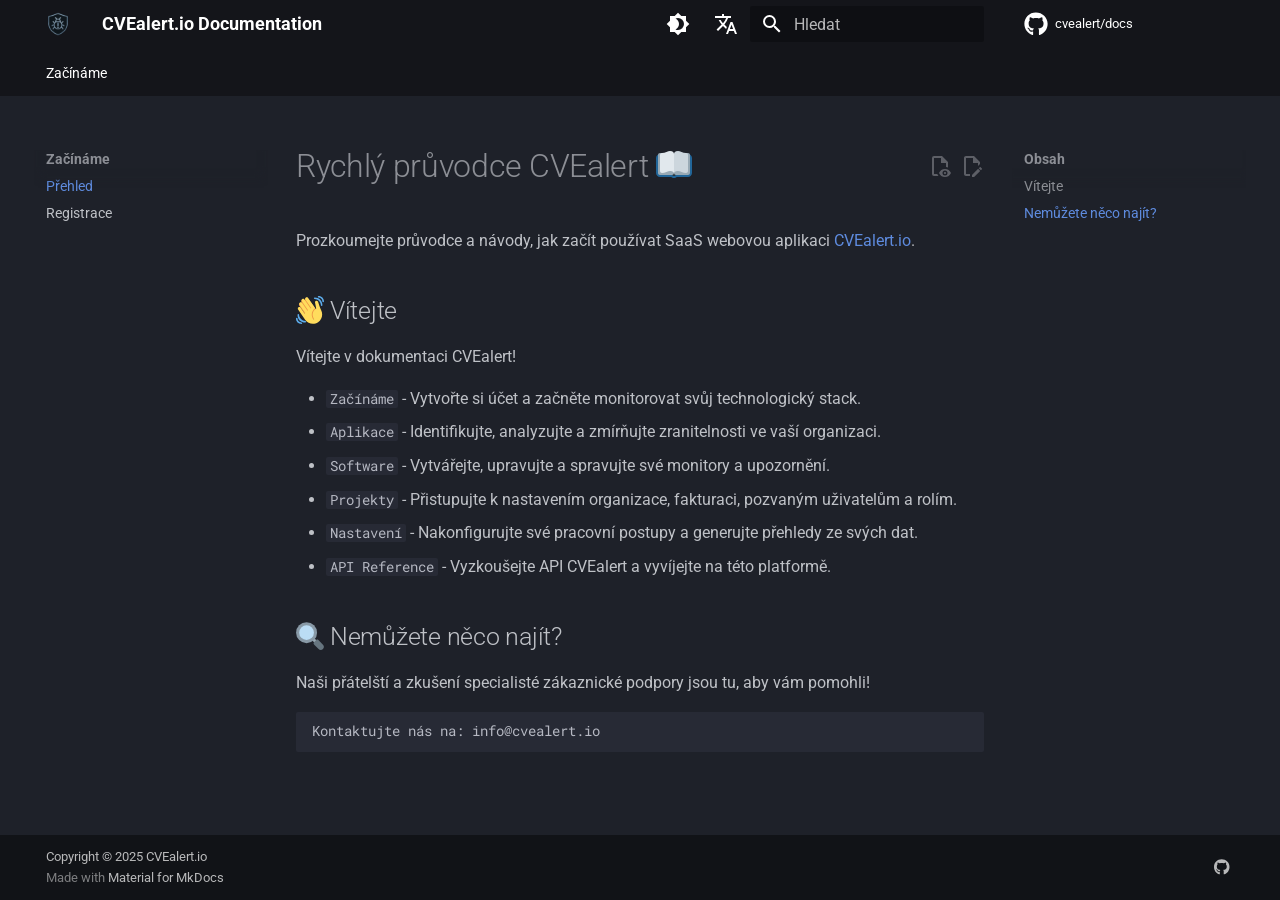
==== cs/index.html @ f5843381 "Deployed 10d1a73 with MkDocs version: 1.6.1" ====
<!doctype html>
<html lang="cs" class="no-js">
  <head>
    
      <meta charset="utf-8">
      <meta name="viewport" content="width=device-width,initial-scale=1">
      
        <meta name="description" content="CVEalert.io helps you stay ahead of security vulnerabilities by monitoring, alerting, and managing CVEs in real time. Built for developers, teams, and security professionals.">
      
      
        <meta name="author" content="Kamil Vavra">
      
      
        <link rel="canonical" href="https://docs.cvealert.io/cs/">
      
      
      
        <link rel="next" href="registration/">
      
      
      <link rel="icon" href="../assets/logo.webp">
      <meta name="generator" content="mkdocs-1.6.1, mkdocs-material-9.6.14">
    
    
      
        <title>Přehled - CVEalert.io Documentation</title>
      
    
    
      <link rel="stylesheet" href="../assets/stylesheets/main.342714a4.min.css">
      
        
        <link rel="stylesheet" href="../assets/stylesheets/palette.06af60db.min.css">
      
      


    
    
      
    
    
      
        
        
        
        <link rel="stylesheet" href="../assets/external/fonts.googleapis.com/css.49ea35f2.css">
        <style>:root{--md-text-font:"Roboto";--md-code-font:"Roboto Mono"}</style>
      
    
    
    <script>__md_scope=new URL("..",location),__md_hash=e=>[...e].reduce(((e,_)=>(e<<5)-e+_.charCodeAt(0)),0),__md_get=(e,_=localStorage,t=__md_scope)=>JSON.parse(_.getItem(t.pathname+"."+e)),__md_set=(e,_,t=localStorage,a=__md_scope)=>{try{t.setItem(a.pathname+"."+e,JSON.stringify(_))}catch(e){}}</script>
    
      

    
    
    
  </head>
  
  
    
    
      
    
    
    
    
    <body dir="ltr" data-md-color-scheme="slate" data-md-color-primary="black" data-md-color-accent="indigo">
  
    
    <input class="md-toggle" data-md-toggle="drawer" type="checkbox" id="__drawer" autocomplete="off">
    <input class="md-toggle" data-md-toggle="search" type="checkbox" id="__search" autocomplete="off">
    <label class="md-overlay" for="__drawer"></label>
    <div data-md-component="skip">
      
        
        <a href="#rychly-pruvodce-cvealert" class="md-skip">
          Přeskočit obsah
        </a>
      
    </div>
    <div data-md-component="announce">
      
    </div>
    
    
      

<header class="md-header" data-md-component="header">
  <nav class="md-header__inner md-grid" aria-label="Záhlaví">
    <a href="./" title="CVEalert.io Documentation" class="md-header__button md-logo" aria-label="CVEalert.io Documentation" data-md-component="logo">
      
  <img src="../assets/logo.webp" alt="logo">

    </a>
    <label class="md-header__button md-icon" for="__drawer">
      
      <svg xmlns="http://www.w3.org/2000/svg" viewBox="0 0 24 24"><path d="M3 6h18v2H3zm0 5h18v2H3zm0 5h18v2H3z"/></svg>
    </label>
    <div class="md-header__title" data-md-component="header-title">
      <div class="md-header__ellipsis">
        <div class="md-header__topic">
          <span class="md-ellipsis">
            CVEalert.io Documentation
          </span>
        </div>
        <div class="md-header__topic" data-md-component="header-topic">
          <span class="md-ellipsis">
            
              Přehled
            
          </span>
        </div>
      </div>
    </div>
    
      
        <form class="md-header__option" data-md-component="palette">
  
    
    
    
    <input class="md-option" data-md-color-media="" data-md-color-scheme="slate" data-md-color-primary="black" data-md-color-accent="indigo"  aria-label="Switch to light mode"  type="radio" name="__palette" id="__palette_0">
    
      <label class="md-header__button md-icon" title="Switch to light mode" for="__palette_1" hidden>
        <svg xmlns="http://www.w3.org/2000/svg" viewBox="0 0 24 24"><path d="M12 18c-.89 0-1.74-.2-2.5-.55C11.56 16.5 13 14.42 13 12s-1.44-4.5-3.5-5.45C10.26 6.2 11.11 6 12 6a6 6 0 0 1 6 6 6 6 0 0 1-6 6m8-9.31V4h-4.69L12 .69 8.69 4H4v4.69L.69 12 4 15.31V20h4.69L12 23.31 15.31 20H20v-4.69L23.31 12z"/></svg>
      </label>
    
  
    
    
    
    <input class="md-option" data-md-color-media="" data-md-color-scheme="default" data-md-color-primary="black" data-md-color-accent="indigo"  aria-label="Switch to dark mode"  type="radio" name="__palette" id="__palette_1">
    
      <label class="md-header__button md-icon" title="Switch to dark mode" for="__palette_0" hidden>
        <svg xmlns="http://www.w3.org/2000/svg" viewBox="0 0 24 24"><path d="M12 8a4 4 0 0 0-4 4 4 4 0 0 0 4 4 4 4 0 0 0 4-4 4 4 0 0 0-4-4m0 10a6 6 0 0 1-6-6 6 6 0 0 1 6-6 6 6 0 0 1 6 6 6 6 0 0 1-6 6m8-9.31V4h-4.69L12 .69 8.69 4H4v4.69L.69 12 4 15.31V20h4.69L12 23.31 15.31 20H20v-4.69L23.31 12z"/></svg>
      </label>
    
  
</form>
      
    
    
      <script>var palette=__md_get("__palette");if(palette&&palette.color){if("(prefers-color-scheme)"===palette.color.media){var media=matchMedia("(prefers-color-scheme: light)"),input=document.querySelector(media.matches?"[data-md-color-media='(prefers-color-scheme: light)']":"[data-md-color-media='(prefers-color-scheme: dark)']");palette.color.media=input.getAttribute("data-md-color-media"),palette.color.scheme=input.getAttribute("data-md-color-scheme"),palette.color.primary=input.getAttribute("data-md-color-primary"),palette.color.accent=input.getAttribute("data-md-color-accent")}for(var[key,value]of Object.entries(palette.color))document.body.setAttribute("data-md-color-"+key,value)}</script>
    
    
      <div class="md-header__option">
  <div class="md-select">
    
    <button class="md-header__button md-icon" aria-label="Zvolte jazyk">
      <svg xmlns="http://www.w3.org/2000/svg" viewBox="0 0 24 24"><path d="m12.87 15.07-2.54-2.51.03-.03A17.5 17.5 0 0 0 14.07 6H17V4h-7V2H8v2H1v2h11.17C11.5 7.92 10.44 9.75 9 11.35 8.07 10.32 7.3 9.19 6.69 8h-2c.73 1.63 1.73 3.17 2.98 4.56l-5.09 5.02L4 19l5-5 3.11 3.11zM18.5 10h-2L12 22h2l1.12-3h4.75L21 22h2zm-2.62 7 1.62-4.33L19.12 17z"/></svg>
    </button>
    <div class="md-select__inner">
      <ul class="md-select__list">
        
          <li class="md-select__item">
            <a href="/" hreflang="en" class="md-select__link">
              English
            </a>
          </li>
        
          <li class="md-select__item">
            <a href="/cs/" hreflang="cs" class="md-select__link">
              Čeština
            </a>
          </li>
        
      </ul>
    </div>
  </div>
</div>
    
    
      
      
        <label class="md-header__button md-icon" for="__search">
          
          <svg xmlns="http://www.w3.org/2000/svg" viewBox="0 0 24 24"><path d="M9.5 3A6.5 6.5 0 0 1 16 9.5c0 1.61-.59 3.09-1.56 4.23l.27.27h.79l5 5-1.5 1.5-5-5v-.79l-.27-.27A6.52 6.52 0 0 1 9.5 16 6.5 6.5 0 0 1 3 9.5 6.5 6.5 0 0 1 9.5 3m0 2C7 5 5 7 5 9.5S7 14 9.5 14 14 12 14 9.5 12 5 9.5 5"/></svg>
        </label>
        <div class="md-search" data-md-component="search" role="dialog">
  <label class="md-search__overlay" for="__search"></label>
  <div class="md-search__inner" role="search">
    <form class="md-search__form" name="search">
      <input type="text" class="md-search__input" name="query" aria-label="Hledat" placeholder="Hledat" autocapitalize="off" autocorrect="off" autocomplete="off" spellcheck="false" data-md-component="search-query" required>
      <label class="md-search__icon md-icon" for="__search">
        
        <svg xmlns="http://www.w3.org/2000/svg" viewBox="0 0 24 24"><path d="M9.5 3A6.5 6.5 0 0 1 16 9.5c0 1.61-.59 3.09-1.56 4.23l.27.27h.79l5 5-1.5 1.5-5-5v-.79l-.27-.27A6.52 6.52 0 0 1 9.5 16 6.5 6.5 0 0 1 3 9.5 6.5 6.5 0 0 1 9.5 3m0 2C7 5 5 7 5 9.5S7 14 9.5 14 14 12 14 9.5 12 5 9.5 5"/></svg>
        
        <svg xmlns="http://www.w3.org/2000/svg" viewBox="0 0 24 24"><path d="M20 11v2H8l5.5 5.5-1.42 1.42L4.16 12l7.92-7.92L13.5 5.5 8 11z"/></svg>
      </label>
      <nav class="md-search__options" aria-label="Vyhledávání">
        
        <button type="reset" class="md-search__icon md-icon" title="Vyčistit" aria-label="Vyčistit" tabindex="-1">
          
          <svg xmlns="http://www.w3.org/2000/svg" viewBox="0 0 24 24"><path d="M19 6.41 17.59 5 12 10.59 6.41 5 5 6.41 10.59 12 5 17.59 6.41 19 12 13.41 17.59 19 19 17.59 13.41 12z"/></svg>
        </button>
      </nav>
      
    </form>
    <div class="md-search__output">
      <div class="md-search__scrollwrap" tabindex="0" data-md-scrollfix>
        <div class="md-search-result" data-md-component="search-result">
          <div class="md-search-result__meta">
            Inicializace vyhledávání
          </div>
          <ol class="md-search-result__list" role="presentation"></ol>
        </div>
      </div>
    </div>
  </div>
</div>
      
    
    
      <div class="md-header__source">
        <a href="https://github.com/cvealert/docs" title="Přejít do repozitáře" class="md-source" data-md-component="source">
  <div class="md-source__icon md-icon">
    
    <svg xmlns="http://www.w3.org/2000/svg" viewBox="0 0 496 512"><!--! Font Awesome Free 6.7.2 by @fontawesome - https://fontawesome.com License - https://fontawesome.com/license/free (Icons: CC BY 4.0, Fonts: SIL OFL 1.1, Code: MIT License) Copyright 2024 Fonticons, Inc.--><path d="M165.9 397.4c0 2-2.3 3.6-5.2 3.6-3.3.3-5.6-1.3-5.6-3.6 0-2 2.3-3.6 5.2-3.6 3-.3 5.6 1.3 5.6 3.6m-31.1-4.5c-.7 2 1.3 4.3 4.3 4.9 2.6 1 5.6 0 6.2-2s-1.3-4.3-4.3-5.2c-2.6-.7-5.5.3-6.2 2.3m44.2-1.7c-2.9.7-4.9 2.6-4.6 4.9.3 2 2.9 3.3 5.9 2.6 2.9-.7 4.9-2.6 4.6-4.6-.3-1.9-3-3.2-5.9-2.9M244.8 8C106.1 8 0 113.3 0 252c0 110.9 69.8 205.8 169.5 239.2 12.8 2.3 17.3-5.6 17.3-12.1 0-6.2-.3-40.4-.3-61.4 0 0-70 15-84.7-29.8 0 0-11.4-29.1-27.8-36.6 0 0-22.9-15.7 1.6-15.4 0 0 24.9 2 38.6 25.8 21.9 38.6 58.6 27.5 72.9 20.9 2.3-16 8.8-27.1 16-33.7-55.9-6.2-112.3-14.3-112.3-110.5 0-27.5 7.6-41.3 23.6-58.9-2.6-6.5-11.1-33.3 2.6-67.9 20.9-6.5 69 27 69 27 20-5.6 41.5-8.5 62.8-8.5s42.8 2.9 62.8 8.5c0 0 48.1-33.6 69-27 13.7 34.7 5.2 61.4 2.6 67.9 16 17.7 25.8 31.5 25.8 58.9 0 96.5-58.9 104.2-114.8 110.5 9.2 7.9 17 22.9 17 46.4 0 33.7-.3 75.4-.3 83.6 0 6.5 4.6 14.4 17.3 12.1C428.2 457.8 496 362.9 496 252 496 113.3 383.5 8 244.8 8M97.2 352.9c-1.3 1-1 3.3.7 5.2 1.6 1.6 3.9 2.3 5.2 1 1.3-1 1-3.3-.7-5.2-1.6-1.6-3.9-2.3-5.2-1m-10.8-8.1c-.7 1.3.3 2.9 2.3 3.9 1.6 1 3.6.7 4.3-.7.7-1.3-.3-2.9-2.3-3.9-2-.6-3.6-.3-4.3.7m32.4 35.6c-1.6 1.3-1 4.3 1.3 6.2 2.3 2.3 5.2 2.6 6.5 1 1.3-1.3.7-4.3-1.3-6.2-2.2-2.3-5.2-2.6-6.5-1m-11.4-14.7c-1.6 1-1.6 3.6 0 5.9s4.3 3.3 5.6 2.3c1.6-1.3 1.6-3.9 0-6.2-1.4-2.3-4-3.3-5.6-2"/></svg>
  </div>
  <div class="md-source__repository">
    cvealert/docs
  </div>
</a>
      </div>
    
  </nav>
  
</header>
    
    <div class="md-container" data-md-component="container">
      
      
        
          
            
<nav class="md-tabs" aria-label="Karty" data-md-component="tabs">
  <div class="md-grid">
    <ul class="md-tabs__list">
      
        
  
  
  
    
  
  
    
    
      <li class="md-tabs__item md-tabs__item--active">
        <a href="./" class="md-tabs__link">
          
  
  
  Začínáme

        </a>
      </li>
    
  

      
    </ul>
  </div>
</nav>
          
        
      
      <main class="md-main" data-md-component="main">
        <div class="md-main__inner md-grid">
          
            
              
              <div class="md-sidebar md-sidebar--primary" data-md-component="sidebar" data-md-type="navigation" >
                <div class="md-sidebar__scrollwrap">
                  <div class="md-sidebar__inner">
                    


  


<nav class="md-nav md-nav--primary md-nav--lifted" aria-label="Navigace" data-md-level="0">
  <label class="md-nav__title" for="__drawer">
    <a href="./" title="CVEalert.io Documentation" class="md-nav__button md-logo" aria-label="CVEalert.io Documentation" data-md-component="logo">
      
  <img src="../assets/logo.webp" alt="logo">

    </a>
    CVEalert.io Documentation
  </label>
  
    <div class="md-nav__source">
      <a href="https://github.com/cvealert/docs" title="Přejít do repozitáře" class="md-source" data-md-component="source">
  <div class="md-source__icon md-icon">
    
    <svg xmlns="http://www.w3.org/2000/svg" viewBox="0 0 496 512"><!--! Font Awesome Free 6.7.2 by @fontawesome - https://fontawesome.com License - https://fontawesome.com/license/free (Icons: CC BY 4.0, Fonts: SIL OFL 1.1, Code: MIT License) Copyright 2024 Fonticons, Inc.--><path d="M165.9 397.4c0 2-2.3 3.6-5.2 3.6-3.3.3-5.6-1.3-5.6-3.6 0-2 2.3-3.6 5.2-3.6 3-.3 5.6 1.3 5.6 3.6m-31.1-4.5c-.7 2 1.3 4.3 4.3 4.9 2.6 1 5.6 0 6.2-2s-1.3-4.3-4.3-5.2c-2.6-.7-5.5.3-6.2 2.3m44.2-1.7c-2.9.7-4.9 2.6-4.6 4.9.3 2 2.9 3.3 5.9 2.6 2.9-.7 4.9-2.6 4.6-4.6-.3-1.9-3-3.2-5.9-2.9M244.8 8C106.1 8 0 113.3 0 252c0 110.9 69.8 205.8 169.5 239.2 12.8 2.3 17.3-5.6 17.3-12.1 0-6.2-.3-40.4-.3-61.4 0 0-70 15-84.7-29.8 0 0-11.4-29.1-27.8-36.6 0 0-22.9-15.7 1.6-15.4 0 0 24.9 2 38.6 25.8 21.9 38.6 58.6 27.5 72.9 20.9 2.3-16 8.8-27.1 16-33.7-55.9-6.2-112.3-14.3-112.3-110.5 0-27.5 7.6-41.3 23.6-58.9-2.6-6.5-11.1-33.3 2.6-67.9 20.9-6.5 69 27 69 27 20-5.6 41.5-8.5 62.8-8.5s42.8 2.9 62.8 8.5c0 0 48.1-33.6 69-27 13.7 34.7 5.2 61.4 2.6 67.9 16 17.7 25.8 31.5 25.8 58.9 0 96.5-58.9 104.2-114.8 110.5 9.2 7.9 17 22.9 17 46.4 0 33.7-.3 75.4-.3 83.6 0 6.5 4.6 14.4 17.3 12.1C428.2 457.8 496 362.9 496 252 496 113.3 383.5 8 244.8 8M97.2 352.9c-1.3 1-1 3.3.7 5.2 1.6 1.6 3.9 2.3 5.2 1 1.3-1 1-3.3-.7-5.2-1.6-1.6-3.9-2.3-5.2-1m-10.8-8.1c-.7 1.3.3 2.9 2.3 3.9 1.6 1 3.6.7 4.3-.7.7-1.3-.3-2.9-2.3-3.9-2-.6-3.6-.3-4.3.7m32.4 35.6c-1.6 1.3-1 4.3 1.3 6.2 2.3 2.3 5.2 2.6 6.5 1 1.3-1.3.7-4.3-1.3-6.2-2.2-2.3-5.2-2.6-6.5-1m-11.4-14.7c-1.6 1-1.6 3.6 0 5.9s4.3 3.3 5.6 2.3c1.6-1.3 1.6-3.9 0-6.2-1.4-2.3-4-3.3-5.6-2"/></svg>
  </div>
  <div class="md-source__repository">
    cvealert/docs
  </div>
</a>
    </div>
  
  <ul class="md-nav__list" data-md-scrollfix>
    
      
      
  
  
    
  
  
  
    
    
    
    
      
        
        
      
      
    
    
    <li class="md-nav__item md-nav__item--active md-nav__item--section md-nav__item--nested">
      
        
        
        <input class="md-nav__toggle md-toggle " type="checkbox" id="__nav_1" checked>
        
          
          <label class="md-nav__link" for="__nav_1" id="__nav_1_label" tabindex="">
            
  
  
  <span class="md-ellipsis">
    Začínáme
    
  </span>
  

            <span class="md-nav__icon md-icon"></span>
          </label>
        
        <nav class="md-nav" data-md-level="1" aria-labelledby="__nav_1_label" aria-expanded="true">
          <label class="md-nav__title" for="__nav_1">
            <span class="md-nav__icon md-icon"></span>
            Začínáme
          </label>
          <ul class="md-nav__list" data-md-scrollfix>
            
              
                
  
  
    
  
  
  
    <li class="md-nav__item md-nav__item--active">
      
      <input class="md-nav__toggle md-toggle" type="checkbox" id="__toc">
      
      
        
      
      
        <label class="md-nav__link md-nav__link--active" for="__toc">
          
  
  
  <span class="md-ellipsis">
    Přehled
    
  </span>
  

          <span class="md-nav__icon md-icon"></span>
        </label>
      
      <a href="./" class="md-nav__link md-nav__link--active">
        
  
  
  <span class="md-ellipsis">
    Přehled
    
  </span>
  

      </a>
      
        

<nav class="md-nav md-nav--secondary" aria-label="Obsah">
  
  
  
    
  
  
    <label class="md-nav__title" for="__toc">
      <span class="md-nav__icon md-icon"></span>
      Obsah
    </label>
    <ul class="md-nav__list" data-md-component="toc" data-md-scrollfix>
      
        <li class="md-nav__item">
  <a href="#vitejte" class="md-nav__link">
    <span class="md-ellipsis">
      Vítejte
    </span>
  </a>
  
</li>
      
        <li class="md-nav__item">
  <a href="#nemuzete-neco-najit" class="md-nav__link">
    <span class="md-ellipsis">
      Nemůžete něco najít?
    </span>
  </a>
  
</li>
      
    </ul>
  
</nav>
      
    </li>
  

              
            
              
                
  
  
  
  
    <li class="md-nav__item">
      <a href="registration/" class="md-nav__link">
        
  
  
  <span class="md-ellipsis">
    Registrace
    
  </span>
  

      </a>
    </li>
  

              
            
          </ul>
        </nav>
      
    </li>
  

    
  </ul>
</nav>
                  </div>
                </div>
              </div>
            
            
              
              <div class="md-sidebar md-sidebar--secondary" data-md-component="sidebar" data-md-type="toc" >
                <div class="md-sidebar__scrollwrap">
                  <div class="md-sidebar__inner">
                    

<nav class="md-nav md-nav--secondary" aria-label="Obsah">
  
  
  
    
  
  
    <label class="md-nav__title" for="__toc">
      <span class="md-nav__icon md-icon"></span>
      Obsah
    </label>
    <ul class="md-nav__list" data-md-component="toc" data-md-scrollfix>
      
        <li class="md-nav__item">
  <a href="#vitejte" class="md-nav__link">
    <span class="md-ellipsis">
      Vítejte
    </span>
  </a>
  
</li>
      
        <li class="md-nav__item">
  <a href="#nemuzete-neco-najit" class="md-nav__link">
    <span class="md-ellipsis">
      Nemůžete něco najít?
    </span>
  </a>
  
</li>
      
    </ul>
  
</nav>
                  </div>
                </div>
              </div>
            
          
          
            <div class="md-content" data-md-component="content">
              <article class="md-content__inner md-typeset">
                
                  


  
    <a href="https://github.com/cvealert/docs/blob/main/docs/cs/index.md" title="Upravit tuto stránku" class="md-content__button md-icon">
      
      <svg xmlns="http://www.w3.org/2000/svg" viewBox="0 0 24 24"><path d="M10 20H6V4h7v5h5v3.1l2-2V8l-6-6H6c-1.1 0-2 .9-2 2v16c0 1.1.9 2 2 2h4zm10.2-7c.1 0 .3.1.4.2l1.3 1.3c.2.2.2.6 0 .8l-1 1-2.1-2.1 1-1c.1-.1.2-.2.4-.2m0 3.9L14.1 23H12v-2.1l6.1-6.1z"/></svg>
    </a>
  
  
    
      
    
    <a href="https://github.com/cvealert/docs/raw/main/docs/cs/index.md" title="Zobrazit zdroj této stránky" class="md-content__button md-icon">
      
      <svg xmlns="http://www.w3.org/2000/svg" viewBox="0 0 24 24"><path d="M17 18c.56 0 1 .44 1 1s-.44 1-1 1-1-.44-1-1 .44-1 1-1m0-3c-2.73 0-5.06 1.66-6 4 .94 2.34 3.27 4 6 4s5.06-1.66 6-4c-.94-2.34-3.27-4-6-4m0 6.5a2.5 2.5 0 0 1-2.5-2.5 2.5 2.5 0 0 1 2.5-2.5 2.5 2.5 0 0 1 2.5 2.5 2.5 2.5 0 0 1-2.5 2.5M9.27 20H6V4h7v5h5v4.07c.7.08 1.36.25 2 .49V8l-6-6H6a2 2 0 0 0-2 2v16a2 2 0 0 0 2 2h4.5a8.2 8.2 0 0 1-1.23-2"/></svg>
    </a>
  


<h1 id="rychly-pruvodce-cvealert">Rychlý průvodce CVEalert <img alt="📖" class="twemoji" src="../assets/external/cdn.jsdelivr.net/gh/jdecked/twemoji@15.1.0/assets/svg/1f4d6.svg" title=":book:"></h1>
<p>Prozkoumejte průvodce a návody, jak začít používat SaaS webovou aplikaci <a href="https://cvealert.io">CVEalert.io</a>.</p>
<h2 id="vitejte"><img alt="👋" class="twemoji" src="../assets/external/cdn.jsdelivr.net/gh/jdecked/twemoji@15.1.0/assets/svg/1f44b.svg" title=":wave:"> Vítejte</h2>
<p>Vítejte v dokumentaci CVEalert!</p>
<ul>
<li><code>Začínáme</code> - Vytvořte si účet a začněte monitorovat svůj technologický stack.</li>
<li><code>Aplikace</code> - Identifikujte, analyzujte a zmírňujte zranitelnosti ve vaší organizaci.</li>
<li><code>Software</code> - Vytvářejte, upravujte a spravujte své monitory a upozornění.</li>
<li><code>Projekty</code> - Přistupujte k nastavením organizace, fakturaci, pozvaným uživatelům a rolím.</li>
<li><code>Nastavení</code> - Nakonfigurujte své pracovní postupy a generujte přehledy ze svých dat.</li>
<li><code>API Reference</code> - Vyzkoušejte API CVEalert a vyvíjejte na této platformě.</li>
</ul>
<h2 id="nemuzete-neco-najit"><img alt="🔍" class="twemoji" src="../assets/external/cdn.jsdelivr.net/gh/jdecked/twemoji@15.1.0/assets/svg/1f50d.svg" title=":mag:"> Nemůžete něco najít?</h2>
<p>Naši přátelští a zkušení specialisté zákaznické podpory jsou tu, aby vám pomohli!</p>
<pre><code>Kontaktujte nás na: info@cvealert.io
</code></pre>












                
              </article>
            </div>
          
          
<script>var target=document.getElementById(location.hash.slice(1));target&&target.name&&(target.checked=target.name.startsWith("__tabbed_"))</script>
        </div>
        
      </main>
      
        <footer class="md-footer">
  
  <div class="md-footer-meta md-typeset">
    <div class="md-footer-meta__inner md-grid">
      <div class="md-copyright">
  
    <div class="md-copyright__highlight">
      Copyright &copy; 2025 CVEalert.io
    </div>
  
  
    Made with
    <a href="https://squidfunk.github.io/mkdocs-material/" target="_blank" rel="noopener">
      Material for MkDocs
    </a>
  
</div>
      
        <div class="md-social">
  
    
    
    
    
      
      
    
    <a href="https://github.com/cvealert" target="_blank" rel="noopener" title="github.com" class="md-social__link">
      <svg xmlns="http://www.w3.org/2000/svg" viewBox="0 0 496 512"><!--! Font Awesome Free 6.7.2 by @fontawesome - https://fontawesome.com License - https://fontawesome.com/license/free (Icons: CC BY 4.0, Fonts: SIL OFL 1.1, Code: MIT License) Copyright 2024 Fonticons, Inc.--><path d="M165.9 397.4c0 2-2.3 3.6-5.2 3.6-3.3.3-5.6-1.3-5.6-3.6 0-2 2.3-3.6 5.2-3.6 3-.3 5.6 1.3 5.6 3.6m-31.1-4.5c-.7 2 1.3 4.3 4.3 4.9 2.6 1 5.6 0 6.2-2s-1.3-4.3-4.3-5.2c-2.6-.7-5.5.3-6.2 2.3m44.2-1.7c-2.9.7-4.9 2.6-4.6 4.9.3 2 2.9 3.3 5.9 2.6 2.9-.7 4.9-2.6 4.6-4.6-.3-1.9-3-3.2-5.9-2.9M244.8 8C106.1 8 0 113.3 0 252c0 110.9 69.8 205.8 169.5 239.2 12.8 2.3 17.3-5.6 17.3-12.1 0-6.2-.3-40.4-.3-61.4 0 0-70 15-84.7-29.8 0 0-11.4-29.1-27.8-36.6 0 0-22.9-15.7 1.6-15.4 0 0 24.9 2 38.6 25.8 21.9 38.6 58.6 27.5 72.9 20.9 2.3-16 8.8-27.1 16-33.7-55.9-6.2-112.3-14.3-112.3-110.5 0-27.5 7.6-41.3 23.6-58.9-2.6-6.5-11.1-33.3 2.6-67.9 20.9-6.5 69 27 69 27 20-5.6 41.5-8.5 62.8-8.5s42.8 2.9 62.8 8.5c0 0 48.1-33.6 69-27 13.7 34.7 5.2 61.4 2.6 67.9 16 17.7 25.8 31.5 25.8 58.9 0 96.5-58.9 104.2-114.8 110.5 9.2 7.9 17 22.9 17 46.4 0 33.7-.3 75.4-.3 83.6 0 6.5 4.6 14.4 17.3 12.1C428.2 457.8 496 362.9 496 252 496 113.3 383.5 8 244.8 8M97.2 352.9c-1.3 1-1 3.3.7 5.2 1.6 1.6 3.9 2.3 5.2 1 1.3-1 1-3.3-.7-5.2-1.6-1.6-3.9-2.3-5.2-1m-10.8-8.1c-.7 1.3.3 2.9 2.3 3.9 1.6 1 3.6.7 4.3-.7.7-1.3-.3-2.9-2.3-3.9-2-.6-3.6-.3-4.3.7m32.4 35.6c-1.6 1.3-1 4.3 1.3 6.2 2.3 2.3 5.2 2.6 6.5 1 1.3-1.3.7-4.3-1.3-6.2-2.2-2.3-5.2-2.6-6.5-1m-11.4-14.7c-1.6 1-1.6 3.6 0 5.9s4.3 3.3 5.6 2.3c1.6-1.3 1.6-3.9 0-6.2-1.4-2.3-4-3.3-5.6-2"/></svg>
    </a>
  
</div>
      
    </div>
  </div>
</footer>
      
    </div>
    <div class="md-dialog" data-md-component="dialog">
      <div class="md-dialog__inner md-typeset"></div>
    </div>
    
    
    
      
      <script id="__config" type="application/json">{"base": "..", "features": ["content.action.edit", "content.action.view", "navigation.tabs"], "search": "../assets/javascripts/workers/search.d50fe291.min.js", "tags": null, "translations": {"clipboard.copied": "Zkop\u00edrov\u00e1no do schr\u00e1nky", "clipboard.copy": "Kop\u00edrovat do schr\u00e1nky", "search.result.more.one": "1 dal\u0161\u00ed na t\u00e9to str\u00e1nce", "search.result.more.other": "# v\u00edce na t\u00e9to str\u00e1nce", "search.result.none": "Nenalezeny \u017e\u00e1dn\u00e9 dokumenty", "search.result.one": "Nalezen\u00fd dokument: 1", "search.result.other": "Nalezen\u00e9 dokumenty: #", "search.result.placeholder": "Pi\u0161te co se m\u00e1 vyhledat", "search.result.term.missing": "Chyb\u011bj\u00edc\u00ed", "select.version": "Vyberte verzi"}, "version": null}</script>
    
    
      <script src="../assets/javascripts/bundle.13a4f30d.min.js"></script>
      
    
  </body>
</html>
---- assets/stylesheets/main.342714a4.min.css ----
@charset "UTF-8";html{-webkit-text-size-adjust:none;-moz-text-size-adjust:none;text-size-adjust:none;box-sizing:border-box}*,:after,:before{box-sizing:inherit}@media (prefers-reduced-motion){*,:after,:before{transition:none!important}}body{margin:0}a,button,input,label{-webkit-tap-highlight-color:transparent}a{color:inherit;text-decoration:none}hr{border:0;box-sizing:initial;display:block;height:.05rem;overflow:visible;padding:0}small{font-size:80%}sub,sup{line-height:1em}img{border-style:none}table{border-collapse:initial;border-spacing:0}td,th{font-weight:400;vertical-align:top}button{background:#0000;border:0;font-family:inherit;font-size:inherit;margin:0;padding:0}input{border:0;outline:none}:root{--md-primary-fg-color:#4051b5;--md-primary-fg-color--light:#5d6cc0;--md-primary-fg-color--dark:#303fa1;--md-primary-bg-color:#fff;--md-primary-bg-color--light:#ffffffb3;--md-accent-fg-color:#526cfe;--md-accent-fg-color--transparent:#526cfe1a;--md-accent-bg-color:#fff;--md-accent-bg-color--light:#ffffffb3}[data-md-color-scheme=default]{color-scheme:light}[data-md-color-scheme=default] img[src$="#gh-dark-mode-only"],[data-md-color-scheme=default] img[src$="#only-dark"]{display:none}:root,[data-md-color-scheme=default]{--md-hue:225deg;--md-default-fg-color:#000000de;--md-default-fg-color--light:#0000008a;--md-default-fg-color--lighter:#00000052;--md-default-fg-color--lightest:#00000012;--md-default-bg-color:#fff;--md-default-bg-color--light:#ffffffb3;--md-default-bg-color--lighter:#ffffff4d;--md-default-bg-color--lightest:#ffffff1f;--md-code-fg-color:#36464e;--md-code-bg-color:#f5f5f5;--md-code-hl-color:#4287ff;--md-code-hl-color--light:#4287ff1a;--md-code-hl-number-color:#d52a2a;--md-code-hl-special-color:#db1457;--md-code-hl-function-color:#a846b9;--md-code-hl-constant-color:#6e59d9;--md-code-hl-keyword-color:#3f6ec6;--md-code-hl-string-color:#1c7d4d;--md-code-hl-name-color:var(--md-code-fg-color);--md-code-hl-operator-color:var(--md-default-fg-color--light);--md-code-hl-punctuation-color:var(--md-default-fg-color--light);--md-code-hl-comment-color:var(--md-default-fg-color--light);--md-code-hl-generic-color:var(--md-default-fg-color--light);--md-code-hl-variable-color:var(--md-default-fg-color--light);--md-typeset-color:var(--md-default-fg-color);--md-typeset-a-color:var(--md-primary-fg-color);--md-typeset-del-color:#f5503d26;--md-typeset-ins-color:#0bd57026;--md-typeset-kbd-color:#fafafa;--md-typeset-kbd-accent-color:#fff;--md-typeset-kbd-border-color:#b8b8b8;--md-typeset-mark-color:#ffff0080;--md-typeset-table-color:#0000001f;--md-typeset-table-color--light:rgba(0,0,0,.035);--md-admonition-fg-color:var(--md-default-fg-color);--md-admonition-bg-color:var(--md-default-bg-color);--md-warning-fg-color:#000000de;--md-warning-bg-color:#ff9;--md-footer-fg-color:#fff;--md-footer-fg-color--light:#ffffffb3;--md-footer-fg-color--lighter:#ffffff73;--md-footer-bg-color:#000000de;--md-footer-bg-color--dark:#00000052;--md-shadow-z1:0 0.2rem 0.5rem #0000000d,0 0 0.05rem #0000001a;--md-shadow-z2:0 0.2rem 0.5rem #0000001a,0 0 0.05rem #00000040;--md-shadow-z3:0 0.2rem 0.5rem #0003,0 0 0.05rem #00000059}.md-icon svg{fill:currentcolor;display:block;height:1.2rem;width:1.2rem}body{-webkit-font-smoothing:antialiased;-moz-osx-font-smoothing:grayscale;--md-text-font-family:var(--md-text-font,_),-apple-system,BlinkMacSystemFont,Helvetica,Arial,sans-serif;--md-code-font-family:var(--md-code-font,_),SFMono-Regular,Consolas,Menlo,monospace}aside,body,input{font-feature-settings:"kern","liga";color:var(--md-typeset-color);font-family:var(--md-text-font-family)}code,kbd,pre{font-feature-settings:"kern";font-family:var(--md-code-font-family)}:root{--md-typeset-table-sort-icon:url('data:image/svg+xml;charset=utf-8,<svg xmlns="http://www.w3.org/2000/svg" viewBox="0 0 24 24"><path d="m18 21-4-4h3V7h-3l4-4 4 4h-3v10h3M2 19v-2h10v2M2 13v-2h7v2M2 7V5h4v2z"/></svg>');--md-typeset-table-sort-icon--asc:url('data:image/svg+xml;charset=utf-8,<svg xmlns="http://www.w3.org/2000/svg" viewBox="0 0 24 24"><path d="M19 17h3l-4 4-4-4h3V3h2M2 17h10v2H2M6 5v2H2V5m0 6h7v2H2z"/></svg>');--md-typeset-table-sort-icon--desc:url('data:image/svg+xml;charset=utf-8,<svg xmlns="http://www.w3.org/2000/svg" viewBox="0 0 24 24"><path d="M19 7h3l-4-4-4 4h3v14h2M2 17h10v2H2M6 5v2H2V5m0 6h7v2H2z"/></svg>')}.md-typeset{-webkit-print-color-adjust:exact;color-adjust:exact;font-size:.8rem;line-height:1.6;overflow-wrap:break-word}@media print{.md-typeset{font-size:.68rem}}.md-typeset blockquote,.md-typeset dl,.md-typeset figure,.md-typeset ol,.md-typeset pre,.md-typeset ul{margin-bottom:1em;margin-top:1em}.md-typeset h1{color:var(--md-default-fg-color--light);font-size:2em;line-height:1.3;margin:0 0 1.25em}.md-typeset h1,.md-typeset h2{font-weight:300;letter-spacing:-.01em}.md-typeset h2{font-size:1.5625em;line-height:1.4;margin:1.6em 0 .64em}.md-typeset h3{font-size:1.25em;font-weight:400;letter-spacing:-.01em;line-height:1.5;margin:1.6em 0 .8em}.md-typeset h2+h3{margin-top:.8em}.md-typeset h4{font-weight:700;letter-spacing:-.01em;margin:1em 0}.md-typeset h5,.md-typeset h6{color:var(--md-default-fg-color--light);font-size:.8em;font-weight:700;letter-spacing:-.01em;margin:1.25em 0}.md-typeset h5{text-transform:uppercase}.md-typeset h5 code{text-transform:none}.md-typeset hr{border-bottom:.05rem solid var(--md-default-fg-color--lightest);display:flow-root;margin:1.5em 0}.md-typeset a{color:var(--md-typeset-a-color);word-break:break-word}.md-typeset a,.md-typeset a:before{transition:color 125ms}.md-typeset a:focus,.md-typeset a:hover{color:var(--md-accent-fg-color)}.md-typeset a:focus code,.md-typeset a:hover code{background-color:var(--md-accent-fg-color--transparent)}.md-typeset a code{color:currentcolor;transition:background-color 125ms}.md-typeset a.focus-visible{outline-color:var(--md-accent-fg-color);outline-offset:.2rem}.md-typeset code,.md-typeset kbd,.md-typeset pre{color:var(--md-code-fg-color);direction:ltr;font-variant-ligatures:none}@media print{.md-typeset code,.md-typeset kbd,.md-typeset pre{white-space:pre-wrap}}.md-typeset code{background-color:var(--md-code-bg-color);border-radius:.1rem;-webkit-box-decoration-break:clone;box-decoration-break:clone;font-size:.85em;padding:0 .2941176471em;word-break:break-word}.md-typeset code:not(.focus-visible){-webkit-tap-highlight-color:transparent;outline:none}.md-typeset pre{display:flow-root;line-height:1.4;position:relative}.md-typeset pre>code{-webkit-box-decoration-break:slice;box-decoration-break:slice;box-shadow:none;display:block;margin:0;outline-color:var(--md-accent-fg-color);overflow:auto;padding:.7720588235em 1.1764705882em;scrollbar-color:var(--md-default-fg-color--lighter) #0000;scrollbar-width:thin;touch-action:auto;word-break:normal}.md-typeset pre>code:hover{scrollbar-color:var(--md-accent-fg-color) #0000}.md-typeset pre>code::-webkit-scrollbar{height:.2rem;width:.2rem}.md-typeset pre>code::-webkit-scrollbar-thumb{background-color:var(--md-default-fg-color--lighter)}.md-typeset pre>code::-webkit-scrollbar-thumb:hover{background-color:var(--md-accent-fg-color)}.md-typeset kbd{background-color:var(--md-typeset-kbd-color);border-radius:.1rem;box-shadow:0 .1rem 0 .05rem var(--md-typeset-kbd-border-color),0 .1rem 0 var(--md-typeset-kbd-border-color),0 -.1rem .2rem var(--md-typeset-kbd-accent-color) inset;color:var(--md-default-fg-color);display:inline-block;font-size:.75em;padding:0 .6666666667em;vertical-align:text-top;word-break:break-word}.md-typeset mark{background-color:var(--md-typeset-mark-color);-webkit-box-decoration-break:clone;box-decoration-break:clone;color:inherit;word-break:break-word}.md-typeset abbr{border-bottom:.05rem dotted var(--md-default-fg-color--light);cursor:help;text-decoration:none}.md-typeset small{opacity:.75}[dir=ltr] .md-typeset sub,[dir=ltr] .md-typeset sup{margin-left:.078125em}[dir=rtl] .md-typeset sub,[dir=rtl] .md-typeset sup{margin-right:.078125em}[dir=ltr] .md-typeset blockquote{padding-left:.6rem}[dir=rtl] .md-typeset blockquote{padding-right:.6rem}[dir=ltr] .md-typeset blockquote{border-left:.2rem solid var(--md-default-fg-color--lighter)}[dir=rtl] .md-typeset blockquote{border-right:.2rem solid var(--md-default-fg-color--lighter)}.md-typeset blockquote{color:var(--md-default-fg-color--light);margin-left:0;margin-right:0}.md-typeset ul{list-style-type:disc}.md-typeset ul[type]{list-style-type:revert-layer}[dir=ltr] .md-typeset ol,[dir=ltr] .md-typeset ul{margin-left:.625em}[dir=rtl] .md-typeset ol,[dir=rtl] .md-typeset ul{margin-right:.625em}.md-typeset ol,.md-typeset ul{padding:0}.md-typeset ol:not([hidden]),.md-typeset ul:not([hidden]){display:flow-root}.md-typeset ol ol,.md-typeset ul ol{list-style-type:lower-alpha}.md-typeset ol ol ol,.md-typeset ul ol ol{list-style-type:lower-roman}.md-typeset ol ol ol ol,.md-typeset ul ol ol ol{list-style-type:upper-alpha}.md-typeset ol ol ol ol ol,.md-typeset ul ol ol ol ol{list-style-type:upper-roman}.md-typeset ol[type],.md-typeset ul[type]{list-style-type:revert-layer}[dir=ltr] .md-typeset ol li,[dir=ltr] .md-typeset ul li{margin-left:1.25em}[dir=rtl] .md-typeset ol li,[dir=rtl] .md-typeset ul li{margin-right:1.25em}.md-typeset ol li,.md-typeset ul li{margin-bottom:.5em}.md-typeset ol li blockquote,.md-typeset ol li p,.md-typeset ul li blockquote,.md-typeset ul li p{margin:.5em 0}.md-typeset ol li:last-child,.md-typeset ul li:last-child{margin-bottom:0}[dir=ltr] .md-typeset ol li ol,[dir=ltr] .md-typeset ol li ul,[dir=ltr] .md-typeset ul li ol,[dir=ltr] .md-typeset ul li ul{margin-left:.625em}[dir=rtl] .md-typeset ol li ol,[dir=rtl] .md-typeset ol li ul,[dir=rtl] .md-typeset ul li ol,[dir=rtl] .md-typeset ul li ul{margin-right:.625em}.md-typeset ol li ol,.md-typeset ol li ul,.md-typeset ul li ol,.md-typeset ul li ul{margin-bottom:.5em;margin-top:.5em}[dir=ltr] .md-typeset dd{margin-left:1.875em}[dir=rtl] .md-typeset dd{margin-right:1.875em}.md-typeset dd{margin-bottom:1.5em;margin-top:1em}.md-typeset img,.md-typeset svg,.md-typeset video{height:auto;max-width:100%}.md-typeset img[align=left]{margin:1em 1em 1em 0}.md-typeset img[align=right]{margin:1em 0 1em 1em}.md-typeset img[align]:only-child{margin-top:0}.md-typeset figure{display:flow-root;margin:1em auto;max-width:100%;text-align:center;width:-moz-fit-content;width:fit-content}.md-typeset figure img{display:block;margin:0 auto}.md-typeset figcaption{font-style:italic;margin:1em auto;max-width:24rem}.md-typeset iframe{max-width:100%}.md-typeset table:not([class]){background-color:var(--md-default-bg-color);border:.05rem solid var(--md-typeset-table-color);border-radius:.1rem;display:inline-block;font-size:.64rem;max-width:100%;overflow:auto;touch-action:auto}@media print{.md-typeset table:not([class]){display:table}}.md-typeset table:not([class])+*{margin-top:1.5em}.md-typeset table:not([class]) td>:first-child,.md-typeset table:not([class]) th>:first-child{margin-top:0}.md-typeset table:not([class]) td>:last-child,.md-typeset table:not([class]) th>:last-child{margin-bottom:0}.md-typeset table:not([class]) td:not([align]),.md-typeset table:not([class]) th:not([align]){text-align:left}[dir=rtl] .md-typeset table:not([class]) td:not([align]),[dir=rtl] .md-typeset table:not([class]) th:not([align]){text-align:right}.md-typeset table:not([class]) th{font-weight:700;min-width:5rem;padding:.9375em 1.25em;vertical-align:top}.md-typeset table:not([class]) td{border-top:.05rem solid var(--md-typeset-table-color);padding:.9375em 1.25em;vertical-align:top}.md-typeset table:not([class]) tbody tr{transition:background-color 125ms}.md-typeset table:not([class]) tbody tr:hover{background-color:var(--md-typeset-table-color--light);box-shadow:0 .05rem 0 var(--md-default-bg-color) inset}.md-typeset table:not([class]) a{word-break:normal}.md-typeset table th[role=columnheader]{cursor:pointer}[dir=ltr] .md-typeset table th[role=columnheader]:after{margin-left:.5em}[dir=rtl] .md-typeset table th[role=columnheader]:after{margin-right:.5em}.md-typeset table th[role=columnheader]:after{content:"";display:inline-block;height:1.2em;-webkit-mask-image:var(--md-typeset-table-sort-icon);mask-image:var(--md-typeset-table-sort-icon);-webkit-mask-repeat:no-repeat;mask-repeat:no-repeat;-webkit-mask-size:contain;mask-size:contain;transition:background-color 125ms;vertical-align:text-bottom;width:1.2em}.md-typeset table th[role=columnheader]:hover:after{background-color:var(--md-default-fg-color--lighter)}.md-typeset table th[role=columnheader][aria-sort=ascending]:after{background-color:var(--md-default-fg-color--light);-webkit-mask-image:var(--md-typeset-table-sort-icon--asc);mask-image:var(--md-typeset-table-sort-icon--asc)}.md-typeset table th[role=columnheader][aria-sort=descending]:after{background-color:var(--md-default-fg-color--light);-webkit-mask-image:var(--md-typeset-table-sort-icon--desc);mask-image:var(--md-typeset-table-sort-icon--desc)}.md-typeset__scrollwrap{margin:1em -.8rem;overflow-x:auto;touch-action:auto}.md-typeset__table{display:inline-block;margin-bottom:.5em;padding:0 .8rem}@media print{.md-typeset__table{display:block}}html .md-typeset__table table{display:table;margin:0;overflow:hidden;width:100%}@media screen and (max-width:44.984375em){.md-content__inner>pre{margin:1em -.8rem}.md-content__inner>pre code{border-radius:0}}.md-typeset .md-author{border-radius:100%;display:block;flex-shrink:0;height:1.6rem;overflow:hidden;position:relative;transition:color 125ms,transform 125ms;width:1.6rem}.md-typeset .md-author img{display:block}.md-typeset .md-author--more{background:var(--md-default-fg-color--lightest);color:var(--md-default-fg-color--lighter);font-size:.6rem;font-weight:700;line-height:1.6rem;text-align:center}.md-typeset .md-author--long{height:2.4rem;width:2.4rem}.md-typeset a.md-author{transform:scale(1)}.md-typeset a.md-author img{border-radius:100%;filter:grayscale(100%) opacity(75%);transition:filter 125ms}.md-typeset a.md-author:focus,.md-typeset a.md-author:hover{transform:scale(1.1);z-index:1}.md-typeset a.md-author:focus img,.md-typeset a.md-author:hover img{filter:grayscale(0)}.md-banner{background-color:var(--md-footer-bg-color);color:var(--md-footer-fg-color);overflow:auto}@media print{.md-banner{display:none}}.md-banner--warning{background-color:var(--md-warning-bg-color);color:var(--md-warning-fg-color)}.md-banner__inner{font-size:.7rem;margin:.6rem auto;padding:0 .8rem}[dir=ltr] .md-banner__button{float:right}[dir=rtl] .md-banner__button{float:left}.md-banner__button{color:inherit;cursor:pointer;transition:opacity .25s}.no-js .md-banner__button{display:none}.md-banner__button:hover{opacity:.7}html{font-size:125%;height:100%;overflow-x:hidden}@media screen and (min-width:100em){html{font-size:137.5%}}@media screen and (min-width:125em){html{font-size:150%}}body{background-color:var(--md-default-bg-color);display:flex;flex-direction:column;font-size:.5rem;min-height:100%;position:relative;width:100%}@media print{body{display:block}}@media screen and (max-width:59.984375em){body[data-md-scrolllock]{position:fixed}}.md-grid{margin-left:auto;margin-right:auto;max-width:61rem}.md-container{display:flex;flex-direction:column;flex-grow:1}@media print{.md-container{display:block}}.md-main{flex-grow:1}.md-main__inner{display:flex;height:100%;margin-top:1.5rem}.md-ellipsis{overflow:hidden;text-overflow:ellipsis}.md-toggle{display:none}.md-option{height:0;opacity:0;position:absolute;width:0}.md-option:checked+label:not([hidden]){display:block}.md-option.focus-visible+label{outline-color:var(--md-accent-fg-color);outline-style:auto}.md-skip{background-color:var(--md-default-fg-color);border-radius:.1rem;color:var(--md-default-bg-color);font-size:.64rem;margin:.5rem;opacity:0;outline-color:var(--md-accent-fg-color);padding:.3rem .5rem;position:fixed;transform:translateY(.4rem);z-index:-1}.md-skip:focus{opacity:1;transform:translateY(0);transition:transform .25s cubic-bezier(.4,0,.2,1),opacity 175ms 75ms;z-index:10}@page{margin:25mm}:root{--md-clipboard-icon:url('data:image/svg+xml;charset=utf-8,<svg xmlns="http://www.w3.org/2000/svg" viewBox="0 0 24 24"><path d="M19 21H8V7h11m0-2H8a2 2 0 0 0-2 2v14a2 2 0 0 0 2 2h11a2 2 0 0 0 2-2V7a2 2 0 0 0-2-2m-3-4H4a2 2 0 0 0-2 2v14h2V3h12z"/></svg>')}.md-clipboard{border-radius:.1rem;color:var(--md-default-fg-color--lightest);cursor:pointer;height:1.5em;outline-color:var(--md-accent-fg-color);outline-offset:.1rem;position:absolute;right:.5em;top:.5em;transition:color .25s;width:1.5em;z-index:1}@media print{.md-clipboard{display:none}}.md-clipboard:not(.focus-visible){-webkit-tap-highlight-color:transparent;outline:none}:hover>.md-clipboard{color:var(--md-default-fg-color--light)}.md-clipboard:focus,.md-clipboard:hover{color:var(--md-accent-fg-color)}.md-clipboard:after{background-color:currentcolor;content:"";display:block;height:1.125em;margin:0 auto;-webkit-mask-image:var(--md-clipboard-icon);mask-image:var(--md-clipboard-icon);-webkit-mask-position:center;mask-position:center;-webkit-mask-repeat:no-repeat;mask-repeat:no-repeat;-webkit-mask-size:contain;mask-size:contain;width:1.125em}.md-clipboard--inline{cursor:pointer}.md-clipboard--inline code{transition:color .25s,background-color .25s}.md-clipboard--inline:focus code,.md-clipboard--inline:hover code{background-color:var(--md-accent-fg-color--transparent);color:var(--md-accent-fg-color)}.md-typeset .md-code__content{display:grid}@keyframes consent{0%{opacity:0;transform:translateY(100%)}to{opacity:1;transform:translateY(0)}}@keyframes overlay{0%{opacity:0}to{opacity:1}}.md-consent__overlay{animation:overlay .25s both;-webkit-backdrop-filter:blur(.1rem);backdrop-filter:blur(.1rem);background-color:#0000008a;height:100%;opacity:1;position:fixed;top:0;width:100%;z-index:5}.md-consent__inner{animation:consent .5s cubic-bezier(.1,.7,.1,1) both;background-color:var(--md-default-bg-color);border:0;border-radius:.1rem;bottom:0;box-shadow:0 0 .2rem #0000001a,0 .2rem .4rem #0003;max-height:100%;overflow:auto;padding:0;position:fixed;width:100%;z-index:5}.md-consent__form{padding:.8rem}.md-consent__settings{display:none;margin:1em 0}input:checked+.md-consent__settings{display:block}.md-consent__controls{margin-bottom:.8rem}.md-typeset .md-consent__controls .md-button{display:inline}@media screen and (max-width:44.984375em){.md-typeset .md-consent__controls .md-button{display:block;margin-top:.4rem;text-align:center;width:100%}}.md-consent label{cursor:pointer}.md-content{flex-grow:1;min-width:0}.md-content__inner{margin:0 .8rem 1.2rem;padding-top:.6rem}@media screen and (min-width:76.25em){[dir=ltr] .md-sidebar--primary:not([hidden])~.md-content>.md-content__inner{margin-left:1.2rem}[dir=ltr] .md-sidebar--secondary:not([hidden])~.md-content>.md-content__inner,[dir=rtl] .md-sidebar--primary:not([hidden])~.md-content>.md-content__inner{margin-right:1.2rem}[dir=rtl] .md-sidebar--secondary:not([hidden])~.md-content>.md-content__inner{margin-left:1.2rem}}.md-content__inner:before{content:"";display:block;height:.4rem}.md-content__inner>:last-child{margin-bottom:0}[dir=ltr] .md-content__button{float:right}[dir=rtl] .md-content__button{float:left}[dir=ltr] .md-content__button{margin-left:.4rem}[dir=rtl] .md-content__button{margin-right:.4rem}.md-content__button{margin:.4rem 0;padding:0}@media print{.md-content__button{display:none}}.md-typeset .md-content__button{color:var(--md-default-fg-color--lighter)}.md-content__button svg{display:inline;vertical-align:top}[dir=rtl] .md-content__button svg{transform:scaleX(-1)}[dir=ltr] .md-dialog{right:.8rem}[dir=rtl] .md-dialog{left:.8rem}.md-dialog{background-color:var(--md-default-fg-color);border-radius:.1rem;bottom:.8rem;box-shadow:var(--md-shadow-z3);min-width:11.1rem;opacity:0;padding:.4rem .6rem;pointer-events:none;position:fixed;transform:translateY(100%);transition:transform 0ms .4s,opacity .4s;z-index:4}@media print{.md-dialog{display:none}}.md-dialog--active{opacity:1;pointer-events:auto;transform:translateY(0);transition:transform .4s cubic-bezier(.075,.85,.175,1),opacity .4s}.md-dialog__inner{color:var(--md-default-bg-color);font-size:.7rem}.md-feedback{margin:2em 0 1em;text-align:center}.md-feedback fieldset{border:none;margin:0;padding:0}.md-feedback__title{font-weight:700;margin:1em auto}.md-feedback__inner{position:relative}.md-feedback__list{display:flex;flex-wrap:wrap;place-content:baseline center;position:relative}.md-feedback__list:hover .md-icon:not(:disabled){color:var(--md-default-fg-color--lighter)}:disabled .md-feedback__list{min-height:1.8rem}.md-feedback__icon{color:var(--md-default-fg-color--light);cursor:pointer;flex-shrink:0;margin:0 .1rem;transition:color 125ms}.md-feedback__icon:not(:disabled).md-icon:hover{color:var(--md-accent-fg-color)}.md-feedback__icon:disabled{color:var(--md-default-fg-color--lightest);pointer-events:none}.md-feedback__note{opacity:0;position:relative;transform:translateY(.4rem);transition:transform .4s cubic-bezier(.1,.7,.1,1),opacity .15s}.md-feedback__note>*{margin:0 auto;max-width:16rem}:disabled .md-feedback__note{opacity:1;transform:translateY(0)}@media print{.md-feedback{display:none}}.md-footer{background-color:var(--md-footer-bg-color);color:var(--md-footer-fg-color)}@media print{.md-footer{display:none}}.md-footer__inner{justify-content:space-between;overflow:auto;padding:.2rem}.md-footer__inner:not([hidden]){display:flex}.md-footer__link{align-items:end;display:flex;flex-grow:0.01;margin-bottom:.4rem;margin-top:1rem;max-width:100%;outline-color:var(--md-accent-fg-color);overflow:hidden;transition:opacity .25s}.md-footer__link:focus,.md-footer__link:hover{opacity:.7}[dir=rtl] .md-footer__link svg{transform:scaleX(-1)}@media screen and (max-width:44.984375em){.md-footer__link--prev{flex-shrink:0}.md-footer__link--prev .md-footer__title{display:none}}[dir=ltr] .md-footer__link--next{margin-left:auto}[dir=rtl] .md-footer__link--next{margin-right:auto}.md-footer__link--next{text-align:right}[dir=rtl] .md-footer__link--next{text-align:left}.md-footer__title{flex-grow:1;font-size:.9rem;margin-bottom:.7rem;max-width:calc(100% - 2.4rem);padding:0 1rem;white-space:nowrap}.md-footer__button{margin:.2rem;padding:.4rem}.md-footer__direction{font-size:.64rem;opacity:.7}.md-footer-meta{background-color:var(--md-footer-bg-color--dark)}.md-footer-meta__inner{display:flex;flex-wrap:wrap;justify-content:space-between;padding:.2rem}html .md-footer-meta.md-typeset a{color:var(--md-footer-fg-color--light)}html .md-footer-meta.md-typeset a:focus,html .md-footer-meta.md-typeset a:hover{color:var(--md-footer-fg-color)}.md-copyright{color:var(--md-footer-fg-color--lighter);font-size:.64rem;margin:auto .6rem;padding:.4rem 0;width:100%}@media screen and (min-width:45em){.md-copyright{width:auto}}.md-copyright__highlight{color:var(--md-footer-fg-color--light)}.md-social{display:inline-flex;gap:.2rem;margin:0 .4rem;padding:.2rem 0 .6rem}@media screen and (min-width:45em){.md-social{padding:.6rem 0}}.md-social__link{display:inline-block;height:1.6rem;text-align:center;width:1.6rem}.md-social__link:before{line-height:1.9}.md-social__link svg{fill:currentcolor;max-height:.8rem;vertical-align:-25%}.md-typeset .md-button{border:.1rem solid;border-radius:.1rem;color:var(--md-primary-fg-color);cursor:pointer;display:inline-block;font-weight:700;padding:.625em 2em;transition:color 125ms,background-color 125ms,border-color 125ms}.md-typeset .md-button--primary{background-color:var(--md-primary-fg-color);border-color:var(--md-primary-fg-color);color:var(--md-primary-bg-color)}.md-typeset .md-button:focus,.md-typeset .md-button:hover{background-color:var(--md-accent-fg-color);border-color:var(--md-accent-fg-color);color:var(--md-accent-bg-color)}[dir=ltr] .md-typeset .md-input{border-top-left-radius:.1rem}[dir=ltr] .md-typeset .md-input,[dir=rtl] .md-typeset .md-input{border-top-right-radius:.1rem}[dir=rtl] .md-typeset .md-input{border-top-left-radius:.1rem}.md-typeset .md-input{border-bottom:.1rem solid var(--md-default-fg-color--lighter);box-shadow:var(--md-shadow-z1);font-size:.8rem;height:1.8rem;padding:0 .6rem;transition:border .25s,box-shadow .25s}.md-typeset .md-input:focus,.md-typeset .md-input:hover{border-bottom-color:var(--md-accent-fg-color);box-shadow:var(--md-shadow-z2)}.md-typeset .md-input--stretch{width:100%}.md-header{background-color:var(--md-primary-fg-color);box-shadow:0 0 .2rem #0000,0 .2rem .4rem #0000;color:var(--md-primary-bg-color);display:block;left:0;position:sticky;right:0;top:0;z-index:4}@media print{.md-header{display:none}}.md-header[hidden]{transform:translateY(-100%);transition:transform .25s cubic-bezier(.8,0,.6,1),box-shadow .25s}.md-header--shadow{box-shadow:0 0 .2rem #0000001a,0 .2rem .4rem #0003;transition:transform .25s cubic-bezier(.1,.7,.1,1),box-shadow .25s}.md-header__inner{align-items:center;display:flex;padding:0 .2rem}.md-header__button{color:currentcolor;cursor:pointer;margin:.2rem;outline-color:var(--md-accent-fg-color);padding:.4rem;position:relative;transition:opacity .25s;vertical-align:middle;z-index:1}.md-header__button:hover{opacity:.7}.md-header__button:not([hidden]){display:inline-block}.md-header__button:not(.focus-visible){-webkit-tap-highlight-color:transparent;outline:none}.md-header__button.md-logo{margin:.2rem;padding:.4rem}@media screen and (max-width:76.234375em){.md-header__button.md-logo{display:none}}.md-header__button.md-logo img,.md-header__button.md-logo svg{fill:currentcolor;display:block;height:1.2rem;width:auto}@media screen and (min-width:60em){.md-header__button[for=__search]{display:none}}.no-js .md-header__button[for=__search]{display:none}[dir=rtl] .md-header__button[for=__search] svg{transform:scaleX(-1)}@media screen and (min-width:76.25em){.md-header__button[for=__drawer]{display:none}}.md-header__topic{display:flex;max-width:100%;position:absolute;transition:transform .4s cubic-bezier(.1,.7,.1,1),opacity .15s;white-space:nowrap}.md-header__topic+.md-header__topic{opacity:0;pointer-events:none;transform:translateX(1.25rem);transition:transform .4s cubic-bezier(1,.7,.1,.1),opacity .15s;z-index:-1}[dir=rtl] .md-header__topic+.md-header__topic{transform:translateX(-1.25rem)}.md-header__topic:first-child{font-weight:700}[dir=ltr] .md-header__title{margin-left:1rem;margin-right:.4rem}[dir=rtl] .md-header__title{margin-left:.4rem;margin-right:1rem}.md-header__title{flex-grow:1;font-size:.9rem;height:2.4rem;line-height:2.4rem}.md-header__title--active .md-header__topic{opacity:0;pointer-events:none;transform:translateX(-1.25rem);transition:transform .4s cubic-bezier(1,.7,.1,.1),opacity .15s;z-index:-1}[dir=rtl] .md-header__title--active .md-header__topic{transform:translateX(1.25rem)}.md-header__title--active .md-header__topic+.md-header__topic{opacity:1;pointer-events:auto;transform:translateX(0);transition:transform .4s cubic-bezier(.1,.7,.1,1),opacity .15s;z-index:0}.md-header__title>.md-header__ellipsis{height:100%;position:relative;width:100%}.md-header__option{display:flex;flex-shrink:0;max-width:100%;transition:max-width 0ms .25s,opacity .25s .25s;white-space:nowrap}[data-md-toggle=search]:checked~.md-header .md-header__option{max-width:0;opacity:0;transition:max-width 0ms,opacity 0ms}.md-header__option>input{bottom:0}.md-header__source{display:none}@media screen and (min-width:60em){[dir=ltr] .md-header__source{margin-left:1rem}[dir=rtl] .md-header__source{margin-right:1rem}.md-header__source{display:block;max-width:11.7rem;width:11.7rem}}@media screen and (min-width:76.25em){[dir=ltr] .md-header__source{margin-left:1.4rem}[dir=rtl] .md-header__source{margin-right:1.4rem}}.md-meta{color:var(--md-default-fg-color--light);font-size:.7rem;line-height:1.3}.md-meta__list{display:inline-flex;flex-wrap:wrap;list-style:none;margin:0;padding:0}.md-meta__item:not(:last-child):after{content:"·";margin-left:.2rem;margin-right:.2rem}.md-meta__link{color:var(--md-typeset-a-color)}.md-meta__link:focus,.md-meta__link:hover{color:var(--md-accent-fg-color)}.md-draft{background-color:#ff1744;border-radius:.125em;color:#fff;display:inline-block;font-weight:700;padding-left:.5714285714em;padding-right:.5714285714em}:root{--md-nav-icon--prev:url('data:image/svg+xml;charset=utf-8,<svg xmlns="http://www.w3.org/2000/svg" viewBox="0 0 24 24"><path d="M20 11v2H8l5.5 5.5-1.42 1.42L4.16 12l7.92-7.92L13.5 5.5 8 11z"/></svg>');--md-nav-icon--next:url('data:image/svg+xml;charset=utf-8,<svg xmlns="http://www.w3.org/2000/svg" viewBox="0 0 24 24"><path d="M8.59 16.58 13.17 12 8.59 7.41 10 6l6 6-6 6z"/></svg>');--md-toc-icon:url('data:image/svg+xml;charset=utf-8,<svg xmlns="http://www.w3.org/2000/svg" viewBox="0 0 24 24"><path d="M3 9h14V7H3zm0 4h14v-2H3zm0 4h14v-2H3zm16 0h2v-2h-2zm0-10v2h2V7zm0 6h2v-2h-2z"/></svg>')}.md-nav{font-size:.7rem;line-height:1.3}.md-nav__title{color:var(--md-default-fg-color--light);display:block;font-weight:700;overflow:hidden;padding:0 .6rem;text-overflow:ellipsis}.md-nav__title .md-nav__button{display:none}.md-nav__title .md-nav__button img{height:100%;width:auto}.md-nav__title .md-nav__button.md-logo img,.md-nav__title .md-nav__button.md-logo svg{fill:currentcolor;display:block;height:2.4rem;max-width:100%;object-fit:contain;width:auto}.md-nav__list{list-style:none;margin:0;padding:0}.md-nav__link{align-items:flex-start;display:flex;gap:.4rem;margin-top:.625em;scroll-snap-align:start;transition:color 125ms}.md-nav__link--passed{color:var(--md-default-fg-color--light)}.md-nav__item .md-nav__link--active,.md-nav__item .md-nav__link--active code{color:var(--md-typeset-a-color)}.md-nav__link .md-ellipsis{position:relative}[dir=ltr] .md-nav__link .md-icon:last-child{margin-left:auto}[dir=rtl] .md-nav__link .md-icon:last-child{margin-right:auto}.md-nav__link svg{fill:currentcolor;flex-shrink:0;height:1.3em;position:relative}.md-nav__link[for]:focus,.md-nav__link[for]:hover,.md-nav__link[href]:focus,.md-nav__link[href]:hover{color:var(--md-accent-fg-color);cursor:pointer}.md-nav__link.focus-visible{outline-color:var(--md-accent-fg-color);outline-offset:.2rem}.md-nav--primary .md-nav__link[for=__toc]{display:none}.md-nav--primary .md-nav__link[for=__toc] .md-icon:after{background-color:currentcolor;display:block;height:100%;-webkit-mask-image:var(--md-toc-icon);mask-image:var(--md-toc-icon);width:100%}.md-nav--primary .md-nav__link[for=__toc]~.md-nav{display:none}.md-nav__container>.md-nav__link{margin-top:0}.md-nav__container>.md-nav__link:first-child{flex-grow:1;min-width:0}.md-nav__icon{flex-shrink:0}.md-nav__source{display:none}@media screen and (max-width:76.234375em){.md-nav--primary,.md-nav--primary .md-nav{background-color:var(--md-default-bg-color);display:flex;flex-direction:column;height:100%;left:0;position:absolute;right:0;top:0;z-index:1}.md-nav--primary .md-nav__item,.md-nav--primary .md-nav__title{font-size:.8rem;line-height:1.5}.md-nav--primary .md-nav__title{background-color:var(--md-default-fg-color--lightest);color:var(--md-default-fg-color--light);cursor:pointer;height:5.6rem;line-height:2.4rem;padding:3rem .8rem .2rem;position:relative;white-space:nowrap}[dir=ltr] .md-nav--primary .md-nav__title .md-nav__icon{left:.4rem}[dir=rtl] .md-nav--primary .md-nav__title .md-nav__icon{right:.4rem}.md-nav--primary .md-nav__title .md-nav__icon{display:block;height:1.2rem;margin:.2rem;position:absolute;top:.4rem;width:1.2rem}.md-nav--primary .md-nav__title .md-nav__icon:after{background-color:currentcolor;content:"";display:block;height:100%;-webkit-mask-image:var(--md-nav-icon--prev);mask-image:var(--md-nav-icon--prev);-webkit-mask-position:center;mask-position:center;-webkit-mask-repeat:no-repeat;mask-repeat:no-repeat;-webkit-mask-size:contain;mask-size:contain;width:100%}.md-nav--primary .md-nav__title~.md-nav__list{background-color:var(--md-default-bg-color);box-shadow:0 .05rem 0 var(--md-default-fg-color--lightest) inset;overflow-y:auto;scroll-snap-type:y mandatory;touch-action:pan-y}.md-nav--primary .md-nav__title~.md-nav__list>:first-child{border-top:0}.md-nav--primary .md-nav__title[for=__drawer]{background-color:var(--md-primary-fg-color);color:var(--md-primary-bg-color);font-weight:700}.md-nav--primary .md-nav__title .md-logo{display:block;left:.2rem;margin:.2rem;padding:.4rem;position:absolute;right:.2rem;top:.2rem}.md-nav--primary .md-nav__list{flex:1}.md-nav--primary .md-nav__item{border-top:.05rem solid var(--md-default-fg-color--lightest)}.md-nav--primary .md-nav__item--active>.md-nav__link{color:var(--md-typeset-a-color)}.md-nav--primary .md-nav__item--active>.md-nav__link:focus,.md-nav--primary .md-nav__item--active>.md-nav__link:hover{color:var(--md-accent-fg-color)}.md-nav--primary .md-nav__link{margin-top:0;padding:.6rem .8rem}.md-nav--primary .md-nav__link svg{margin-top:.1em}.md-nav--primary .md-nav__link>.md-nav__link{padding:0}[dir=ltr] .md-nav--primary .md-nav__link .md-nav__icon{margin-right:-.2rem}[dir=rtl] .md-nav--primary .md-nav__link .md-nav__icon{margin-left:-.2rem}.md-nav--primary .md-nav__link .md-nav__icon{font-size:1.2rem;height:1.2rem;width:1.2rem}.md-nav--primary .md-nav__link .md-nav__icon:after{background-color:currentcolor;content:"";display:block;height:100%;-webkit-mask-image:var(--md-nav-icon--next);mask-image:var(--md-nav-icon--next);-webkit-mask-position:center;mask-position:center;-webkit-mask-repeat:no-repeat;mask-repeat:no-repeat;-webkit-mask-size:contain;mask-size:contain;width:100%}[dir=rtl] .md-nav--primary .md-nav__icon:after{transform:scale(-1)}.md-nav--primary .md-nav--secondary .md-nav{background-color:initial;position:static}[dir=ltr] .md-nav--primary .md-nav--secondary .md-nav .md-nav__link{padding-left:1.4rem}[dir=rtl] .md-nav--primary .md-nav--secondary .md-nav .md-nav__link{padding-right:1.4rem}[dir=ltr] .md-nav--primary .md-nav--secondary .md-nav .md-nav .md-nav__link{padding-left:2rem}[dir=rtl] .md-nav--primary .md-nav--secondary .md-nav .md-nav .md-nav__link{padding-right:2rem}[dir=ltr] .md-nav--primary .md-nav--secondary .md-nav .md-nav .md-nav .md-nav__link{padding-left:2.6rem}[dir=rtl] .md-nav--primary .md-nav--secondary .md-nav .md-nav .md-nav .md-nav__link{padding-right:2.6rem}[dir=ltr] .md-nav--primary .md-nav--secondary .md-nav .md-nav .md-nav .md-nav .md-nav__link{padding-left:3.2rem}[dir=rtl] .md-nav--primary .md-nav--secondary .md-nav .md-nav .md-nav .md-nav .md-nav__link{padding-right:3.2rem}.md-nav--secondary{background-color:initial}.md-nav__toggle~.md-nav{display:flex;opacity:0;transform:translateX(100%);transition:transform .25s cubic-bezier(.8,0,.6,1),opacity 125ms 50ms}[dir=rtl] .md-nav__toggle~.md-nav{transform:translateX(-100%)}.md-nav__toggle:checked~.md-nav{opacity:1;transform:translateX(0);transition:transform .25s cubic-bezier(.4,0,.2,1),opacity 125ms 125ms}.md-nav__toggle:checked~.md-nav>.md-nav__list{-webkit-backface-visibility:hidden;backface-visibility:hidden}}@media screen and (max-width:59.984375em){.md-nav--primary .md-nav__link[for=__toc]{display:flex}.md-nav--primary .md-nav__link[for=__toc] .md-icon:after{content:""}.md-nav--primary .md-nav__link[for=__toc]+.md-nav__link{display:none}.md-nav--primary .md-nav__link[for=__toc]~.md-nav{display:flex}.md-nav__source{background-color:var(--md-primary-fg-color--dark);color:var(--md-primary-bg-color);display:block;padding:0 .2rem}}@media screen and (min-width:60em) and (max-width:76.234375em){.md-nav--integrated .md-nav__link[for=__toc]{display:flex}.md-nav--integrated .md-nav__link[for=__toc] .md-icon:after{content:""}.md-nav--integrated .md-nav__link[for=__toc]+.md-nav__link{display:none}.md-nav--integrated .md-nav__link[for=__toc]~.md-nav{display:flex}}@media screen and (min-width:60em){.md-nav{margin-bottom:-.4rem}.md-nav--secondary .md-nav__title{background:var(--md-default-bg-color);box-shadow:0 0 .4rem .4rem var(--md-default-bg-color);position:sticky;top:0;z-index:1}.md-nav--secondary .md-nav__title[for=__toc]{scroll-snap-align:start}.md-nav--secondary .md-nav__title .md-nav__icon{display:none}[dir=ltr] .md-nav--secondary .md-nav__list{padding-left:.6rem}[dir=rtl] .md-nav--secondary .md-nav__list{padding-right:.6rem}.md-nav--secondary .md-nav__list{padding-bottom:.4rem}[dir=ltr] .md-nav--secondary .md-nav__item>.md-nav__link{margin-right:.4rem}[dir=rtl] .md-nav--secondary .md-nav__item>.md-nav__link{margin-left:.4rem}}@media screen and (min-width:76.25em){.md-nav{margin-bottom:-.4rem;transition:max-height .25s cubic-bezier(.86,0,.07,1)}.md-nav--primary .md-nav__title{background:var(--md-default-bg-color);box-shadow:0 0 .4rem .4rem var(--md-default-bg-color);position:sticky;top:0;z-index:1}.md-nav--primary .md-nav__title[for=__drawer]{scroll-snap-align:start}.md-nav--primary .md-nav__title .md-nav__icon{display:none}[dir=ltr] .md-nav--primary .md-nav__list{padding-left:.6rem}[dir=rtl] .md-nav--primary .md-nav__list{padding-right:.6rem}.md-nav--primary .md-nav__list{padding-bottom:.4rem}[dir=ltr] .md-nav--primary .md-nav__item>.md-nav__link{margin-right:.4rem}[dir=rtl] .md-nav--primary .md-nav__item>.md-nav__link{margin-left:.4rem}.md-nav__toggle~.md-nav{display:grid;grid-template-rows:minmax(.4rem,0fr);opacity:0;transition:grid-template-rows .25s cubic-bezier(.86,0,.07,1),opacity .25s,visibility 0ms .25s;visibility:collapse}.md-nav__toggle~.md-nav>.md-nav__list{overflow:hidden}.md-nav__toggle.md-toggle--indeterminate~.md-nav,.md-nav__toggle:checked~.md-nav{grid-template-rows:minmax(.4rem,1fr);opacity:1;transition:grid-template-rows .25s cubic-bezier(.86,0,.07,1),opacity .15s .1s,visibility 0ms;visibility:visible}.md-nav__toggle.md-toggle--indeterminate~.md-nav{transition:none}.md-nav__item--nested>.md-nav>.md-nav__title{display:none}.md-nav__item--section{display:block;margin:1.25em 0}.md-nav__item--section:last-child{margin-bottom:0}.md-nav__item--section>.md-nav__link{font-weight:700}.md-nav__item--section>.md-nav__link[for]{color:var(--md-default-fg-color--light)}.md-nav__item--section>.md-nav__link:not(.md-nav__container){pointer-events:none}.md-nav__item--section>.md-nav__link .md-icon,.md-nav__item--section>.md-nav__link>[for]{display:none}[dir=ltr] .md-nav__item--section>.md-nav{margin-left:-.6rem}[dir=rtl] .md-nav__item--section>.md-nav{margin-right:-.6rem}.md-nav__item--section>.md-nav{display:block;opacity:1;visibility:visible}.md-nav__item--section>.md-nav>.md-nav__list>.md-nav__item{padding:0}.md-nav__icon{border-radius:100%;height:.9rem;transition:background-color .25s;width:.9rem}.md-nav__icon:hover{background-color:var(--md-accent-fg-color--transparent)}.md-nav__icon:after{background-color:currentcolor;border-radius:100%;content:"";display:inline-block;height:100%;-webkit-mask-image:var(--md-nav-icon--next);mask-image:var(--md-nav-icon--next);-webkit-mask-position:center;mask-position:center;-webkit-mask-repeat:no-repeat;mask-repeat:no-repeat;-webkit-mask-size:contain;mask-size:contain;transition:transform .25s;vertical-align:-.1rem;width:100%}[dir=rtl] .md-nav__icon:after{transform:rotate(180deg)}.md-nav__item--nested .md-nav__toggle:checked~.md-nav__link .md-nav__icon:after,.md-nav__item--nested .md-toggle--indeterminate~.md-nav__link .md-nav__icon:after{transform:rotate(90deg)}.md-nav--lifted>.md-nav__list>.md-nav__item,.md-nav--lifted>.md-nav__title{display:none}.md-nav--lifted>.md-nav__list>.md-nav__item--active{display:block}.md-nav--lifted>.md-nav__list>.md-nav__item--active>.md-nav__link{background:var(--md-default-bg-color);box-shadow:0 0 .4rem .4rem var(--md-default-bg-color);margin-top:0;position:sticky;top:0;z-index:1}.md-nav--lifted>.md-nav__list>.md-nav__item--active>.md-nav__link:not(.md-nav__container){pointer-events:none}.md-nav--lifted>.md-nav__list>.md-nav__item--active.md-nav__item--section{margin:0}[dir=ltr] .md-nav--lifted>.md-nav__list>.md-nav__item>.md-nav:not(.md-nav--secondary){margin-left:-.6rem}[dir=rtl] .md-nav--lifted>.md-nav__list>.md-nav__item>.md-nav:not(.md-nav--secondary){margin-right:-.6rem}.md-nav--lifted>.md-nav__list>.md-nav__item>[for]{color:var(--md-default-fg-color--light)}.md-nav--lifted .md-nav[data-md-level="1"]{grid-template-rows:minmax(.4rem,1fr);opacity:1;visibility:visible}[dir=ltr] .md-nav--integrated>.md-nav__list>.md-nav__item--active .md-nav--secondary{border-left:.05rem solid var(--md-primary-fg-color)}[dir=rtl] .md-nav--integrated>.md-nav__list>.md-nav__item--active .md-nav--secondary{border-right:.05rem solid var(--md-primary-fg-color)}.md-nav--integrated>.md-nav__list>.md-nav__item--active .md-nav--secondary{display:block;margin-bottom:1.25em;opacity:1;visibility:visible}.md-nav--integrated>.md-nav__list>.md-nav__item--active .md-nav--secondary>.md-nav__list{overflow:visible;padding-bottom:0}.md-nav--integrated>.md-nav__list>.md-nav__item--active .md-nav--secondary>.md-nav__title{display:none}}.md-pagination{font-size:.8rem;font-weight:700;gap:.4rem}.md-pagination,.md-pagination>*{align-items:center;display:flex;justify-content:center}.md-pagination>*{border-radius:.2rem;height:1.8rem;min-width:1.8rem;text-align:center}.md-pagination__current{background-color:var(--md-default-fg-color--lightest);color:var(--md-default-fg-color--light)}.md-pagination__link{transition:color 125ms,background-color 125ms}.md-pagination__link:focus,.md-pagination__link:hover{background-color:var(--md-accent-fg-color--transparent);color:var(--md-accent-fg-color)}.md-pagination__link:focus svg,.md-pagination__link:hover svg{color:var(--md-accent-fg-color)}.md-pagination__link.focus-visible{outline-color:var(--md-accent-fg-color);outline-offset:.2rem}.md-pagination__link svg{fill:currentcolor;color:var(--md-default-fg-color--lighter);display:block;max-height:100%;width:1.2rem}.md-post__back{border-bottom:.05rem solid var(--md-default-fg-color--lightest);margin-bottom:1.2rem;padding-bottom:1.2rem}@media screen and (max-width:76.234375em){.md-post__back{display:none}}[dir=rtl] .md-post__back svg{transform:scaleX(-1)}.md-post__authors{display:flex;flex-direction:column;gap:.6rem;margin:0 .6rem 1.2rem}.md-post .md-post__meta a{transition:color 125ms}.md-post .md-post__meta a:focus,.md-post .md-post__meta a:hover{color:var(--md-accent-fg-color)}.md-post__title{color:var(--md-default-fg-color--light);font-weight:700}.md-post--excerpt{margin-bottom:3.2rem}.md-post--excerpt .md-post__header{align-items:center;display:flex;gap:.6rem;min-height:1.6rem}.md-post--excerpt .md-post__authors{align-items:center;display:inline-flex;flex-direction:row;gap:.2rem;margin:0;min-height:2.4rem}[dir=ltr] .md-post--excerpt .md-post__meta .md-meta__list{margin-right:.4rem}[dir=rtl] .md-post--excerpt .md-post__meta .md-meta__list{margin-left:.4rem}.md-post--excerpt .md-post__content>:first-child{--md-scroll-margin:6rem;margin-top:0}.md-post>.md-nav--secondary{margin:1em 0}.md-profile{align-items:center;display:flex;font-size:.7rem;gap:.6rem;line-height:1.4;width:100%}.md-profile__description{flex-grow:1}.md-content--post{display:flex}@media screen and (max-width:76.234375em){.md-content--post{flex-flow:column-reverse}}.md-content--post>.md-content__inner{flex-grow:1;min-width:0}@media screen and (min-width:76.25em){[dir=ltr] .md-content--post>.md-content__inner{margin-left:1.2rem}[dir=rtl] .md-content--post>.md-content__inner{margin-right:1.2rem}}@media screen and (max-width:76.234375em){.md-sidebar.md-sidebar--post{padding:0;position:static;width:100%}.md-sidebar.md-sidebar--post .md-sidebar__scrollwrap{overflow:visible}.md-sidebar.md-sidebar--post .md-sidebar__inner{padding:0}.md-sidebar.md-sidebar--post .md-post__meta{margin-left:.6rem;margin-right:.6rem}.md-sidebar.md-sidebar--post .md-nav__item{border:none;display:inline}.md-sidebar.md-sidebar--post .md-nav__list{display:inline-flex;flex-wrap:wrap;gap:.6rem;padding-bottom:.6rem;padding-top:.6rem}.md-sidebar.md-sidebar--post .md-nav__link{padding:0}.md-sidebar.md-sidebar--post .md-nav{height:auto;margin-bottom:0;position:static}}:root{--md-progress-value:0;--md-progress-delay:400ms}.md-progress{background:var(--md-primary-bg-color);height:.075rem;opacity:min(clamp(0,var(--md-progress-value),1),clamp(0,100 - var(--md-progress-value),1));position:fixed;top:0;transform:scaleX(calc(var(--md-progress-value)*1%));transform-origin:left;transition:transform .5s cubic-bezier(.19,1,.22,1),opacity .25s var(--md-progress-delay);width:100%;z-index:4}:root{--md-search-result-icon:url('data:image/svg+xml;charset=utf-8,<svg xmlns="http://www.w3.org/2000/svg" viewBox="0 0 24 24"><path d="M14 2H6a2 2 0 0 0-2 2v16a2 2 0 0 0 2 2h7c-.41-.25-.8-.56-1.14-.9-.33-.33-.61-.7-.86-1.1H6V4h7v5h5v1.18c.71.16 1.39.43 2 .82V8zm6.31 16.9c1.33-2.11.69-4.9-1.4-6.22-2.11-1.33-4.91-.68-6.22 1.4-1.34 2.11-.69 4.89 1.4 6.22 1.46.93 3.32.93 4.79.02L22 23.39 23.39 22zm-3.81.1a2.5 2.5 0 0 1-2.5-2.5 2.5 2.5 0 0 1 2.5-2.5 2.5 2.5 0 0 1 2.5 2.5 2.5 2.5 0 0 1-2.5 2.5"/></svg>')}.md-search{position:relative}@media screen and (min-width:60em){.md-search{padding:.2rem 0}}.no-js .md-search{display:none}.md-search__overlay{opacity:0;z-index:1}@media screen and (max-width:59.984375em){[dir=ltr] .md-search__overlay{left:-2.2rem}[dir=rtl] .md-search__overlay{right:-2.2rem}.md-search__overlay{background-color:var(--md-default-bg-color);border-radius:1rem;height:2rem;overflow:hidden;pointer-events:none;position:absolute;top:-1rem;transform-origin:center;transition:transform .3s .1s,opacity .2s .2s;width:2rem}[data-md-toggle=search]:checked~.md-header .md-search__overlay{opacity:1;transition:transform .4s,opacity .1s}}@media screen and (min-width:60em){[dir=ltr] .md-search__overlay{left:0}[dir=rtl] .md-search__overlay{right:0}.md-search__overlay{background-color:#0000008a;cursor:pointer;height:0;position:fixed;top:0;transition:width 0ms .25s,height 0ms .25s,opacity .25s;width:0}[data-md-toggle=search]:checked~.md-header .md-search__overlay{height:200vh;opacity:1;transition:width 0ms,height 0ms,opacity .25s;width:100%}}@media screen and (max-width:29.984375em){[data-md-toggle=search]:checked~.md-header .md-search__overlay{transform:scale(45)}}@media screen and (min-width:30em) and (max-width:44.984375em){[data-md-toggle=search]:checked~.md-header .md-search__overlay{transform:scale(60)}}@media screen and (min-width:45em) and (max-width:59.984375em){[data-md-toggle=search]:checked~.md-header .md-search__overlay{transform:scale(75)}}.md-search__inner{-webkit-backface-visibility:hidden;backface-visibility:hidden}@media screen and (max-width:59.984375em){[dir=ltr] .md-search__inner{left:0}[dir=rtl] .md-search__inner{right:0}.md-search__inner{height:0;opacity:0;overflow:hidden;position:fixed;top:0;transform:translateX(5%);transition:width 0ms .3s,height 0ms .3s,transform .15s cubic-bezier(.4,0,.2,1) .15s,opacity .15s .15s;width:0;z-index:2}[dir=rtl] .md-search__inner{transform:translateX(-5%)}[data-md-toggle=search]:checked~.md-header .md-search__inner{height:100%;opacity:1;transform:translateX(0);transition:width 0ms 0ms,height 0ms 0ms,transform .15s cubic-bezier(.1,.7,.1,1) .15s,opacity .15s .15s;width:100%}}@media screen and (min-width:60em){[dir=ltr] .md-search__inner{float:right}[dir=rtl] .md-search__inner{float:left}.md-search__inner{padding:.1rem 0;position:relative;transition:width .25s cubic-bezier(.1,.7,.1,1);width:11.7rem}}@media screen and (min-width:60em) and (max-width:76.234375em){[data-md-toggle=search]:checked~.md-header .md-search__inner{width:23.4rem}}@media screen and (min-width:76.25em){[data-md-toggle=search]:checked~.md-header .md-search__inner{width:34.4rem}}.md-search__form{background-color:var(--md-default-bg-color);box-shadow:0 0 .6rem #0000;height:2.4rem;position:relative;transition:color .25s,background-color .25s;z-index:2}@media screen and (min-width:60em){.md-search__form{background-color:#00000042;border-radius:.1rem;height:1.8rem}.md-search__form:hover{background-color:#ffffff1f}}[data-md-toggle=search]:checked~.md-header .md-search__form{background-color:var(--md-default-bg-color);border-radius:.1rem .1rem 0 0;box-shadow:0 0 .6rem #00000012;color:var(--md-default-fg-color)}[dir=ltr] .md-search__input{padding-left:3.6rem;padding-right:2.2rem}[dir=rtl] .md-search__input{padding-left:2.2rem;padding-right:3.6rem}.md-search__input{background:#0000;font-size:.9rem;height:100%;position:relative;text-overflow:ellipsis;width:100%;z-index:2}.md-search__input::placeholder{transition:color .25s}.md-search__input::placeholder,.md-search__input~.md-search__icon{color:var(--md-default-fg-color--light)}.md-search__input::-ms-clear{display:none}@media screen and (max-width:59.984375em){.md-search__input{font-size:.9rem;height:2.4rem;width:100%}}@media screen and (min-width:60em){[dir=ltr] .md-search__input{padding-left:2.2rem}[dir=rtl] .md-search__input{padding-right:2.2rem}.md-search__input{color:inherit;font-size:.8rem}.md-search__input::placeholder{color:var(--md-primary-bg-color--light)}.md-search__input+.md-search__icon{color:var(--md-primary-bg-color)}[data-md-toggle=search]:checked~.md-header .md-search__input{text-overflow:clip}[data-md-toggle=search]:checked~.md-header .md-search__input+.md-search__icon{color:var(--md-default-fg-color--light)}[data-md-toggle=search]:checked~.md-header .md-search__input::placeholder{color:#0000}}.md-search__icon{cursor:pointer;display:inline-block;height:1.2rem;transition:color .25s,opacity .25s;width:1.2rem}.md-search__icon:hover{opacity:.7}[dir=ltr] .md-search__icon[for=__search]{left:.5rem}[dir=rtl] .md-search__icon[for=__search]{right:.5rem}.md-search__icon[for=__search]{position:absolute;top:.3rem;z-index:2}[dir=rtl] .md-search__icon[for=__search] svg{transform:scaleX(-1)}@media screen and (max-width:59.984375em){[dir=ltr] .md-search__icon[for=__search]{left:.8rem}[dir=rtl] .md-search__icon[for=__search]{right:.8rem}.md-search__icon[for=__search]{top:.6rem}.md-search__icon[for=__search] svg:first-child{display:none}}@media screen and (min-width:60em){.md-search__icon[for=__search]{pointer-events:none}.md-search__icon[for=__search] svg:last-child{display:none}}[dir=ltr] .md-search__options{right:.5rem}[dir=rtl] .md-search__options{left:.5rem}.md-search__options{pointer-events:none;position:absolute;top:.3rem;z-index:2}@media screen and (max-width:59.984375em){[dir=ltr] .md-search__options{right:.8rem}[dir=rtl] .md-search__options{left:.8rem}.md-search__options{top:.6rem}}[dir=ltr] .md-search__options>.md-icon{margin-left:.2rem}[dir=rtl] .md-search__options>.md-icon{margin-right:.2rem}.md-search__options>.md-icon{color:var(--md-default-fg-color--light);opacity:0;transform:scale(.75);transition:transform .15s cubic-bezier(.1,.7,.1,1),opacity .15s}.md-search__options>.md-icon:not(.focus-visible){-webkit-tap-highlight-color:transparent;outline:none}[data-md-toggle=search]:checked~.md-header .md-search__input:valid~.md-search__options>.md-icon{opacity:1;pointer-events:auto;transform:scale(1)}[data-md-toggle=search]:checked~.md-header .md-search__input:valid~.md-search__options>.md-icon:hover{opacity:.7}[dir=ltr] .md-search__suggest{padding-left:3.6rem;padding-right:2.2rem}[dir=rtl] .md-search__suggest{padding-left:2.2rem;padding-right:3.6rem}.md-search__suggest{align-items:center;color:var(--md-default-fg-color--lighter);display:flex;font-size:.9rem;height:100%;opacity:0;position:absolute;top:0;transition:opacity 50ms;white-space:nowrap;width:100%}@media screen and (min-width:60em){[dir=ltr] .md-search__suggest{padding-left:2.2rem}[dir=rtl] .md-search__suggest{padding-right:2.2rem}.md-search__suggest{font-size:.8rem}}[data-md-toggle=search]:checked~.md-header .md-search__suggest{opacity:1;transition:opacity .3s .1s}[dir=ltr] .md-search__output{border-bottom-left-radius:.1rem}[dir=ltr] .md-search__output,[dir=rtl] .md-search__output{border-bottom-right-radius:.1rem}[dir=rtl] .md-search__output{border-bottom-left-radius:.1rem}.md-search__output{overflow:hidden;position:absolute;width:100%;z-index:1}@media screen and (max-width:59.984375em){.md-search__output{bottom:0;top:2.4rem}}@media screen and (min-width:60em){.md-search__output{opacity:0;top:1.9rem;transition:opacity .4s}[data-md-toggle=search]:checked~.md-header .md-search__output{box-shadow:var(--md-shadow-z3);opacity:1}}.md-search__scrollwrap{-webkit-backface-visibility:hidden;backface-visibility:hidden;background-color:var(--md-default-bg-color);height:100%;overflow-y:auto;touch-action:pan-y}@media (-webkit-max-device-pixel-ratio:1),(max-resolution:1dppx){.md-search__scrollwrap{transform:translateZ(0)}}@media screen and (min-width:60em) and (max-width:76.234375em){.md-search__scrollwrap{width:23.4rem}}@media screen and (min-width:76.25em){.md-search__scrollwrap{width:34.4rem}}@media screen and (min-width:60em){.md-search__scrollwrap{max-height:0;scrollbar-color:var(--md-default-fg-color--lighter) #0000;scrollbar-width:thin}[data-md-toggle=search]:checked~.md-header .md-search__scrollwrap{max-height:75vh}.md-search__scrollwrap:hover{scrollbar-color:var(--md-accent-fg-color) #0000}.md-search__scrollwrap::-webkit-scrollbar{height:.2rem;width:.2rem}.md-search__scrollwrap::-webkit-scrollbar-thumb{background-color:var(--md-default-fg-color--lighter)}.md-search__scrollwrap::-webkit-scrollbar-thumb:hover{background-color:var(--md-accent-fg-color)}}.md-search-result{color:var(--md-default-fg-color);word-break:break-word}.md-search-result__meta{background-color:var(--md-default-fg-color--lightest);color:var(--md-default-fg-color--light);font-size:.64rem;line-height:1.8rem;padding:0 .8rem;scroll-snap-align:start}@media screen and (min-width:60em){[dir=ltr] .md-search-result__meta{padding-left:2.2rem}[dir=rtl] .md-search-result__meta{padding-right:2.2rem}}.md-search-result__list{list-style:none;margin:0;padding:0;-webkit-user-select:none;user-select:none}.md-search-result__item{box-shadow:0 -.05rem var(--md-default-fg-color--lightest)}.md-search-result__item:first-child{box-shadow:none}.md-search-result__link{display:block;outline:none;scroll-snap-align:start;transition:background-color .25s}.md-search-result__link:focus,.md-search-result__link:hover{background-color:var(--md-accent-fg-color--transparent)}.md-search-result__link:last-child p:last-child{margin-bottom:.6rem}.md-search-result__more>summary{cursor:pointer;display:block;outline:none;position:sticky;scroll-snap-align:start;top:0;z-index:1}.md-search-result__more>summary::marker{display:none}.md-search-result__more>summary::-webkit-details-marker{display:none}.md-search-result__more>summary>div{color:var(--md-typeset-a-color);font-size:.64rem;padding:.75em .8rem;transition:color .25s,background-color .25s}@media screen and (min-width:60em){[dir=ltr] .md-search-result__more>summary>div{padding-left:2.2rem}[dir=rtl] .md-search-result__more>summary>div{padding-right:2.2rem}}.md-search-result__more>summary:focus>div,.md-search-result__more>summary:hover>div{background-color:var(--md-accent-fg-color--transparent);color:var(--md-accent-fg-color)}.md-search-result__more[open]>summary{background-color:var(--md-default-bg-color)}.md-search-result__article{overflow:hidden;padding:0 .8rem;position:relative}@media screen and (min-width:60em){[dir=ltr] .md-search-result__article{padding-left:2.2rem}[dir=rtl] .md-search-result__article{padding-right:2.2rem}}[dir=ltr] .md-search-result__icon{left:0}[dir=rtl] .md-search-result__icon{right:0}.md-search-result__icon{color:var(--md-default-fg-color--light);height:1.2rem;margin:.5rem;position:absolute;width:1.2rem}@media screen and (max-width:59.984375em){.md-search-result__icon{display:none}}.md-search-result__icon:after{background-color:currentcolor;content:"";display:inline-block;height:100%;-webkit-mask-image:var(--md-search-result-icon);mask-image:var(--md-search-result-icon);-webkit-mask-position:center;mask-position:center;-webkit-mask-repeat:no-repeat;mask-repeat:no-repeat;-webkit-mask-size:contain;mask-size:contain;width:100%}[dir=rtl] .md-search-result__icon:after{transform:scaleX(-1)}.md-search-result .md-typeset{color:var(--md-default-fg-color--light);font-size:.64rem;line-height:1.6}.md-search-result .md-typeset h1{color:var(--md-default-fg-color);font-size:.8rem;font-weight:400;line-height:1.4;margin:.55rem 0}.md-search-result .md-typeset h1 mark{text-decoration:none}.md-search-result .md-typeset h2{color:var(--md-default-fg-color);font-size:.64rem;font-weight:700;line-height:1.6;margin:.5em 0}.md-search-result .md-typeset h2 mark{text-decoration:none}.md-search-result__terms{color:var(--md-default-fg-color);display:block;font-size:.64rem;font-style:italic;margin:.5em 0}.md-search-result mark{background-color:initial;color:var(--md-accent-fg-color);text-decoration:underline}.md-select{position:relative;z-index:1}.md-select__inner{background-color:var(--md-default-bg-color);border-radius:.1rem;box-shadow:var(--md-shadow-z2);color:var(--md-default-fg-color);left:50%;margin-top:.2rem;max-height:0;opacity:0;position:absolute;top:calc(100% - .2rem);transform:translate3d(-50%,.3rem,0);transition:transform .25s 375ms,opacity .25s .25s,max-height 0ms .5s}.md-select:focus-within .md-select__inner,.md-select:hover .md-select__inner{max-height:10rem;opacity:1;transform:translate3d(-50%,0,0);transition:transform .25s cubic-bezier(.1,.7,.1,1),opacity .25s,max-height 0ms}.md-select__inner:after{border-bottom:.2rem solid #0000;border-bottom-color:var(--md-default-bg-color);border-left:.2rem solid #0000;border-right:.2rem solid #0000;border-top:0;content:"";height:0;left:50%;margin-left:-.2rem;margin-top:-.2rem;position:absolute;top:0;width:0}.md-select__list{border-radius:.1rem;font-size:.8rem;list-style-type:none;margin:0;max-height:inherit;overflow:auto;padding:0}.md-select__item{line-height:1.8rem}[dir=ltr] .md-select__link{padding-left:.6rem;padding-right:1.2rem}[dir=rtl] .md-select__link{padding-left:1.2rem;padding-right:.6rem}.md-select__link{cursor:pointer;display:block;outline:none;scroll-snap-align:start;transition:background-color .25s,color .25s;width:100%}.md-select__link:focus,.md-select__link:hover{color:var(--md-accent-fg-color)}.md-select__link:focus{background-color:var(--md-default-fg-color--lightest)}.md-sidebar{align-self:flex-start;flex-shrink:0;padding:1.2rem 0;position:sticky;top:2.4rem;width:12.1rem}@media print{.md-sidebar{display:none}}@media screen and (max-width:76.234375em){[dir=ltr] .md-sidebar--primary{left:-12.1rem}[dir=rtl] .md-sidebar--primary{right:-12.1rem}.md-sidebar--primary{background-color:var(--md-default-bg-color);display:block;height:100%;position:fixed;top:0;transform:translateX(0);transition:transform .25s cubic-bezier(.4,0,.2,1),box-shadow .25s;width:12.1rem;z-index:5}[data-md-toggle=drawer]:checked~.md-container .md-sidebar--primary{box-shadow:var(--md-shadow-z3);transform:translateX(12.1rem)}[dir=rtl] [data-md-toggle=drawer]:checked~.md-container .md-sidebar--primary{transform:translateX(-12.1rem)}.md-sidebar--primary .md-sidebar__scrollwrap{bottom:0;left:0;margin:0;overflow:hidden;position:absolute;right:0;scroll-snap-type:none;top:0}}@media screen and (min-width:76.25em){.md-sidebar{height:0}.no-js .md-sidebar{height:auto}.md-header--lifted~.md-container .md-sidebar{top:4.8rem}}.md-sidebar--secondary{display:none;order:2}@media screen and (min-width:60em){.md-sidebar--secondary{height:0}.no-js .md-sidebar--secondary{height:auto}.md-sidebar--secondary:not([hidden]){display:block}.md-sidebar--secondary .md-sidebar__scrollwrap{touch-action:pan-y}}.md-sidebar__scrollwrap{-webkit-backface-visibility:hidden;backface-visibility:hidden;margin:0 .2rem;overflow-y:auto;scrollbar-color:var(--md-default-fg-color--lighter) #0000}@media screen and (min-width:60em){.md-sidebar__scrollwrap{scrollbar-gutter:stable;scrollbar-width:thin}}.md-sidebar__scrollwrap::-webkit-scrollbar{height:.2rem;width:.2rem}.md-sidebar__scrollwrap:focus-within,.md-sidebar__scrollwrap:hover{scrollbar-color:var(--md-accent-fg-color) #0000}.md-sidebar__scrollwrap:focus-within::-webkit-scrollbar-thumb,.md-sidebar__scrollwrap:hover::-webkit-scrollbar-thumb{background-color:var(--md-default-fg-color--lighter)}.md-sidebar__scrollwrap:focus-within::-webkit-scrollbar-thumb:hover,.md-sidebar__scrollwrap:hover::-webkit-scrollbar-thumb:hover{background-color:var(--md-accent-fg-color)}@supports selector(::-webkit-scrollbar){.md-sidebar__scrollwrap{scrollbar-gutter:auto}[dir=ltr] .md-sidebar__inner{padding-right:calc(100% - 11.5rem)}[dir=rtl] .md-sidebar__inner{padding-left:calc(100% - 11.5rem)}}@media screen and (max-width:76.234375em){.md-overlay{background-color:#0000008a;height:0;opacity:0;position:fixed;top:0;transition:width 0ms .25s,height 0ms .25s,opacity .25s;width:0;z-index:5}[data-md-toggle=drawer]:checked~.md-overlay{height:100%;opacity:1;transition:width 0ms,height 0ms,opacity .25s;width:100%}}@keyframes facts{0%{height:0}to{height:.65rem}}@keyframes fact{0%{opacity:0;transform:translateY(100%)}50%{opacity:0}to{opacity:1;transform:translateY(0)}}:root{--md-source-forks-icon:url('data:image/svg+xml;charset=utf-8,<svg xmlns="http://www.w3.org/2000/svg" viewBox="0 0 16 16"><path d="M5 5.372v.878c0 .414.336.75.75.75h4.5a.75.75 0 0 0 .75-.75v-.878a2.25 2.25 0 1 1 1.5 0v.878a2.25 2.25 0 0 1-2.25 2.25h-1.5v2.128a2.251 2.251 0 1 1-1.5 0V8.5h-1.5A2.25 2.25 0 0 1 3.5 6.25v-.878a2.25 2.25 0 1 1 1.5 0M5 3.25a.75.75 0 1 0-1.5 0 .75.75 0 0 0 1.5 0m6.75.75a.75.75 0 1 0 0-1.5.75.75 0 0 0 0 1.5m-3 8.75a.75.75 0 1 0-1.5 0 .75.75 0 0 0 1.5 0"/></svg>');--md-source-repositories-icon:url('data:image/svg+xml;charset=utf-8,<svg xmlns="http://www.w3.org/2000/svg" viewBox="0 0 16 16"><path d="M2 2.5A2.5 2.5 0 0 1 4.5 0h8.75a.75.75 0 0 1 .75.75v12.5a.75.75 0 0 1-.75.75h-2.5a.75.75 0 0 1 0-1.5h1.75v-2h-8a1 1 0 0 0-.714 1.7.75.75 0 1 1-1.072 1.05A2.5 2.5 0 0 1 2 11.5Zm10.5-1h-8a1 1 0 0 0-1 1v6.708A2.5 2.5 0 0 1 4.5 9h8ZM5 12.25a.25.25 0 0 1 .25-.25h3.5a.25.25 0 0 1 .25.25v3.25a.25.25 0 0 1-.4.2l-1.45-1.087a.25.25 0 0 0-.3 0L5.4 15.7a.25.25 0 0 1-.4-.2Z"/></svg>');--md-source-stars-icon:url('data:image/svg+xml;charset=utf-8,<svg xmlns="http://www.w3.org/2000/svg" viewBox="0 0 16 16"><path d="M8 .25a.75.75 0 0 1 .673.418l1.882 3.815 4.21.612a.75.75 0 0 1 .416 1.279l-3.046 2.97.719 4.192a.751.751 0 0 1-1.088.791L8 12.347l-3.766 1.98a.75.75 0 0 1-1.088-.79l.72-4.194L.818 6.374a.75.75 0 0 1 .416-1.28l4.21-.611L7.327.668A.75.75 0 0 1 8 .25m0 2.445L6.615 5.5a.75.75 0 0 1-.564.41l-3.097.45 2.24 2.184a.75.75 0 0 1 .216.664l-.528 3.084 2.769-1.456a.75.75 0 0 1 .698 0l2.77 1.456-.53-3.084a.75.75 0 0 1 .216-.664l2.24-2.183-3.096-.45a.75.75 0 0 1-.564-.41z"/></svg>');--md-source-version-icon:url('data:image/svg+xml;charset=utf-8,<svg xmlns="http://www.w3.org/2000/svg" viewBox="0 0 16 16"><path d="M1 7.775V2.75C1 1.784 1.784 1 2.75 1h5.025c.464 0 .91.184 1.238.513l6.25 6.25a1.75 1.75 0 0 1 0 2.474l-5.026 5.026a1.75 1.75 0 0 1-2.474 0l-6.25-6.25A1.75 1.75 0 0 1 1 7.775m1.5 0c0 .066.026.13.073.177l6.25 6.25a.25.25 0 0 0 .354 0l5.025-5.025a.25.25 0 0 0 0-.354l-6.25-6.25a.25.25 0 0 0-.177-.073H2.75a.25.25 0 0 0-.25.25ZM6 5a1 1 0 1 1 0 2 1 1 0 0 1 0-2"/></svg>')}.md-source{-webkit-backface-visibility:hidden;backface-visibility:hidden;display:block;font-size:.65rem;line-height:1.2;outline-color:var(--md-accent-fg-color);transition:opacity .25s;white-space:nowrap}.md-source:hover{opacity:.7}.md-source__icon{display:inline-block;height:2.4rem;vertical-align:middle;width:2rem}[dir=ltr] .md-source__icon svg{margin-left:.6rem}[dir=rtl] .md-source__icon svg{margin-right:.6rem}.md-source__icon svg{margin-top:.6rem}[dir=ltr] .md-source__icon+.md-source__repository{padding-left:2rem}[dir=rtl] .md-source__icon+.md-source__repository{padding-right:2rem}[dir=ltr] .md-source__icon+.md-source__repository{margin-left:-2rem}[dir=rtl] .md-source__icon+.md-source__repository{margin-right:-2rem}[dir=ltr] .md-source__repository{margin-left:.6rem}[dir=rtl] .md-source__repository{margin-right:.6rem}.md-source__repository{display:inline-block;max-width:calc(100% - 1.2rem);overflow:hidden;text-overflow:ellipsis;vertical-align:middle}.md-source__facts{display:flex;font-size:.55rem;gap:.4rem;list-style-type:none;margin:.1rem 0 0;opacity:.75;overflow:hidden;padding:0;width:100%}.md-source__repository--active .md-source__facts{animation:facts .25s ease-in}.md-source__fact{overflow:hidden;text-overflow:ellipsis}.md-source__repository--active .md-source__fact{animation:fact .4s ease-out}[dir=ltr] .md-source__fact:before{margin-right:.1rem}[dir=rtl] .md-source__fact:before{margin-left:.1rem}.md-source__fact:before{background-color:currentcolor;content:"";display:inline-block;height:.6rem;-webkit-mask-position:center;mask-position:center;-webkit-mask-repeat:no-repeat;mask-repeat:no-repeat;-webkit-mask-size:contain;mask-size:contain;vertical-align:text-top;width:.6rem}.md-source__fact:nth-child(1n+2){flex-shrink:0}.md-source__fact--version:before{-webkit-mask-image:var(--md-source-version-icon);mask-image:var(--md-source-version-icon)}.md-source__fact--stars:before{-webkit-mask-image:var(--md-source-stars-icon);mask-image:var(--md-source-stars-icon)}.md-source__fact--forks:before{-webkit-mask-image:var(--md-source-forks-icon);mask-image:var(--md-source-forks-icon)}.md-source__fact--repositories:before{-webkit-mask-image:var(--md-source-repositories-icon);mask-image:var(--md-source-repositories-icon)}.md-source-file{margin:1em 0}[dir=ltr] .md-source-file__fact{margin-right:.6rem}[dir=rtl] .md-source-file__fact{margin-left:.6rem}.md-source-file__fact{align-items:center;color:var(--md-default-fg-color--light);display:inline-flex;font-size:.68rem;gap:.3rem}.md-source-file__fact .md-icon{flex-shrink:0;margin-bottom:.05rem}[dir=ltr] .md-source-file__fact .md-author{float:left}[dir=rtl] .md-source-file__fact .md-author{float:right}.md-source-file__fact .md-author{margin-right:.2rem}.md-source-file__fact svg{width:.9rem}:root{--md-status:url('data:image/svg+xml;charset=utf-8,<svg xmlns="http://www.w3.org/2000/svg" viewBox="0 0 24 24"><path d="M11 9h2V7h-2m1 13c-4.41 0-8-3.59-8-8s3.59-8 8-8 8 3.59 8 8-3.59 8-8 8m0-18A10 10 0 0 0 2 12a10 10 0 0 0 10 10 10 10 0 0 0 10-10A10 10 0 0 0 12 2m-1 15h2v-6h-2z"/></svg>');--md-status--new:url('data:image/svg+xml;charset=utf-8,<svg xmlns="http://www.w3.org/2000/svg" viewBox="0 0 24 24"><path d="m23 12-2.44-2.78.34-3.68-3.61-.82-1.89-3.18L12 3 8.6 1.54 6.71 4.72l-3.61.81.34 3.68L1 12l2.44 2.78-.34 3.69 3.61.82 1.89 3.18L12 21l3.4 1.46 1.89-3.18 3.61-.82-.34-3.68zm-10 5h-2v-2h2zm0-4h-2V7h2z"/></svg>');--md-status--deprecated:url('data:image/svg+xml;charset=utf-8,<svg xmlns="http://www.w3.org/2000/svg" viewBox="0 0 24 24"><path d="M9 3v1H4v2h1v13a2 2 0 0 0 2 2h10a2 2 0 0 0 2-2V6h1V4h-5V3zm0 5h2v9H9zm4 0h2v9h-2z"/></svg>');--md-status--encrypted:url('data:image/svg+xml;charset=utf-8,<svg xmlns="http://www.w3.org/2000/svg" viewBox="0 0 24 24"><path d="M12 1 3 5v6c0 5.55 3.84 10.74 9 12 5.16-1.26 9-6.45 9-12V5zm0 6c1.4 0 2.8 1.1 2.8 2.5V11c.6 0 1.2.6 1.2 1.3v3.5c0 .6-.6 1.2-1.3 1.2H9.2c-.6 0-1.2-.6-1.2-1.3v-3.5c0-.6.6-1.2 1.2-1.2V9.5C9.2 8.1 10.6 7 12 7m0 1.2c-.8 0-1.5.5-1.5 1.3V11h3V9.5c0-.8-.7-1.3-1.5-1.3"/></svg>')}.md-status:after{background-color:var(--md-default-fg-color--light);content:"";display:inline-block;height:1.125em;-webkit-mask-image:var(--md-status);mask-image:var(--md-status);-webkit-mask-position:center;mask-position:center;-webkit-mask-repeat:no-repeat;mask-repeat:no-repeat;-webkit-mask-size:contain;mask-size:contain;vertical-align:text-bottom;width:1.125em}.md-status:hover:after{background-color:currentcolor}.md-status--new:after{-webkit-mask-image:var(--md-status--new);mask-image:var(--md-status--new)}.md-status--deprecated:after{-webkit-mask-image:var(--md-status--deprecated);mask-image:var(--md-status--deprecated)}.md-status--encrypted:after{-webkit-mask-image:var(--md-status--encrypted);mask-image:var(--md-status--encrypted)}.md-tabs{background-color:var(--md-primary-fg-color);color:var(--md-primary-bg-color);display:block;line-height:1.3;overflow:auto;width:100%;z-index:3}@media print{.md-tabs{display:none}}@media screen and (max-width:76.234375em){.md-tabs{display:none}}.md-tabs[hidden]{pointer-events:none}[dir=ltr] .md-tabs__list{margin-left:.2rem}[dir=rtl] .md-tabs__list{margin-right:.2rem}.md-tabs__list{contain:content;display:flex;list-style:none;margin:0;overflow:auto;padding:0;scrollbar-width:none;white-space:nowrap}.md-tabs__list::-webkit-scrollbar{display:none}.md-tabs__item{height:2.4rem;padding-left:.6rem;padding-right:.6rem}.md-tabs__item--active .md-tabs__link{color:inherit;opacity:1}.md-tabs__link{-webkit-backface-visibility:hidden;backface-visibility:hidden;display:flex;font-size:.7rem;margin-top:.8rem;opacity:.7;outline-color:var(--md-accent-fg-color);outline-offset:.2rem;transition:transform .4s cubic-bezier(.1,.7,.1,1),opacity .25s}.md-tabs__link:focus,.md-tabs__link:hover{color:inherit;opacity:1}[dir=ltr] .md-tabs__link svg{margin-right:.4rem}[dir=rtl] .md-tabs__link svg{margin-left:.4rem}.md-tabs__link svg{fill:currentcolor;height:1.3em}.md-tabs__item:nth-child(2) .md-tabs__link{transition-delay:20ms}.md-tabs__item:nth-child(3) .md-tabs__link{transition-delay:40ms}.md-tabs__item:nth-child(4) .md-tabs__link{transition-delay:60ms}.md-tabs__item:nth-child(5) .md-tabs__link{transition-delay:80ms}.md-tabs__item:nth-child(6) .md-tabs__link{transition-delay:.1s}.md-tabs__item:nth-child(7) .md-tabs__link{transition-delay:.12s}.md-tabs__item:nth-child(8) .md-tabs__link{transition-delay:.14s}.md-tabs__item:nth-child(9) .md-tabs__link{transition-delay:.16s}.md-tabs__item:nth-child(10) .md-tabs__link{transition-delay:.18s}.md-tabs__item:nth-child(11) .md-tabs__link{transition-delay:.2s}.md-tabs__item:nth-child(12) .md-tabs__link{transition-delay:.22s}.md-tabs__item:nth-child(13) .md-tabs__link{transition-delay:.24s}.md-tabs__item:nth-child(14) .md-tabs__link{transition-delay:.26s}.md-tabs__item:nth-child(15) .md-tabs__link{transition-delay:.28s}.md-tabs__item:nth-child(16) .md-tabs__link{transition-delay:.3s}.md-tabs[hidden] .md-tabs__link{opacity:0;transform:translateY(50%);transition:transform 0ms .1s,opacity .1s}:root{--md-tag-icon:url('data:image/svg+xml;charset=utf-8,<svg xmlns="http://www.w3.org/2000/svg" viewBox="0 0 24 24"><path d="m5.41 21 .71-4h-4l.35-2h4l1.06-6h-4l.35-2h4l.71-4h2l-.71 4h6l.71-4h2l-.71 4h4l-.35 2h-4l-1.06 6h4l-.35 2h-4l-.71 4h-2l.71-4h-6l-.71 4zM9.53 9l-1.06 6h6l1.06-6z"/></svg>')}.md-typeset .md-tags:not([hidden]){display:inline-flex;flex-wrap:wrap;gap:.5em;margin-bottom:.75em;margin-top:-.125em}.md-typeset .md-tag{align-items:center;background:var(--md-default-fg-color--lightest);border-radius:2.4rem;display:inline-flex;font-size:.64rem;font-size:min(.8em,.64rem);font-weight:700;gap:.5em;letter-spacing:normal;line-height:1.6;padding:.3125em .78125em}.md-typeset .md-tag[href]{-webkit-tap-highlight-color:transparent;color:inherit;outline:none;transition:color 125ms,background-color 125ms}.md-typeset .md-tag[href]:focus,.md-typeset .md-tag[href]:hover{background-color:var(--md-accent-fg-color);color:var(--md-accent-bg-color)}[id]>.md-typeset .md-tag{vertical-align:text-top}.md-typeset .md-tag-icon:before{background-color:var(--md-default-fg-color--lighter);content:"";display:inline-block;height:1.2em;-webkit-mask-image:var(--md-tag-icon);mask-image:var(--md-tag-icon);-webkit-mask-position:center;mask-position:center;-webkit-mask-repeat:no-repeat;mask-repeat:no-repeat;-webkit-mask-size:contain;mask-size:contain;transition:background-color 125ms;vertical-align:text-bottom;width:1.2em}.md-typeset .md-tag-icon[href]:focus:before,.md-typeset .md-tag-icon[href]:hover:before{background-color:var(--md-accent-bg-color)}@keyframes pulse{0%{transform:scale(.95)}75%{transform:scale(1)}to{transform:scale(.95)}}:root{--md-annotation-bg-icon:url('data:image/svg+xml;charset=utf-8,<svg xmlns="http://www.w3.org/2000/svg" viewBox="0 0 24 24"><path d="M12 2A10 10 0 0 0 2 12a10 10 0 0 0 10 10 10 10 0 0 0 10-10A10 10 0 0 0 12 2"/></svg>');--md-annotation-icon:url('data:image/svg+xml;charset=utf-8,<svg xmlns="http://www.w3.org/2000/svg" viewBox="0 0 24 24"><path d="M17 13h-4v4h-2v-4H7v-2h4V7h2v4h4m-5-9A10 10 0 0 0 2 12a10 10 0 0 0 10 10 10 10 0 0 0 10-10A10 10 0 0 0 12 2"/></svg>')}.md-tooltip{-webkit-backface-visibility:hidden;backface-visibility:hidden;background-color:var(--md-default-bg-color);border-radius:.1rem;box-shadow:var(--md-shadow-z2);color:var(--md-default-fg-color);font-family:var(--md-text-font-family);left:clamp(var(--md-tooltip-0,0rem) + .8rem,var(--md-tooltip-x),100vw + var(--md-tooltip-0,0rem) + .8rem - var(--md-tooltip-width) - 2 * .8rem);max-width:calc(100vw - 1.6rem);opacity:0;position:absolute;top:var(--md-tooltip-y);transform:translateY(-.4rem);transition:transform 0ms .25s,opacity .25s,z-index .25s;width:var(--md-tooltip-width);z-index:0}.md-tooltip--active{opacity:1;transform:translateY(0);transition:transform .25s cubic-bezier(.1,.7,.1,1),opacity .25s,z-index 0ms;z-index:2}.md-tooltip--inline{font-weight:700;-webkit-user-select:none;user-select:none;width:auto}.md-tooltip--inline:not(.md-tooltip--active){transform:translateY(.2rem) scale(.9)}.md-tooltip--inline .md-tooltip__inner{font-size:.5rem;padding:.2rem .4rem}[hidden]+.md-tooltip--inline{display:none}.focus-visible>.md-tooltip,.md-tooltip:target{outline:var(--md-accent-fg-color) auto}.md-tooltip__inner{font-size:.64rem;padding:.8rem}.md-tooltip__inner.md-typeset>:first-child{margin-top:0}.md-tooltip__inner.md-typeset>:last-child{margin-bottom:0}.md-annotation{font-style:normal;font-weight:400;outline:none;text-align:initial;vertical-align:text-bottom;white-space:normal}[dir=rtl] .md-annotation{direction:rtl}code .md-annotation{font-family:var(--md-code-font-family);font-size:inherit}.md-annotation:not([hidden]){display:inline-block;line-height:1.25}.md-annotation__index{border-radius:.01px;cursor:pointer;display:inline-block;margin-left:.4ch;margin-right:.4ch;outline:none;overflow:hidden;position:relative;-webkit-user-select:none;user-select:none;vertical-align:text-top;z-index:0}.md-annotation .md-annotation__index{transition:z-index .25s}@media screen{.md-annotation__index{width:2.2ch}[data-md-visible]>.md-annotation__index{animation:pulse 2s infinite}.md-annotation__index:before{background:var(--md-default-bg-color);-webkit-mask-image:var(--md-annotation-bg-icon);mask-image:var(--md-annotation-bg-icon)}.md-annotation__index:after,.md-annotation__index:before{content:"";height:2.2ch;-webkit-mask-position:center;mask-position:center;-webkit-mask-repeat:no-repeat;mask-repeat:no-repeat;-webkit-mask-size:contain;mask-size:contain;position:absolute;top:-.1ch;width:2.2ch;z-index:-1}.md-annotation__index:after{background-color:var(--md-default-fg-color--lighter);-webkit-mask-image:var(--md-annotation-icon);mask-image:var(--md-annotation-icon);transform:scale(1.0001);transition:background-color .25s,transform .25s}.md-tooltip--active+.md-annotation__index:after{transform:rotate(45deg)}.md-tooltip--active+.md-annotation__index:after,:hover>.md-annotation__index:after{background-color:var(--md-accent-fg-color)}}.md-tooltip--active+.md-annotation__index{animation-play-state:paused;transition-duration:0ms;z-index:2}.md-annotation__index [data-md-annotation-id]{display:inline-block}@media print{.md-annotation__index [data-md-annotation-id]{background:var(--md-default-fg-color--lighter);border-radius:2ch;color:var(--md-default-bg-color);font-weight:700;padding:0 .6ch;white-space:nowrap}.md-annotation__index [data-md-annotation-id]:after{content:attr(data-md-annotation-id)}}.md-typeset .md-annotation-list{counter-reset:annotation;list-style:none!important}.md-typeset .md-annotation-list li{position:relative}[dir=ltr] .md-typeset .md-annotation-list li:before{left:-2.125em}[dir=rtl] .md-typeset .md-annotation-list li:before{right:-2.125em}.md-typeset .md-annotation-list li:before{background:var(--md-default-fg-color--lighter);border-radius:2ch;color:var(--md-default-bg-color);content:counter(annotation);counter-increment:annotation;font-size:.8875em;font-weight:700;height:2ch;line-height:1.25;min-width:2ch;padding:0 .6ch;position:absolute;text-align:center;top:.25em}:root{--md-tooltip-width:20rem;--md-tooltip-tail:0.3rem}.md-tooltip2{-webkit-backface-visibility:hidden;backface-visibility:hidden;color:var(--md-default-fg-color);font-family:var(--md-text-font-family);opacity:0;pointer-events:none;position:absolute;top:calc(var(--md-tooltip-host-y) + var(--md-tooltip-y));transform:translateY(-.4rem);transform-origin:calc(var(--md-tooltip-host-x) + var(--md-tooltip-x)) 0;transition:transform 0ms .25s,opacity .25s,z-index .25s;width:100%;z-index:0}.md-tooltip2:before{border-left:var(--md-tooltip-tail) solid #0000;border-right:var(--md-tooltip-tail) solid #0000;content:"";display:block;left:clamp(1.5 * .8rem,var(--md-tooltip-host-x) + var(--md-tooltip-x) - var(--md-tooltip-tail),100vw - 2 * var(--md-tooltip-tail) - 1.5 * .8rem);position:absolute;z-index:1}.md-tooltip2--top:before{border-top:var(--md-tooltip-tail) solid var(--md-default-bg-color);bottom:calc(var(--md-tooltip-tail)*-1 + .025rem);filter:drop-shadow(0 1px 0 hsla(0,0%,0%,.05))}.md-tooltip2--bottom:before{border-bottom:var(--md-tooltip-tail) solid var(--md-default-bg-color);filter:drop-shadow(0 -1px 0 hsla(0,0%,0%,.05));top:calc(var(--md-tooltip-tail)*-1 + .025rem)}.md-tooltip2--active{opacity:1;transform:translateY(0);transition:transform .4s cubic-bezier(0,1,.5,1),opacity .25s,z-index 0ms;z-index:2}.md-tooltip2__inner{scrollbar-gutter:stable;background-color:var(--md-default-bg-color);border-radius:.1rem;box-shadow:var(--md-shadow-z2);left:clamp(.8rem,var(--md-tooltip-host-x) - .8rem,100vw - var(--md-tooltip-width) - .8rem);max-height:40vh;max-width:calc(100vw - 1.6rem);position:relative;scrollbar-width:thin}.md-tooltip2__inner::-webkit-scrollbar{height:.2rem;width:.2rem}.md-tooltip2__inner::-webkit-scrollbar-thumb{background-color:var(--md-default-fg-color--lighter)}.md-tooltip2__inner::-webkit-scrollbar-thumb:hover{background-color:var(--md-accent-fg-color)}[role=tooltip]>.md-tooltip2__inner{font-size:.5rem;font-weight:700;left:clamp(.8rem,var(--md-tooltip-host-x) + var(--md-tooltip-x) - var(--md-tooltip-width)/2,100vw - var(--md-tooltip-width) - .8rem);max-width:min(100vw - 2 * .8rem,400px);padding:.2rem .4rem;-webkit-user-select:none;user-select:none;width:-moz-fit-content;width:fit-content}.md-tooltip2__inner.md-typeset>:first-child{margin-top:0}.md-tooltip2__inner.md-typeset>:last-child{margin-bottom:0}[dir=ltr] .md-top{margin-left:50%}[dir=rtl] .md-top{margin-right:50%}.md-top{background-color:var(--md-default-bg-color);border-radius:1.6rem;box-shadow:var(--md-shadow-z2);color:var(--md-default-fg-color--light);cursor:pointer;display:block;font-size:.7rem;outline:none;padding:.4rem .8rem;position:fixed;top:3.2rem;transform:translate(-50%);transition:color 125ms,background-color 125ms,transform 125ms cubic-bezier(.4,0,.2,1),opacity 125ms;z-index:2}@media print{.md-top{display:none}}[dir=rtl] .md-top{transform:translate(50%)}.md-top[hidden]{opacity:0;pointer-events:none;transform:translate(-50%,.2rem);transition-duration:0ms}[dir=rtl] .md-top[hidden]{transform:translate(50%,.2rem)}.md-top:focus,.md-top:hover{background-color:var(--md-accent-fg-color);color:var(--md-accent-bg-color)}.md-top svg{display:inline-block;vertical-align:-.5em}@keyframes hoverfix{0%{pointer-events:none}}:root{--md-version-icon:url('data:image/svg+xml;charset=utf-8,<svg xmlns="http://www.w3.org/2000/svg" viewBox="0 0 320 512"><!--! Font Awesome Free 6.7.2 by @fontawesome - https://fontawesome.com License - https://fontawesome.com/license/free (Icons: CC BY 4.0, Fonts: SIL OFL 1.1, Code: MIT License) Copyright 2024 Fonticons, Inc.--><path d="M137.4 374.6c12.5 12.5 32.8 12.5 45.3 0l128-128c9.2-9.2 11.9-22.9 6.9-34.9S301 191.9 288 191.9L32 192c-12.9 0-24.6 7.8-29.6 19.8s-2.2 25.7 6.9 34.9l128 128z"/></svg>')}.md-version{flex-shrink:0;font-size:.8rem;height:2.4rem}[dir=ltr] .md-version__current{margin-left:1.4rem;margin-right:.4rem}[dir=rtl] .md-version__current{margin-left:.4rem;margin-right:1.4rem}.md-version__current{color:inherit;cursor:pointer;outline:none;position:relative;top:.05rem}[dir=ltr] .md-version__current:after{margin-left:.4rem}[dir=rtl] .md-version__current:after{margin-right:.4rem}.md-version__current:after{background-color:currentcolor;content:"";display:inline-block;height:.6rem;-webkit-mask-image:var(--md-version-icon);mask-image:var(--md-version-icon);-webkit-mask-position:center;mask-position:center;-webkit-mask-repeat:no-repeat;mask-repeat:no-repeat;-webkit-mask-size:contain;mask-size:contain;width:.4rem}.md-version__alias{margin-left:.3rem;opacity:.7}.md-version__list{background-color:var(--md-default-bg-color);border-radius:.1rem;box-shadow:var(--md-shadow-z2);color:var(--md-default-fg-color);list-style-type:none;margin:.2rem .8rem;max-height:0;opacity:0;overflow:auto;padding:0;position:absolute;scroll-snap-type:y mandatory;top:.15rem;transition:max-height 0ms .5s,opacity .25s .25s;z-index:3}.md-version:focus-within .md-version__list,.md-version:hover .md-version__list{max-height:10rem;opacity:1;transition:max-height 0ms,opacity .25s}@media (hover:none),(pointer:coarse){.md-version:hover .md-version__list{animation:hoverfix .25s forwards}.md-version:focus-within .md-version__list{animation:none}}.md-version__item{line-height:1.8rem}[dir=ltr] .md-version__link{padding-left:.6rem;padding-right:1.2rem}[dir=rtl] .md-version__link{padding-left:1.2rem;padding-right:.6rem}.md-version__link{cursor:pointer;display:block;outline:none;scroll-snap-align:start;transition:color .25s,background-color .25s;white-space:nowrap;width:100%}.md-version__link:focus,.md-version__link:hover{color:var(--md-accent-fg-color)}.md-version__link:focus{background-color:var(--md-default-fg-color--lightest)}:root{--md-admonition-icon--note:url('data:image/svg+xml;charset=utf-8,<svg xmlns="http://www.w3.org/2000/svg" viewBox="0 0 24 24"><path d="M12 2C6.47 2 2 6.47 2 12s4.47 10 10 10 10-4.47 10-10S17.53 2 12 2m3.1 5.07c.14 0 .28.05.4.16l1.27 1.27c.23.22.23.57 0 .78l-1 1-2.05-2.05 1-1c.1-.11.24-.16.38-.16m-1.97 1.74 2.06 2.06-6.06 6.06H7.07v-2.06z"/></svg>');--md-admonition-icon--abstract:url('data:image/svg+xml;charset=utf-8,<svg xmlns="http://www.w3.org/2000/svg" viewBox="0 0 24 24"><path d="M17 9H7V7h10m0 6H7v-2h10m-3 6H7v-2h7M12 3a1 1 0 0 1 1 1 1 1 0 0 1-1 1 1 1 0 0 1-1-1 1 1 0 0 1 1-1m7 0h-4.18C14.4 1.84 13.3 1 12 1s-2.4.84-2.82 2H5a2 2 0 0 0-2 2v14a2 2 0 0 0 2 2h14a2 2 0 0 0 2-2V5a2 2 0 0 0-2-2"/></svg>');--md-admonition-icon--info:url('data:image/svg+xml;charset=utf-8,<svg xmlns="http://www.w3.org/2000/svg" viewBox="0 0 24 24"><path d="M13 9h-2V7h2m0 10h-2v-6h2m-1-9A10 10 0 0 0 2 12a10 10 0 0 0 10 10 10 10 0 0 0 10-10A10 10 0 0 0 12 2"/></svg>');--md-admonition-icon--tip:url('data:image/svg+xml;charset=utf-8,<svg xmlns="http://www.w3.org/2000/svg" viewBox="0 0 24 24"><path d="M17.66 11.2c-.23-.3-.51-.56-.77-.82-.67-.6-1.43-1.03-2.07-1.66C13.33 7.26 13 4.85 13.95 3c-.95.23-1.78.75-2.49 1.32-2.59 2.08-3.61 5.75-2.39 8.9.04.1.08.2.08.33 0 .22-.15.42-.35.5-.23.1-.47.04-.66-.12a.6.6 0 0 1-.14-.17c-1.13-1.43-1.31-3.48-.55-5.12C5.78 10 4.87 12.3 5 14.47c.06.5.12 1 .29 1.5.14.6.41 1.2.71 1.73 1.08 1.73 2.95 2.97 4.96 3.22 2.14.27 4.43-.12 6.07-1.6 1.83-1.66 2.47-4.32 1.53-6.6l-.13-.26c-.21-.46-.77-1.26-.77-1.26m-3.16 6.3c-.28.24-.74.5-1.1.6-1.12.4-2.24-.16-2.9-.82 1.19-.28 1.9-1.16 2.11-2.05.17-.8-.15-1.46-.28-2.23-.12-.74-.1-1.37.17-2.06.19.38.39.76.63 1.06.77 1 1.98 1.44 2.24 2.8.04.14.06.28.06.43.03.82-.33 1.72-.93 2.27"/></svg>');--md-admonition-icon--success:url('data:image/svg+xml;charset=utf-8,<svg xmlns="http://www.w3.org/2000/svg" viewBox="0 0 24 24"><path d="M21 7 9 19l-5.5-5.5 1.41-1.41L9 16.17 19.59 5.59z"/></svg>');--md-admonition-icon--question:url('data:image/svg+xml;charset=utf-8,<svg xmlns="http://www.w3.org/2000/svg" viewBox="0 0 24 24"><path d="m15.07 11.25-.9.92C13.45 12.89 13 13.5 13 15h-2v-.5c0-1.11.45-2.11 1.17-2.83l1.24-1.26c.37-.36.59-.86.59-1.41a2 2 0 0 0-2-2 2 2 0 0 0-2 2H8a4 4 0 0 1 4-4 4 4 0 0 1 4 4 3.2 3.2 0 0 1-.93 2.25M13 19h-2v-2h2M12 2A10 10 0 0 0 2 12a10 10 0 0 0 10 10 10 10 0 0 0 10-10c0-5.53-4.5-10-10-10"/></svg>');--md-admonition-icon--warning:url('data:image/svg+xml;charset=utf-8,<svg xmlns="http://www.w3.org/2000/svg" viewBox="0 0 24 24"><path d="M13 14h-2V9h2m0 9h-2v-2h2M1 21h22L12 2z"/></svg>');--md-admonition-icon--failure:url('data:image/svg+xml;charset=utf-8,<svg xmlns="http://www.w3.org/2000/svg" viewBox="0 0 24 24"><path d="M19 6.41 17.59 5 12 10.59 6.41 5 5 6.41 10.59 12 5 17.59 6.41 19 12 13.41 17.59 19 19 17.59 13.41 12z"/></svg>');--md-admonition-icon--danger:url('data:image/svg+xml;charset=utf-8,<svg xmlns="http://www.w3.org/2000/svg" viewBox="0 0 24 24"><path d="m11.5 20 4.86-9.73H13V4l-5 9.73h3.5zM12 2c2.75 0 5.1 1 7.05 2.95S22 9.25 22 12s-1 5.1-2.95 7.05S14.75 22 12 22s-5.1-1-7.05-2.95S2 14.75 2 12s1-5.1 2.95-7.05S9.25 2 12 2"/></svg>');--md-admonition-icon--bug:url('data:image/svg+xml;charset=utf-8,<svg xmlns="http://www.w3.org/2000/svg" viewBox="0 0 24 24"><path d="M11 13h2v1h-2zm10-8v6c0 5.5-3.8 10.7-9 12-5.2-1.3-9-6.5-9-12V5l9-4zm-4 5h-2.2c-.2-.6-.6-1.1-1.1-1.5l1.2-1.2-.7-.7L12.8 8H12c-.2 0-.5 0-.7.1L9.9 6.6l-.8.8 1.2 1.2c-.5.3-.9.8-1.1 1.4H7v1h2v1H7v1h2v1H7v1h2.2c.4 1.2 1.5 2 2.8 2s2.4-.8 2.8-2H17v-1h-2v-1h2v-1h-2v-1h2zm-6 2h2v-1h-2z"/></svg>');--md-admonition-icon--example:url('data:image/svg+xml;charset=utf-8,<svg xmlns="http://www.w3.org/2000/svg" viewBox="0 0 24 24"><path d="M7 2v2h1v14a4 4 0 0 0 4 4 4 4 0 0 0 4-4V4h1V2zm4 14c-.6 0-1-.4-1-1s.4-1 1-1 1 .4 1 1-.4 1-1 1m2-4c-.6 0-1-.4-1-1s.4-1 1-1 1 .4 1 1-.4 1-1 1m1-5h-4V4h4z"/></svg>');--md-admonition-icon--quote:url('data:image/svg+xml;charset=utf-8,<svg xmlns="http://www.w3.org/2000/svg" viewBox="0 0 24 24"><path d="M14 17h3l2-4V7h-6v6h3M6 17h3l2-4V7H5v6h3z"/></svg>')}.md-typeset .admonition,.md-typeset details{background-color:var(--md-admonition-bg-color);border:.075rem solid #448aff;border-radius:.2rem;box-shadow:var(--md-shadow-z1);color:var(--md-admonition-fg-color);display:flow-root;font-size:.64rem;margin:1.5625em 0;padding:0 .6rem;page-break-inside:avoid;transition:box-shadow 125ms}@media print{.md-typeset .admonition,.md-typeset details{box-shadow:none}}.md-typeset .admonition:focus-within,.md-typeset details:focus-within{box-shadow:0 0 0 .2rem #448aff1a}.md-typeset .admonition>*,.md-typeset details>*{box-sizing:border-box}.md-typeset .admonition .admonition,.md-typeset .admonition details,.md-typeset details .admonition,.md-typeset details details{margin-bottom:1em;margin-top:1em}.md-typeset .admonition .md-typeset__scrollwrap,.md-typeset details .md-typeset__scrollwrap{margin:1em -.6rem}.md-typeset .admonition .md-typeset__table,.md-typeset details .md-typeset__table{padding:0 .6rem}.md-typeset .admonition>.tabbed-set:only-child,.md-typeset details>.tabbed-set:only-child{margin-top:0}html .md-typeset .admonition>:last-child,html .md-typeset details>:last-child{margin-bottom:.6rem}[dir=ltr] .md-typeset .admonition-title,[dir=ltr] .md-typeset summary{padding-left:2rem;padding-right:.6rem}[dir=rtl] .md-typeset .admonition-title,[dir=rtl] .md-typeset summary{padding-left:.6rem;padding-right:2rem}[dir=ltr] .md-typeset .admonition-title,[dir=ltr] .md-typeset summary{border-left-width:.2rem}[dir=rtl] .md-typeset .admonition-title,[dir=rtl] .md-typeset summary{border-right-width:.2rem}[dir=ltr] .md-typeset .admonition-title,[dir=ltr] .md-typeset summary{border-top-left-radius:.1rem}[dir=ltr] .md-typeset .admonition-title,[dir=ltr] .md-typeset summary,[dir=rtl] .md-typeset .admonition-title,[dir=rtl] .md-typeset summary{border-top-right-radius:.1rem}[dir=rtl] .md-typeset .admonition-title,[dir=rtl] .md-typeset summary{border-top-left-radius:.1rem}.md-typeset .admonition-title,.md-typeset summary{background-color:#448aff1a;border:none;font-weight:700;margin:0 -.6rem;padding-bottom:.4rem;padding-top:.4rem;position:relative}html .md-typeset .admonition-title:last-child,html .md-typeset summary:last-child{margin-bottom:0}[dir=ltr] .md-typeset .admonition-title:before,[dir=ltr] .md-typeset summary:before{left:.6rem}[dir=rtl] .md-typeset .admonition-title:before,[dir=rtl] .md-typeset summary:before{right:.6rem}.md-typeset .admonition-title:before,.md-typeset summary:before{background-color:#448aff;content:"";height:1rem;-webkit-mask-image:var(--md-admonition-icon--note);mask-image:var(--md-admonition-icon--note);-webkit-mask-position:center;mask-position:center;-webkit-mask-repeat:no-repeat;mask-repeat:no-repeat;-webkit-mask-size:contain;mask-size:contain;position:absolute;top:.625em;width:1rem}.md-typeset .admonition-title code,.md-typeset summary code{box-shadow:0 0 0 .05rem var(--md-default-fg-color--lightest)}.md-typeset .admonition.note,.md-typeset details.note{border-color:#448aff}.md-typeset .admonition.note:focus-within,.md-typeset details.note:focus-within{box-shadow:0 0 0 .2rem #448aff1a}.md-typeset .note>.admonition-title,.md-typeset .note>summary{background-color:#448aff1a}.md-typeset .note>.admonition-title:before,.md-typeset .note>summary:before{background-color:#448aff;-webkit-mask-image:var(--md-admonition-icon--note);mask-image:var(--md-admonition-icon--note)}.md-typeset .note>.admonition-title:after,.md-typeset .note>summary:after{color:#448aff}.md-typeset .admonition.abstract,.md-typeset details.abstract{border-color:#00b0ff}.md-typeset .admonition.abstract:focus-within,.md-typeset details.abstract:focus-within{box-shadow:0 0 0 .2rem #00b0ff1a}.md-typeset .abstract>.admonition-title,.md-typeset .abstract>summary{background-color:#00b0ff1a}.md-typeset .abstract>.admonition-title:before,.md-typeset .abstract>summary:before{background-color:#00b0ff;-webkit-mask-image:var(--md-admonition-icon--abstract);mask-image:var(--md-admonition-icon--abstract)}.md-typeset .abstract>.admonition-title:after,.md-typeset .abstract>summary:after{color:#00b0ff}.md-typeset .admonition.info,.md-typeset details.info{border-color:#00b8d4}.md-typeset .admonition.info:focus-within,.md-typeset details.info:focus-within{box-shadow:0 0 0 .2rem #00b8d41a}.md-typeset .info>.admonition-title,.md-typeset .info>summary{background-color:#00b8d41a}.md-typeset .info>.admonition-title:before,.md-typeset .info>summary:before{background-color:#00b8d4;-webkit-mask-image:var(--md-admonition-icon--info);mask-image:var(--md-admonition-icon--info)}.md-typeset .info>.admonition-title:after,.md-typeset .info>summary:after{color:#00b8d4}.md-typeset .admonition.tip,.md-typeset details.tip{border-color:#00bfa5}.md-typeset .admonition.tip:focus-within,.md-typeset details.tip:focus-within{box-shadow:0 0 0 .2rem #00bfa51a}.md-typeset .tip>.admonition-title,.md-typeset .tip>summary{background-color:#00bfa51a}.md-typeset .tip>.admonition-title:before,.md-typeset .tip>summary:before{background-color:#00bfa5;-webkit-mask-image:var(--md-admonition-icon--tip);mask-image:var(--md-admonition-icon--tip)}.md-typeset .tip>.admonition-title:after,.md-typeset .tip>summary:after{color:#00bfa5}.md-typeset .admonition.success,.md-typeset details.success{border-color:#00c853}.md-typeset .admonition.success:focus-within,.md-typeset details.success:focus-within{box-shadow:0 0 0 .2rem #00c8531a}.md-typeset .success>.admonition-title,.md-typeset .success>summary{background-color:#00c8531a}.md-typeset .success>.admonition-title:before,.md-typeset .success>summary:before{background-color:#00c853;-webkit-mask-image:var(--md-admonition-icon--success);mask-image:var(--md-admonition-icon--success)}.md-typeset .success>.admonition-title:after,.md-typeset .success>summary:after{color:#00c853}.md-typeset .admonition.question,.md-typeset details.question{border-color:#64dd17}.md-typeset .admonition.question:focus-within,.md-typeset details.question:focus-within{box-shadow:0 0 0 .2rem #64dd171a}.md-typeset .question>.admonition-title,.md-typeset .question>summary{background-color:#64dd171a}.md-typeset .question>.admonition-title:before,.md-typeset .question>summary:before{background-color:#64dd17;-webkit-mask-image:var(--md-admonition-icon--question);mask-image:var(--md-admonition-icon--question)}.md-typeset .question>.admonition-title:after,.md-typeset .question>summary:after{color:#64dd17}.md-typeset .admonition.warning,.md-typeset details.warning{border-color:#ff9100}.md-typeset .admonition.warning:focus-within,.md-typeset details.warning:focus-within{box-shadow:0 0 0 .2rem #ff91001a}.md-typeset .warning>.admonition-title,.md-typeset .warning>summary{background-color:#ff91001a}.md-typeset .warning>.admonition-title:before,.md-typeset .warning>summary:before{background-color:#ff9100;-webkit-mask-image:var(--md-admonition-icon--warning);mask-image:var(--md-admonition-icon--warning)}.md-typeset .warning>.admonition-title:after,.md-typeset .warning>summary:after{color:#ff9100}.md-typeset .admonition.failure,.md-typeset details.failure{border-color:#ff5252}.md-typeset .admonition.failure:focus-within,.md-typeset details.failure:focus-within{box-shadow:0 0 0 .2rem #ff52521a}.md-typeset .failure>.admonition-title,.md-typeset .failure>summary{background-color:#ff52521a}.md-typeset .failure>.admonition-title:before,.md-typeset .failure>summary:before{background-color:#ff5252;-webkit-mask-image:var(--md-admonition-icon--failure);mask-image:var(--md-admonition-icon--failure)}.md-typeset .failure>.admonition-title:after,.md-typeset .failure>summary:after{color:#ff5252}.md-typeset .admonition.danger,.md-typeset details.danger{border-color:#ff1744}.md-typeset .admonition.danger:focus-within,.md-typeset details.danger:focus-within{box-shadow:0 0 0 .2rem #ff17441a}.md-typeset .danger>.admonition-title,.md-typeset .danger>summary{background-color:#ff17441a}.md-typeset .danger>.admonition-title:before,.md-typeset .danger>summary:before{background-color:#ff1744;-webkit-mask-image:var(--md-admonition-icon--danger);mask-image:var(--md-admonition-icon--danger)}.md-typeset .danger>.admonition-title:after,.md-typeset .danger>summary:after{color:#ff1744}.md-typeset .admonition.bug,.md-typeset details.bug{border-color:#f50057}.md-typeset .admonition.bug:focus-within,.md-typeset details.bug:focus-within{box-shadow:0 0 0 .2rem #f500571a}.md-typeset .bug>.admonition-title,.md-typeset .bug>summary{background-color:#f500571a}.md-typeset .bug>.admonition-title:before,.md-typeset .bug>summary:before{background-color:#f50057;-webkit-mask-image:var(--md-admonition-icon--bug);mask-image:var(--md-admonition-icon--bug)}.md-typeset .bug>.admonition-title:after,.md-typeset .bug>summary:after{color:#f50057}.md-typeset .admonition.example,.md-typeset details.example{border-color:#7c4dff}.md-typeset .admonition.example:focus-within,.md-typeset details.example:focus-within{box-shadow:0 0 0 .2rem #7c4dff1a}.md-typeset .example>.admonition-title,.md-typeset .example>summary{background-color:#7c4dff1a}.md-typeset .example>.admonition-title:before,.md-typeset .example>summary:before{background-color:#7c4dff;-webkit-mask-image:var(--md-admonition-icon--example);mask-image:var(--md-admonition-icon--example)}.md-typeset .example>.admonition-title:after,.md-typeset .example>summary:after{color:#7c4dff}.md-typeset .admonition.quote,.md-typeset details.quote{border-color:#9e9e9e}.md-typeset .admonition.quote:focus-within,.md-typeset details.quote:focus-within{box-shadow:0 0 0 .2rem #9e9e9e1a}.md-typeset .quote>.admonition-title,.md-typeset .quote>summary{background-color:#9e9e9e1a}.md-typeset .quote>.admonition-title:before,.md-typeset .quote>summary:before{background-color:#9e9e9e;-webkit-mask-image:var(--md-admonition-icon--quote);mask-image:var(--md-admonition-icon--quote)}.md-typeset .quote>.admonition-title:after,.md-typeset .quote>summary:after{color:#9e9e9e}:root{--md-footnotes-icon:url('data:image/svg+xml;charset=utf-8,<svg xmlns="http://www.w3.org/2000/svg" viewBox="0 0 24 24"><path d="M19 7v4H5.83l3.58-3.59L8 6l-6 6 6 6 1.41-1.42L5.83 13H21V7z"/></svg>')}.md-typeset .footnote{color:var(--md-default-fg-color--light);font-size:.64rem}[dir=ltr] .md-typeset .footnote>ol{margin-left:0}[dir=rtl] .md-typeset .footnote>ol{margin-right:0}.md-typeset .footnote>ol>li{transition:color 125ms}.md-typeset .footnote>ol>li:target{color:var(--md-default-fg-color)}.md-typeset .footnote>ol>li:focus-within .footnote-backref{opacity:1;transform:translateX(0);transition:none}.md-typeset .footnote>ol>li:hover .footnote-backref,.md-typeset .footnote>ol>li:target .footnote-backref{opacity:1;transform:translateX(0)}.md-typeset .footnote>ol>li>:first-child{margin-top:0}.md-typeset .footnote-ref{font-size:.75em;font-weight:700}html .md-typeset .footnote-ref{outline-offset:.1rem}.md-typeset [id^="fnref:"]:target>.footnote-ref{outline:auto}.md-typeset .footnote-backref{color:var(--md-typeset-a-color);display:inline-block;font-size:0;opacity:0;transform:translateX(.25rem);transition:color .25s,transform .25s .25s,opacity 125ms .25s;vertical-align:text-bottom}@media print{.md-typeset .footnote-backref{color:var(--md-typeset-a-color);opacity:1;transform:translateX(0)}}[dir=rtl] .md-typeset .footnote-backref{transform:translateX(-.25rem)}.md-typeset .footnote-backref:hover{color:var(--md-accent-fg-color)}.md-typeset .footnote-backref:before{background-color:currentcolor;content:"";display:inline-block;height:.8rem;-webkit-mask-image:var(--md-footnotes-icon);mask-image:var(--md-footnotes-icon);-webkit-mask-position:center;mask-position:center;-webkit-mask-repeat:no-repeat;mask-repeat:no-repeat;-webkit-mask-size:contain;mask-size:contain;width:.8rem}[dir=rtl] .md-typeset .footnote-backref:before{transform:scaleX(-1)}[dir=ltr] .md-typeset .headerlink{margin-left:.5rem}[dir=rtl] .md-typeset .headerlink{margin-right:.5rem}.md-typeset .headerlink{color:var(--md-default-fg-color--lighter);display:inline-block;opacity:0;transition:color .25s,opacity 125ms}@media print{.md-typeset .headerlink{display:none}}.md-typeset .headerlink:focus,.md-typeset :hover>.headerlink,.md-typeset :target>.headerlink{opacity:1;transition:color .25s,opacity 125ms}.md-typeset .headerlink:focus,.md-typeset .headerlink:hover,.md-typeset :target>.headerlink{color:var(--md-accent-fg-color)}.md-typeset :target{--md-scroll-margin:3.6rem;--md-scroll-offset:0rem;scroll-margin-top:calc(var(--md-scroll-margin) - var(--md-scroll-offset))}@media screen and (min-width:76.25em){.md-header--lifted~.md-container .md-typeset :target{--md-scroll-margin:6rem}}.md-typeset h1:target,.md-typeset h2:target,.md-typeset h3:target{--md-scroll-offset:0.2rem}.md-typeset h4:target{--md-scroll-offset:0.15rem}.md-typeset div.arithmatex{overflow:auto}@media screen and (max-width:44.984375em){.md-typeset div.arithmatex{margin:0 -.8rem}.md-typeset div.arithmatex>*{width:min-content}}.md-typeset div.arithmatex>*{margin-left:auto!important;margin-right:auto!important;padding:0 .8rem;touch-action:auto}.md-typeset div.arithmatex>* mjx-container{margin:0!important}.md-typeset div.arithmatex mjx-assistive-mml{height:0}.md-typeset del.critic{background-color:var(--md-typeset-del-color)}.md-typeset del.critic,.md-typeset ins.critic{-webkit-box-decoration-break:clone;box-decoration-break:clone}.md-typeset ins.critic{background-color:var(--md-typeset-ins-color)}.md-typeset .critic.comment{-webkit-box-decoration-break:clone;box-decoration-break:clone;color:var(--md-code-hl-comment-color)}.md-typeset .critic.comment:before{content:"/* "}.md-typeset .critic.comment:after{content:" */"}.md-typeset .critic.block{box-shadow:none;display:block;margin:1em 0;overflow:auto;padding-left:.8rem;padding-right:.8rem}.md-typeset .critic.block>:first-child{margin-top:.5em}.md-typeset .critic.block>:last-child{margin-bottom:.5em}:root{--md-details-icon:url('data:image/svg+xml;charset=utf-8,<svg xmlns="http://www.w3.org/2000/svg" viewBox="0 0 24 24"><path d="M8.59 16.58 13.17 12 8.59 7.41 10 6l6 6-6 6z"/></svg>')}.md-typeset details{display:flow-root;overflow:visible;padding-top:0}.md-typeset details[open]>summary:after{transform:rotate(90deg)}.md-typeset details:not([open]){box-shadow:none;padding-bottom:0}.md-typeset details:not([open])>summary{border-radius:.1rem}[dir=ltr] .md-typeset summary{padding-right:1.8rem}[dir=rtl] .md-typeset summary{padding-left:1.8rem}[dir=ltr] .md-typeset summary{border-top-left-radius:.1rem}[dir=ltr] .md-typeset summary,[dir=rtl] .md-typeset summary{border-top-right-radius:.1rem}[dir=rtl] .md-typeset summary{border-top-left-radius:.1rem}.md-typeset summary{cursor:pointer;display:block;min-height:1rem;overflow:hidden}.md-typeset summary.focus-visible{outline-color:var(--md-accent-fg-color);outline-offset:.2rem}.md-typeset summary:not(.focus-visible){-webkit-tap-highlight-color:transparent;outline:none}[dir=ltr] .md-typeset summary:after{right:.4rem}[dir=rtl] .md-typeset summary:after{left:.4rem}.md-typeset summary:after{background-color:currentcolor;content:"";height:1rem;-webkit-mask-image:var(--md-details-icon);mask-image:var(--md-details-icon);-webkit-mask-position:center;mask-position:center;-webkit-mask-repeat:no-repeat;mask-repeat:no-repeat;-webkit-mask-size:contain;mask-size:contain;position:absolute;top:.625em;transform:rotate(0deg);transition:transform .25s;width:1rem}[dir=rtl] .md-typeset summary:after{transform:rotate(180deg)}.md-typeset summary::marker{display:none}.md-typeset summary::-webkit-details-marker{display:none}.md-typeset .emojione,.md-typeset .gemoji,.md-typeset .twemoji{--md-icon-size:1.125em;display:inline-flex;height:var(--md-icon-size);vertical-align:text-top}.md-typeset .emojione svg,.md-typeset .gemoji svg,.md-typeset .twemoji svg{fill:currentcolor;max-height:100%;width:var(--md-icon-size)}.md-typeset .lg,.md-typeset .xl,.md-typeset .xxl,.md-typeset .xxxl{vertical-align:text-bottom}.md-typeset .middle{vertical-align:middle}.md-typeset .lg{--md-icon-size:1.5em}.md-typeset .xl{--md-icon-size:2.25em}.md-typeset .xxl{--md-icon-size:3em}.md-typeset .xxxl{--md-icon-size:4em}.highlight .o,.highlight .ow{color:var(--md-code-hl-operator-color)}.highlight .p{color:var(--md-code-hl-punctuation-color)}.highlight .cpf,.highlight .l,.highlight .s,.highlight .s1,.highlight .s2,.highlight .sb,.highlight .sc,.highlight .si,.highlight .ss{color:var(--md-code-hl-string-color)}.highlight .cp,.highlight .se,.highlight .sh,.highlight .sr,.highlight .sx{color:var(--md-code-hl-special-color)}.highlight .il,.highlight .m,.highlight .mb,.highlight .mf,.highlight .mh,.highlight .mi,.highlight .mo{color:var(--md-code-hl-number-color)}.highlight .k,.highlight .kd,.highlight .kn,.highlight .kp,.highlight .kr,.highlight .kt{color:var(--md-code-hl-keyword-color)}.highlight .kc,.highlight .n{color:var(--md-code-hl-name-color)}.highlight .bp,.highlight .nb,.highlight .no{color:var(--md-code-hl-constant-color)}.highlight .nc,.highlight .ne,.highlight .nf,.highlight .nn{color:var(--md-code-hl-function-color)}.highlight .nd,.highlight .ni,.highlight .nl,.highlight .nt{color:var(--md-code-hl-keyword-color)}.highlight .c,.highlight .c1,.highlight .ch,.highlight .cm,.highlight .cs,.highlight .sd{color:var(--md-code-hl-comment-color)}.highlight .na,.highlight .nv,.highlight .vc,.highlight .vg,.highlight .vi{color:var(--md-code-hl-variable-color)}.highlight .ge,.highlight .gh,.highlight .go,.highlight .gp,.highlight .gr,.highlight .gs,.highlight .gt,.highlight .gu{color:var(--md-code-hl-generic-color)}.highlight .gd,.highlight .gi{border-radius:.1rem;margin:0 -.125em;padding:0 .125em}.highlight .gd{background-color:var(--md-typeset-del-color)}.highlight .gi{background-color:var(--md-typeset-ins-color)}.highlight .hll{background-color:var(--md-code-hl-color--light);box-shadow:2px 0 0 0 var(--md-code-hl-color) inset;display:block;margin:0 -1.1764705882em;padding:0 1.1764705882em}.highlight span.filename{background-color:var(--md-code-bg-color);border-bottom:.05rem solid var(--md-default-fg-color--lightest);border-top-left-radius:.1rem;border-top-right-radius:.1rem;display:flow-root;font-size:.85em;font-weight:700;margin-top:1em;padding:.6617647059em 1.1764705882em;position:relative}.highlight span.filename+pre{margin-top:0}.highlight span.filename+pre>code{border-top-left-radius:0;border-top-right-radius:0}.highlight [data-linenos]:before{background-color:var(--md-code-bg-color);box-shadow:-.05rem 0 var(--md-default-fg-color--lightest) inset;color:var(--md-default-fg-color--light);content:attr(data-linenos);float:left;left:-1.1764705882em;margin-left:-1.1764705882em;margin-right:1.1764705882em;padding-left:1.1764705882em;position:sticky;-webkit-user-select:none;user-select:none;z-index:3}.highlight code a[id]{position:absolute;visibility:hidden}.highlight code[data-md-copying]{display:initial}.highlight code[data-md-copying] .hll{display:contents}.highlight code[data-md-copying] .md-annotation{display:none}.highlighttable{display:flow-root}.highlighttable tbody,.highlighttable td{display:block;padding:0}.highlighttable tr{display:flex}.highlighttable pre{margin:0}.highlighttable th.filename{flex-grow:1;padding:0;text-align:left}.highlighttable th.filename span.filename{margin-top:0}.highlighttable .linenos{background-color:var(--md-code-bg-color);border-bottom-left-radius:.1rem;border-top-left-radius:.1rem;font-size:.85em;padding:.7720588235em 0 .7720588235em 1.1764705882em;-webkit-user-select:none;user-select:none}.highlighttable .linenodiv{box-shadow:-.05rem 0 var(--md-default-fg-color--lightest) inset;padding-right:.5882352941em}.highlighttable .linenodiv pre{color:var(--md-default-fg-color--light);text-align:right}.highlighttable .code{flex:1;min-width:0}.linenodiv a{color:inherit}.md-typeset .highlighttable{direction:ltr;margin:1em 0}.md-typeset .highlighttable>tbody>tr>.code>div>pre>code{border-bottom-left-radius:0;border-top-left-radius:0}.md-typeset .highlight+.result{border:.05rem solid var(--md-code-bg-color);border-bottom-left-radius:.1rem;border-bottom-right-radius:.1rem;border-top-width:.1rem;margin-top:-1.125em;overflow:visible;padding:0 1em}.md-typeset .highlight+.result:after{clear:both;content:"";display:block}@media screen and (max-width:44.984375em){.md-content__inner>.highlight{margin:1em -.8rem}.md-content__inner>.highlight>.filename,.md-content__inner>.highlight>.highlighttable>tbody>tr>.code>div>pre>code,.md-content__inner>.highlight>.highlighttable>tbody>tr>.filename span.filename,.md-content__inner>.highlight>.highlighttable>tbody>tr>.linenos,.md-content__inner>.highlight>pre>code{border-radius:0}.md-content__inner>.highlight+.result{border-left-width:0;border-radius:0;border-right-width:0;margin-left:-.8rem;margin-right:-.8rem}}.md-typeset .keys kbd:after,.md-typeset .keys kbd:before{-moz-osx-font-smoothing:initial;-webkit-font-smoothing:initial;color:inherit;margin:0;position:relative}.md-typeset .keys span{color:var(--md-default-fg-color--light);padding:0 .2em}.md-typeset .keys .key-alt:before,.md-typeset .keys .key-left-alt:before,.md-typeset .keys .key-right-alt:before{content:"⎇";padding-right:.4em}.md-typeset .keys .key-command:before,.md-typeset .keys .key-left-command:before,.md-typeset .keys .key-right-command:before{content:"⌘";padding-right:.4em}.md-typeset .keys .key-control:before,.md-typeset .keys .key-left-control:before,.md-typeset .keys .key-right-control:before{content:"⌃";padding-right:.4em}.md-typeset .keys .key-left-meta:before,.md-typeset .keys .key-meta:before,.md-typeset .keys .key-right-meta:before{content:"◆";padding-right:.4em}.md-typeset .keys .key-left-option:before,.md-typeset .keys .key-option:before,.md-typeset .keys .key-right-option:before{content:"⌥";padding-right:.4em}.md-typeset .keys .key-left-shift:before,.md-typeset .keys .key-right-shift:before,.md-typeset .keys .key-shift:before{content:"⇧";padding-right:.4em}.md-typeset .keys .key-left-super:before,.md-typeset .keys .key-right-super:before,.md-typeset .keys .key-super:before{content:"❖";padding-right:.4em}.md-typeset .keys .key-left-windows:before,.md-typeset .keys .key-right-windows:before,.md-typeset .keys .key-windows:before{content:"⊞";padding-right:.4em}.md-typeset .keys .key-arrow-down:before{content:"↓";padding-right:.4em}.md-typeset .keys .key-arrow-left:before{content:"←";padding-right:.4em}.md-typeset .keys .key-arrow-right:before{content:"→";padding-right:.4em}.md-typeset .keys .key-arrow-up:before{content:"↑";padding-right:.4em}.md-typeset .keys .key-backspace:before{content:"⌫";padding-right:.4em}.md-typeset .keys .key-backtab:before{content:"⇤";padding-right:.4em}.md-typeset .keys .key-caps-lock:before{content:"⇪";padding-right:.4em}.md-typeset .keys .key-clear:before{content:"⌧";padding-right:.4em}.md-typeset .keys .key-context-menu:before{content:"☰";padding-right:.4em}.md-typeset .keys .key-delete:before{content:"⌦";padding-right:.4em}.md-typeset .keys .key-eject:before{content:"⏏";padding-right:.4em}.md-typeset .keys .key-end:before{content:"⤓";padding-right:.4em}.md-typeset .keys .key-escape:before{content:"⎋";padding-right:.4em}.md-typeset .keys .key-home:before{content:"⤒";padding-right:.4em}.md-typeset .keys .key-insert:before{content:"⎀";padding-right:.4em}.md-typeset .keys .key-page-down:before{content:"⇟";padding-right:.4em}.md-typeset .keys .key-page-up:before{content:"⇞";padding-right:.4em}.md-typeset .keys .key-print-screen:before{content:"⎙";padding-right:.4em}.md-typeset .keys .key-tab:after{content:"⇥";padding-left:.4em}.md-typeset .keys .key-num-enter:after{content:"⌤";padding-left:.4em}.md-typeset .keys .key-enter:after{content:"⏎";padding-left:.4em}:root{--md-tabbed-icon--prev:url('data:image/svg+xml;charset=utf-8,<svg xmlns="http://www.w3.org/2000/svg" viewBox="0 0 24 24"><path d="M15.41 16.58 10.83 12l4.58-4.59L14 6l-6 6 6 6z"/></svg>');--md-tabbed-icon--next:url('data:image/svg+xml;charset=utf-8,<svg xmlns="http://www.w3.org/2000/svg" viewBox="0 0 24 24"><path d="M8.59 16.58 13.17 12 8.59 7.41 10 6l6 6-6 6z"/></svg>')}.md-typeset .tabbed-set{border-radius:.1rem;display:flex;flex-flow:column wrap;margin:1em 0;position:relative}.md-typeset .tabbed-set>input{height:0;opacity:0;position:absolute;width:0}.md-typeset .tabbed-set>input:target{--md-scroll-offset:0.625em}.md-typeset .tabbed-set>input.focus-visible~.tabbed-labels:before{background-color:var(--md-accent-fg-color)}.md-typeset .tabbed-labels{-ms-overflow-style:none;box-shadow:0 -.05rem var(--md-default-fg-color--lightest) inset;display:flex;max-width:100%;overflow:auto;scrollbar-width:none}@media print{.md-typeset .tabbed-labels{display:contents}}@media screen{.js .md-typeset .tabbed-labels{position:relative}.js .md-typeset .tabbed-labels:before{background:var(--md-default-fg-color);bottom:0;content:"";display:block;height:2px;left:0;position:absolute;transform:translateX(var(--md-indicator-x));transition:width 225ms,background-color .25s,transform .25s;transition-timing-function:cubic-bezier(.4,0,.2,1);width:var(--md-indicator-width)}}.md-typeset .tabbed-labels::-webkit-scrollbar{display:none}.md-typeset .tabbed-labels>label{border-bottom:.1rem solid #0000;border-radius:.1rem .1rem 0 0;color:var(--md-default-fg-color--light);cursor:pointer;flex-shrink:0;font-size:.64rem;font-weight:700;padding:.78125em 1.25em .625em;scroll-margin-inline-start:1rem;transition:background-color .25s,color .25s;white-space:nowrap;width:auto}@media print{.md-typeset .tabbed-labels>label:first-child{order:1}.md-typeset .tabbed-labels>label:nth-child(2){order:2}.md-typeset .tabbed-labels>label:nth-child(3){order:3}.md-typeset .tabbed-labels>label:nth-child(4){order:4}.md-typeset .tabbed-labels>label:nth-child(5){order:5}.md-typeset .tabbed-labels>label:nth-child(6){order:6}.md-typeset .tabbed-labels>label:nth-child(7){order:7}.md-typeset .tabbed-labels>label:nth-child(8){order:8}.md-typeset .tabbed-labels>label:nth-child(9){order:9}.md-typeset .tabbed-labels>label:nth-child(10){order:10}.md-typeset .tabbed-labels>label:nth-child(11){order:11}.md-typeset .tabbed-labels>label:nth-child(12){order:12}.md-typeset .tabbed-labels>label:nth-child(13){order:13}.md-typeset .tabbed-labels>label:nth-child(14){order:14}.md-typeset .tabbed-labels>label:nth-child(15){order:15}.md-typeset .tabbed-labels>label:nth-child(16){order:16}.md-typeset .tabbed-labels>label:nth-child(17){order:17}.md-typeset .tabbed-labels>label:nth-child(18){order:18}.md-typeset .tabbed-labels>label:nth-child(19){order:19}.md-typeset .tabbed-labels>label:nth-child(20){order:20}}.md-typeset .tabbed-labels>label:hover{color:var(--md-default-fg-color)}.md-typeset .tabbed-labels>label>[href]:first-child{color:inherit}.md-typeset .tabbed-labels--linked>label{padding:0}.md-typeset .tabbed-labels--linked>label>a{display:block;padding:.78125em 1.25em .625em}.md-typeset .tabbed-content{width:100%}@media print{.md-typeset .tabbed-content{display:contents}}.md-typeset .tabbed-block{display:none}@media print{.md-typeset .tabbed-block{display:block}.md-typeset .tabbed-block:first-child{order:1}.md-typeset .tabbed-block:nth-child(2){order:2}.md-typeset .tabbed-block:nth-child(3){order:3}.md-typeset .tabbed-block:nth-child(4){order:4}.md-typeset .tabbed-block:nth-child(5){order:5}.md-typeset .tabbed-block:nth-child(6){order:6}.md-typeset .tabbed-block:nth-child(7){order:7}.md-typeset .tabbed-block:nth-child(8){order:8}.md-typeset .tabbed-block:nth-child(9){order:9}.md-typeset .tabbed-block:nth-child(10){order:10}.md-typeset .tabbed-block:nth-child(11){order:11}.md-typeset .tabbed-block:nth-child(12){order:12}.md-typeset .tabbed-block:nth-child(13){order:13}.md-typeset .tabbed-block:nth-child(14){order:14}.md-typeset .tabbed-block:nth-child(15){order:15}.md-typeset .tabbed-block:nth-child(16){order:16}.md-typeset .tabbed-block:nth-child(17){order:17}.md-typeset .tabbed-block:nth-child(18){order:18}.md-typeset .tabbed-block:nth-child(19){order:19}.md-typeset .tabbed-block:nth-child(20){order:20}}.md-typeset .tabbed-block>.highlight:first-child>pre,.md-typeset .tabbed-block>pre:first-child{margin:0}.md-typeset .tabbed-block>.highlight:first-child>pre>code,.md-typeset .tabbed-block>pre:first-child>code{border-top-left-radius:0;border-top-right-radius:0}.md-typeset .tabbed-block>.highlight:first-child>.filename{border-top-left-radius:0;border-top-right-radius:0;margin:0}.md-typeset .tabbed-block>.highlight:first-child>.highlighttable{margin:0}.md-typeset .tabbed-block>.highlight:first-child>.highlighttable>tbody>tr>.filename span.filename,.md-typeset .tabbed-block>.highlight:first-child>.highlighttable>tbody>tr>.linenos{border-top-left-radius:0;border-top-right-radius:0;margin:0}.md-typeset .tabbed-block>.highlight:first-child>.highlighttable>tbody>tr>.code>div>pre>code{border-top-left-radius:0;border-top-right-radius:0}.md-typeset .tabbed-block>.highlight:first-child+.result{margin-top:-.125em}.md-typeset .tabbed-block>.tabbed-set{margin:0}.md-typeset .tabbed-button{align-self:center;border-radius:100%;color:var(--md-default-fg-color--light);cursor:pointer;display:block;height:.9rem;margin-top:.1rem;pointer-events:auto;transition:background-color .25s;width:.9rem}.md-typeset .tabbed-button:hover{background-color:var(--md-accent-fg-color--transparent);color:var(--md-accent-fg-color)}.md-typeset .tabbed-button:after{background-color:currentcolor;content:"";display:block;height:100%;-webkit-mask-image:var(--md-tabbed-icon--prev);mask-image:var(--md-tabbed-icon--prev);-webkit-mask-position:center;mask-position:center;-webkit-mask-repeat:no-repeat;mask-repeat:no-repeat;-webkit-mask-size:contain;mask-size:contain;transition:background-color .25s,transform .25s;width:100%}.md-typeset .tabbed-control{background:linear-gradient(to right,var(--md-default-bg-color) 60%,#0000);display:flex;height:1.9rem;justify-content:start;pointer-events:none;position:absolute;transition:opacity 125ms;width:1.2rem}[dir=rtl] .md-typeset .tabbed-control{transform:rotate(180deg)}.md-typeset .tabbed-control[hidden]{opacity:0}.md-typeset .tabbed-control--next{background:linear-gradient(to left,var(--md-default-bg-color) 60%,#0000);justify-content:end;right:0}.md-typeset .tabbed-control--next .tabbed-button:after{-webkit-mask-image:var(--md-tabbed-icon--next);mask-image:var(--md-tabbed-icon--next)}@media screen and (max-width:44.984375em){[dir=ltr] .md-content__inner>.tabbed-set .tabbed-labels{padding-left:.8rem}[dir=rtl] .md-content__inner>.tabbed-set .tabbed-labels{padding-right:.8rem}.md-content__inner>.tabbed-set .tabbed-labels{margin:0 -.8rem;max-width:100vw;scroll-padding-inline-start:.8rem}[dir=ltr] .md-content__inner>.tabbed-set .tabbed-labels:after{padding-right:.8rem}[dir=rtl] .md-content__inner>.tabbed-set .tabbed-labels:after{padding-left:.8rem}.md-content__inner>.tabbed-set .tabbed-labels:after{content:""}[dir=ltr] .md-content__inner>.tabbed-set .tabbed-labels~.tabbed-control--prev{padding-left:.8rem}[dir=rtl] .md-content__inner>.tabbed-set .tabbed-labels~.tabbed-control--prev{padding-right:.8rem}[dir=ltr] .md-content__inner>.tabbed-set .tabbed-labels~.tabbed-control--prev{margin-left:-.8rem}[dir=rtl] .md-content__inner>.tabbed-set .tabbed-labels~.tabbed-control--prev{margin-right:-.8rem}.md-content__inner>.tabbed-set .tabbed-labels~.tabbed-control--prev{width:2rem}[dir=ltr] .md-content__inner>.tabbed-set .tabbed-labels~.tabbed-control--next{padding-right:.8rem}[dir=rtl] .md-content__inner>.tabbed-set .tabbed-labels~.tabbed-control--next{padding-left:.8rem}[dir=ltr] .md-content__inner>.tabbed-set .tabbed-labels~.tabbed-control--next{margin-right:-.8rem}[dir=rtl] .md-content__inner>.tabbed-set .tabbed-labels~.tabbed-control--next{margin-left:-.8rem}.md-content__inner>.tabbed-set .tabbed-labels~.tabbed-control--next{width:2rem}}@media screen{.md-typeset .tabbed-set>input:first-child:checked~.tabbed-labels>:first-child,.md-typeset .tabbed-set>input:nth-child(10):checked~.tabbed-labels>:nth-child(10),.md-typeset .tabbed-set>input:nth-child(11):checked~.tabbed-labels>:nth-child(11),.md-typeset .tabbed-set>input:nth-child(12):checked~.tabbed-labels>:nth-child(12),.md-typeset .tabbed-set>input:nth-child(13):checked~.tabbed-labels>:nth-child(13),.md-typeset .tabbed-set>input:nth-child(14):checked~.tabbed-labels>:nth-child(14),.md-typeset .tabbed-set>input:nth-child(15):checked~.tabbed-labels>:nth-child(15),.md-typeset .tabbed-set>input:nth-child(16):checked~.tabbed-labels>:nth-child(16),.md-typeset .tabbed-set>input:nth-child(17):checked~.tabbed-labels>:nth-child(17),.md-typeset .tabbed-set>input:nth-child(18):checked~.tabbed-labels>:nth-child(18),.md-typeset .tabbed-set>input:nth-child(19):checked~.tabbed-labels>:nth-child(19),.md-typeset .tabbed-set>input:nth-child(2):checked~.tabbed-labels>:nth-child(2),.md-typeset .tabbed-set>input:nth-child(20):checked~.tabbed-labels>:nth-child(20),.md-typeset .tabbed-set>input:nth-child(3):checked~.tabbed-labels>:nth-child(3),.md-typeset .tabbed-set>input:nth-child(4):checked~.tabbed-labels>:nth-child(4),.md-typeset .tabbed-set>input:nth-child(5):checked~.tabbed-labels>:nth-child(5),.md-typeset .tabbed-set>input:nth-child(6):checked~.tabbed-labels>:nth-child(6),.md-typeset .tabbed-set>input:nth-child(7):checked~.tabbed-labels>:nth-child(7),.md-typeset .tabbed-set>input:nth-child(8):checked~.tabbed-labels>:nth-child(8),.md-typeset .tabbed-set>input:nth-child(9):checked~.tabbed-labels>:nth-child(9){color:var(--md-default-fg-color)}.md-typeset .no-js .tabbed-set>input:first-child:checked~.tabbed-labels>:first-child,.md-typeset .no-js .tabbed-set>input:nth-child(10):checked~.tabbed-labels>:nth-child(10),.md-typeset .no-js .tabbed-set>input:nth-child(11):checked~.tabbed-labels>:nth-child(11),.md-typeset .no-js .tabbed-set>input:nth-child(12):checked~.tabbed-labels>:nth-child(12),.md-typeset .no-js .tabbed-set>input:nth-child(13):checked~.tabbed-labels>:nth-child(13),.md-typeset .no-js .tabbed-set>input:nth-child(14):checked~.tabbed-labels>:nth-child(14),.md-typeset .no-js .tabbed-set>input:nth-child(15):checked~.tabbed-labels>:nth-child(15),.md-typeset .no-js .tabbed-set>input:nth-child(16):checked~.tabbed-labels>:nth-child(16),.md-typeset .no-js .tabbed-set>input:nth-child(17):checked~.tabbed-labels>:nth-child(17),.md-typeset .no-js .tabbed-set>input:nth-child(18):checked~.tabbed-labels>:nth-child(18),.md-typeset .no-js .tabbed-set>input:nth-child(19):checked~.tabbed-labels>:nth-child(19),.md-typeset .no-js .tabbed-set>input:nth-child(2):checked~.tabbed-labels>:nth-child(2),.md-typeset .no-js .tabbed-set>input:nth-child(20):checked~.tabbed-labels>:nth-child(20),.md-typeset .no-js .tabbed-set>input:nth-child(3):checked~.tabbed-labels>:nth-child(3),.md-typeset .no-js .tabbed-set>input:nth-child(4):checked~.tabbed-labels>:nth-child(4),.md-typeset .no-js .tabbed-set>input:nth-child(5):checked~.tabbed-labels>:nth-child(5),.md-typeset .no-js .tabbed-set>input:nth-child(6):checked~.tabbed-labels>:nth-child(6),.md-typeset .no-js .tabbed-set>input:nth-child(7):checked~.tabbed-labels>:nth-child(7),.md-typeset .no-js .tabbed-set>input:nth-child(8):checked~.tabbed-labels>:nth-child(8),.md-typeset .no-js .tabbed-set>input:nth-child(9):checked~.tabbed-labels>:nth-child(9),.no-js .md-typeset .tabbed-set>input:first-child:checked~.tabbed-labels>:first-child,.no-js .md-typeset .tabbed-set>input:nth-child(10):checked~.tabbed-labels>:nth-child(10),.no-js .md-typeset .tabbed-set>input:nth-child(11):checked~.tabbed-labels>:nth-child(11),.no-js .md-typeset .tabbed-set>input:nth-child(12):checked~.tabbed-labels>:nth-child(12),.no-js .md-typeset .tabbed-set>input:nth-child(13):checked~.tabbed-labels>:nth-child(13),.no-js .md-typeset .tabbed-set>input:nth-child(14):checked~.tabbed-labels>:nth-child(14),.no-js .md-typeset .tabbed-set>input:nth-child(15):checked~.tabbed-labels>:nth-child(15),.no-js .md-typeset .tabbed-set>input:nth-child(16):checked~.tabbed-labels>:nth-child(16),.no-js .md-typeset .tabbed-set>input:nth-child(17):checked~.tabbed-labels>:nth-child(17),.no-js .md-typeset .tabbed-set>input:nth-child(18):checked~.tabbed-labels>:nth-child(18),.no-js .md-typeset .tabbed-set>input:nth-child(19):checked~.tabbed-labels>:nth-child(19),.no-js .md-typeset .tabbed-set>input:nth-child(2):checked~.tabbed-labels>:nth-child(2),.no-js .md-typeset .tabbed-set>input:nth-child(20):checked~.tabbed-labels>:nth-child(20),.no-js .md-typeset .tabbed-set>input:nth-child(3):checked~.tabbed-labels>:nth-child(3),.no-js .md-typeset .tabbed-set>input:nth-child(4):checked~.tabbed-labels>:nth-child(4),.no-js .md-typeset .tabbed-set>input:nth-child(5):checked~.tabbed-labels>:nth-child(5),.no-js .md-typeset .tabbed-set>input:nth-child(6):checked~.tabbed-labels>:nth-child(6),.no-js .md-typeset .tabbed-set>input:nth-child(7):checked~.tabbed-labels>:nth-child(7),.no-js .md-typeset .tabbed-set>input:nth-child(8):checked~.tabbed-labels>:nth-child(8),.no-js .md-typeset .tabbed-set>input:nth-child(9):checked~.tabbed-labels>:nth-child(9){border-color:var(--md-default-fg-color)}}.md-typeset .tabbed-set>input:first-child.focus-visible~.tabbed-labels>:first-child,.md-typeset .tabbed-set>input:nth-child(10).focus-visible~.tabbed-labels>:nth-child(10),.md-typeset .tabbed-set>input:nth-child(11).focus-visible~.tabbed-labels>:nth-child(11),.md-typeset .tabbed-set>input:nth-child(12).focus-visible~.tabbed-labels>:nth-child(12),.md-typeset .tabbed-set>input:nth-child(13).focus-visible~.tabbed-labels>:nth-child(13),.md-typeset .tabbed-set>input:nth-child(14).focus-visible~.tabbed-labels>:nth-child(14),.md-typeset .tabbed-set>input:nth-child(15).focus-visible~.tabbed-labels>:nth-child(15),.md-typeset .tabbed-set>input:nth-child(16).focus-visible~.tabbed-labels>:nth-child(16),.md-typeset .tabbed-set>input:nth-child(17).focus-visible~.tabbed-labels>:nth-child(17),.md-typeset .tabbed-set>input:nth-child(18).focus-visible~.tabbed-labels>:nth-child(18),.md-typeset .tabbed-set>input:nth-child(19).focus-visible~.tabbed-labels>:nth-child(19),.md-typeset .tabbed-set>input:nth-child(2).focus-visible~.tabbed-labels>:nth-child(2),.md-typeset .tabbed-set>input:nth-child(20).focus-visible~.tabbed-labels>:nth-child(20),.md-typeset .tabbed-set>input:nth-child(3).focus-visible~.tabbed-labels>:nth-child(3),.md-typeset .tabbed-set>input:nth-child(4).focus-visible~.tabbed-labels>:nth-child(4),.md-typeset .tabbed-set>input:nth-child(5).focus-visible~.tabbed-labels>:nth-child(5),.md-typeset .tabbed-set>input:nth-child(6).focus-visible~.tabbed-labels>:nth-child(6),.md-typeset .tabbed-set>input:nth-child(7).focus-visible~.tabbed-labels>:nth-child(7),.md-typeset .tabbed-set>input:nth-child(8).focus-visible~.tabbed-labels>:nth-child(8),.md-typeset .tabbed-set>input:nth-child(9).focus-visible~.tabbed-labels>:nth-child(9){color:var(--md-accent-fg-color)}.md-typeset .tabbed-set>input:first-child:checked~.tabbed-content>:first-child,.md-typeset .tabbed-set>input:nth-child(10):checked~.tabbed-content>:nth-child(10),.md-typeset .tabbed-set>input:nth-child(11):checked~.tabbed-content>:nth-child(11),.md-typeset .tabbed-set>input:nth-child(12):checked~.tabbed-content>:nth-child(12),.md-typeset .tabbed-set>input:nth-child(13):checked~.tabbed-content>:nth-child(13),.md-typeset .tabbed-set>input:nth-child(14):checked~.tabbed-content>:nth-child(14),.md-typeset .tabbed-set>input:nth-child(15):checked~.tabbed-content>:nth-child(15),.md-typeset .tabbed-set>input:nth-child(16):checked~.tabbed-content>:nth-child(16),.md-typeset .tabbed-set>input:nth-child(17):checked~.tabbed-content>:nth-child(17),.md-typeset .tabbed-set>input:nth-child(18):checked~.tabbed-content>:nth-child(18),.md-typeset .tabbed-set>input:nth-child(19):checked~.tabbed-content>:nth-child(19),.md-typeset .tabbed-set>input:nth-child(2):checked~.tabbed-content>:nth-child(2),.md-typeset .tabbed-set>input:nth-child(20):checked~.tabbed-content>:nth-child(20),.md-typeset .tabbed-set>input:nth-child(3):checked~.tabbed-content>:nth-child(3),.md-typeset .tabbed-set>input:nth-child(4):checked~.tabbed-content>:nth-child(4),.md-typeset .tabbed-set>input:nth-child(5):checked~.tabbed-content>:nth-child(5),.md-typeset .tabbed-set>input:nth-child(6):checked~.tabbed-content>:nth-child(6),.md-typeset .tabbed-set>input:nth-child(7):checked~.tabbed-content>:nth-child(7),.md-typeset .tabbed-set>input:nth-child(8):checked~.tabbed-content>:nth-child(8),.md-typeset .tabbed-set>input:nth-child(9):checked~.tabbed-content>:nth-child(9){display:block}:root{--md-tasklist-icon:url('data:image/svg+xml;charset=utf-8,<svg xmlns="http://www.w3.org/2000/svg" viewBox="0 0 24 24"><path d="M1 12C1 5.925 5.925 1 12 1s11 4.925 11 11-4.925 11-11 11S1 18.075 1 12m16.28-2.72a.75.75 0 0 0-.018-1.042.75.75 0 0 0-1.042-.018l-5.97 5.97-2.47-2.47a.75.75 0 0 0-1.042.018.75.75 0 0 0-.018 1.042l3 3a.75.75 0 0 0 1.06 0Z"/></svg>');--md-tasklist-icon--checked:url('data:image/svg+xml;charset=utf-8,<svg xmlns="http://www.w3.org/2000/svg" viewBox="0 0 24 24"><path d="M1 12C1 5.925 5.925 1 12 1s11 4.925 11 11-4.925 11-11 11S1 18.075 1 12m16.28-2.72a.75.75 0 0 0-.018-1.042.75.75 0 0 0-1.042-.018l-5.97 5.97-2.47-2.47a.75.75 0 0 0-1.042.018.75.75 0 0 0-.018 1.042l3 3a.75.75 0 0 0 1.06 0Z"/></svg>')}.md-typeset .task-list-item{list-style-type:none;position:relative}[dir=ltr] .md-typeset .task-list-item [type=checkbox]{left:-2em}[dir=rtl] .md-typeset .task-list-item [type=checkbox]{right:-2em}.md-typeset .task-list-item [type=checkbox]{position:absolute;top:.45em}.md-typeset .task-list-control [type=checkbox]{opacity:0;z-index:-1}[dir=ltr] .md-typeset .task-list-indicator:before{left:-1.5em}[dir=rtl] .md-typeset .task-list-indicator:before{right:-1.5em}.md-typeset .task-list-indicator:before{background-color:var(--md-default-fg-color--lightest);content:"";height:1.25em;-webkit-mask-image:var(--md-tasklist-icon);mask-image:var(--md-tasklist-icon);-webkit-mask-position:center;mask-position:center;-webkit-mask-repeat:no-repeat;mask-repeat:no-repeat;-webkit-mask-size:contain;mask-size:contain;position:absolute;top:.15em;width:1.25em}.md-typeset [type=checkbox]:checked+.task-list-indicator:before{background-color:#00e676;-webkit-mask-image:var(--md-tasklist-icon--checked);mask-image:var(--md-tasklist-icon--checked)}@media print{.giscus,[id=__comments]{display:none}}:root>*{--md-mermaid-font-family:var(--md-text-font-family),sans-serif;--md-mermaid-edge-color:var(--md-code-fg-color);--md-mermaid-node-bg-color:var(--md-accent-fg-color--transparent);--md-mermaid-node-fg-color:var(--md-accent-fg-color);--md-mermaid-label-bg-color:var(--md-default-bg-color);--md-mermaid-label-fg-color:var(--md-code-fg-color);--md-mermaid-sequence-actor-bg-color:var(--md-mermaid-label-bg-color);--md-mermaid-sequence-actor-fg-color:var(--md-mermaid-label-fg-color);--md-mermaid-sequence-actor-border-color:var(--md-mermaid-node-fg-color);--md-mermaid-sequence-actor-line-color:var(--md-default-fg-color--lighter);--md-mermaid-sequence-actorman-bg-color:var(--md-mermaid-label-bg-color);--md-mermaid-sequence-actorman-line-color:var(--md-mermaid-node-fg-color);--md-mermaid-sequence-box-bg-color:var(--md-mermaid-node-bg-color);--md-mermaid-sequence-box-fg-color:var(--md-mermaid-edge-color);--md-mermaid-sequence-label-bg-color:var(--md-mermaid-node-bg-color);--md-mermaid-sequence-label-fg-color:var(--md-mermaid-node-fg-color);--md-mermaid-sequence-loop-bg-color:var(--md-mermaid-node-bg-color);--md-mermaid-sequence-loop-fg-color:var(--md-mermaid-edge-color);--md-mermaid-sequence-loop-border-color:var(--md-mermaid-node-fg-color);--md-mermaid-sequence-message-fg-color:var(--md-mermaid-edge-color);--md-mermaid-sequence-message-line-color:var(--md-mermaid-edge-color);--md-mermaid-sequence-note-bg-color:var(--md-mermaid-label-bg-color);--md-mermaid-sequence-note-fg-color:var(--md-mermaid-edge-color);--md-mermaid-sequence-note-border-color:var(--md-mermaid-label-fg-color);--md-mermaid-sequence-number-bg-color:var(--md-mermaid-node-fg-color);--md-mermaid-sequence-number-fg-color:var(--md-accent-bg-color)}.mermaid{line-height:normal;margin:1em 0}.md-typeset .grid{grid-gap:.4rem;display:grid;grid-template-columns:repeat(auto-fit,minmax(min(100%,16rem),1fr));margin:1em 0}.md-typeset .grid.cards>ol,.md-typeset .grid.cards>ul{display:contents}.md-typeset .grid.cards>ol>li,.md-typeset .grid.cards>ul>li,.md-typeset .grid>.card{border:.05rem solid var(--md-default-fg-color--lightest);border-radius:.1rem;display:block;margin:0;padding:.8rem;transition:border .25s,box-shadow .25s}.md-typeset .grid.cards>ol>li:focus-within,.md-typeset .grid.cards>ol>li:hover,.md-typeset .grid.cards>ul>li:focus-within,.md-typeset .grid.cards>ul>li:hover,.md-typeset .grid>.card:focus-within,.md-typeset .grid>.card:hover{border-color:#0000;box-shadow:var(--md-shadow-z2)}.md-typeset .grid.cards>ol>li>hr,.md-typeset .grid.cards>ul>li>hr,.md-typeset .grid>.card>hr{margin-bottom:1em;margin-top:1em}.md-typeset .grid.cards>ol>li>:first-child,.md-typeset .grid.cards>ul>li>:first-child,.md-typeset .grid>.card>:first-child{margin-top:0}.md-typeset .grid.cards>ol>li>:last-child,.md-typeset .grid.cards>ul>li>:last-child,.md-typeset .grid>.card>:last-child{margin-bottom:0}.md-typeset .grid>*,.md-typeset .grid>.admonition,.md-typeset .grid>.highlight>*,.md-typeset .grid>.highlighttable,.md-typeset .grid>.md-typeset details,.md-typeset .grid>details,.md-typeset .grid>pre{margin-bottom:0;margin-top:0}.md-typeset .grid>.highlight>pre:only-child,.md-typeset .grid>.highlight>pre>code,.md-typeset .grid>.highlighttable,.md-typeset .grid>.highlighttable>tbody,.md-typeset .grid>.highlighttable>tbody>tr,.md-typeset .grid>.highlighttable>tbody>tr>.code,.md-typeset .grid>.highlighttable>tbody>tr>.code>.highlight,.md-typeset .grid>.highlighttable>tbody>tr>.code>.highlight>pre,.md-typeset .grid>.highlighttable>tbody>tr>.code>.highlight>pre>code{height:100%}.md-typeset .grid>.tabbed-set{margin-bottom:0;margin-top:0}@media screen and (min-width:45em){[dir=ltr] .md-typeset .inline{float:left}[dir=rtl] .md-typeset .inline{float:right}[dir=ltr] .md-typeset .inline{margin-right:.8rem}[dir=rtl] .md-typeset .inline{margin-left:.8rem}.md-typeset .inline{margin-bottom:.8rem;margin-top:0;width:11.7rem}[dir=ltr] .md-typeset .inline.end{float:right}[dir=rtl] .md-typeset .inline.end{float:left}[dir=ltr] .md-typeset .inline.end{margin-left:.8rem;margin-right:0}[dir=rtl] .md-typeset .inline.end{margin-left:0;margin-right:.8rem}}
---- assets/stylesheets/palette.06af60db.min.css ----
@media screen{[data-md-color-scheme=slate]{--md-default-fg-color:hsla(var(--md-hue),15%,90%,0.82);--md-default-fg-color--light:hsla(var(--md-hue),15%,90%,0.56);--md-default-fg-color--lighter:hsla(var(--md-hue),15%,90%,0.32);--md-default-fg-color--lightest:hsla(var(--md-hue),15%,90%,0.12);--md-default-bg-color:hsla(var(--md-hue),15%,14%,1);--md-default-bg-color--light:hsla(var(--md-hue),15%,14%,0.54);--md-default-bg-color--lighter:hsla(var(--md-hue),15%,14%,0.26);--md-default-bg-color--lightest:hsla(var(--md-hue),15%,14%,0.07);--md-code-fg-color:hsla(var(--md-hue),18%,86%,0.82);--md-code-bg-color:hsla(var(--md-hue),15%,18%,1);--md-code-hl-color:#2977ff;--md-code-hl-color--light:#2977ff1a;--md-code-hl-number-color:#e6695b;--md-code-hl-special-color:#f06090;--md-code-hl-function-color:#c973d9;--md-code-hl-constant-color:#9383e2;--md-code-hl-keyword-color:#6791e0;--md-code-hl-string-color:#2fb170;--md-code-hl-name-color:var(--md-code-fg-color);--md-code-hl-operator-color:var(--md-default-fg-color--light);--md-code-hl-punctuation-color:var(--md-default-fg-color--light);--md-code-hl-comment-color:var(--md-default-fg-color--light);--md-code-hl-generic-color:var(--md-default-fg-color--light);--md-code-hl-variable-color:var(--md-default-fg-color--light);--md-typeset-color:var(--md-default-fg-color);--md-typeset-a-color:var(--md-primary-fg-color);--md-typeset-kbd-color:hsla(var(--md-hue),15%,90%,0.12);--md-typeset-kbd-accent-color:hsla(var(--md-hue),15%,90%,0.2);--md-typeset-kbd-border-color:hsla(var(--md-hue),15%,14%,1);--md-typeset-mark-color:#4287ff4d;--md-typeset-table-color:hsla(var(--md-hue),15%,95%,0.12);--md-typeset-table-color--light:hsla(var(--md-hue),15%,95%,0.035);--md-admonition-fg-color:var(--md-default-fg-color);--md-admonition-bg-color:var(--md-default-bg-color);--md-footer-bg-color:hsla(var(--md-hue),15%,10%,0.87);--md-footer-bg-color--dark:hsla(var(--md-hue),15%,8%,1);--md-shadow-z1:0 0.2rem 0.5rem #0000000d,0 0 0.05rem #0000001a;--md-shadow-z2:0 0.2rem 0.5rem #00000040,0 0 0.05rem #00000040;--md-shadow-z3:0 0.2rem 0.5rem #0006,0 0 0.05rem #00000059;color-scheme:dark}[data-md-color-scheme=slate] img[src$="#gh-light-mode-only"],[data-md-color-scheme=slate] img[src$="#only-light"]{display:none}[data-md-color-scheme=slate][data-md-color-primary=pink]{--md-typeset-a-color:#ed5487}[data-md-color-scheme=slate][data-md-color-primary=purple]{--md-typeset-a-color:#c46fd3}[data-md-color-scheme=slate][data-md-color-primary=deep-purple]{--md-typeset-a-color:#a47bea}[data-md-color-scheme=slate][data-md-color-primary=indigo]{--md-typeset-a-color:#5488e8}[data-md-color-scheme=slate][data-md-color-primary=teal]{--md-typeset-a-color:#00ccb8}[data-md-color-scheme=slate][data-md-color-primary=green]{--md-typeset-a-color:#71c174}[data-md-color-scheme=slate][data-md-color-primary=deep-orange]{--md-typeset-a-color:#ff764d}[data-md-color-scheme=slate][data-md-color-primary=brown]{--md-typeset-a-color:#c1775c}[data-md-color-scheme=slate][data-md-color-primary=black],[data-md-color-scheme=slate][data-md-color-primary=blue-grey],[data-md-color-scheme=slate][data-md-color-primary=grey],[data-md-color-scheme=slate][data-md-color-primary=white]{--md-typeset-a-color:#5e8bde}[data-md-color-switching] *,[data-md-color-switching] :after,[data-md-color-switching] :before{transition-duration:0ms!important}}[data-md-color-accent=red]{--md-accent-fg-color:#ff1947;--md-accent-fg-color--transparent:#ff19471a;--md-accent-bg-color:#fff;--md-accent-bg-color--light:#ffffffb3}[data-md-color-accent=pink]{--md-accent-fg-color:#f50056;--md-accent-fg-color--transparent:#f500561a;--md-accent-bg-color:#fff;--md-accent-bg-color--light:#ffffffb3}[data-md-color-accent=purple]{--md-accent-fg-color:#df41fb;--md-accent-fg-color--transparent:#df41fb1a;--md-accent-bg-color:#fff;--md-accent-bg-color--light:#ffffffb3}[data-md-color-accent=deep-purple]{--md-accent-fg-color:#7c4dff;--md-accent-fg-color--transparent:#7c4dff1a;--md-accent-bg-color:#fff;--md-accent-bg-color--light:#ffffffb3}[data-md-color-accent=indigo]{--md-accent-fg-color:#526cfe;--md-accent-fg-color--transparent:#526cfe1a;--md-accent-bg-color:#fff;--md-accent-bg-color--light:#ffffffb3}[data-md-color-accent=blue]{--md-accent-fg-color:#4287ff;--md-accent-fg-color--transparent:#4287ff1a;--md-accent-bg-color:#fff;--md-accent-bg-color--light:#ffffffb3}[data-md-color-accent=light-blue]{--md-accent-fg-color:#0091eb;--md-accent-fg-color--transparent:#0091eb1a;--md-accent-bg-color:#fff;--md-accent-bg-color--light:#ffffffb3}[data-md-color-accent=cyan]{--md-accent-fg-color:#00bad6;--md-accent-fg-color--transparent:#00bad61a;--md-accent-bg-color:#fff;--md-accent-bg-color--light:#ffffffb3}[data-md-color-accent=teal]{--md-accent-fg-color:#00bda4;--md-accent-fg-color--transparent:#00bda41a;--md-accent-bg-color:#fff;--md-accent-bg-color--light:#ffffffb3}[data-md-color-accent=green]{--md-accent-fg-color:#00c753;--md-accent-fg-color--transparent:#00c7531a;--md-accent-bg-color:#fff;--md-accent-bg-color--light:#ffffffb3}[data-md-color-accent=light-green]{--md-accent-fg-color:#63de17;--md-accent-fg-color--transparent:#63de171a;--md-accent-bg-color:#fff;--md-accent-bg-color--light:#ffffffb3}[data-md-color-accent=lime]{--md-accent-fg-color:#b0eb00;--md-accent-fg-color--transparent:#b0eb001a;--md-accent-bg-color:#000000de;--md-accent-bg-color--light:#0000008a}[data-md-color-accent=yellow]{--md-accent-fg-color:#ffd500;--md-accent-fg-color--transparent:#ffd5001a;--md-accent-bg-color:#000000de;--md-accent-bg-color--light:#0000008a}[data-md-color-accent=amber]{--md-accent-fg-color:#fa0;--md-accent-fg-color--transparent:#ffaa001a;--md-accent-bg-color:#000000de;--md-accent-bg-color--light:#0000008a}[data-md-color-accent=orange]{--md-accent-fg-color:#ff9100;--md-accent-fg-color--transparent:#ff91001a;--md-accent-bg-color:#000000de;--md-accent-bg-color--light:#0000008a}[data-md-color-accent=deep-orange]{--md-accent-fg-color:#ff6e42;--md-accent-fg-color--transparent:#ff6e421a;--md-accent-bg-color:#fff;--md-accent-bg-color--light:#ffffffb3}[data-md-color-primary=red]{--md-primary-fg-color:#ef5552;--md-primary-fg-color--light:#e57171;--md-primary-fg-color--dark:#e53734;--md-primary-bg-color:#fff;--md-primary-bg-color--light:#ffffffb3}[data-md-color-primary=pink]{--md-primary-fg-color:#e92063;--md-primary-fg-color--light:#ec417a;--md-primary-fg-color--dark:#c3185d;--md-primary-bg-color:#fff;--md-primary-bg-color--light:#ffffffb3}[data-md-color-primary=purple]{--md-primary-fg-color:#ab47bd;--md-primary-fg-color--light:#bb69c9;--md-primary-fg-color--dark:#8c24a8;--md-primary-bg-color:#fff;--md-primary-bg-color--light:#ffffffb3}[data-md-color-primary=deep-purple]{--md-primary-fg-color:#7e56c2;--md-primary-fg-color--light:#9574cd;--md-primary-fg-color--dark:#673ab6;--md-primary-bg-color:#fff;--md-primary-bg-color--light:#ffffffb3}[data-md-color-primary=indigo]{--md-primary-fg-color:#4051b5;--md-primary-fg-color--light:#5d6cc0;--md-primary-fg-color--dark:#303fa1;--md-primary-bg-color:#fff;--md-primary-bg-color--light:#ffffffb3}[data-md-color-primary=blue]{--md-primary-fg-color:#2094f3;--md-primary-fg-color--light:#42a5f5;--md-primary-fg-color--dark:#1975d2;--md-primary-bg-color:#fff;--md-primary-bg-color--light:#ffffffb3}[data-md-color-primary=light-blue]{--md-primary-fg-color:#02a6f2;--md-primary-fg-color--light:#28b5f6;--md-primary-fg-color--dark:#0287cf;--md-primary-bg-color:#fff;--md-primary-bg-color--light:#ffffffb3}[data-md-color-primary=cyan]{--md-primary-fg-color:#00bdd6;--md-primary-fg-color--light:#25c5da;--md-primary-fg-color--dark:#0097a8;--md-primary-bg-color:#fff;--md-primary-bg-color--light:#ffffffb3}[data-md-color-primary=teal]{--md-primary-fg-color:#009485;--md-primary-fg-color--light:#26a699;--md-primary-fg-color--dark:#007a6c;--md-primary-bg-color:#fff;--md-primary-bg-color--light:#ffffffb3}[data-md-color-primary=green]{--md-primary-fg-color:#4cae4f;--md-primary-fg-color--light:#68bb6c;--md-primary-fg-color--dark:#398e3d;--md-primary-bg-color:#fff;--md-primary-bg-color--light:#ffffffb3}[data-md-color-primary=light-green]{--md-primary-fg-color:#8bc34b;--md-primary-fg-color--light:#9ccc66;--md-primary-fg-color--dark:#689f38;--md-primary-bg-color:#fff;--md-primary-bg-color--light:#ffffffb3}[data-md-color-primary=lime]{--md-primary-fg-color:#cbdc38;--md-primary-fg-color--light:#d3e156;--md-primary-fg-color--dark:#b0b52c;--md-primary-bg-color:#000000de;--md-primary-bg-color--light:#0000008a}[data-md-color-primary=yellow]{--md-primary-fg-color:#ffec3d;--md-primary-fg-color--light:#ffee57;--md-primary-fg-color--dark:#fbc02d;--md-primary-bg-color:#000000de;--md-primary-bg-color--light:#0000008a}[data-md-color-primary=amber]{--md-primary-fg-color:#ffc105;--md-primary-fg-color--light:#ffc929;--md-primary-fg-color--dark:#ffa200;--md-primary-bg-color:#000000de;--md-primary-bg-color--light:#0000008a}[data-md-color-primary=orange]{--md-primary-fg-color:#ffa724;--md-primary-fg-color--light:#ffa724;--md-primary-fg-color--dark:#fa8900;--md-primary-bg-color:#000000de;--md-primary-bg-color--light:#0000008a}[data-md-color-primary=deep-orange]{--md-primary-fg-color:#ff6e42;--md-primary-fg-color--light:#ff8a66;--md-primary-fg-color--dark:#f4511f;--md-primary-bg-color:#fff;--md-primary-bg-color--light:#ffffffb3}[data-md-color-primary=brown]{--md-primary-fg-color:#795649;--md-primary-fg-color--light:#8d6e62;--md-primary-fg-color--dark:#5d4037;--md-primary-bg-color:#fff;--md-primary-bg-color--light:#ffffffb3}[data-md-color-primary=grey]{--md-primary-fg-color:#757575;--md-primary-fg-color--light:#9e9e9e;--md-primary-fg-color--dark:#616161;--md-primary-bg-color:#fff;--md-primary-bg-color--light:#ffffffb3;--md-typeset-a-color:#4051b5}[data-md-color-primary=blue-grey]{--md-primary-fg-color:#546d78;--md-primary-fg-color--light:#607c8a;--md-primary-fg-color--dark:#455a63;--md-primary-bg-color:#fff;--md-primary-bg-color--light:#ffffffb3;--md-typeset-a-color:#4051b5}[data-md-color-primary=light-green]:not([data-md-color-scheme=slate]){--md-typeset-a-color:#72ad2e}[data-md-color-primary=lime]:not([data-md-color-scheme=slate]){--md-typeset-a-color:#8b990a}[data-md-color-primary=yellow]:not([data-md-color-scheme=slate]){--md-typeset-a-color:#b8a500}[data-md-color-primary=amber]:not([data-md-color-scheme=slate]){--md-typeset-a-color:#d19d00}[data-md-color-primary=orange]:not([data-md-color-scheme=slate]){--md-typeset-a-color:#e68a00}[data-md-color-primary=white]{--md-primary-fg-color:hsla(var(--md-hue),0%,100%,1);--md-primary-fg-color--light:hsla(var(--md-hue),0%,100%,0.7);--md-primary-fg-color--dark:hsla(var(--md-hue),0%,0%,0.07);--md-primary-bg-color:hsla(var(--md-hue),0%,0%,0.87);--md-primary-bg-color--light:hsla(var(--md-hue),0%,0%,0.54);--md-typeset-a-color:#4051b5}[data-md-color-primary=white] .md-button{color:var(--md-typeset-a-color)}[data-md-color-primary=white] .md-button--primary{background-color:var(--md-typeset-a-color);border-color:var(--md-typeset-a-color);color:hsla(var(--md-hue),0%,100%,1)}@media screen and (min-width:60em){[data-md-color-primary=white] .md-search__form{background-color:hsla(var(--md-hue),0%,0%,.07)}[data-md-color-primary=white] .md-search__form:hover{background-color:hsla(var(--md-hue),0%,0%,.32)}[data-md-color-primary=white] .md-search__input+.md-search__icon{color:hsla(var(--md-hue),0%,0%,.87)}}@media screen and (min-width:76.25em){[data-md-color-primary=white] .md-tabs{border-bottom:.05rem solid #00000012}}[data-md-color-primary=black]{--md-primary-fg-color:hsla(var(--md-hue),15%,9%,1);--md-primary-fg-color--light:hsla(var(--md-hue),15%,9%,0.54);--md-primary-fg-color--dark:hsla(var(--md-hue),15%,9%,1);--md-primary-bg-color:hsla(var(--md-hue),15%,100%,1);--md-primary-bg-color--light:hsla(var(--md-hue),15%,100%,0.7);--md-typeset-a-color:#4051b5}[data-md-color-primary=black] .md-button{color:var(--md-typeset-a-color)}[data-md-color-primary=black] .md-button--primary{background-color:var(--md-typeset-a-color);border-color:var(--md-typeset-a-color);color:hsla(var(--md-hue),0%,100%,1)}[data-md-color-primary=black] .md-header{background-color:hsla(var(--md-hue),15%,9%,1)}@media screen and (max-width:59.984375em){[data-md-color-primary=black] .md-nav__source{background-color:hsla(var(--md-hue),15%,11%,.87)}}@media screen and (max-width:76.234375em){html [data-md-color-primary=black] .md-nav--primary .md-nav__title[for=__drawer]{background-color:hsla(var(--md-hue),15%,9%,1)}}@media screen and (min-width:76.25em){[data-md-color-primary=black] .md-tabs{background-color:hsla(var(--md-hue),15%,9%,1)}}
---- assets/external/fonts.googleapis.com/css.49ea35f2.css ----
/* cyrillic-ext */
@font-face {
  font-family: 'Roboto';
  font-style: italic;
  font-weight: 300;
  font-stretch: 100%;
  font-display: fallback;
  src: url(../fonts.gstatic.com/s/roboto/v48/KFO5CnqEu92Fr1Mu53ZEC9_Vu3r1gIhOszmkC3kaWzU.woff2) format('woff2');
  unicode-range: U+0460-052F, U+1C80-1C8A, U+20B4, U+2DE0-2DFF, U+A640-A69F, U+FE2E-FE2F;
}
/* cyrillic */
@font-face {
  font-family: 'Roboto';
  font-style: italic;
  font-weight: 300;
  font-stretch: 100%;
  font-display: fallback;
  src: url(../fonts.gstatic.com/s/roboto/v48/KFO5CnqEu92Fr1Mu53ZEC9_Vu3r1gIhOszmkAnkaWzU.woff2) format('woff2');
  unicode-range: U+0301, U+0400-045F, U+0490-0491, U+04B0-04B1, U+2116;
}
/* greek-ext */
@font-face {
  font-family: 'Roboto';
  font-style: italic;
  font-weight: 300;
  font-stretch: 100%;
  font-display: fallback;
  src: url(../fonts.gstatic.com/s/roboto/v48/KFO5CnqEu92Fr1Mu53ZEC9_Vu3r1gIhOszmkCnkaWzU.woff2) format('woff2');
  unicode-range: U+1F00-1FFF;
}
/* greek */
@font-face {
  font-family: 'Roboto';
  font-style: italic;
  font-weight: 300;
  font-stretch: 100%;
  font-display: fallback;
  src: url(../fonts.gstatic.com/s/roboto/v48/KFO5CnqEu92Fr1Mu53ZEC9_Vu3r1gIhOszmkBXkaWzU.woff2) format('woff2');
  unicode-range: U+0370-0377, U+037A-037F, U+0384-038A, U+038C, U+038E-03A1, U+03A3-03FF;
}
/* math */
@font-face {
  font-family: 'Roboto';
  font-style: italic;
  font-weight: 300;
  font-stretch: 100%;
  font-display: fallback;
  src: url(../fonts.gstatic.com/s/roboto/v48/KFO5CnqEu92Fr1Mu53ZEC9_Vu3r1gIhOszmkenkaWzU.woff2) format('woff2');
  unicode-range: U+0302-0303, U+0305, U+0307-0308, U+0310, U+0312, U+0315, U+031A, U+0326-0327, U+032C, U+032F-0330, U+0332-0333, U+0338, U+033A, U+0346, U+034D, U+0391-03A1, U+03A3-03A9, U+03B1-03C9, U+03D1, U+03D5-03D6, U+03F0-03F1, U+03F4-03F5, U+2016-2017, U+2034-2038, U+203C, U+2040, U+2043, U+2047, U+2050, U+2057, U+205F, U+2070-2071, U+2074-208E, U+2090-209C, U+20D0-20DC, U+20E1, U+20E5-20EF, U+2100-2112, U+2114-2115, U+2117-2121, U+2123-214F, U+2190, U+2192, U+2194-21AE, U+21B0-21E5, U+21F1-21F2, U+21F4-2211, U+2213-2214, U+2216-22FF, U+2308-230B, U+2310, U+2319, U+231C-2321, U+2336-237A, U+237C, U+2395, U+239B-23B7, U+23D0, U+23DC-23E1, U+2474-2475, U+25AF, U+25B3, U+25B7, U+25BD, U+25C1, U+25CA, U+25CC, U+25FB, U+266D-266F, U+27C0-27FF, U+2900-2AFF, U+2B0E-2B11, U+2B30-2B4C, U+2BFE, U+3030, U+FF5B, U+FF5D, U+1D400-1D7FF, U+1EE00-1EEFF;
}
/* symbols */
@font-face {
  font-family: 'Roboto';
  font-style: italic;
  font-weight: 300;
  font-stretch: 100%;
  font-display: fallback;
  src: url(../fonts.gstatic.com/s/roboto/v48/KFO5CnqEu92Fr1Mu53ZEC9_Vu3r1gIhOszmkaHkaWzU.woff2) format('woff2');
  unicode-range: U+0001-000C, U+000E-001F, U+007F-009F, U+20DD-20E0, U+20E2-20E4, U+2150-218F, U+2190, U+2192, U+2194-2199, U+21AF, U+21E6-21F0, U+21F3, U+2218-2219, U+2299, U+22C4-22C6, U+2300-243F, U+2440-244A, U+2460-24FF, U+25A0-27BF, U+2800-28FF, U+2921-2922, U+2981, U+29BF, U+29EB, U+2B00-2BFF, U+4DC0-4DFF, U+FFF9-FFFB, U+10140-1018E, U+10190-1019C, U+101A0, U+101D0-101FD, U+102E0-102FB, U+10E60-10E7E, U+1D2C0-1D2D3, U+1D2E0-1D37F, U+1F000-1F0FF, U+1F100-1F1AD, U+1F1E6-1F1FF, U+1F30D-1F30F, U+1F315, U+1F31C, U+1F31E, U+1F320-1F32C, U+1F336, U+1F378, U+1F37D, U+1F382, U+1F393-1F39F, U+1F3A7-1F3A8, U+1F3AC-1F3AF, U+1F3C2, U+1F3C4-1F3C6, U+1F3CA-1F3CE, U+1F3D4-1F3E0, U+1F3ED, U+1F3F1-1F3F3, U+1F3F5-1F3F7, U+1F408, U+1F415, U+1F41F, U+1F426, U+1F43F, U+1F441-1F442, U+1F444, U+1F446-1F449, U+1F44C-1F44E, U+1F453, U+1F46A, U+1F47D, U+1F4A3, U+1F4B0, U+1F4B3, U+1F4B9, U+1F4BB, U+1F4BF, U+1F4C8-1F4CB, U+1F4D6, U+1F4DA, U+1F4DF, U+1F4E3-1F4E6, U+1F4EA-1F4ED, U+1F4F7, U+1F4F9-1F4FB, U+1F4FD-1F4FE, U+1F503, U+1F507-1F50B, U+1F50D, U+1F512-1F513, U+1F53E-1F54A, U+1F54F-1F5FA, U+1F610, U+1F650-1F67F, U+1F687, U+1F68D, U+1F691, U+1F694, U+1F698, U+1F6AD, U+1F6B2, U+1F6B9-1F6BA, U+1F6BC, U+1F6C6-1F6CF, U+1F6D3-1F6D7, U+1F6E0-1F6EA, U+1F6F0-1F6F3, U+1F6F7-1F6FC, U+1F700-1F7FF, U+1F800-1F80B, U+1F810-1F847, U+1F850-1F859, U+1F860-1F887, U+1F890-1F8AD, U+1F8B0-1F8BB, U+1F8C0-1F8C1, U+1F900-1F90B, U+1F93B, U+1F946, U+1F984, U+1F996, U+1F9E9, U+1FA00-1FA6F, U+1FA70-1FA7C, U+1FA80-1FA89, U+1FA8F-1FAC6, U+1FACE-1FADC, U+1FADF-1FAE9, U+1FAF0-1FAF8, U+1FB00-1FBFF;
}
/* vietnamese */
@font-face {
  font-family: 'Roboto';
  font-style: italic;
  font-weight: 300;
  font-stretch: 100%;
  font-display: fallback;
  src: url(../fonts.gstatic.com/s/roboto/v48/KFO5CnqEu92Fr1Mu53ZEC9_Vu3r1gIhOszmkCXkaWzU.woff2) format('woff2');
  unicode-range: U+0102-0103, U+0110-0111, U+0128-0129, U+0168-0169, U+01A0-01A1, U+01AF-01B0, U+0300-0301, U+0303-0304, U+0308-0309, U+0323, U+0329, U+1EA0-1EF9, U+20AB;
}
/* latin-ext */
@font-face {
  font-family: 'Roboto';
  font-style: italic;
  font-weight: 300;
  font-stretch: 100%;
  font-display: fallback;
  src: url(../fonts.gstatic.com/s/roboto/v48/KFO5CnqEu92Fr1Mu53ZEC9_Vu3r1gIhOszmkCHkaWzU.woff2) format('woff2');
  unicode-range: U+0100-02BA, U+02BD-02C5, U+02C7-02CC, U+02CE-02D7, U+02DD-02FF, U+0304, U+0308, U+0329, U+1D00-1DBF, U+1E00-1E9F, U+1EF2-1EFF, U+2020, U+20A0-20AB, U+20AD-20C0, U+2113, U+2C60-2C7F, U+A720-A7FF;
}
/* latin */
@font-face {
  font-family: 'Roboto';
  font-style: italic;
  font-weight: 300;
  font-stretch: 100%;
  font-display: fallback;
  src: url(../fonts.gstatic.com/s/roboto/v48/KFO5CnqEu92Fr1Mu53ZEC9_Vu3r1gIhOszmkBnka.woff2) format('woff2');
  unicode-range: U+0000-00FF, U+0131, U+0152-0153, U+02BB-02BC, U+02C6, U+02DA, U+02DC, U+0304, U+0308, U+0329, U+2000-206F, U+20AC, U+2122, U+2191, U+2193, U+2212, U+2215, U+FEFF, U+FFFD;
}
/* cyrillic-ext */
@font-face {
  font-family: 'Roboto';
  font-style: italic;
  font-weight: 400;
  font-stretch: 100%;
  font-display: fallback;
  src: url(../fonts.gstatic.com/s/roboto/v48/KFO5CnqEu92Fr1Mu53ZEC9_Vu3r1gIhOszmkC3kaWzU.woff2) format('woff2');
  unicode-range: U+0460-052F, U+1C80-1C8A, U+20B4, U+2DE0-2DFF, U+A640-A69F, U+FE2E-FE2F;
}
/* cyrillic */
@font-face {
  font-family: 'Roboto';
  font-style: italic;
  font-weight: 400;
  font-stretch: 100%;
  font-display: fallback;
  src: url(../fonts.gstatic.com/s/roboto/v48/KFO5CnqEu92Fr1Mu53ZEC9_Vu3r1gIhOszmkAnkaWzU.woff2) format('woff2');
  unicode-range: U+0301, U+0400-045F, U+0490-0491, U+04B0-04B1, U+2116;
}
/* greek-ext */
@font-face {
  font-family: 'Roboto';
  font-style: italic;
  font-weight: 400;
  font-stretch: 100%;
  font-display: fallback;
  src: url(../fonts.gstatic.com/s/roboto/v48/KFO5CnqEu92Fr1Mu53ZEC9_Vu3r1gIhOszmkCnkaWzU.woff2) format('woff2');
  unicode-range: U+1F00-1FFF;
}
/* greek */
@font-face {
  font-family: 'Roboto';
  font-style: italic;
  font-weight: 400;
  font-stretch: 100%;
  font-display: fallback;
  src: url(../fonts.gstatic.com/s/roboto/v48/KFO5CnqEu92Fr1Mu53ZEC9_Vu3r1gIhOszmkBXkaWzU.woff2) format('woff2');
  unicode-range: U+0370-0377, U+037A-037F, U+0384-038A, U+038C, U+038E-03A1, U+03A3-03FF;
}
/* math */
@font-face {
  font-family: 'Roboto';
  font-style: italic;
  font-weight: 400;
  font-stretch: 100%;
  font-display: fallback;
  src: url(../fonts.gstatic.com/s/roboto/v48/KFO5CnqEu92Fr1Mu53ZEC9_Vu3r1gIhOszmkenkaWzU.woff2) format('woff2');
  unicode-range: U+0302-0303, U+0305, U+0307-0308, U+0310, U+0312, U+0315, U+031A, U+0326-0327, U+032C, U+032F-0330, U+0332-0333, U+0338, U+033A, U+0346, U+034D, U+0391-03A1, U+03A3-03A9, U+03B1-03C9, U+03D1, U+03D5-03D6, U+03F0-03F1, U+03F4-03F5, U+2016-2017, U+2034-2038, U+203C, U+2040, U+2043, U+2047, U+2050, U+2057, U+205F, U+2070-2071, U+2074-208E, U+2090-209C, U+20D0-20DC, U+20E1, U+20E5-20EF, U+2100-2112, U+2114-2115, U+2117-2121, U+2123-214F, U+2190, U+2192, U+2194-21AE, U+21B0-21E5, U+21F1-21F2, U+21F4-2211, U+2213-2214, U+2216-22FF, U+2308-230B, U+2310, U+2319, U+231C-2321, U+2336-237A, U+237C, U+2395, U+239B-23B7, U+23D0, U+23DC-23E1, U+2474-2475, U+25AF, U+25B3, U+25B7, U+25BD, U+25C1, U+25CA, U+25CC, U+25FB, U+266D-266F, U+27C0-27FF, U+2900-2AFF, U+2B0E-2B11, U+2B30-2B4C, U+2BFE, U+3030, U+FF5B, U+FF5D, U+1D400-1D7FF, U+1EE00-1EEFF;
}
/* symbols */
@font-face {
  font-family: 'Roboto';
  font-style: italic;
  font-weight: 400;
  font-stretch: 100%;
  font-display: fallback;
  src: url(../fonts.gstatic.com/s/roboto/v48/KFO5CnqEu92Fr1Mu53ZEC9_Vu3r1gIhOszmkaHkaWzU.woff2) format('woff2');
  unicode-range: U+0001-000C, U+000E-001F, U+007F-009F, U+20DD-20E0, U+20E2-20E4, U+2150-218F, U+2190, U+2192, U+2194-2199, U+21AF, U+21E6-21F0, U+21F3, U+2218-2219, U+2299, U+22C4-22C6, U+2300-243F, U+2440-244A, U+2460-24FF, U+25A0-27BF, U+2800-28FF, U+2921-2922, U+2981, U+29BF, U+29EB, U+2B00-2BFF, U+4DC0-4DFF, U+FFF9-FFFB, U+10140-1018E, U+10190-1019C, U+101A0, U+101D0-101FD, U+102E0-102FB, U+10E60-10E7E, U+1D2C0-1D2D3, U+1D2E0-1D37F, U+1F000-1F0FF, U+1F100-1F1AD, U+1F1E6-1F1FF, U+1F30D-1F30F, U+1F315, U+1F31C, U+1F31E, U+1F320-1F32C, U+1F336, U+1F378, U+1F37D, U+1F382, U+1F393-1F39F, U+1F3A7-1F3A8, U+1F3AC-1F3AF, U+1F3C2, U+1F3C4-1F3C6, U+1F3CA-1F3CE, U+1F3D4-1F3E0, U+1F3ED, U+1F3F1-1F3F3, U+1F3F5-1F3F7, U+1F408, U+1F415, U+1F41F, U+1F426, U+1F43F, U+1F441-1F442, U+1F444, U+1F446-1F449, U+1F44C-1F44E, U+1F453, U+1F46A, U+1F47D, U+1F4A3, U+1F4B0, U+1F4B3, U+1F4B9, U+1F4BB, U+1F4BF, U+1F4C8-1F4CB, U+1F4D6, U+1F4DA, U+1F4DF, U+1F4E3-1F4E6, U+1F4EA-1F4ED, U+1F4F7, U+1F4F9-1F4FB, U+1F4FD-1F4FE, U+1F503, U+1F507-1F50B, U+1F50D, U+1F512-1F513, U+1F53E-1F54A, U+1F54F-1F5FA, U+1F610, U+1F650-1F67F, U+1F687, U+1F68D, U+1F691, U+1F694, U+1F698, U+1F6AD, U+1F6B2, U+1F6B9-1F6BA, U+1F6BC, U+1F6C6-1F6CF, U+1F6D3-1F6D7, U+1F6E0-1F6EA, U+1F6F0-1F6F3, U+1F6F7-1F6FC, U+1F700-1F7FF, U+1F800-1F80B, U+1F810-1F847, U+1F850-1F859, U+1F860-1F887, U+1F890-1F8AD, U+1F8B0-1F8BB, U+1F8C0-1F8C1, U+1F900-1F90B, U+1F93B, U+1F946, U+1F984, U+1F996, U+1F9E9, U+1FA00-1FA6F, U+1FA70-1FA7C, U+1FA80-1FA89, U+1FA8F-1FAC6, U+1FACE-1FADC, U+1FADF-1FAE9, U+1FAF0-1FAF8, U+1FB00-1FBFF;
}
/* vietnamese */
@font-face {
  font-family: 'Roboto';
  font-style: italic;
  font-weight: 400;
  font-stretch: 100%;
  font-display: fallback;
  src: url(../fonts.gstatic.com/s/roboto/v48/KFO5CnqEu92Fr1Mu53ZEC9_Vu3r1gIhOszmkCXkaWzU.woff2) format('woff2');
  unicode-range: U+0102-0103, U+0110-0111, U+0128-0129, U+0168-0169, U+01A0-01A1, U+01AF-01B0, U+0300-0301, U+0303-0304, U+0308-0309, U+0323, U+0329, U+1EA0-1EF9, U+20AB;
}
/* latin-ext */
@font-face {
  font-family: 'Roboto';
  font-style: italic;
  font-weight: 400;
  font-stretch: 100%;
  font-display: fallback;
  src: url(../fonts.gstatic.com/s/roboto/v48/KFO5CnqEu92Fr1Mu53ZEC9_Vu3r1gIhOszmkCHkaWzU.woff2) format('woff2');
  unicode-range: U+0100-02BA, U+02BD-02C5, U+02C7-02CC, U+02CE-02D7, U+02DD-02FF, U+0304, U+0308, U+0329, U+1D00-1DBF, U+1E00-1E9F, U+1EF2-1EFF, U+2020, U+20A0-20AB, U+20AD-20C0, U+2113, U+2C60-2C7F, U+A720-A7FF;
}
/* latin */
@font-face {
  font-family: 'Roboto';
  font-style: italic;
  font-weight: 400;
  font-stretch: 100%;
  font-display: fallback;
  src: url(../fonts.gstatic.com/s/roboto/v48/KFO5CnqEu92Fr1Mu53ZEC9_Vu3r1gIhOszmkBnka.woff2) format('woff2');
  unicode-range: U+0000-00FF, U+0131, U+0152-0153, U+02BB-02BC, U+02C6, U+02DA, U+02DC, U+0304, U+0308, U+0329, U+2000-206F, U+20AC, U+2122, U+2191, U+2193, U+2212, U+2215, U+FEFF, U+FFFD;
}
/* cyrillic-ext */
@font-face {
  font-family: 'Roboto';
  font-style: italic;
  font-weight: 700;
  font-stretch: 100%;
  font-display: fallback;
  src: url(../fonts.gstatic.com/s/roboto/v48/KFO5CnqEu92Fr1Mu53ZEC9_Vu3r1gIhOszmkC3kaWzU.woff2) format('woff2');
  unicode-range: U+0460-052F, U+1C80-1C8A, U+20B4, U+2DE0-2DFF, U+A640-A69F, U+FE2E-FE2F;
}
/* cyrillic */
@font-face {
  font-family: 'Roboto';
  font-style: italic;
  font-weight: 700;
  font-stretch: 100%;
  font-display: fallback;
  src: url(../fonts.gstatic.com/s/roboto/v48/KFO5CnqEu92Fr1Mu53ZEC9_Vu3r1gIhOszmkAnkaWzU.woff2) format('woff2');
  unicode-range: U+0301, U+0400-045F, U+0490-0491, U+04B0-04B1, U+2116;
}
/* greek-ext */
@font-face {
  font-family: 'Roboto';
  font-style: italic;
  font-weight: 700;
  font-stretch: 100%;
  font-display: fallback;
  src: url(../fonts.gstatic.com/s/roboto/v48/KFO5CnqEu92Fr1Mu53ZEC9_Vu3r1gIhOszmkCnkaWzU.woff2) format('woff2');
  unicode-range: U+1F00-1FFF;
}
/* greek */
@font-face {
  font-family: 'Roboto';
  font-style: italic;
  font-weight: 700;
  font-stretch: 100%;
  font-display: fallback;
  src: url(../fonts.gstatic.com/s/roboto/v48/KFO5CnqEu92Fr1Mu53ZEC9_Vu3r1gIhOszmkBXkaWzU.woff2) format('woff2');
  unicode-range: U+0370-0377, U+037A-037F, U+0384-038A, U+038C, U+038E-03A1, U+03A3-03FF;
}
/* math */
@font-face {
  font-family: 'Roboto';
  font-style: italic;
  font-weight: 700;
  font-stretch: 100%;
  font-display: fallback;
  src: url(../fonts.gstatic.com/s/roboto/v48/KFO5CnqEu92Fr1Mu53ZEC9_Vu3r1gIhOszmkenkaWzU.woff2) format('woff2');
  unicode-range: U+0302-0303, U+0305, U+0307-0308, U+0310, U+0312, U+0315, U+031A, U+0326-0327, U+032C, U+032F-0330, U+0332-0333, U+0338, U+033A, U+0346, U+034D, U+0391-03A1, U+03A3-03A9, U+03B1-03C9, U+03D1, U+03D5-03D6, U+03F0-03F1, U+03F4-03F5, U+2016-2017, U+2034-2038, U+203C, U+2040, U+2043, U+2047, U+2050, U+2057, U+205F, U+2070-2071, U+2074-208E, U+2090-209C, U+20D0-20DC, U+20E1, U+20E5-20EF, U+2100-2112, U+2114-2115, U+2117-2121, U+2123-214F, U+2190, U+2192, U+2194-21AE, U+21B0-21E5, U+21F1-21F2, U+21F4-2211, U+2213-2214, U+2216-22FF, U+2308-230B, U+2310, U+2319, U+231C-2321, U+2336-237A, U+237C, U+2395, U+239B-23B7, U+23D0, U+23DC-23E1, U+2474-2475, U+25AF, U+25B3, U+25B7, U+25BD, U+25C1, U+25CA, U+25CC, U+25FB, U+266D-266F, U+27C0-27FF, U+2900-2AFF, U+2B0E-2B11, U+2B30-2B4C, U+2BFE, U+3030, U+FF5B, U+FF5D, U+1D400-1D7FF, U+1EE00-1EEFF;
}
/* symbols */
@font-face {
  font-family: 'Roboto';
  font-style: italic;
  font-weight: 700;
  font-stretch: 100%;
  font-display: fallback;
  src: url(../fonts.gstatic.com/s/roboto/v48/KFO5CnqEu92Fr1Mu53ZEC9_Vu3r1gIhOszmkaHkaWzU.woff2) format('woff2');
  unicode-range: U+0001-000C, U+000E-001F, U+007F-009F, U+20DD-20E0, U+20E2-20E4, U+2150-218F, U+2190, U+2192, U+2194-2199, U+21AF, U+21E6-21F0, U+21F3, U+2218-2219, U+2299, U+22C4-22C6, U+2300-243F, U+2440-244A, U+2460-24FF, U+25A0-27BF, U+2800-28FF, U+2921-2922, U+2981, U+29BF, U+29EB, U+2B00-2BFF, U+4DC0-4DFF, U+FFF9-FFFB, U+10140-1018E, U+10190-1019C, U+101A0, U+101D0-101FD, U+102E0-102FB, U+10E60-10E7E, U+1D2C0-1D2D3, U+1D2E0-1D37F, U+1F000-1F0FF, U+1F100-1F1AD, U+1F1E6-1F1FF, U+1F30D-1F30F, U+1F315, U+1F31C, U+1F31E, U+1F320-1F32C, U+1F336, U+1F378, U+1F37D, U+1F382, U+1F393-1F39F, U+1F3A7-1F3A8, U+1F3AC-1F3AF, U+1F3C2, U+1F3C4-1F3C6, U+1F3CA-1F3CE, U+1F3D4-1F3E0, U+1F3ED, U+1F3F1-1F3F3, U+1F3F5-1F3F7, U+1F408, U+1F415, U+1F41F, U+1F426, U+1F43F, U+1F441-1F442, U+1F444, U+1F446-1F449, U+1F44C-1F44E, U+1F453, U+1F46A, U+1F47D, U+1F4A3, U+1F4B0, U+1F4B3, U+1F4B9, U+1F4BB, U+1F4BF, U+1F4C8-1F4CB, U+1F4D6, U+1F4DA, U+1F4DF, U+1F4E3-1F4E6, U+1F4EA-1F4ED, U+1F4F7, U+1F4F9-1F4FB, U+1F4FD-1F4FE, U+1F503, U+1F507-1F50B, U+1F50D, U+1F512-1F513, U+1F53E-1F54A, U+1F54F-1F5FA, U+1F610, U+1F650-1F67F, U+1F687, U+1F68D, U+1F691, U+1F694, U+1F698, U+1F6AD, U+1F6B2, U+1F6B9-1F6BA, U+1F6BC, U+1F6C6-1F6CF, U+1F6D3-1F6D7, U+1F6E0-1F6EA, U+1F6F0-1F6F3, U+1F6F7-1F6FC, U+1F700-1F7FF, U+1F800-1F80B, U+1F810-1F847, U+1F850-1F859, U+1F860-1F887, U+1F890-1F8AD, U+1F8B0-1F8BB, U+1F8C0-1F8C1, U+1F900-1F90B, U+1F93B, U+1F946, U+1F984, U+1F996, U+1F9E9, U+1FA00-1FA6F, U+1FA70-1FA7C, U+1FA80-1FA89, U+1FA8F-1FAC6, U+1FACE-1FADC, U+1FADF-1FAE9, U+1FAF0-1FAF8, U+1FB00-1FBFF;
}
/* vietnamese */
@font-face {
  font-family: 'Roboto';
  font-style: italic;
  font-weight: 700;
  font-stretch: 100%;
  font-display: fallback;
  src: url(../fonts.gstatic.com/s/roboto/v48/KFO5CnqEu92Fr1Mu53ZEC9_Vu3r1gIhOszmkCXkaWzU.woff2) format('woff2');
  unicode-range: U+0102-0103, U+0110-0111, U+0128-0129, U+0168-0169, U+01A0-01A1, U+01AF-01B0, U+0300-0301, U+0303-0304, U+0308-0309, U+0323, U+0329, U+1EA0-1EF9, U+20AB;
}
/* latin-ext */
@font-face {
  font-family: 'Roboto';
  font-style: italic;
  font-weight: 700;
  font-stretch: 100%;
  font-display: fallback;
  src: url(../fonts.gstatic.com/s/roboto/v48/KFO5CnqEu92Fr1Mu53ZEC9_Vu3r1gIhOszmkCHkaWzU.woff2) format('woff2');
  unicode-range: U+0100-02BA, U+02BD-02C5, U+02C7-02CC, U+02CE-02D7, U+02DD-02FF, U+0304, U+0308, U+0329, U+1D00-1DBF, U+1E00-1E9F, U+1EF2-1EFF, U+2020, U+20A0-20AB, U+20AD-20C0, U+2113, U+2C60-2C7F, U+A720-A7FF;
}
/* latin */
@font-face {
  font-family: 'Roboto';
  font-style: italic;
  font-weight: 700;
  font-stretch: 100%;
  font-display: fallback;
  src: url(../fonts.gstatic.com/s/roboto/v48/KFO5CnqEu92Fr1Mu53ZEC9_Vu3r1gIhOszmkBnka.woff2) format('woff2');
  unicode-range: U+0000-00FF, U+0131, U+0152-0153, U+02BB-02BC, U+02C6, U+02DA, U+02DC, U+0304, U+0308, U+0329, U+2000-206F, U+20AC, U+2122, U+2191, U+2193, U+2212, U+2215, U+FEFF, U+FFFD;
}
/* cyrillic-ext */
@font-face {
  font-family: 'Roboto';
  font-style: normal;
  font-weight: 300;
  font-stretch: 100%;
  font-display: fallback;
  src: url(../fonts.gstatic.com/s/roboto/v48/KFO7CnqEu92Fr1ME7kSn66aGLdTylUAMa3GUBGEe.woff2) format('woff2');
  unicode-range: U+0460-052F, U+1C80-1C8A, U+20B4, U+2DE0-2DFF, U+A640-A69F, U+FE2E-FE2F;
}
/* cyrillic */
@font-face {
  font-family: 'Roboto';
  font-style: normal;
  font-weight: 300;
  font-stretch: 100%;
  font-display: fallback;
  src: url(../fonts.gstatic.com/s/roboto/v48/KFO7CnqEu92Fr1ME7kSn66aGLdTylUAMa3iUBGEe.woff2) format('woff2');
  unicode-range: U+0301, U+0400-045F, U+0490-0491, U+04B0-04B1, U+2116;
}
/* greek-ext */
@font-face {
  font-family: 'Roboto';
  font-style: normal;
  font-weight: 300;
  font-stretch: 100%;
  font-display: fallback;
  src: url(../fonts.gstatic.com/s/roboto/v48/KFO7CnqEu92Fr1ME7kSn66aGLdTylUAMa3CUBGEe.woff2) format('woff2');
  unicode-range: U+1F00-1FFF;
}
/* greek */
@font-face {
  font-family: 'Roboto';
  font-style: normal;
  font-weight: 300;
  font-stretch: 100%;
  font-display: fallback;
  src: url(../fonts.gstatic.com/s/roboto/v48/KFO7CnqEu92Fr1ME7kSn66aGLdTylUAMa3-UBGEe.woff2) format('woff2');
  unicode-range: U+0370-0377, U+037A-037F, U+0384-038A, U+038C, U+038E-03A1, U+03A3-03FF;
}
/* math */
@font-face {
  font-family: 'Roboto';
  font-style: normal;
  font-weight: 300;
  font-stretch: 100%;
  font-display: fallback;
  src: url(../fonts.gstatic.com/s/roboto/v48/KFO7CnqEu92Fr1ME7kSn66aGLdTylUAMawCUBGEe.woff2) format('woff2');
  unicode-range: U+0302-0303, U+0305, U+0307-0308, U+0310, U+0312, U+0315, U+031A, U+0326-0327, U+032C, U+032F-0330, U+0332-0333, U+0338, U+033A, U+0346, U+034D, U+0391-03A1, U+03A3-03A9, U+03B1-03C9, U+03D1, U+03D5-03D6, U+03F0-03F1, U+03F4-03F5, U+2016-2017, U+2034-2038, U+203C, U+2040, U+2043, U+2047, U+2050, U+2057, U+205F, U+2070-2071, U+2074-208E, U+2090-209C, U+20D0-20DC, U+20E1, U+20E5-20EF, U+2100-2112, U+2114-2115, U+2117-2121, U+2123-214F, U+2190, U+2192, U+2194-21AE, U+21B0-21E5, U+21F1-21F2, U+21F4-2211, U+2213-2214, U+2216-22FF, U+2308-230B, U+2310, U+2319, U+231C-2321, U+2336-237A, U+237C, U+2395, U+239B-23B7, U+23D0, U+23DC-23E1, U+2474-2475, U+25AF, U+25B3, U+25B7, U+25BD, U+25C1, U+25CA, U+25CC, U+25FB, U+266D-266F, U+27C0-27FF, U+2900-2AFF, U+2B0E-2B11, U+2B30-2B4C, U+2BFE, U+3030, U+FF5B, U+FF5D, U+1D400-1D7FF, U+1EE00-1EEFF;
}
/* symbols */
@font-face {
  font-family: 'Roboto';
  font-style: normal;
  font-weight: 300;
  font-stretch: 100%;
  font-display: fallback;
  src: url(../fonts.gstatic.com/s/roboto/v48/KFO7CnqEu92Fr1ME7kSn66aGLdTylUAMaxKUBGEe.woff2) format('woff2');
  unicode-range: U+0001-000C, U+000E-001F, U+007F-009F, U+20DD-20E0, U+20E2-20E4, U+2150-218F, U+2190, U+2192, U+2194-2199, U+21AF, U+21E6-21F0, U+21F3, U+2218-2219, U+2299, U+22C4-22C6, U+2300-243F, U+2440-244A, U+2460-24FF, U+25A0-27BF, U+2800-28FF, U+2921-2922, U+2981, U+29BF, U+29EB, U+2B00-2BFF, U+4DC0-4DFF, U+FFF9-FFFB, U+10140-1018E, U+10190-1019C, U+101A0, U+101D0-101FD, U+102E0-102FB, U+10E60-10E7E, U+1D2C0-1D2D3, U+1D2E0-1D37F, U+1F000-1F0FF, U+1F100-1F1AD, U+1F1E6-1F1FF, U+1F30D-1F30F, U+1F315, U+1F31C, U+1F31E, U+1F320-1F32C, U+1F336, U+1F378, U+1F37D, U+1F382, U+1F393-1F39F, U+1F3A7-1F3A8, U+1F3AC-1F3AF, U+1F3C2, U+1F3C4-1F3C6, U+1F3CA-1F3CE, U+1F3D4-1F3E0, U+1F3ED, U+1F3F1-1F3F3, U+1F3F5-1F3F7, U+1F408, U+1F415, U+1F41F, U+1F426, U+1F43F, U+1F441-1F442, U+1F444, U+1F446-1F449, U+1F44C-1F44E, U+1F453, U+1F46A, U+1F47D, U+1F4A3, U+1F4B0, U+1F4B3, U+1F4B9, U+1F4BB, U+1F4BF, U+1F4C8-1F4CB, U+1F4D6, U+1F4DA, U+1F4DF, U+1F4E3-1F4E6, U+1F4EA-1F4ED, U+1F4F7, U+1F4F9-1F4FB, U+1F4FD-1F4FE, U+1F503, U+1F507-1F50B, U+1F50D, U+1F512-1F513, U+1F53E-1F54A, U+1F54F-1F5FA, U+1F610, U+1F650-1F67F, U+1F687, U+1F68D, U+1F691, U+1F694, U+1F698, U+1F6AD, U+1F6B2, U+1F6B9-1F6BA, U+1F6BC, U+1F6C6-1F6CF, U+1F6D3-1F6D7, U+1F6E0-1F6EA, U+1F6F0-1F6F3, U+1F6F7-1F6FC, U+1F700-1F7FF, U+1F800-1F80B, U+1F810-1F847, U+1F850-1F859, U+1F860-1F887, U+1F890-1F8AD, U+1F8B0-1F8BB, U+1F8C0-1F8C1, U+1F900-1F90B, U+1F93B, U+1F946, U+1F984, U+1F996, U+1F9E9, U+1FA00-1FA6F, U+1FA70-1FA7C, U+1FA80-1FA89, U+1FA8F-1FAC6, U+1FACE-1FADC, U+1FADF-1FAE9, U+1FAF0-1FAF8, U+1FB00-1FBFF;
}
/* vietnamese */
@font-face {
  font-family: 'Roboto';
  font-style: normal;
  font-weight: 300;
  font-stretch: 100%;
  font-display: fallback;
  src: url(../fonts.gstatic.com/s/roboto/v48/KFO7CnqEu92Fr1ME7kSn66aGLdTylUAMa3OUBGEe.woff2) format('woff2');
  unicode-range: U+0102-0103, U+0110-0111, U+0128-0129, U+0168-0169, U+01A0-01A1, U+01AF-01B0, U+0300-0301, U+0303-0304, U+0308-0309, U+0323, U+0329, U+1EA0-1EF9, U+20AB;
}
/* latin-ext */
@font-face {
  font-family: 'Roboto';
  font-style: normal;
  font-weight: 300;
  font-stretch: 100%;
  font-display: fallback;
  src: url(../fonts.gstatic.com/s/roboto/v48/KFO7CnqEu92Fr1ME7kSn66aGLdTylUAMa3KUBGEe.woff2) format('woff2');
  unicode-range: U+0100-02BA, U+02BD-02C5, U+02C7-02CC, U+02CE-02D7, U+02DD-02FF, U+0304, U+0308, U+0329, U+1D00-1DBF, U+1E00-1E9F, U+1EF2-1EFF, U+2020, U+20A0-20AB, U+20AD-20C0, U+2113, U+2C60-2C7F, U+A720-A7FF;
}
/* latin */
@font-face {
  font-family: 'Roboto';
  font-style: normal;
  font-weight: 300;
  font-stretch: 100%;
  font-display: fallback;
  src: url(../fonts.gstatic.com/s/roboto/v48/KFO7CnqEu92Fr1ME7kSn66aGLdTylUAMa3yUBA.woff2) format('woff2');
  unicode-range: U+0000-00FF, U+0131, U+0152-0153, U+02BB-02BC, U+02C6, U+02DA, U+02DC, U+0304, U+0308, U+0329, U+2000-206F, U+20AC, U+2122, U+2191, U+2193, U+2212, U+2215, U+FEFF, U+FFFD;
}
/* cyrillic-ext */
@font-face {
  font-family: 'Roboto';
  font-style: normal;
  font-weight: 400;
  font-stretch: 100%;
  font-display: fallback;
  src: url(../fonts.gstatic.com/s/roboto/v48/KFO7CnqEu92Fr1ME7kSn66aGLdTylUAMa3GUBGEe.woff2) format('woff2');
  unicode-range: U+0460-052F, U+1C80-1C8A, U+20B4, U+2DE0-2DFF, U+A640-A69F, U+FE2E-FE2F;
}
/* cyrillic */
@font-face {
  font-family: 'Roboto';
  font-style: normal;
  font-weight: 400;
  font-stretch: 100%;
  font-display: fallback;
  src: url(../fonts.gstatic.com/s/roboto/v48/KFO7CnqEu92Fr1ME7kSn66aGLdTylUAMa3iUBGEe.woff2) format('woff2');
  unicode-range: U+0301, U+0400-045F, U+0490-0491, U+04B0-04B1, U+2116;
}
/* greek-ext */
@font-face {
  font-family: 'Roboto';
  font-style: normal;
  font-weight: 400;
  font-stretch: 100%;
  font-display: fallback;
  src: url(../fonts.gstatic.com/s/roboto/v48/KFO7CnqEu92Fr1ME7kSn66aGLdTylUAMa3CUBGEe.woff2) format('woff2');
  unicode-range: U+1F00-1FFF;
}
/* greek */
@font-face {
  font-family: 'Roboto';
  font-style: normal;
  font-weight: 400;
  font-stretch: 100%;
  font-display: fallback;
  src: url(../fonts.gstatic.com/s/roboto/v48/KFO7CnqEu92Fr1ME7kSn66aGLdTylUAMa3-UBGEe.woff2) format('woff2');
  unicode-range: U+0370-0377, U+037A-037F, U+0384-038A, U+038C, U+038E-03A1, U+03A3-03FF;
}
/* math */
@font-face {
  font-family: 'Roboto';
  font-style: normal;
  font-weight: 400;
  font-stretch: 100%;
  font-display: fallback;
  src: url(../fonts.gstatic.com/s/roboto/v48/KFO7CnqEu92Fr1ME7kSn66aGLdTylUAMawCUBGEe.woff2) format('woff2');
  unicode-range: U+0302-0303, U+0305, U+0307-0308, U+0310, U+0312, U+0315, U+031A, U+0326-0327, U+032C, U+032F-0330, U+0332-0333, U+0338, U+033A, U+0346, U+034D, U+0391-03A1, U+03A3-03A9, U+03B1-03C9, U+03D1, U+03D5-03D6, U+03F0-03F1, U+03F4-03F5, U+2016-2017, U+2034-2038, U+203C, U+2040, U+2043, U+2047, U+2050, U+2057, U+205F, U+2070-2071, U+2074-208E, U+2090-209C, U+20D0-20DC, U+20E1, U+20E5-20EF, U+2100-2112, U+2114-2115, U+2117-2121, U+2123-214F, U+2190, U+2192, U+2194-21AE, U+21B0-21E5, U+21F1-21F2, U+21F4-2211, U+2213-2214, U+2216-22FF, U+2308-230B, U+2310, U+2319, U+231C-2321, U+2336-237A, U+237C, U+2395, U+239B-23B7, U+23D0, U+23DC-23E1, U+2474-2475, U+25AF, U+25B3, U+25B7, U+25BD, U+25C1, U+25CA, U+25CC, U+25FB, U+266D-266F, U+27C0-27FF, U+2900-2AFF, U+2B0E-2B11, U+2B30-2B4C, U+2BFE, U+3030, U+FF5B, U+FF5D, U+1D400-1D7FF, U+1EE00-1EEFF;
}
/* symbols */
@font-face {
  font-family: 'Roboto';
  font-style: normal;
  font-weight: 400;
  font-stretch: 100%;
  font-display: fallback;
  src: url(../fonts.gstatic.com/s/roboto/v48/KFO7CnqEu92Fr1ME7kSn66aGLdTylUAMaxKUBGEe.woff2) format('woff2');
  unicode-range: U+0001-000C, U+000E-001F, U+007F-009F, U+20DD-20E0, U+20E2-20E4, U+2150-218F, U+2190, U+2192, U+2194-2199, U+21AF, U+21E6-21F0, U+21F3, U+2218-2219, U+2299, U+22C4-22C6, U+2300-243F, U+2440-244A, U+2460-24FF, U+25A0-27BF, U+2800-28FF, U+2921-2922, U+2981, U+29BF, U+29EB, U+2B00-2BFF, U+4DC0-4DFF, U+FFF9-FFFB, U+10140-1018E, U+10190-1019C, U+101A0, U+101D0-101FD, U+102E0-102FB, U+10E60-10E7E, U+1D2C0-1D2D3, U+1D2E0-1D37F, U+1F000-1F0FF, U+1F100-1F1AD, U+1F1E6-1F1FF, U+1F30D-1F30F, U+1F315, U+1F31C, U+1F31E, U+1F320-1F32C, U+1F336, U+1F378, U+1F37D, U+1F382, U+1F393-1F39F, U+1F3A7-1F3A8, U+1F3AC-1F3AF, U+1F3C2, U+1F3C4-1F3C6, U+1F3CA-1F3CE, U+1F3D4-1F3E0, U+1F3ED, U+1F3F1-1F3F3, U+1F3F5-1F3F7, U+1F408, U+1F415, U+1F41F, U+1F426, U+1F43F, U+1F441-1F442, U+1F444, U+1F446-1F449, U+1F44C-1F44E, U+1F453, U+1F46A, U+1F47D, U+1F4A3, U+1F4B0, U+1F4B3, U+1F4B9, U+1F4BB, U+1F4BF, U+1F4C8-1F4CB, U+1F4D6, U+1F4DA, U+1F4DF, U+1F4E3-1F4E6, U+1F4EA-1F4ED, U+1F4F7, U+1F4F9-1F4FB, U+1F4FD-1F4FE, U+1F503, U+1F507-1F50B, U+1F50D, U+1F512-1F513, U+1F53E-1F54A, U+1F54F-1F5FA, U+1F610, U+1F650-1F67F, U+1F687, U+1F68D, U+1F691, U+1F694, U+1F698, U+1F6AD, U+1F6B2, U+1F6B9-1F6BA, U+1F6BC, U+1F6C6-1F6CF, U+1F6D3-1F6D7, U+1F6E0-1F6EA, U+1F6F0-1F6F3, U+1F6F7-1F6FC, U+1F700-1F7FF, U+1F800-1F80B, U+1F810-1F847, U+1F850-1F859, U+1F860-1F887, U+1F890-1F8AD, U+1F8B0-1F8BB, U+1F8C0-1F8C1, U+1F900-1F90B, U+1F93B, U+1F946, U+1F984, U+1F996, U+1F9E9, U+1FA00-1FA6F, U+1FA70-1FA7C, U+1FA80-1FA89, U+1FA8F-1FAC6, U+1FACE-1FADC, U+1FADF-1FAE9, U+1FAF0-1FAF8, U+1FB00-1FBFF;
}
/* vietnamese */
@font-face {
  font-family: 'Roboto';
  font-style: normal;
  font-weight: 400;
  font-stretch: 100%;
  font-display: fallback;
  src: url(../fonts.gstatic.com/s/roboto/v48/KFO7CnqEu92Fr1ME7kSn66aGLdTylUAMa3OUBGEe.woff2) format('woff2');
  unicode-range: U+0102-0103, U+0110-0111, U+0128-0129, U+0168-0169, U+01A0-01A1, U+01AF-01B0, U+0300-0301, U+0303-0304, U+0308-0309, U+0323, U+0329, U+1EA0-1EF9, U+20AB;
}
/* latin-ext */
@font-face {
  font-family: 'Roboto';
  font-style: normal;
  font-weight: 400;
  font-stretch: 100%;
  font-display: fallback;
  src: url(../fonts.gstatic.com/s/roboto/v48/KFO7CnqEu92Fr1ME7kSn66aGLdTylUAMa3KUBGEe.woff2) format('woff2');
  unicode-range: U+0100-02BA, U+02BD-02C5, U+02C7-02CC, U+02CE-02D7, U+02DD-02FF, U+0304, U+0308, U+0329, U+1D00-1DBF, U+1E00-1E9F, U+1EF2-1EFF, U+2020, U+20A0-20AB, U+20AD-20C0, U+2113, U+2C60-2C7F, U+A720-A7FF;
}
/* latin */
@font-face {
  font-family: 'Roboto';
  font-style: normal;
  font-weight: 400;
  font-stretch: 100%;
  font-display: fallback;
  src: url(../fonts.gstatic.com/s/roboto/v48/KFO7CnqEu92Fr1ME7kSn66aGLdTylUAMa3yUBA.woff2) format('woff2');
  unicode-range: U+0000-00FF, U+0131, U+0152-0153, U+02BB-02BC, U+02C6, U+02DA, U+02DC, U+0304, U+0308, U+0329, U+2000-206F, U+20AC, U+2122, U+2191, U+2193, U+2212, U+2215, U+FEFF, U+FFFD;
}
/* cyrillic-ext */
@font-face {
  font-family: 'Roboto';
  font-style: normal;
  font-weight: 700;
  font-stretch: 100%;
  font-display: fallback;
  src: url(../fonts.gstatic.com/s/roboto/v48/KFO7CnqEu92Fr1ME7kSn66aGLdTylUAMa3GUBGEe.woff2) format('woff2');
  unicode-range: U+0460-052F, U+1C80-1C8A, U+20B4, U+2DE0-2DFF, U+A640-A69F, U+FE2E-FE2F;
}
/* cyrillic */
@font-face {
  font-family: 'Roboto';
  font-style: normal;
  font-weight: 700;
  font-stretch: 100%;
  font-display: fallback;
  src: url(../fonts.gstatic.com/s/roboto/v48/KFO7CnqEu92Fr1ME7kSn66aGLdTylUAMa3iUBGEe.woff2) format('woff2');
  unicode-range: U+0301, U+0400-045F, U+0490-0491, U+04B0-04B1, U+2116;
}
/* greek-ext */
@font-face {
  font-family: 'Roboto';
  font-style: normal;
  font-weight: 700;
  font-stretch: 100%;
  font-display: fallback;
  src: url(../fonts.gstatic.com/s/roboto/v48/KFO7CnqEu92Fr1ME7kSn66aGLdTylUAMa3CUBGEe.woff2) format('woff2');
  unicode-range: U+1F00-1FFF;
}
/* greek */
@font-face {
  font-family: 'Roboto';
  font-style: normal;
  font-weight: 700;
  font-stretch: 100%;
  font-display: fallback;
  src: url(../fonts.gstatic.com/s/roboto/v48/KFO7CnqEu92Fr1ME7kSn66aGLdTylUAMa3-UBGEe.woff2) format('woff2');
  unicode-range: U+0370-0377, U+037A-037F, U+0384-038A, U+038C, U+038E-03A1, U+03A3-03FF;
}
/* math */
@font-face {
  font-family: 'Roboto';
  font-style: normal;
  font-weight: 700;
  font-stretch: 100%;
  font-display: fallback;
  src: url(../fonts.gstatic.com/s/roboto/v48/KFO7CnqEu92Fr1ME7kSn66aGLdTylUAMawCUBGEe.woff2) format('woff2');
  unicode-range: U+0302-0303, U+0305, U+0307-0308, U+0310, U+0312, U+0315, U+031A, U+0326-0327, U+032C, U+032F-0330, U+0332-0333, U+0338, U+033A, U+0346, U+034D, U+0391-03A1, U+03A3-03A9, U+03B1-03C9, U+03D1, U+03D5-03D6, U+03F0-03F1, U+03F4-03F5, U+2016-2017, U+2034-2038, U+203C, U+2040, U+2043, U+2047, U+2050, U+2057, U+205F, U+2070-2071, U+2074-208E, U+2090-209C, U+20D0-20DC, U+20E1, U+20E5-20EF, U+2100-2112, U+2114-2115, U+2117-2121, U+2123-214F, U+2190, U+2192, U+2194-21AE, U+21B0-21E5, U+21F1-21F2, U+21F4-2211, U+2213-2214, U+2216-22FF, U+2308-230B, U+2310, U+2319, U+231C-2321, U+2336-237A, U+237C, U+2395, U+239B-23B7, U+23D0, U+23DC-23E1, U+2474-2475, U+25AF, U+25B3, U+25B7, U+25BD, U+25C1, U+25CA, U+25CC, U+25FB, U+266D-266F, U+27C0-27FF, U+2900-2AFF, U+2B0E-2B11, U+2B30-2B4C, U+2BFE, U+3030, U+FF5B, U+FF5D, U+1D400-1D7FF, U+1EE00-1EEFF;
}
/* symbols */
@font-face {
  font-family: 'Roboto';
  font-style: normal;
  font-weight: 700;
  font-stretch: 100%;
  font-display: fallback;
  src: url(../fonts.gstatic.com/s/roboto/v48/KFO7CnqEu92Fr1ME7kSn66aGLdTylUAMaxKUBGEe.woff2) format('woff2');
  unicode-range: U+0001-000C, U+000E-001F, U+007F-009F, U+20DD-20E0, U+20E2-20E4, U+2150-218F, U+2190, U+2192, U+2194-2199, U+21AF, U+21E6-21F0, U+21F3, U+2218-2219, U+2299, U+22C4-22C6, U+2300-243F, U+2440-244A, U+2460-24FF, U+25A0-27BF, U+2800-28FF, U+2921-2922, U+2981, U+29BF, U+29EB, U+2B00-2BFF, U+4DC0-4DFF, U+FFF9-FFFB, U+10140-1018E, U+10190-1019C, U+101A0, U+101D0-101FD, U+102E0-102FB, U+10E60-10E7E, U+1D2C0-1D2D3, U+1D2E0-1D37F, U+1F000-1F0FF, U+1F100-1F1AD, U+1F1E6-1F1FF, U+1F30D-1F30F, U+1F315, U+1F31C, U+1F31E, U+1F320-1F32C, U+1F336, U+1F378, U+1F37D, U+1F382, U+1F393-1F39F, U+1F3A7-1F3A8, U+1F3AC-1F3AF, U+1F3C2, U+1F3C4-1F3C6, U+1F3CA-1F3CE, U+1F3D4-1F3E0, U+1F3ED, U+1F3F1-1F3F3, U+1F3F5-1F3F7, U+1F408, U+1F415, U+1F41F, U+1F426, U+1F43F, U+1F441-1F442, U+1F444, U+1F446-1F449, U+1F44C-1F44E, U+1F453, U+1F46A, U+1F47D, U+1F4A3, U+1F4B0, U+1F4B3, U+1F4B9, U+1F4BB, U+1F4BF, U+1F4C8-1F4CB, U+1F4D6, U+1F4DA, U+1F4DF, U+1F4E3-1F4E6, U+1F4EA-1F4ED, U+1F4F7, U+1F4F9-1F4FB, U+1F4FD-1F4FE, U+1F503, U+1F507-1F50B, U+1F50D, U+1F512-1F513, U+1F53E-1F54A, U+1F54F-1F5FA, U+1F610, U+1F650-1F67F, U+1F687, U+1F68D, U+1F691, U+1F694, U+1F698, U+1F6AD, U+1F6B2, U+1F6B9-1F6BA, U+1F6BC, U+1F6C6-1F6CF, U+1F6D3-1F6D7, U+1F6E0-1F6EA, U+1F6F0-1F6F3, U+1F6F7-1F6FC, U+1F700-1F7FF, U+1F800-1F80B, U+1F810-1F847, U+1F850-1F859, U+1F860-1F887, U+1F890-1F8AD, U+1F8B0-1F8BB, U+1F8C0-1F8C1, U+1F900-1F90B, U+1F93B, U+1F946, U+1F984, U+1F996, U+1F9E9, U+1FA00-1FA6F, U+1FA70-1FA7C, U+1FA80-1FA89, U+1FA8F-1FAC6, U+1FACE-1FADC, U+1FADF-1FAE9, U+1FAF0-1FAF8, U+1FB00-1FBFF;
}
/* vietnamese */
@font-face {
  font-family: 'Roboto';
  font-style: normal;
  font-weight: 700;
  font-stretch: 100%;
  font-display: fallback;
  src: url(../fonts.gstatic.com/s/roboto/v48/KFO7CnqEu92Fr1ME7kSn66aGLdTylUAMa3OUBGEe.woff2) format('woff2');
  unicode-range: U+0102-0103, U+0110-0111, U+0128-0129, U+0168-0169, U+01A0-01A1, U+01AF-01B0, U+0300-0301, U+0303-0304, U+0308-0309, U+0323, U+0329, U+1EA0-1EF9, U+20AB;
}
/* latin-ext */
@font-face {
  font-family: 'Roboto';
  font-style: normal;
  font-weight: 700;
  font-stretch: 100%;
  font-display: fallback;
  src: url(../fonts.gstatic.com/s/roboto/v48/KFO7CnqEu92Fr1ME7kSn66aGLdTylUAMa3KUBGEe.woff2) format('woff2');
  unicode-range: U+0100-02BA, U+02BD-02C5, U+02C7-02CC, U+02CE-02D7, U+02DD-02FF, U+0304, U+0308, U+0329, U+1D00-1DBF, U+1E00-1E9F, U+1EF2-1EFF, U+2020, U+20A0-20AB, U+20AD-20C0, U+2113, U+2C60-2C7F, U+A720-A7FF;
}
/* latin */
@font-face {
  font-family: 'Roboto';
  font-style: normal;
  font-weight: 700;
  font-stretch: 100%;
  font-display: fallback;
  src: url(../fonts.gstatic.com/s/roboto/v48/KFO7CnqEu92Fr1ME7kSn66aGLdTylUAMa3yUBA.woff2) format('woff2');
  unicode-range: U+0000-00FF, U+0131, U+0152-0153, U+02BB-02BC, U+02C6, U+02DA, U+02DC, U+0304, U+0308, U+0329, U+2000-206F, U+20AC, U+2122, U+2191, U+2193, U+2212, U+2215, U+FEFF, U+FFFD;
}
/* cyrillic-ext */
@font-face {
  font-family: 'Roboto Mono';
  font-style: italic;
  font-weight: 400;
  font-display: fallback;
  src: url(../fonts.gstatic.com/s/robotomono/v30/L0x7DF4xlVMF-BfR8bXMIjhOm3CWWoKC.woff2) format('woff2');
  unicode-range: U+0460-052F, U+1C80-1C8A, U+20B4, U+2DE0-2DFF, U+A640-A69F, U+FE2E-FE2F;
}
/* cyrillic */
@font-face {
  font-family: 'Roboto Mono';
  font-style: italic;
  font-weight: 400;
  font-display: fallback;
  src: url(../fonts.gstatic.com/s/robotomono/v30/L0x7DF4xlVMF-BfR8bXMIjhOm3mWWoKC.woff2) format('woff2');
  unicode-range: U+0301, U+0400-045F, U+0490-0491, U+04B0-04B1, U+2116;
}
/* greek */
@font-face {
  font-family: 'Roboto Mono';
  font-style: italic;
  font-weight: 400;
  font-display: fallback;
  src: url(../fonts.gstatic.com/s/robotomono/v30/L0x7DF4xlVMF-BfR8bXMIjhOm36WWoKC.woff2) format('woff2');
  unicode-range: U+0370-0377, U+037A-037F, U+0384-038A, U+038C, U+038E-03A1, U+03A3-03FF;
}
/* vietnamese */
@font-face {
  font-family: 'Roboto Mono';
  font-style: italic;
  font-weight: 400;
  font-display: fallback;
  src: url(../fonts.gstatic.com/s/robotomono/v30/L0x7DF4xlVMF-BfR8bXMIjhOm3KWWoKC.woff2) format('woff2');
  unicode-range: U+0102-0103, U+0110-0111, U+0128-0129, U+0168-0169, U+01A0-01A1, U+01AF-01B0, U+0300-0301, U+0303-0304, U+0308-0309, U+0323, U+0329, U+1EA0-1EF9, U+20AB;
}
/* latin-ext */
@font-face {
  font-family: 'Roboto Mono';
  font-style: italic;
  font-weight: 400;
  font-display: fallback;
  src: url(../fonts.gstatic.com/s/robotomono/v30/L0x7DF4xlVMF-BfR8bXMIjhOm3OWWoKC.woff2) format('woff2');
  unicode-range: U+0100-02BA, U+02BD-02C5, U+02C7-02CC, U+02CE-02D7, U+02DD-02FF, U+0304, U+0308, U+0329, U+1D00-1DBF, U+1E00-1E9F, U+1EF2-1EFF, U+2020, U+20A0-20AB, U+20AD-20C0, U+2113, U+2C60-2C7F, U+A720-A7FF;
}
/* latin */
@font-face {
  font-family: 'Roboto Mono';
  font-style: italic;
  font-weight: 400;
  font-display: fallback;
  src: url(../fonts.gstatic.com/s/robotomono/v30/L0x7DF4xlVMF-BfR8bXMIjhOm32WWg.woff2) format('woff2');
  unicode-range: U+0000-00FF, U+0131, U+0152-0153, U+02BB-02BC, U+02C6, U+02DA, U+02DC, U+0304, U+0308, U+0329, U+2000-206F, U+20AC, U+2122, U+2191, U+2193, U+2212, U+2215, U+FEFF, U+FFFD;
}
/* cyrillic-ext */
@font-face {
  font-family: 'Roboto Mono';
  font-style: italic;
  font-weight: 700;
  font-display: fallback;
  src: url(../fonts.gstatic.com/s/robotomono/v30/L0x7DF4xlVMF-BfR8bXMIjhOm3CWWoKC.woff2) format('woff2');
  unicode-range: U+0460-052F, U+1C80-1C8A, U+20B4, U+2DE0-2DFF, U+A640-A69F, U+FE2E-FE2F;
}
/* cyrillic */
@font-face {
  font-family: 'Roboto Mono';
  font-style: italic;
  font-weight: 700;
  font-display: fallback;
  src: url(../fonts.gstatic.com/s/robotomono/v30/L0x7DF4xlVMF-BfR8bXMIjhOm3mWWoKC.woff2) format('woff2');
  unicode-range: U+0301, U+0400-045F, U+0490-0491, U+04B0-04B1, U+2116;
}
/* greek */
@font-face {
  font-family: 'Roboto Mono';
  font-style: italic;
  font-weight: 700;
  font-display: fallback;
  src: url(../fonts.gstatic.com/s/robotomono/v30/L0x7DF4xlVMF-BfR8bXMIjhOm36WWoKC.woff2) format('woff2');
  unicode-range: U+0370-0377, U+037A-037F, U+0384-038A, U+038C, U+038E-03A1, U+03A3-03FF;
}
/* vietnamese */
@font-face {
  font-family: 'Roboto Mono';
  font-style: italic;
  font-weight: 700;
  font-display: fallback;
  src: url(../fonts.gstatic.com/s/robotomono/v30/L0x7DF4xlVMF-BfR8bXMIjhOm3KWWoKC.woff2) format('woff2');
  unicode-range: U+0102-0103, U+0110-0111, U+0128-0129, U+0168-0169, U+01A0-01A1, U+01AF-01B0, U+0300-0301, U+0303-0304, U+0308-0309, U+0323, U+0329, U+1EA0-1EF9, U+20AB;
}
/* latin-ext */
@font-face {
  font-family: 'Roboto Mono';
  font-style: italic;
  font-weight: 700;
  font-display: fallback;
  src: url(../fonts.gstatic.com/s/robotomono/v30/L0x7DF4xlVMF-BfR8bXMIjhOm3OWWoKC.woff2) format('woff2');
  unicode-range: U+0100-02BA, U+02BD-02C5, U+02C7-02CC, U+02CE-02D7, U+02DD-02FF, U+0304, U+0308, U+0329, U+1D00-1DBF, U+1E00-1E9F, U+1EF2-1EFF, U+2020, U+20A0-20AB, U+20AD-20C0, U+2113, U+2C60-2C7F, U+A720-A7FF;
}
/* latin */
@font-face {
  font-family: 'Roboto Mono';
  font-style: italic;
  font-weight: 700;
  font-display: fallback;
  src: url(../fonts.gstatic.com/s/robotomono/v30/L0x7DF4xlVMF-BfR8bXMIjhOm32WWg.woff2) format('woff2');
  unicode-range: U+0000-00FF, U+0131, U+0152-0153, U+02BB-02BC, U+02C6, U+02DA, U+02DC, U+0304, U+0308, U+0329, U+2000-206F, U+20AC, U+2122, U+2191, U+2193, U+2212, U+2215, U+FEFF, U+FFFD;
}
/* cyrillic-ext */
@font-face {
  font-family: 'Roboto Mono';
  font-style: normal;
  font-weight: 400;
  font-display: fallback;
  src: url(../fonts.gstatic.com/s/robotomono/v30/L0x5DF4xlVMF-BfR8bXMIjhGq3-OXg.woff2) format('woff2');
  unicode-range: U+0460-052F, U+1C80-1C8A, U+20B4, U+2DE0-2DFF, U+A640-A69F, U+FE2E-FE2F;
}
/* cyrillic */
@font-face {
  font-family: 'Roboto Mono';
  font-style: normal;
  font-weight: 400;
  font-display: fallback;
  src: url(../fonts.gstatic.com/s/robotomono/v30/L0x5DF4xlVMF-BfR8bXMIjhPq3-OXg.woff2) format('woff2');
  unicode-range: U+0301, U+0400-045F, U+0490-0491, U+04B0-04B1, U+2116;
}
/* greek */
@font-face {
  font-family: 'Roboto Mono';
  font-style: normal;
  font-weight: 400;
  font-display: fallback;
  src: url(../fonts.gstatic.com/s/robotomono/v30/L0x5DF4xlVMF-BfR8bXMIjhIq3-OXg.woff2) format('woff2');
  unicode-range: U+0370-0377, U+037A-037F, U+0384-038A, U+038C, U+038E-03A1, U+03A3-03FF;
}
/* vietnamese */
@font-face {
  font-family: 'Roboto Mono';
  font-style: normal;
  font-weight: 400;
  font-display: fallback;
  src: url(../fonts.gstatic.com/s/robotomono/v30/L0x5DF4xlVMF-BfR8bXMIjhEq3-OXg.woff2) format('woff2');
  unicode-range: U+0102-0103, U+0110-0111, U+0128-0129, U+0168-0169, U+01A0-01A1, U+01AF-01B0, U+0300-0301, U+0303-0304, U+0308-0309, U+0323, U+0329, U+1EA0-1EF9, U+20AB;
}
/* latin-ext */
@font-face {
  font-family: 'Roboto Mono';
  font-style: normal;
  font-weight: 400;
  font-display: fallback;
  src: url(../fonts.gstatic.com/s/robotomono/v30/L0x5DF4xlVMF-BfR8bXMIjhFq3-OXg.woff2) format('woff2');
  unicode-range: U+0100-02BA, U+02BD-02C5, U+02C7-02CC, U+02CE-02D7, U+02DD-02FF, U+0304, U+0308, U+0329, U+1D00-1DBF, U+1E00-1E9F, U+1EF2-1EFF, U+2020, U+20A0-20AB, U+20AD-20C0, U+2113, U+2C60-2C7F, U+A720-A7FF;
}
/* latin */
@font-face {
  font-family: 'Roboto Mono';
  font-style: normal;
  font-weight: 400;
  font-display: fallback;
  src: url(../fonts.gstatic.com/s/robotomono/v30/L0x5DF4xlVMF-BfR8bXMIjhLq38.woff2) format('woff2');
  unicode-range: U+0000-00FF, U+0131, U+0152-0153, U+02BB-02BC, U+02C6, U+02DA, U+02DC, U+0304, U+0308, U+0329, U+2000-206F, U+20AC, U+2122, U+2191, U+2193, U+2212, U+2215, U+FEFF, U+FFFD;
}
/* cyrillic-ext */
@font-face {
  font-family: 'Roboto Mono';
  font-style: normal;
  font-weight: 700;
  font-display: fallback;
  src: url(../fonts.gstatic.com/s/robotomono/v30/L0x5DF4xlVMF-BfR8bXMIjhGq3-OXg.woff2) format('woff2');
  unicode-range: U+0460-052F, U+1C80-1C8A, U+20B4, U+2DE0-2DFF, U+A640-A69F, U+FE2E-FE2F;
}
/* cyrillic */
@font-face {
  font-family: 'Roboto Mono';
  font-style: normal;
  font-weight: 700;
  font-display: fallback;
  src: url(../fonts.gstatic.com/s/robotomono/v30/L0x5DF4xlVMF-BfR8bXMIjhPq3-OXg.woff2) format('woff2');
  unicode-range: U+0301, U+0400-045F, U+0490-0491, U+04B0-04B1, U+2116;
}
/* greek */
@font-face {
  font-family: 'Roboto Mono';
  font-style: normal;
  font-weight: 700;
  font-display: fallback;
  src: url(../fonts.gstatic.com/s/robotomono/v30/L0x5DF4xlVMF-BfR8bXMIjhIq3-OXg.woff2) format('woff2');
  unicode-range: U+0370-0377, U+037A-037F, U+0384-038A, U+038C, U+038E-03A1, U+03A3-03FF;
}
/* vietnamese */
@font-face {
  font-family: 'Roboto Mono';
  font-style: normal;
  font-weight: 700;
  font-display: fallback;
  src: url(../fonts.gstatic.com/s/robotomono/v30/L0x5DF4xlVMF-BfR8bXMIjhEq3-OXg.woff2) format('woff2');
  unicode-range: U+0102-0103, U+0110-0111, U+0128-0129, U+0168-0169, U+01A0-01A1, U+01AF-01B0, U+0300-0301, U+0303-0304, U+0308-0309, U+0323, U+0329, U+1EA0-1EF9, U+20AB;
}
/* latin-ext */
@font-face {
  font-family: 'Roboto Mono';
  font-style: normal;
  font-weight: 700;
  font-display: fallback;
  src: url(../fonts.gstatic.com/s/robotomono/v30/L0x5DF4xlVMF-BfR8bXMIjhFq3-OXg.woff2) format('woff2');
  unicode-range: U+0100-02BA, U+02BD-02C5, U+02C7-02CC, U+02CE-02D7, U+02DD-02FF, U+0304, U+0308, U+0329, U+1D00-1DBF, U+1E00-1E9F, U+1EF2-1EFF, U+2020, U+20A0-20AB, U+20AD-20C0, U+2113, U+2C60-2C7F, U+A720-A7FF;
}
/* latin */
@font-face {
  font-family: 'Roboto Mono';
  font-style: normal;
  font-weight: 700;
  font-display: fallback;
  src: url(../fonts.gstatic.com/s/robotomono/v30/L0x5DF4xlVMF-BfR8bXMIjhLq38.woff2) format('woff2');
  unicode-range: U+0000-00FF, U+0131, U+0152-0153, U+02BB-02BC, U+02C6, U+02DA, U+02DC, U+0304, U+0308, U+0329, U+2000-206F, U+20AC, U+2122, U+2191, U+2193, U+2212, U+2215, U+FEFF, U+FFFD;
}
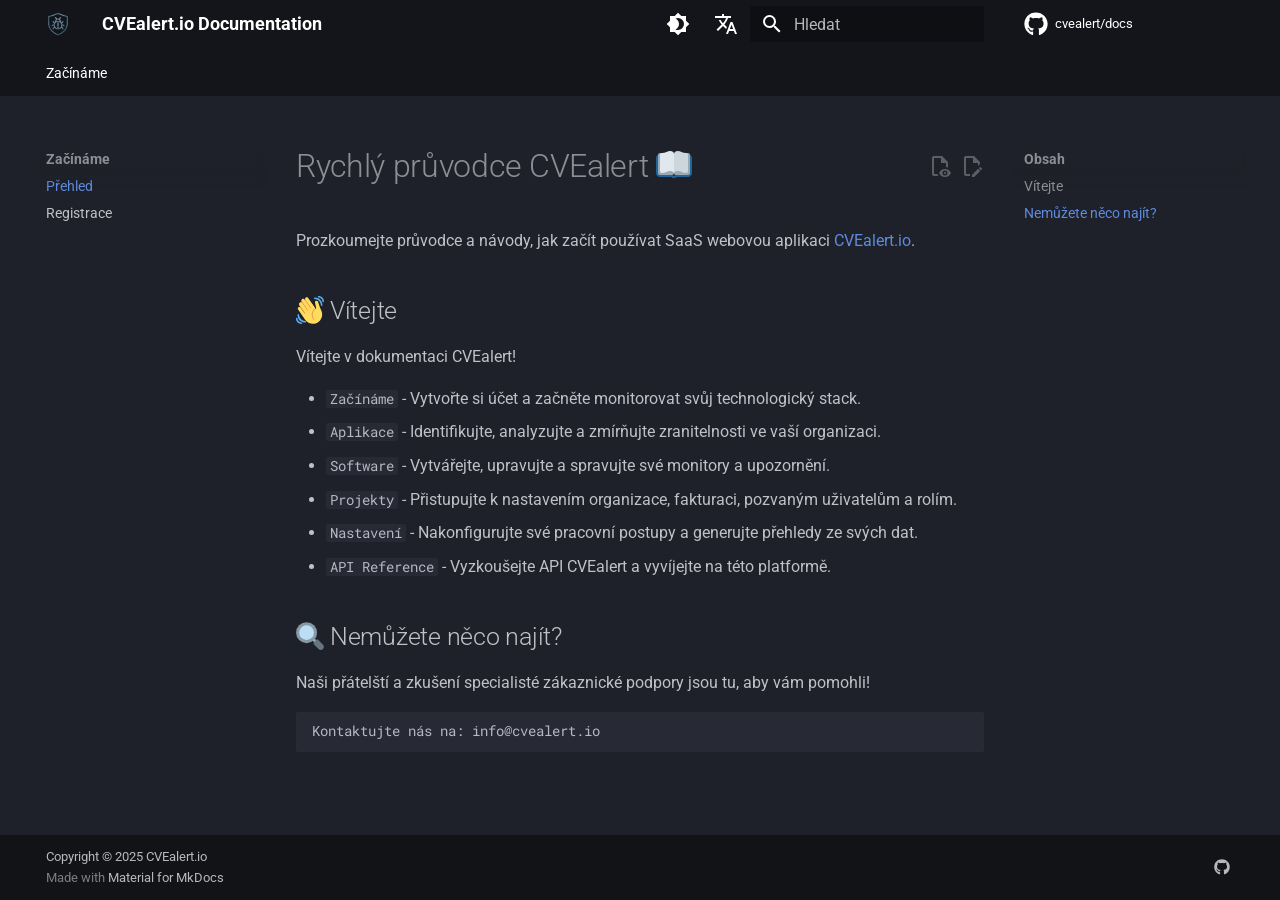
==== commit 33c469e3: "Deployed 31916df with MkDocs version: 1.6.1" ====
--- a/cs/index.html
+++ b/cs/index.html
@@ -20,7 +20,7 @@
       
       
       <link rel="icon" href="../assets/logo.webp">
-      <meta name="generator" content="mkdocs-1.6.1, mkdocs-material-9.6.14">
+      <meta name="generator" content="mkdocs-1.6.1, mkdocs-material-9.6.21">
     
     
       
@@ -28,7 +28,7 @@
       
     
     
-      <link rel="stylesheet" href="../assets/stylesheets/main.342714a4.min.css">
+      <link rel="stylesheet" href="../assets/stylesheets/main.2a3383ac.min.css">
       
         
         <link rel="stylesheet" href="../assets/stylesheets/palette.06af60db.min.css">
@@ -218,7 +218,7 @@
         <a href="https://github.com/cvealert/docs" title="Přejít do repozitáře" class="md-source" data-md-component="source">
   <div class="md-source__icon md-icon">
     
-    <svg xmlns="http://www.w3.org/2000/svg" viewBox="0 0 496 512"><!--! Font Awesome Free 6.7.2 by @fontawesome - https://fontawesome.com License - https://fontawesome.com/license/free (Icons: CC BY 4.0, Fonts: SIL OFL 1.1, Code: MIT License) Copyright 2024 Fonticons, Inc.--><path d="M165.9 397.4c0 2-2.3 3.6-5.2 3.6-3.3.3-5.6-1.3-5.6-3.6 0-2 2.3-3.6 5.2-3.6 3-.3 5.6 1.3 5.6 3.6m-31.1-4.5c-.7 2 1.3 4.3 4.3 4.9 2.6 1 5.6 0 6.2-2s-1.3-4.3-4.3-5.2c-2.6-.7-5.5.3-6.2 2.3m44.2-1.7c-2.9.7-4.9 2.6-4.6 4.9.3 2 2.9 3.3 5.9 2.6 2.9-.7 4.9-2.6 4.6-4.6-.3-1.9-3-3.2-5.9-2.9M244.8 8C106.1 8 0 113.3 0 252c0 110.9 69.8 205.8 169.5 239.2 12.8 2.3 17.3-5.6 17.3-12.1 0-6.2-.3-40.4-.3-61.4 0 0-70 15-84.7-29.8 0 0-11.4-29.1-27.8-36.6 0 0-22.9-15.7 1.6-15.4 0 0 24.9 2 38.6 25.8 21.9 38.6 58.6 27.5 72.9 20.9 2.3-16 8.8-27.1 16-33.7-55.9-6.2-112.3-14.3-112.3-110.5 0-27.5 7.6-41.3 23.6-58.9-2.6-6.5-11.1-33.3 2.6-67.9 20.9-6.5 69 27 69 27 20-5.6 41.5-8.5 62.8-8.5s42.8 2.9 62.8 8.5c0 0 48.1-33.6 69-27 13.7 34.7 5.2 61.4 2.6 67.9 16 17.7 25.8 31.5 25.8 58.9 0 96.5-58.9 104.2-114.8 110.5 9.2 7.9 17 22.9 17 46.4 0 33.7-.3 75.4-.3 83.6 0 6.5 4.6 14.4 17.3 12.1C428.2 457.8 496 362.9 496 252 496 113.3 383.5 8 244.8 8M97.2 352.9c-1.3 1-1 3.3.7 5.2 1.6 1.6 3.9 2.3 5.2 1 1.3-1 1-3.3-.7-5.2-1.6-1.6-3.9-2.3-5.2-1m-10.8-8.1c-.7 1.3.3 2.9 2.3 3.9 1.6 1 3.6.7 4.3-.7.7-1.3-.3-2.9-2.3-3.9-2-.6-3.6-.3-4.3.7m32.4 35.6c-1.6 1.3-1 4.3 1.3 6.2 2.3 2.3 5.2 2.6 6.5 1 1.3-1.3.7-4.3-1.3-6.2-2.2-2.3-5.2-2.6-6.5-1m-11.4-14.7c-1.6 1-1.6 3.6 0 5.9s4.3 3.3 5.6 2.3c1.6-1.3 1.6-3.9 0-6.2-1.4-2.3-4-3.3-5.6-2"/></svg>
+    <svg xmlns="http://www.w3.org/2000/svg" viewBox="0 0 512 512"><!--! Font Awesome Free 7.0.1 by @fontawesome - https://fontawesome.com License - https://fontawesome.com/license/free (Icons: CC BY 4.0, Fonts: SIL OFL 1.1, Code: MIT License) Copyright 2025 Fonticons, Inc.--><path d="M173.9 397.4c0 2-2.3 3.6-5.2 3.6-3.3.3-5.6-1.3-5.6-3.6 0-2 2.3-3.6 5.2-3.6 3-.3 5.6 1.3 5.6 3.6m-31.1-4.5c-.7 2 1.3 4.3 4.3 4.9 2.6 1 5.6 0 6.2-2s-1.3-4.3-4.3-5.2c-2.6-.7-5.5.3-6.2 2.3m44.2-1.7c-2.9.7-4.9 2.6-4.6 4.9.3 2 2.9 3.3 5.9 2.6 2.9-.7 4.9-2.6 4.6-4.6-.3-1.9-3-3.2-5.9-2.9M252.8 8C114.1 8 8 113.3 8 252c0 110.9 69.8 205.8 169.5 239.2 12.8 2.3 17.3-5.6 17.3-12.1 0-6.2-.3-40.4-.3-61.4 0 0-70 15-84.7-29.8 0 0-11.4-29.1-27.8-36.6 0 0-22.9-15.7 1.6-15.4 0 0 24.9 2 38.6 25.8 21.9 38.6 58.6 27.5 72.9 20.9 2.3-16 8.8-27.1 16-33.7-55.9-6.2-112.3-14.3-112.3-110.5 0-27.5 7.6-41.3 23.6-58.9-2.6-6.5-11.1-33.3 2.6-67.9 20.9-6.5 69 27 69 27 20-5.6 41.5-8.5 62.8-8.5s42.8 2.9 62.8 8.5c0 0 48.1-33.6 69-27 13.7 34.7 5.2 61.4 2.6 67.9 16 17.7 25.8 31.5 25.8 58.9 0 96.5-58.9 104.2-114.8 110.5 9.2 7.9 17 22.9 17 46.4 0 33.7-.3 75.4-.3 83.6 0 6.5 4.6 14.4 17.3 12.1C436.2 457.8 504 362.9 504 252 504 113.3 391.5 8 252.8 8M105.2 352.9c-1.3 1-1 3.3.7 5.2 1.6 1.6 3.9 2.3 5.2 1 1.3-1 1-3.3-.7-5.2-1.6-1.6-3.9-2.3-5.2-1m-10.8-8.1c-.7 1.3.3 2.9 2.3 3.9 1.6 1 3.6.7 4.3-.7.7-1.3-.3-2.9-2.3-3.9-2-.6-3.6-.3-4.3.7m32.4 35.6c-1.6 1.3-1 4.3 1.3 6.2 2.3 2.3 5.2 2.6 6.5 1 1.3-1.3.7-4.3-1.3-6.2-2.2-2.3-5.2-2.6-6.5-1m-11.4-14.7c-1.6 1-1.6 3.6 0 5.9s4.3 3.3 5.6 2.3c1.6-1.3 1.6-3.9 0-6.2-1.4-2.3-4-3.3-5.6-2"/></svg>
   </div>
   <div class="md-source__repository">
     cvealert/docs
@@ -296,7 +296,7 @@
       <a href="https://github.com/cvealert/docs" title="Přejít do repozitáře" class="md-source" data-md-component="source">
   <div class="md-source__icon md-icon">
     
-    <svg xmlns="http://www.w3.org/2000/svg" viewBox="0 0 496 512"><!--! Font Awesome Free 6.7.2 by @fontawesome - https://fontawesome.com License - https://fontawesome.com/license/free (Icons: CC BY 4.0, Fonts: SIL OFL 1.1, Code: MIT License) Copyright 2024 Fonticons, Inc.--><path d="M165.9 397.4c0 2-2.3 3.6-5.2 3.6-3.3.3-5.6-1.3-5.6-3.6 0-2 2.3-3.6 5.2-3.6 3-.3 5.6 1.3 5.6 3.6m-31.1-4.5c-.7 2 1.3 4.3 4.3 4.9 2.6 1 5.6 0 6.2-2s-1.3-4.3-4.3-5.2c-2.6-.7-5.5.3-6.2 2.3m44.2-1.7c-2.9.7-4.9 2.6-4.6 4.9.3 2 2.9 3.3 5.9 2.6 2.9-.7 4.9-2.6 4.6-4.6-.3-1.9-3-3.2-5.9-2.9M244.8 8C106.1 8 0 113.3 0 252c0 110.9 69.8 205.8 169.5 239.2 12.8 2.3 17.3-5.6 17.3-12.1 0-6.2-.3-40.4-.3-61.4 0 0-70 15-84.7-29.8 0 0-11.4-29.1-27.8-36.6 0 0-22.9-15.7 1.6-15.4 0 0 24.9 2 38.6 25.8 21.9 38.6 58.6 27.5 72.9 20.9 2.3-16 8.8-27.1 16-33.7-55.9-6.2-112.3-14.3-112.3-110.5 0-27.5 7.6-41.3 23.6-58.9-2.6-6.5-11.1-33.3 2.6-67.9 20.9-6.5 69 27 69 27 20-5.6 41.5-8.5 62.8-8.5s42.8 2.9 62.8 8.5c0 0 48.1-33.6 69-27 13.7 34.7 5.2 61.4 2.6 67.9 16 17.7 25.8 31.5 25.8 58.9 0 96.5-58.9 104.2-114.8 110.5 9.2 7.9 17 22.9 17 46.4 0 33.7-.3 75.4-.3 83.6 0 6.5 4.6 14.4 17.3 12.1C428.2 457.8 496 362.9 496 252 496 113.3 383.5 8 244.8 8M97.2 352.9c-1.3 1-1 3.3.7 5.2 1.6 1.6 3.9 2.3 5.2 1 1.3-1 1-3.3-.7-5.2-1.6-1.6-3.9-2.3-5.2-1m-10.8-8.1c-.7 1.3.3 2.9 2.3 3.9 1.6 1 3.6.7 4.3-.7.7-1.3-.3-2.9-2.3-3.9-2-.6-3.6-.3-4.3.7m32.4 35.6c-1.6 1.3-1 4.3 1.3 6.2 2.3 2.3 5.2 2.6 6.5 1 1.3-1.3.7-4.3-1.3-6.2-2.2-2.3-5.2-2.6-6.5-1m-11.4-14.7c-1.6 1-1.6 3.6 0 5.9s4.3 3.3 5.6 2.3c1.6-1.3 1.6-3.9 0-6.2-1.4-2.3-4-3.3-5.6-2"/></svg>
+    <svg xmlns="http://www.w3.org/2000/svg" viewBox="0 0 512 512"><!--! Font Awesome Free 7.0.1 by @fontawesome - https://fontawesome.com License - https://fontawesome.com/license/free (Icons: CC BY 4.0, Fonts: SIL OFL 1.1, Code: MIT License) Copyright 2025 Fonticons, Inc.--><path d="M173.9 397.4c0 2-2.3 3.6-5.2 3.6-3.3.3-5.6-1.3-5.6-3.6 0-2 2.3-3.6 5.2-3.6 3-.3 5.6 1.3 5.6 3.6m-31.1-4.5c-.7 2 1.3 4.3 4.3 4.9 2.6 1 5.6 0 6.2-2s-1.3-4.3-4.3-5.2c-2.6-.7-5.5.3-6.2 2.3m44.2-1.7c-2.9.7-4.9 2.6-4.6 4.9.3 2 2.9 3.3 5.9 2.6 2.9-.7 4.9-2.6 4.6-4.6-.3-1.9-3-3.2-5.9-2.9M252.8 8C114.1 8 8 113.3 8 252c0 110.9 69.8 205.8 169.5 239.2 12.8 2.3 17.3-5.6 17.3-12.1 0-6.2-.3-40.4-.3-61.4 0 0-70 15-84.7-29.8 0 0-11.4-29.1-27.8-36.6 0 0-22.9-15.7 1.6-15.4 0 0 24.9 2 38.6 25.8 21.9 38.6 58.6 27.5 72.9 20.9 2.3-16 8.8-27.1 16-33.7-55.9-6.2-112.3-14.3-112.3-110.5 0-27.5 7.6-41.3 23.6-58.9-2.6-6.5-11.1-33.3 2.6-67.9 20.9-6.5 69 27 69 27 20-5.6 41.5-8.5 62.8-8.5s42.8 2.9 62.8 8.5c0 0 48.1-33.6 69-27 13.7 34.7 5.2 61.4 2.6 67.9 16 17.7 25.8 31.5 25.8 58.9 0 96.5-58.9 104.2-114.8 110.5 9.2 7.9 17 22.9 17 46.4 0 33.7-.3 75.4-.3 83.6 0 6.5 4.6 14.4 17.3 12.1C436.2 457.8 504 362.9 504 252 504 113.3 391.5 8 252.8 8M105.2 352.9c-1.3 1-1 3.3.7 5.2 1.6 1.6 3.9 2.3 5.2 1 1.3-1 1-3.3-.7-5.2-1.6-1.6-3.9-2.3-5.2-1m-10.8-8.1c-.7 1.3.3 2.9 2.3 3.9 1.6 1 3.6.7 4.3-.7.7-1.3-.3-2.9-2.3-3.9-2-.6-3.6-.3-4.3.7m32.4 35.6c-1.6 1.3-1 4.3 1.3 6.2 2.3 2.3 5.2 2.6 6.5 1 1.3-1.3.7-4.3-1.3-6.2-2.2-2.3-5.2-2.6-6.5-1m-11.4-14.7c-1.6 1-1.6 3.6 0 5.9s4.3 3.3 5.6 2.3c1.6-1.3 1.6-3.9 0-6.2-1.4-2.3-4-3.3-5.6-2"/></svg>
   </div>
   <div class="md-source__repository">
     cvealert/docs
@@ -525,7 +525,7 @@
 
 
   
-    <a href="https://github.com/cvealert/docs/blob/main/docs/cs/index.md" title="Upravit tuto stránku" class="md-content__button md-icon">
+    <a href="https://github.com/cvealert/docs/blob/main/docs/cs/index.md" title="Upravit tuto stránku" class="md-content__button md-icon" rel="edit">
       
       <svg xmlns="http://www.w3.org/2000/svg" viewBox="0 0 24 24"><path d="M10 20H6V4h7v5h5v3.1l2-2V8l-6-6H6c-1.1 0-2 .9-2 2v16c0 1.1.9 2 2 2h4zm10.2-7c.1 0 .3.1.4.2l1.3 1.3c.2.2.2.6 0 .8l-1 1-2.1-2.1 1-1c.1-.1.2-.2.4-.2m0 3.9L14.1 23H12v-2.1l6.1-6.1z"/></svg>
     </a>
@@ -597,7 +597,8 @@
   
 </div>
       
-        <div class="md-social">
+        
+<div class="md-social">
   
     
     
@@ -607,7 +608,7 @@
       
     
     <a href="https://github.com/cvealert" target="_blank" rel="noopener" title="github.com" class="md-social__link">
-      <svg xmlns="http://www.w3.org/2000/svg" viewBox="0 0 496 512"><!--! Font Awesome Free 6.7.2 by @fontawesome - https://fontawesome.com License - https://fontawesome.com/license/free (Icons: CC BY 4.0, Fonts: SIL OFL 1.1, Code: MIT License) Copyright 2024 Fonticons, Inc.--><path d="M165.9 397.4c0 2-2.3 3.6-5.2 3.6-3.3.3-5.6-1.3-5.6-3.6 0-2 2.3-3.6 5.2-3.6 3-.3 5.6 1.3 5.6 3.6m-31.1-4.5c-.7 2 1.3 4.3 4.3 4.9 2.6 1 5.6 0 6.2-2s-1.3-4.3-4.3-5.2c-2.6-.7-5.5.3-6.2 2.3m44.2-1.7c-2.9.7-4.9 2.6-4.6 4.9.3 2 2.9 3.3 5.9 2.6 2.9-.7 4.9-2.6 4.6-4.6-.3-1.9-3-3.2-5.9-2.9M244.8 8C106.1 8 0 113.3 0 252c0 110.9 69.8 205.8 169.5 239.2 12.8 2.3 17.3-5.6 17.3-12.1 0-6.2-.3-40.4-.3-61.4 0 0-70 15-84.7-29.8 0 0-11.4-29.1-27.8-36.6 0 0-22.9-15.7 1.6-15.4 0 0 24.9 2 38.6 25.8 21.9 38.6 58.6 27.5 72.9 20.9 2.3-16 8.8-27.1 16-33.7-55.9-6.2-112.3-14.3-112.3-110.5 0-27.5 7.6-41.3 23.6-58.9-2.6-6.5-11.1-33.3 2.6-67.9 20.9-6.5 69 27 69 27 20-5.6 41.5-8.5 62.8-8.5s42.8 2.9 62.8 8.5c0 0 48.1-33.6 69-27 13.7 34.7 5.2 61.4 2.6 67.9 16 17.7 25.8 31.5 25.8 58.9 0 96.5-58.9 104.2-114.8 110.5 9.2 7.9 17 22.9 17 46.4 0 33.7-.3 75.4-.3 83.6 0 6.5 4.6 14.4 17.3 12.1C428.2 457.8 496 362.9 496 252 496 113.3 383.5 8 244.8 8M97.2 352.9c-1.3 1-1 3.3.7 5.2 1.6 1.6 3.9 2.3 5.2 1 1.3-1 1-3.3-.7-5.2-1.6-1.6-3.9-2.3-5.2-1m-10.8-8.1c-.7 1.3.3 2.9 2.3 3.9 1.6 1 3.6.7 4.3-.7.7-1.3-.3-2.9-2.3-3.9-2-.6-3.6-.3-4.3.7m32.4 35.6c-1.6 1.3-1 4.3 1.3 6.2 2.3 2.3 5.2 2.6 6.5 1 1.3-1.3.7-4.3-1.3-6.2-2.2-2.3-5.2-2.6-6.5-1m-11.4-14.7c-1.6 1-1.6 3.6 0 5.9s4.3 3.3 5.6 2.3c1.6-1.3 1.6-3.9 0-6.2-1.4-2.3-4-3.3-5.6-2"/></svg>
+      <svg xmlns="http://www.w3.org/2000/svg" viewBox="0 0 512 512"><!--! Font Awesome Free 7.0.1 by @fontawesome - https://fontawesome.com License - https://fontawesome.com/license/free (Icons: CC BY 4.0, Fonts: SIL OFL 1.1, Code: MIT License) Copyright 2025 Fonticons, Inc.--><path d="M173.9 397.4c0 2-2.3 3.6-5.2 3.6-3.3.3-5.6-1.3-5.6-3.6 0-2 2.3-3.6 5.2-3.6 3-.3 5.6 1.3 5.6 3.6m-31.1-4.5c-.7 2 1.3 4.3 4.3 4.9 2.6 1 5.6 0 6.2-2s-1.3-4.3-4.3-5.2c-2.6-.7-5.5.3-6.2 2.3m44.2-1.7c-2.9.7-4.9 2.6-4.6 4.9.3 2 2.9 3.3 5.9 2.6 2.9-.7 4.9-2.6 4.6-4.6-.3-1.9-3-3.2-5.9-2.9M252.8 8C114.1 8 8 113.3 8 252c0 110.9 69.8 205.8 169.5 239.2 12.8 2.3 17.3-5.6 17.3-12.1 0-6.2-.3-40.4-.3-61.4 0 0-70 15-84.7-29.8 0 0-11.4-29.1-27.8-36.6 0 0-22.9-15.7 1.6-15.4 0 0 24.9 2 38.6 25.8 21.9 38.6 58.6 27.5 72.9 20.9 2.3-16 8.8-27.1 16-33.7-55.9-6.2-112.3-14.3-112.3-110.5 0-27.5 7.6-41.3 23.6-58.9-2.6-6.5-11.1-33.3 2.6-67.9 20.9-6.5 69 27 69 27 20-5.6 41.5-8.5 62.8-8.5s42.8 2.9 62.8 8.5c0 0 48.1-33.6 69-27 13.7 34.7 5.2 61.4 2.6 67.9 16 17.7 25.8 31.5 25.8 58.9 0 96.5-58.9 104.2-114.8 110.5 9.2 7.9 17 22.9 17 46.4 0 33.7-.3 75.4-.3 83.6 0 6.5 4.6 14.4 17.3 12.1C436.2 457.8 504 362.9 504 252 504 113.3 391.5 8 252.8 8M105.2 352.9c-1.3 1-1 3.3.7 5.2 1.6 1.6 3.9 2.3 5.2 1 1.3-1 1-3.3-.7-5.2-1.6-1.6-3.9-2.3-5.2-1m-10.8-8.1c-.7 1.3.3 2.9 2.3 3.9 1.6 1 3.6.7 4.3-.7.7-1.3-.3-2.9-2.3-3.9-2-.6-3.6-.3-4.3.7m32.4 35.6c-1.6 1.3-1 4.3 1.3 6.2 2.3 2.3 5.2 2.6 6.5 1 1.3-1.3.7-4.3-1.3-6.2-2.2-2.3-5.2-2.6-6.5-1m-11.4-14.7c-1.6 1-1.6 3.6 0 5.9s4.3 3.3 5.6 2.3c1.6-1.3 1.6-3.9 0-6.2-1.4-2.3-4-3.3-5.6-2"/></svg>
     </a>
   
 </div>
@@ -624,10 +625,10 @@
     
     
       
-      <script id="__config" type="application/json">{"base": "..", "features": ["content.action.edit", "content.action.view", "navigation.tabs"], "search": "../assets/javascripts/workers/search.d50fe291.min.js", "tags": null, "translations": {"clipboard.copied": "Zkop\u00edrov\u00e1no do schr\u00e1nky", "clipboard.copy": "Kop\u00edrovat do schr\u00e1nky", "search.result.more.one": "1 dal\u0161\u00ed na t\u00e9to str\u00e1nce", "search.result.more.other": "# v\u00edce na t\u00e9to str\u00e1nce", "search.result.none": "Nenalezeny \u017e\u00e1dn\u00e9 dokumenty", "search.result.one": "Nalezen\u00fd dokument: 1", "search.result.other": "Nalezen\u00e9 dokumenty: #", "search.result.placeholder": "Pi\u0161te co se m\u00e1 vyhledat", "search.result.term.missing": "Chyb\u011bj\u00edc\u00ed", "select.version": "Vyberte verzi"}, "version": null}</script>
-    
-    
-      <script src="../assets/javascripts/bundle.13a4f30d.min.js"></script>
+      <script id="__config" type="application/json">{"base": "..", "features": ["content.action.edit", "content.action.view", "navigation.tabs"], "search": "../assets/javascripts/workers/search.973d3a69.min.js", "tags": null, "translations": {"clipboard.copied": "Zkop\u00edrov\u00e1no do schr\u00e1nky", "clipboard.copy": "Kop\u00edrovat do schr\u00e1nky", "search.result.more.one": "1 dal\u0161\u00ed na t\u00e9to str\u00e1nce", "search.result.more.other": "# v\u00edce na t\u00e9to str\u00e1nce", "search.result.none": "Nenalezeny \u017e\u00e1dn\u00e9 dokumenty", "search.result.one": "Nalezen\u00fd dokument: 1", "search.result.other": "Nalezen\u00e9 dokumenty: #", "search.result.placeholder": "Pi\u0161te co se m\u00e1 vyhledat", "search.result.term.missing": "Chyb\u011bj\u00edc\u00ed", "select.version": "Vyberte verzi"}, "version": null}</script>
+    
+    
+      <script src="../assets/javascripts/bundle.f55a23d4.min.js"></script>
       
     
   </body>
--- a/assets/stylesheets/main.2a3383ac.min.css
+++ b/assets/stylesheets/main.2a3383ac.min.css
@@ -0,0 +1 @@
+@charset "UTF-8";html{-webkit-text-size-adjust:none;-moz-text-size-adjust:none;text-size-adjust:none;box-sizing:border-box}*,:after,:before{box-sizing:inherit}@media (prefers-reduced-motion){*,:after,:before{transition:none!important}}body{margin:0}a,button,input,label{-webkit-tap-highlight-color:transparent}a{color:inherit;text-decoration:none}hr{border:0;box-sizing:initial;display:block;height:.05rem;overflow:visible;padding:0}small{font-size:80%}sub,sup{line-height:1em}img{border-style:none}table{border-collapse:initial;border-spacing:0}td,th{font-weight:400;vertical-align:top}button{background:#0000;border:0;font-family:inherit;font-size:inherit;margin:0;padding:0}input{border:0;outline:none}:root{--md-primary-fg-color:#4051b5;--md-primary-fg-color--light:#5d6cc0;--md-primary-fg-color--dark:#303fa1;--md-primary-bg-color:#fff;--md-primary-bg-color--light:#ffffffb3;--md-accent-fg-color:#526cfe;--md-accent-fg-color--transparent:#526cfe1a;--md-accent-bg-color:#fff;--md-accent-bg-color--light:#ffffffb3}[data-md-color-scheme=default]{color-scheme:light}[data-md-color-scheme=default] img[src$="#gh-dark-mode-only"],[data-md-color-scheme=default] img[src$="#only-dark"]{display:none}:root,[data-md-color-scheme=default]{--md-hue:225deg;--md-default-fg-color:#000000de;--md-default-fg-color--light:#0000008a;--md-default-fg-color--lighter:#00000052;--md-default-fg-color--lightest:#00000012;--md-default-bg-color:#fff;--md-default-bg-color--light:#ffffffb3;--md-default-bg-color--lighter:#ffffff4d;--md-default-bg-color--lightest:#ffffff1f;--md-code-fg-color:#36464e;--md-code-bg-color:#f5f5f5;--md-code-hl-color:#4287ff;--md-code-hl-color--light:#4287ff1a;--md-code-hl-number-color:#d52a2a;--md-code-hl-special-color:#db1457;--md-code-hl-function-color:#a846b9;--md-code-hl-constant-color:#6e59d9;--md-code-hl-keyword-color:#3f6ec6;--md-code-hl-string-color:#1c7d4d;--md-code-hl-name-color:var(--md-code-fg-color);--md-code-hl-operator-color:var(--md-default-fg-color--light);--md-code-hl-punctuation-color:var(--md-default-fg-color--light);--md-code-hl-comment-color:var(--md-default-fg-color--light);--md-code-hl-generic-color:var(--md-default-fg-color--light);--md-code-hl-variable-color:var(--md-default-fg-color--light);--md-typeset-color:var(--md-default-fg-color);--md-typeset-a-color:var(--md-primary-fg-color);--md-typeset-del-color:#f5503d26;--md-typeset-ins-color:#0bd57026;--md-typeset-kbd-color:#fafafa;--md-typeset-kbd-accent-color:#fff;--md-typeset-kbd-border-color:#b8b8b8;--md-typeset-mark-color:#ffff0080;--md-typeset-table-color:#0000001f;--md-typeset-table-color--light:rgba(0,0,0,.035);--md-admonition-fg-color:var(--md-default-fg-color);--md-admonition-bg-color:var(--md-default-bg-color);--md-warning-fg-color:#000000de;--md-warning-bg-color:#ff9;--md-footer-fg-color:#fff;--md-footer-fg-color--light:#ffffffb3;--md-footer-fg-color--lighter:#ffffff73;--md-footer-bg-color:#000000de;--md-footer-bg-color--dark:#00000052;--md-shadow-z1:0 0.2rem 0.5rem #0000000d,0 0 0.05rem #0000001a;--md-shadow-z2:0 0.2rem 0.5rem #0000001a,0 0 0.05rem #00000040;--md-shadow-z3:0 0.2rem 0.5rem #0003,0 0 0.05rem #00000059}.md-icon svg{fill:currentcolor;display:block;height:1.2rem;width:1.2rem}body{-webkit-font-smoothing:antialiased;-moz-osx-font-smoothing:grayscale;--md-text-font-family:var(--md-text-font,_),-apple-system,BlinkMacSystemFont,Helvetica,Arial,sans-serif;--md-code-font-family:var(--md-code-font,_),SFMono-Regular,Consolas,Menlo,monospace}aside,body,input{font-feature-settings:"kern","liga";color:var(--md-typeset-color);font-family:var(--md-text-font-family)}code,kbd,pre{font-feature-settings:"kern";font-family:var(--md-code-font-family)}:root{--md-typeset-table-sort-icon:url('data:image/svg+xml;charset=utf-8,<svg xmlns="http://www.w3.org/2000/svg" viewBox="0 0 24 24"><path d="m18 21-4-4h3V7h-3l4-4 4 4h-3v10h3M2 19v-2h10v2M2 13v-2h7v2M2 7V5h4v2z"/></svg>');--md-typeset-table-sort-icon--asc:url('data:image/svg+xml;charset=utf-8,<svg xmlns="http://www.w3.org/2000/svg" viewBox="0 0 24 24"><path d="M19 17h3l-4 4-4-4h3V3h2M2 17h10v2H2M6 5v2H2V5m0 6h7v2H2z"/></svg>');--md-typeset-table-sort-icon--desc:url('data:image/svg+xml;charset=utf-8,<svg xmlns="http://www.w3.org/2000/svg" viewBox="0 0 24 24"><path d="M19 7h3l-4-4-4 4h3v14h2M2 17h10v2H2M6 5v2H2V5m0 6h7v2H2z"/></svg>')}.md-typeset{-webkit-print-color-adjust:exact;color-adjust:exact;font-size:.8rem;line-height:1.6;overflow-wrap:break-word}@media print{.md-typeset{font-size:.68rem}}.md-typeset blockquote,.md-typeset dl,.md-typeset figure,.md-typeset ol,.md-typeset pre,.md-typeset ul{margin-bottom:1em;margin-top:1em}.md-typeset h1{color:var(--md-default-fg-color--light);font-size:2em;line-height:1.3;margin:0 0 1.25em}.md-typeset h1,.md-typeset h2{font-weight:300;letter-spacing:-.01em}.md-typeset h2{font-size:1.5625em;line-height:1.4;margin:1.6em 0 .64em}.md-typeset h3{font-size:1.25em;font-weight:400;letter-spacing:-.01em;line-height:1.5;margin:1.6em 0 .8em}.md-typeset h2+h3{margin-top:.8em}.md-typeset h4{font-weight:700;letter-spacing:-.01em;margin:1em 0}.md-typeset h5,.md-typeset h6{color:var(--md-default-fg-color--light);font-size:.8em;font-weight:700;letter-spacing:-.01em;margin:1.25em 0}.md-typeset h5{text-transform:uppercase}.md-typeset h5 code{text-transform:none}.md-typeset hr{border-bottom:.05rem solid var(--md-default-fg-color--lightest);display:flow-root;margin:1.5em 0}.md-typeset a{color:var(--md-typeset-a-color);word-break:break-word}.md-typeset a,.md-typeset a:before{transition:color 125ms}.md-typeset a:focus,.md-typeset a:hover{color:var(--md-accent-fg-color)}.md-typeset a:focus code,.md-typeset a:hover code{background-color:var(--md-accent-fg-color--transparent)}.md-typeset a code{color:currentcolor;transition:background-color 125ms}.md-typeset a.focus-visible{outline-color:var(--md-accent-fg-color);outline-offset:.2rem}.md-typeset code,.md-typeset kbd,.md-typeset pre{color:var(--md-code-fg-color);direction:ltr;font-variant-ligatures:none}@media print{.md-typeset code,.md-typeset kbd,.md-typeset pre{white-space:pre-wrap}}.md-typeset code{background-color:var(--md-code-bg-color);border-radius:.1rem;-webkit-box-decoration-break:clone;box-decoration-break:clone;font-size:.85em;padding:0 .2941176471em;word-break:break-word}.md-typeset code:not(.focus-visible){-webkit-tap-highlight-color:transparent;outline:none}.md-typeset pre{display:flow-root;line-height:1.4;position:relative}.md-typeset pre>code{-webkit-box-decoration-break:slice;box-decoration-break:slice;box-shadow:none;display:block;margin:0;outline-color:var(--md-accent-fg-color);overflow:auto;padding:.7720588235em 1.1764705882em;scrollbar-color:var(--md-default-fg-color--lighter) #0000;scrollbar-width:thin;touch-action:auto;word-break:normal}.md-typeset pre>code:hover{scrollbar-color:var(--md-accent-fg-color) #0000}.md-typeset pre>code::-webkit-scrollbar{height:.2rem;width:.2rem}.md-typeset pre>code::-webkit-scrollbar-thumb{background-color:var(--md-default-fg-color--lighter)}.md-typeset pre>code::-webkit-scrollbar-thumb:hover{background-color:var(--md-accent-fg-color)}.md-typeset kbd{background-color:var(--md-typeset-kbd-color);border-radius:.1rem;box-shadow:0 .1rem 0 .05rem var(--md-typeset-kbd-border-color),0 .1rem 0 var(--md-typeset-kbd-border-color),0 -.1rem .2rem var(--md-typeset-kbd-accent-color) inset;color:var(--md-default-fg-color);display:inline-block;font-size:.75em;padding:0 .6666666667em;vertical-align:text-top;word-break:break-word}.md-typeset mark{background-color:var(--md-typeset-mark-color);-webkit-box-decoration-break:clone;box-decoration-break:clone;color:inherit;word-break:break-word}.md-typeset abbr{border-bottom:.05rem dotted var(--md-default-fg-color--light);cursor:help;text-decoration:none}.md-typeset small{opacity:.75}[dir=ltr] .md-typeset sub,[dir=ltr] .md-typeset sup{margin-left:.078125em}[dir=rtl] .md-typeset sub,[dir=rtl] .md-typeset sup{margin-right:.078125em}[dir=ltr] .md-typeset blockquote{padding-left:.6rem}[dir=rtl] .md-typeset blockquote{padding-right:.6rem}[dir=ltr] .md-typeset blockquote{border-left:.2rem solid var(--md-default-fg-color--lighter)}[dir=rtl] .md-typeset blockquote{border-right:.2rem solid var(--md-default-fg-color--lighter)}.md-typeset blockquote{color:var(--md-default-fg-color--light);margin-left:0;margin-right:0}.md-typeset ul{list-style-type:disc}.md-typeset ul[type]{list-style-type:revert-layer}[dir=ltr] .md-typeset ol,[dir=ltr] .md-typeset ul{margin-left:.625em}[dir=rtl] .md-typeset ol,[dir=rtl] .md-typeset ul{margin-right:.625em}.md-typeset ol,.md-typeset ul{padding:0}.md-typeset ol:not([hidden]),.md-typeset ul:not([hidden]){display:flow-root}.md-typeset ol ol,.md-typeset ul ol{list-style-type:lower-alpha}.md-typeset ol ol ol,.md-typeset ul ol ol{list-style-type:lower-roman}.md-typeset ol ol ol ol,.md-typeset ul ol ol ol{list-style-type:upper-alpha}.md-typeset ol ol ol ol ol,.md-typeset ul ol ol ol ol{list-style-type:upper-roman}.md-typeset ol[type],.md-typeset ul[type]{list-style-type:revert-layer}[dir=ltr] .md-typeset ol li,[dir=ltr] .md-typeset ul li{margin-left:1.25em}[dir=rtl] .md-typeset ol li,[dir=rtl] .md-typeset ul li{margin-right:1.25em}.md-typeset ol li,.md-typeset ul li{margin-bottom:.5em}.md-typeset ol li blockquote,.md-typeset ol li p,.md-typeset ul li blockquote,.md-typeset ul li p{margin:.5em 0}.md-typeset ol li:last-child,.md-typeset ul li:last-child{margin-bottom:0}[dir=ltr] .md-typeset ol li ol,[dir=ltr] .md-typeset ol li ul,[dir=ltr] .md-typeset ul li ol,[dir=ltr] .md-typeset ul li ul{margin-left:.625em}[dir=rtl] .md-typeset ol li ol,[dir=rtl] .md-typeset ol li ul,[dir=rtl] .md-typeset ul li ol,[dir=rtl] .md-typeset ul li ul{margin-right:.625em}.md-typeset ol li ol,.md-typeset ol li ul,.md-typeset ul li ol,.md-typeset ul li ul{margin-bottom:.5em;margin-top:.5em}[dir=ltr] .md-typeset dd{margin-left:1.875em}[dir=rtl] .md-typeset dd{margin-right:1.875em}.md-typeset dd{margin-bottom:1.5em;margin-top:1em}.md-typeset img,.md-typeset svg,.md-typeset video{height:auto;max-width:100%}.md-typeset img[align=left]{margin:1em 1em 1em 0}.md-typeset img[align=right]{margin:1em 0 1em 1em}.md-typeset img[align]:only-child{margin-top:0}.md-typeset figure{display:flow-root;margin:1em auto;max-width:100%;text-align:center;width:-moz-fit-content;width:fit-content}.md-typeset figure img{display:block;margin:0 auto}.md-typeset figcaption{font-style:italic;margin:1em auto;max-width:24rem}.md-typeset iframe{max-width:100%}.md-typeset table:not([class]){background-color:var(--md-default-bg-color);border:.05rem solid var(--md-typeset-table-color);border-radius:.1rem;display:inline-block;font-size:.64rem;max-width:100%;overflow:auto;touch-action:auto}@media print{.md-typeset table:not([class]){display:table}}.md-typeset table:not([class])+*{margin-top:1.5em}.md-typeset table:not([class]) td>:first-child,.md-typeset table:not([class]) th>:first-child{margin-top:0}.md-typeset table:not([class]) td>:last-child,.md-typeset table:not([class]) th>:last-child{margin-bottom:0}.md-typeset table:not([class]) td:not([align]),.md-typeset table:not([class]) th:not([align]){text-align:left}[dir=rtl] .md-typeset table:not([class]) td:not([align]),[dir=rtl] .md-typeset table:not([class]) th:not([align]){text-align:right}.md-typeset table:not([class]) th{font-weight:700;min-width:5rem;padding:.9375em 1.25em;vertical-align:top}.md-typeset table:not([class]) td{border-top:.05rem solid var(--md-typeset-table-color);padding:.9375em 1.25em;vertical-align:top}.md-typeset table:not([class]) tbody tr{transition:background-color 125ms}.md-typeset table:not([class]) tbody tr:hover{background-color:var(--md-typeset-table-color--light);box-shadow:0 .05rem 0 var(--md-default-bg-color) inset}.md-typeset table:not([class]) a{word-break:normal}.md-typeset table th[role=columnheader]{cursor:pointer}[dir=ltr] .md-typeset table th[role=columnheader]:after{margin-left:.5em}[dir=rtl] .md-typeset table th[role=columnheader]:after{margin-right:.5em}.md-typeset table th[role=columnheader]:after{content:"";display:inline-block;height:1.2em;-webkit-mask-image:var(--md-typeset-table-sort-icon);mask-image:var(--md-typeset-table-sort-icon);-webkit-mask-repeat:no-repeat;mask-repeat:no-repeat;-webkit-mask-size:contain;mask-size:contain;transition:background-color 125ms;vertical-align:text-bottom;width:1.2em}.md-typeset table th[role=columnheader]:hover:after{background-color:var(--md-default-fg-color--lighter)}.md-typeset table th[role=columnheader][aria-sort=ascending]:after{background-color:var(--md-default-fg-color--light);-webkit-mask-image:var(--md-typeset-table-sort-icon--asc);mask-image:var(--md-typeset-table-sort-icon--asc)}.md-typeset table th[role=columnheader][aria-sort=descending]:after{background-color:var(--md-default-fg-color--light);-webkit-mask-image:var(--md-typeset-table-sort-icon--desc);mask-image:var(--md-typeset-table-sort-icon--desc)}.md-typeset__scrollwrap{margin:1em -.8rem;overflow-x:auto;touch-action:auto}.md-typeset__table{display:inline-block;margin-bottom:.5em;padding:0 .8rem}@media print{.md-typeset__table{display:block}}html .md-typeset__table table{display:table;margin:0;overflow:hidden;width:100%}@media screen and (max-width:44.984375em){.md-content__inner>pre{margin:1em -.8rem}.md-content__inner>pre code{border-radius:0}}.md-typeset .md-author{border-radius:100%;display:block;flex-shrink:0;height:1.6rem;overflow:hidden;position:relative;transition:color 125ms,transform 125ms;width:1.6rem}.md-typeset .md-author img{display:block}.md-typeset .md-author--more{background:var(--md-default-fg-color--lightest);color:var(--md-default-fg-color--lighter);font-size:.6rem;font-weight:700;line-height:1.6rem;text-align:center}.md-typeset .md-author--long{height:2.4rem;width:2.4rem}.md-typeset a.md-author{transform:scale(1)}.md-typeset a.md-author img{border-radius:100%;filter:grayscale(100%) opacity(75%);transition:filter 125ms}.md-typeset a.md-author:focus,.md-typeset a.md-author:hover{transform:scale(1.1);z-index:1}.md-typeset a.md-author:focus img,.md-typeset a.md-author:hover img{filter:grayscale(0)}.md-banner{background-color:var(--md-footer-bg-color);color:var(--md-footer-fg-color);overflow:auto}@media print{.md-banner{display:none}}.md-banner--warning{background-color:var(--md-warning-bg-color);color:var(--md-warning-fg-color)}.md-banner__inner{font-size:.7rem;margin:.6rem auto;padding:0 .8rem}[dir=ltr] .md-banner__button{float:right}[dir=rtl] .md-banner__button{float:left}.md-banner__button{color:inherit;cursor:pointer;transition:opacity .25s}.no-js .md-banner__button{display:none}.md-banner__button:hover{opacity:.7}html{font-size:125%;height:100%;overflow-x:hidden}@media screen and (min-width:100em){html{font-size:137.5%}}@media screen and (min-width:125em){html{font-size:150%}}body{background-color:var(--md-default-bg-color);display:flex;flex-direction:column;font-size:.5rem;min-height:100%;position:relative;width:100%}@media print{body{display:block}}@media screen and (max-width:59.984375em){body[data-md-scrolllock]{position:fixed}}.md-grid{margin-left:auto;margin-right:auto;max-width:61rem}.md-container{display:flex;flex-direction:column;flex-grow:1}@media print{.md-container{display:block}}.md-main{flex-grow:1}.md-main__inner{display:flex;height:100%;margin-top:1.5rem}.md-ellipsis{overflow:hidden;text-overflow:ellipsis}.md-toggle{display:none}.md-option{height:0;opacity:0;position:absolute;width:0}.md-option:checked+label:not([hidden]){display:block}.md-option.focus-visible+label{outline-color:var(--md-accent-fg-color);outline-style:auto}.md-skip{background-color:var(--md-default-fg-color);border-radius:.1rem;color:var(--md-default-bg-color);font-size:.64rem;margin:.5rem;opacity:0;outline-color:var(--md-accent-fg-color);padding:.3rem .5rem;position:fixed;transform:translateY(.4rem);z-index:-1}.md-skip:focus{opacity:1;transform:translateY(0);transition:transform .25s cubic-bezier(.4,0,.2,1),opacity 175ms 75ms;z-index:10}@page{margin:25mm}:root{--md-clipboard-icon:url('data:image/svg+xml;charset=utf-8,<svg xmlns="http://www.w3.org/2000/svg" viewBox="0 0 24 24"><path d="M19 21H8V7h11m0-2H8a2 2 0 0 0-2 2v14a2 2 0 0 0 2 2h11a2 2 0 0 0 2-2V7a2 2 0 0 0-2-2m-3-4H4a2 2 0 0 0-2 2v14h2V3h12z"/></svg>')}.md-clipboard{border-radius:.1rem;color:var(--md-default-fg-color--lightest);cursor:pointer;height:1.5em;outline-color:var(--md-accent-fg-color);outline-offset:.1rem;position:absolute;right:.5em;top:.5em;transition:color .25s;width:1.5em;z-index:1}@media print{.md-clipboard{display:none}}.md-clipboard:not(.focus-visible){-webkit-tap-highlight-color:transparent;outline:none}:hover>.md-clipboard{color:var(--md-default-fg-color--light)}.md-clipboard:focus,.md-clipboard:hover{color:var(--md-accent-fg-color)}.md-clipboard:after{background-color:currentcolor;content:"";display:block;height:1.125em;margin:0 auto;-webkit-mask-image:var(--md-clipboard-icon);mask-image:var(--md-clipboard-icon);-webkit-mask-position:center;mask-position:center;-webkit-mask-repeat:no-repeat;mask-repeat:no-repeat;-webkit-mask-size:contain;mask-size:contain;width:1.125em}.md-clipboard--inline{cursor:pointer}.md-clipboard--inline code{transition:color .25s,background-color .25s}.md-clipboard--inline:focus code,.md-clipboard--inline:hover code{background-color:var(--md-accent-fg-color--transparent);color:var(--md-accent-fg-color)}.md-typeset .md-code__content{display:grid}@keyframes consent{0%{opacity:0;transform:translateY(100%)}to{opacity:1;transform:translateY(0)}}@keyframes overlay{0%{opacity:0}to{opacity:1}}.md-consent__overlay{animation:overlay .25s both;-webkit-backdrop-filter:blur(.1rem);backdrop-filter:blur(.1rem);background-color:#0000008a;height:100%;opacity:1;position:fixed;top:0;width:100%;z-index:5}.md-consent__inner{animation:consent .5s cubic-bezier(.1,.7,.1,1) both;background-color:var(--md-default-bg-color);border:0;border-radius:.1rem;bottom:0;box-shadow:0 0 .2rem #0000001a,0 .2rem .4rem #0003;max-height:100%;overflow:auto;padding:0;position:fixed;width:100%;z-index:5}.md-consent__form{padding:.8rem}.md-consent__settings{display:none;margin:1em 0}input:checked+.md-consent__settings{display:block}.md-consent__controls{margin-bottom:.8rem}.md-typeset .md-consent__controls .md-button{display:inline}@media screen and (max-width:44.984375em){.md-typeset .md-consent__controls .md-button{display:block;margin-top:.4rem;text-align:center;width:100%}}.md-consent label{cursor:pointer}.md-content{flex-grow:1;min-width:0}.md-content__inner{margin:0 .8rem 1.2rem;padding-top:.6rem}@media screen and (min-width:76.25em){[dir=ltr] .md-sidebar--primary:not([hidden])~.md-content>.md-content__inner{margin-left:1.2rem}[dir=ltr] .md-sidebar--secondary:not([hidden])~.md-content>.md-content__inner,[dir=rtl] .md-sidebar--primary:not([hidden])~.md-content>.md-content__inner{margin-right:1.2rem}[dir=rtl] .md-sidebar--secondary:not([hidden])~.md-content>.md-content__inner{margin-left:1.2rem}}.md-content__inner:before{content:"";display:block;height:.4rem}.md-content__inner>:last-child{margin-bottom:0}[dir=ltr] .md-content__button{float:right}[dir=rtl] .md-content__button{float:left}[dir=ltr] .md-content__button{margin-left:.4rem}[dir=rtl] .md-content__button{margin-right:.4rem}.md-content__button{margin:.4rem 0;padding:0}@media print{.md-content__button{display:none}}.md-typeset .md-content__button{color:var(--md-default-fg-color--lighter)}.md-content__button svg{display:inline;vertical-align:top}[dir=rtl] .md-content__button svg{transform:scaleX(-1)}[dir=ltr] .md-dialog{right:.8rem}[dir=rtl] .md-dialog{left:.8rem}.md-dialog{background-color:var(--md-default-fg-color);border-radius:.1rem;bottom:.8rem;box-shadow:var(--md-shadow-z3);min-width:11.1rem;opacity:0;padding:.4rem .6rem;pointer-events:none;position:fixed;transform:translateY(100%);transition:transform 0ms .4s,opacity .4s;z-index:4}@media print{.md-dialog{display:none}}.md-dialog--active{opacity:1;pointer-events:auto;transform:translateY(0);transition:transform .4s cubic-bezier(.075,.85,.175,1),opacity .4s}.md-dialog__inner{color:var(--md-default-bg-color);font-size:.7rem}.md-feedback{margin:2em 0 1em;text-align:center}.md-feedback fieldset{border:none;margin:0;padding:0}.md-feedback__title{font-weight:700;margin:1em auto}.md-feedback__inner{position:relative}.md-feedback__list{display:flex;flex-wrap:wrap;place-content:baseline center;position:relative}.md-feedback__list:hover .md-icon:not(:disabled){color:var(--md-default-fg-color--lighter)}:disabled .md-feedback__list{min-height:1.8rem}.md-feedback__icon{color:var(--md-default-fg-color--light);cursor:pointer;flex-shrink:0;margin:0 .1rem;transition:color 125ms}.md-feedback__icon:not(:disabled).md-icon:hover{color:var(--md-accent-fg-color)}.md-feedback__icon:disabled{color:var(--md-default-fg-color--lightest);pointer-events:none}.md-feedback__note{opacity:0;position:relative;transform:translateY(.4rem);transition:transform .4s cubic-bezier(.1,.7,.1,1),opacity .15s}.md-feedback__note>*{margin:0 auto;max-width:16rem}:disabled .md-feedback__note{opacity:1;transform:translateY(0)}@media print{.md-feedback{display:none}}.md-footer{background-color:var(--md-footer-bg-color);color:var(--md-footer-fg-color)}@media print{.md-footer{display:none}}.md-footer__inner{justify-content:space-between;overflow:auto;padding:.2rem}.md-footer__inner:not([hidden]){display:flex}.md-footer__link{align-items:end;display:flex;flex-grow:0.01;margin-bottom:.4rem;margin-top:1rem;max-width:100%;outline-color:var(--md-accent-fg-color);overflow:hidden;transition:opacity .25s}.md-footer__link:focus,.md-footer__link:hover{opacity:.7}[dir=rtl] .md-footer__link svg{transform:scaleX(-1)}@media screen and (max-width:44.984375em){.md-footer__link--prev{flex-shrink:0}.md-footer__link--prev .md-footer__title{display:none}}[dir=ltr] .md-footer__link--next{margin-left:auto}[dir=rtl] .md-footer__link--next{margin-right:auto}.md-footer__link--next{text-align:right}[dir=rtl] .md-footer__link--next{text-align:left}.md-footer__title{flex-grow:1;font-size:.9rem;margin-bottom:.7rem;max-width:calc(100% - 2.4rem);padding:0 1rem;white-space:nowrap}.md-footer__button{margin:.2rem;padding:.4rem}.md-footer__direction{font-size:.64rem;opacity:.7}.md-footer-meta{background-color:var(--md-footer-bg-color--dark)}.md-footer-meta__inner{display:flex;flex-wrap:wrap;justify-content:space-between;padding:.2rem}html .md-footer-meta.md-typeset a{color:var(--md-footer-fg-color--light)}html .md-footer-meta.md-typeset a:focus,html .md-footer-meta.md-typeset a:hover{color:var(--md-footer-fg-color)}.md-copyright{color:var(--md-footer-fg-color--lighter);font-size:.64rem;margin:auto .6rem;padding:.4rem 0;width:100%}@media screen and (min-width:45em){.md-copyright{width:auto}}.md-copyright__highlight{color:var(--md-footer-fg-color--light)}.md-social{display:inline-flex;gap:.2rem;margin:0 .4rem;padding:.2rem 0 .6rem}@media screen and (min-width:45em){.md-social{padding:.6rem 0}}.md-social__link{display:inline-block;height:1.6rem;text-align:center;width:1.6rem}.md-social__link:before{line-height:1.9}.md-social__link svg{fill:currentcolor;max-height:.8rem;vertical-align:-25%}.md-typeset .md-button{border:.1rem solid;border-radius:.1rem;color:var(--md-primary-fg-color);cursor:pointer;display:inline-block;font-weight:700;padding:.625em 2em;transition:color 125ms,background-color 125ms,border-color 125ms}.md-typeset .md-button--primary{background-color:var(--md-primary-fg-color);border-color:var(--md-primary-fg-color);color:var(--md-primary-bg-color)}.md-typeset .md-button:focus,.md-typeset .md-button:hover{background-color:var(--md-accent-fg-color);border-color:var(--md-accent-fg-color);color:var(--md-accent-bg-color)}[dir=ltr] .md-typeset .md-input{border-top-left-radius:.1rem}[dir=ltr] .md-typeset .md-input,[dir=rtl] .md-typeset .md-input{border-top-right-radius:.1rem}[dir=rtl] .md-typeset .md-input{border-top-left-radius:.1rem}.md-typeset .md-input{border-bottom:.1rem solid var(--md-default-fg-color--lighter);box-shadow:var(--md-shadow-z1);font-size:.8rem;height:1.8rem;padding:0 .6rem;transition:border .25s,box-shadow .25s}.md-typeset .md-input:focus,.md-typeset .md-input:hover{border-bottom-color:var(--md-accent-fg-color);box-shadow:var(--md-shadow-z2)}.md-typeset .md-input--stretch{width:100%}.md-header{background-color:var(--md-primary-fg-color);box-shadow:0 0 .2rem #0000,0 .2rem .4rem #0000;color:var(--md-primary-bg-color);display:block;left:0;position:sticky;right:0;top:0;z-index:4}@media print{.md-header{display:none}}.md-header[hidden]{transform:translateY(-100%);transition:transform .25s cubic-bezier(.8,0,.6,1),box-shadow .25s}.md-header--shadow{box-shadow:0 0 .2rem #0000001a,0 .2rem .4rem #0003;transition:transform .25s cubic-bezier(.1,.7,.1,1),box-shadow .25s}.md-header__inner{align-items:center;display:flex;padding:0 .2rem}.md-header__button{color:currentcolor;cursor:pointer;margin:.2rem;outline-color:var(--md-accent-fg-color);padding:.4rem;position:relative;transition:opacity .25s;vertical-align:middle;z-index:1}.md-header__button:hover{opacity:.7}.md-header__button:not([hidden]){display:inline-block}.md-header__button:not(.focus-visible){-webkit-tap-highlight-color:transparent;outline:none}.md-header__button.md-logo{margin:.2rem;padding:.4rem}@media screen and (max-width:76.234375em){.md-header__button.md-logo{display:none}}.md-header__button.md-logo img,.md-header__button.md-logo svg{fill:currentcolor;display:block;height:1.2rem;width:auto}@media screen and (min-width:60em){.md-header__button[for=__search]{display:none}}.no-js .md-header__button[for=__search]{display:none}[dir=rtl] .md-header__button[for=__search] svg{transform:scaleX(-1)}@media screen and (min-width:76.25em){.md-header__button[for=__drawer]{display:none}}.md-header__topic{display:flex;max-width:100%;position:absolute;transition:transform .4s cubic-bezier(.1,.7,.1,1),opacity .15s;white-space:nowrap}.md-header__topic+.md-header__topic{opacity:0;pointer-events:none;transform:translateX(1.25rem);transition:transform .4s cubic-bezier(1,.7,.1,.1),opacity .15s;z-index:-1}[dir=rtl] .md-header__topic+.md-header__topic{transform:translateX(-1.25rem)}.md-header__topic:first-child{font-weight:700}[dir=ltr] .md-header__title{margin-left:1rem;margin-right:.4rem}[dir=rtl] .md-header__title{margin-left:.4rem;margin-right:1rem}.md-header__title{flex-grow:1;font-size:.9rem;height:2.4rem;line-height:2.4rem}.md-header__title--active .md-header__topic{opacity:0;pointer-events:none;transform:translateX(-1.25rem);transition:transform .4s cubic-bezier(1,.7,.1,.1),opacity .15s;z-index:-1}[dir=rtl] .md-header__title--active .md-header__topic{transform:translateX(1.25rem)}.md-header__title--active .md-header__topic+.md-header__topic{opacity:1;pointer-events:auto;transform:translateX(0);transition:transform .4s cubic-bezier(.1,.7,.1,1),opacity .15s;z-index:0}.md-header__title>.md-header__ellipsis{height:100%;position:relative;width:100%}.md-header__option{display:flex;flex-shrink:0;max-width:100%;transition:max-width 0ms .25s,opacity .25s .25s;white-space:nowrap}[data-md-toggle=search]:checked~.md-header .md-header__option{max-width:0;opacity:0;transition:max-width 0ms,opacity 0ms}.md-header__option>input{bottom:0}.md-header__source{display:none}@media screen and (min-width:60em){[dir=ltr] .md-header__source{margin-left:1rem}[dir=rtl] .md-header__source{margin-right:1rem}.md-header__source{display:block;max-width:11.7rem;width:11.7rem}}@media screen and (min-width:76.25em){[dir=ltr] .md-header__source{margin-left:1.4rem}[dir=rtl] .md-header__source{margin-right:1.4rem}}.md-meta{color:var(--md-default-fg-color--light);font-size:.7rem;line-height:1.3}.md-meta__list{display:inline-flex;flex-wrap:wrap;list-style:none;margin:0;padding:0}.md-meta__item:not(:last-child):after{content:"·";margin-left:.2rem;margin-right:.2rem}.md-meta__link{color:var(--md-typeset-a-color)}.md-meta__link:focus,.md-meta__link:hover{color:var(--md-accent-fg-color)}.md-draft{background-color:#ff1744;border-radius:.125em;color:#fff;display:inline-block;font-weight:700;padding-left:.5714285714em;padding-right:.5714285714em}:root{--md-nav-icon--prev:url('data:image/svg+xml;charset=utf-8,<svg xmlns="http://www.w3.org/2000/svg" viewBox="0 0 24 24"><path d="M20 11v2H8l5.5 5.5-1.42 1.42L4.16 12l7.92-7.92L13.5 5.5 8 11z"/></svg>');--md-nav-icon--next:url('data:image/svg+xml;charset=utf-8,<svg xmlns="http://www.w3.org/2000/svg" viewBox="0 0 24 24"><path d="M8.59 16.58 13.17 12 8.59 7.41 10 6l6 6-6 6z"/></svg>');--md-toc-icon:url('data:image/svg+xml;charset=utf-8,<svg xmlns="http://www.w3.org/2000/svg" viewBox="0 0 24 24"><path d="M3 9h14V7H3zm0 4h14v-2H3zm0 4h14v-2H3zm16 0h2v-2h-2zm0-10v2h2V7zm0 6h2v-2h-2z"/></svg>')}.md-nav{font-size:.7rem;line-height:1.3}.md-nav__title{color:var(--md-default-fg-color--light);display:block;font-weight:700;overflow:hidden;padding:0 .6rem;text-overflow:ellipsis}.md-nav__title .md-nav__button{display:none}.md-nav__title .md-nav__button img{height:100%;width:auto}.md-nav__title .md-nav__button.md-logo img,.md-nav__title .md-nav__button.md-logo svg{fill:currentcolor;display:block;height:2.4rem;max-width:100%;object-fit:contain;width:auto}.md-nav__list{list-style:none;margin:0;padding:0}.md-nav__link{align-items:flex-start;display:flex;gap:.4rem;margin-top:.625em;scroll-snap-align:start;transition:color 125ms}.md-nav__link--passed{color:var(--md-default-fg-color--light)}.md-nav__item .md-nav__link--active,.md-nav__item .md-nav__link--active code{color:var(--md-typeset-a-color)}.md-nav__link .md-ellipsis{position:relative}[dir=ltr] .md-nav__link .md-icon:last-child{margin-left:auto}[dir=rtl] .md-nav__link .md-icon:last-child{margin-right:auto}.md-nav__link svg{fill:currentcolor;flex-shrink:0;height:1.3em;position:relative}.md-nav__link[for]:focus,.md-nav__link[for]:hover,.md-nav__link[href]:focus,.md-nav__link[href]:hover{color:var(--md-accent-fg-color);cursor:pointer}.md-nav__link.focus-visible{outline-color:var(--md-accent-fg-color);outline-offset:.2rem}.md-nav--primary .md-nav__link[for=__toc]{display:none}.md-nav--primary .md-nav__link[for=__toc] .md-icon:after{background-color:currentcolor;display:block;height:100%;-webkit-mask-image:var(--md-toc-icon);mask-image:var(--md-toc-icon);width:100%}.md-nav--primary .md-nav__link[for=__toc]~.md-nav{display:none}.md-nav__container>.md-nav__link{margin-top:0}.md-nav__container>.md-nav__link:first-child{flex-grow:1;min-width:0}.md-nav__icon{flex-shrink:0}.md-nav__source{display:none}@media screen and (max-width:76.234375em){.md-nav--primary,.md-nav--primary .md-nav{background-color:var(--md-default-bg-color);display:flex;flex-direction:column;height:100%;left:0;position:absolute;right:0;top:0;z-index:1}.md-nav--primary .md-nav__item,.md-nav--primary .md-nav__title{font-size:.8rem;line-height:1.5}.md-nav--primary .md-nav__title{background-color:var(--md-default-fg-color--lightest);color:var(--md-default-fg-color--light);cursor:pointer;height:5.6rem;line-height:2.4rem;padding:3rem .8rem .2rem;position:relative;white-space:nowrap}[dir=ltr] .md-nav--primary .md-nav__title .md-nav__icon{left:.4rem}[dir=rtl] .md-nav--primary .md-nav__title .md-nav__icon{right:.4rem}.md-nav--primary .md-nav__title .md-nav__icon{display:block;height:1.2rem;margin:.2rem;position:absolute;top:.4rem;width:1.2rem}.md-nav--primary .md-nav__title .md-nav__icon:after{background-color:currentcolor;content:"";display:block;height:100%;-webkit-mask-image:var(--md-nav-icon--prev);mask-image:var(--md-nav-icon--prev);-webkit-mask-position:center;mask-position:center;-webkit-mask-repeat:no-repeat;mask-repeat:no-repeat;-webkit-mask-size:contain;mask-size:contain;width:100%}.md-nav--primary .md-nav__title~.md-nav__list{background-color:var(--md-default-bg-color);box-shadow:0 .05rem 0 var(--md-default-fg-color--lightest) inset;overflow-y:auto;scroll-snap-type:y mandatory;touch-action:pan-y}.md-nav--primary .md-nav__title~.md-nav__list>:first-child{border-top:0}.md-nav--primary .md-nav__title[for=__drawer]{background-color:var(--md-primary-fg-color);color:var(--md-primary-bg-color);font-weight:700}.md-nav--primary .md-nav__title .md-logo{display:block;left:.2rem;margin:.2rem;padding:.4rem;position:absolute;right:.2rem;top:.2rem}.md-nav--primary .md-nav__list{flex:1}.md-nav--primary .md-nav__item{border-top:.05rem solid var(--md-default-fg-color--lightest)}.md-nav--primary .md-nav__item--active>.md-nav__link{color:var(--md-typeset-a-color)}.md-nav--primary .md-nav__item--active>.md-nav__link:focus,.md-nav--primary .md-nav__item--active>.md-nav__link:hover{color:var(--md-accent-fg-color)}.md-nav--primary .md-nav__link{margin-top:0;padding:.6rem .8rem}.md-nav--primary .md-nav__link svg{margin-top:.1em}.md-nav--primary .md-nav__link>.md-nav__link{padding:0}[dir=ltr] .md-nav--primary .md-nav__link .md-nav__icon{margin-right:-.2rem}[dir=rtl] .md-nav--primary .md-nav__link .md-nav__icon{margin-left:-.2rem}.md-nav--primary .md-nav__link .md-nav__icon{font-size:1.2rem;height:1.2rem;width:1.2rem}.md-nav--primary .md-nav__link .md-nav__icon:after{background-color:currentcolor;content:"";display:block;height:100%;-webkit-mask-image:var(--md-nav-icon--next);mask-image:var(--md-nav-icon--next);-webkit-mask-position:center;mask-position:center;-webkit-mask-repeat:no-repeat;mask-repeat:no-repeat;-webkit-mask-size:contain;mask-size:contain;width:100%}[dir=rtl] .md-nav--primary .md-nav__icon:after{transform:scale(-1)}.md-nav--primary .md-nav--secondary .md-nav{background-color:initial;position:static}[dir=ltr] .md-nav--primary .md-nav--secondary .md-nav .md-nav__link{padding-left:1.4rem}[dir=rtl] .md-nav--primary .md-nav--secondary .md-nav .md-nav__link{padding-right:1.4rem}[dir=ltr] .md-nav--primary .md-nav--secondary .md-nav .md-nav .md-nav__link{padding-left:2rem}[dir=rtl] .md-nav--primary .md-nav--secondary .md-nav .md-nav .md-nav__link{padding-right:2rem}[dir=ltr] .md-nav--primary .md-nav--secondary .md-nav .md-nav .md-nav .md-nav__link{padding-left:2.6rem}[dir=rtl] .md-nav--primary .md-nav--secondary .md-nav .md-nav .md-nav .md-nav__link{padding-right:2.6rem}[dir=ltr] .md-nav--primary .md-nav--secondary .md-nav .md-nav .md-nav .md-nav .md-nav__link{padding-left:3.2rem}[dir=rtl] .md-nav--primary .md-nav--secondary .md-nav .md-nav .md-nav .md-nav .md-nav__link{padding-right:3.2rem}.md-nav--secondary{background-color:initial}.md-nav__toggle~.md-nav{display:flex;opacity:0;transform:translateX(100%);transition:transform .25s cubic-bezier(.8,0,.6,1),opacity 125ms 50ms}[dir=rtl] .md-nav__toggle~.md-nav{transform:translateX(-100%)}.md-nav__toggle:checked~.md-nav{opacity:1;transform:translateX(0);transition:transform .25s cubic-bezier(.4,0,.2,1),opacity 125ms 125ms}.md-nav__toggle:checked~.md-nav>.md-nav__list{-webkit-backface-visibility:hidden;backface-visibility:hidden}}@media screen and (max-width:59.984375em){.md-nav--primary .md-nav__link[for=__toc]{display:flex}.md-nav--primary .md-nav__link[for=__toc] .md-icon:after{content:""}.md-nav--primary .md-nav__link[for=__toc]+.md-nav__link{display:none}.md-nav--primary .md-nav__link[for=__toc]~.md-nav{display:flex}.md-nav__source{background-color:var(--md-primary-fg-color--dark);color:var(--md-primary-bg-color);display:block;padding:0 .2rem}}@media screen and (min-width:60em) and (max-width:76.234375em){.md-nav--integrated .md-nav__link[for=__toc]{display:flex}.md-nav--integrated .md-nav__link[for=__toc] .md-icon:after{content:""}.md-nav--integrated .md-nav__link[for=__toc]+.md-nav__link{display:none}.md-nav--integrated .md-nav__link[for=__toc]~.md-nav{display:flex}}@media screen and (min-width:60em){.md-nav{margin-bottom:-.4rem}.md-nav--secondary .md-nav__title{background:var(--md-default-bg-color);box-shadow:0 0 .4rem .4rem var(--md-default-bg-color);position:sticky;top:0;z-index:1}.md-nav--secondary .md-nav__title[for=__toc]{scroll-snap-align:start}.md-nav--secondary .md-nav__title .md-nav__icon{display:none}[dir=ltr] .md-nav--secondary .md-nav__list{padding-left:.6rem}[dir=rtl] .md-nav--secondary .md-nav__list{padding-right:.6rem}.md-nav--secondary .md-nav__list{padding-bottom:.4rem}[dir=ltr] .md-nav--secondary .md-nav__item>.md-nav__link{margin-right:.4rem}[dir=rtl] .md-nav--secondary .md-nav__item>.md-nav__link{margin-left:.4rem}}@media screen and (min-width:76.25em){.md-nav{margin-bottom:-.4rem;transition:max-height .25s cubic-bezier(.86,0,.07,1)}.md-nav--primary .md-nav__title{background:var(--md-default-bg-color);box-shadow:0 0 .4rem .4rem var(--md-default-bg-color);position:sticky;top:0;z-index:1}.md-nav--primary .md-nav__title[for=__drawer]{scroll-snap-align:start}.md-nav--primary .md-nav__title .md-nav__icon{display:none}[dir=ltr] .md-nav--primary .md-nav__list{padding-left:.6rem}[dir=rtl] .md-nav--primary .md-nav__list{padding-right:.6rem}.md-nav--primary .md-nav__list{padding-bottom:.4rem}[dir=ltr] .md-nav--primary .md-nav__item>.md-nav__link{margin-right:.4rem}[dir=rtl] .md-nav--primary .md-nav__item>.md-nav__link{margin-left:.4rem}.md-nav__toggle~.md-nav{display:grid;grid-template-rows:minmax(.4rem,0fr);opacity:0;transition:grid-template-rows .25s cubic-bezier(.86,0,.07,1),opacity .25s,visibility 0ms .25s;visibility:collapse}.md-nav__toggle~.md-nav>.md-nav__list{overflow:hidden}.md-nav__toggle.md-toggle--indeterminate~.md-nav,.md-nav__toggle:checked~.md-nav{grid-template-rows:minmax(.4rem,1fr);opacity:1;transition:grid-template-rows .25s cubic-bezier(.86,0,.07,1),opacity .15s .1s,visibility 0ms;visibility:visible}.md-nav__toggle.md-toggle--indeterminate~.md-nav{transition:none}.md-nav__item--nested>.md-nav>.md-nav__title{display:none}.md-nav__item--section{display:block;margin:1.25em 0}.md-nav__item--section:last-child{margin-bottom:0}.md-nav__item--section>.md-nav__link{font-weight:700}.md-nav__item--section>.md-nav__link[for]{color:var(--md-default-fg-color--light)}.md-nav__item--section>.md-nav__link:not(.md-nav__container){pointer-events:none}.md-nav__item--section>.md-nav__link .md-icon,.md-nav__item--section>.md-nav__link>[for]{display:none}[dir=ltr] .md-nav__item--section>.md-nav{margin-left:-.6rem}[dir=rtl] .md-nav__item--section>.md-nav{margin-right:-.6rem}.md-nav__item--section>.md-nav{display:block;opacity:1;visibility:visible}.md-nav__item--section>.md-nav>.md-nav__list>.md-nav__item{padding:0}.md-nav__icon{border-radius:100%;height:.9rem;transition:background-color .25s;width:.9rem}.md-nav__icon:hover{background-color:var(--md-accent-fg-color--transparent)}.md-nav__icon:after{background-color:currentcolor;border-radius:100%;content:"";display:inline-block;height:100%;-webkit-mask-image:var(--md-nav-icon--next);mask-image:var(--md-nav-icon--next);-webkit-mask-position:center;mask-position:center;-webkit-mask-repeat:no-repeat;mask-repeat:no-repeat;-webkit-mask-size:contain;mask-size:contain;transition:transform .25s;vertical-align:-.1rem;width:100%}[dir=rtl] .md-nav__icon:after{transform:rotate(180deg)}.md-nav__item--nested .md-nav__toggle:checked~.md-nav__link .md-nav__icon:after,.md-nav__item--nested .md-toggle--indeterminate~.md-nav__link .md-nav__icon:after{transform:rotate(90deg)}.md-nav--lifted>.md-nav__list>.md-nav__item,.md-nav--lifted>.md-nav__title{display:none}.md-nav--lifted>.md-nav__list>.md-nav__item--active{display:block}.md-nav--lifted>.md-nav__list>.md-nav__item--active>.md-nav__link{background:var(--md-default-bg-color);box-shadow:0 0 .4rem .4rem var(--md-default-bg-color);margin-top:0;position:sticky;top:0;z-index:1}.md-nav--lifted>.md-nav__list>.md-nav__item--active>.md-nav__link:not(.md-nav__container){pointer-events:none}.md-nav--lifted>.md-nav__list>.md-nav__item--active.md-nav__item--section{margin:0}[dir=ltr] .md-nav--lifted>.md-nav__list>.md-nav__item>.md-nav:not(.md-nav--secondary){margin-left:-.6rem}[dir=rtl] .md-nav--lifted>.md-nav__list>.md-nav__item>.md-nav:not(.md-nav--secondary){margin-right:-.6rem}.md-nav--lifted>.md-nav__list>.md-nav__item>[for]{color:var(--md-default-fg-color--light)}.md-nav--lifted .md-nav[data-md-level="1"]{grid-template-rows:minmax(.4rem,1fr);opacity:1;visibility:visible}[dir=ltr] .md-nav--integrated>.md-nav__list>.md-nav__item--active .md-nav--secondary{border-left:.05rem solid var(--md-primary-fg-color)}[dir=rtl] .md-nav--integrated>.md-nav__list>.md-nav__item--active .md-nav--secondary{border-right:.05rem solid var(--md-primary-fg-color)}.md-nav--integrated>.md-nav__list>.md-nav__item--active .md-nav--secondary{display:block;margin-bottom:1.25em;opacity:1;visibility:visible}.md-nav--integrated>.md-nav__list>.md-nav__item--active .md-nav--secondary>.md-nav__list{overflow:visible;padding-bottom:0}.md-nav--integrated>.md-nav__list>.md-nav__item--active .md-nav--secondary>.md-nav__title{display:none}}.md-pagination{font-size:.8rem;font-weight:700;gap:.4rem}.md-pagination,.md-pagination>*{align-items:center;display:flex;justify-content:center}.md-pagination>*{border-radius:.2rem;height:1.8rem;min-width:1.8rem;text-align:center}.md-pagination__current{background-color:var(--md-default-fg-color--lightest);color:var(--md-default-fg-color--light)}.md-pagination__link{transition:color 125ms,background-color 125ms}.md-pagination__link:focus,.md-pagination__link:hover{background-color:var(--md-accent-fg-color--transparent);color:var(--md-accent-fg-color)}.md-pagination__link:focus svg,.md-pagination__link:hover svg{color:var(--md-accent-fg-color)}.md-pagination__link.focus-visible{outline-color:var(--md-accent-fg-color);outline-offset:.2rem}.md-pagination__link svg{fill:currentcolor;color:var(--md-default-fg-color--lighter);display:block;max-height:100%;width:1.2rem}.md-post__back{border-bottom:.05rem solid var(--md-default-fg-color--lightest);margin-bottom:1.2rem;padding-bottom:1.2rem}@media screen and (max-width:76.234375em){.md-post__back{display:none}}[dir=rtl] .md-post__back svg{transform:scaleX(-1)}.md-post__authors{display:flex;flex-direction:column;gap:.6rem;margin:0 .6rem 1.2rem}.md-post .md-post__meta a{transition:color 125ms}.md-post .md-post__meta a:focus,.md-post .md-post__meta a:hover{color:var(--md-accent-fg-color)}.md-post__title{color:var(--md-default-fg-color--light);font-weight:700}.md-post--excerpt{margin-bottom:3.2rem}.md-post--excerpt .md-post__header{align-items:center;display:flex;gap:.6rem;min-height:1.6rem}.md-post--excerpt .md-post__authors{align-items:center;display:inline-flex;flex-direction:row;gap:.2rem;margin:0;min-height:2.4rem}[dir=ltr] .md-post--excerpt .md-post__meta .md-meta__list{margin-right:.4rem}[dir=rtl] .md-post--excerpt .md-post__meta .md-meta__list{margin-left:.4rem}.md-post--excerpt .md-post__content>:first-child{--md-scroll-margin:6rem;margin-top:0}.md-post>.md-nav--secondary{margin:1em 0}.md-profile{align-items:center;display:flex;font-size:.7rem;gap:.6rem;line-height:1.4;width:100%}.md-profile__description{flex-grow:1}.md-content--post{display:flex}@media screen and (max-width:76.234375em){.md-content--post{flex-flow:column-reverse}}.md-content--post>.md-content__inner{flex-grow:1;min-width:0}@media screen and (min-width:76.25em){[dir=ltr] .md-content--post>.md-content__inner{margin-left:1.2rem}[dir=rtl] .md-content--post>.md-content__inner{margin-right:1.2rem}}@media screen and (max-width:76.234375em){.md-sidebar.md-sidebar--post{padding:0;position:static;width:100%}.md-sidebar.md-sidebar--post .md-sidebar__scrollwrap{overflow:visible}.md-sidebar.md-sidebar--post .md-sidebar__inner{padding:0}.md-sidebar.md-sidebar--post .md-post__meta{margin-left:.6rem;margin-right:.6rem}.md-sidebar.md-sidebar--post .md-nav__item{border:none;display:inline}.md-sidebar.md-sidebar--post .md-nav__list{display:inline-flex;flex-wrap:wrap;gap:.6rem;padding-bottom:.6rem;padding-top:.6rem}.md-sidebar.md-sidebar--post .md-nav__link{padding:0}.md-sidebar.md-sidebar--post .md-nav{height:auto;margin-bottom:0;position:static}}:root{--md-progress-value:0;--md-progress-delay:400ms}.md-progress{background:var(--md-primary-bg-color);height:.075rem;opacity:min(clamp(0,var(--md-progress-value),1),clamp(0,100 - var(--md-progress-value),1));position:fixed;top:0;transform:scaleX(calc(var(--md-progress-value)*1%));transform-origin:left;transition:transform .5s cubic-bezier(.19,1,.22,1),opacity .25s var(--md-progress-delay);width:100%;z-index:4}:root{--md-search-result-icon:url('data:image/svg+xml;charset=utf-8,<svg xmlns="http://www.w3.org/2000/svg" viewBox="0 0 24 24"><path d="M14 2H6a2 2 0 0 0-2 2v16a2 2 0 0 0 2 2h7c-.41-.25-.8-.56-1.14-.9-.33-.33-.61-.7-.86-1.1H6V4h7v5h5v1.18c.71.16 1.39.43 2 .82V8zm6.31 16.9c1.33-2.11.69-4.9-1.4-6.22-2.11-1.33-4.91-.68-6.22 1.4-1.34 2.11-.69 4.89 1.4 6.22 1.46.93 3.32.93 4.79.02L22 23.39 23.39 22zm-3.81.1a2.5 2.5 0 0 1-2.5-2.5 2.5 2.5 0 0 1 2.5-2.5 2.5 2.5 0 0 1 2.5 2.5 2.5 2.5 0 0 1-2.5 2.5"/></svg>')}.md-search{position:relative}@media screen and (min-width:60em){.md-search{padding:.2rem 0}}.no-js .md-search{display:none}.md-search__overlay{opacity:0;z-index:1}@media screen and (max-width:59.984375em){[dir=ltr] .md-search__overlay{left:-2.2rem}[dir=rtl] .md-search__overlay{right:-2.2rem}.md-search__overlay{background-color:var(--md-default-bg-color);border-radius:1rem;height:2rem;overflow:hidden;pointer-events:none;position:absolute;top:-1rem;transform-origin:center;transition:transform .3s .1s,opacity .2s .2s;width:2rem}[data-md-toggle=search]:checked~.md-header .md-search__overlay{opacity:1;transition:transform .4s,opacity .1s}}@media screen and (min-width:60em){[dir=ltr] .md-search__overlay{left:0}[dir=rtl] .md-search__overlay{right:0}.md-search__overlay{background-color:#0000008a;cursor:pointer;height:0;position:fixed;top:0;transition:width 0ms .25s,height 0ms .25s,opacity .25s;width:0}[data-md-toggle=search]:checked~.md-header .md-search__overlay{height:200vh;opacity:1;transition:width 0ms,height 0ms,opacity .25s;width:100%}}@media screen and (max-width:29.984375em){[data-md-toggle=search]:checked~.md-header .md-search__overlay{transform:scale(45)}}@media screen and (min-width:30em) and (max-width:44.984375em){[data-md-toggle=search]:checked~.md-header .md-search__overlay{transform:scale(60)}}@media screen and (min-width:45em) and (max-width:59.984375em){[data-md-toggle=search]:checked~.md-header .md-search__overlay{transform:scale(75)}}.md-search__inner{-webkit-backface-visibility:hidden;backface-visibility:hidden}@media screen and (max-width:59.984375em){[dir=ltr] .md-search__inner{left:0}[dir=rtl] .md-search__inner{right:0}.md-search__inner{height:0;opacity:0;overflow:hidden;position:fixed;top:0;transform:translateX(5%);transition:width 0ms .3s,height 0ms .3s,transform .15s cubic-bezier(.4,0,.2,1) .15s,opacity .15s .15s;width:0;z-index:2}[dir=rtl] .md-search__inner{transform:translateX(-5%)}[data-md-toggle=search]:checked~.md-header .md-search__inner{height:100%;opacity:1;transform:translateX(0);transition:width 0ms 0ms,height 0ms 0ms,transform .15s cubic-bezier(.1,.7,.1,1) .15s,opacity .15s .15s;width:100%}}@media screen and (min-width:60em){[dir=ltr] .md-search__inner{float:right}[dir=rtl] .md-search__inner{float:left}.md-search__inner{padding:.1rem 0;position:relative;transition:width .25s cubic-bezier(.1,.7,.1,1);width:11.7rem}}@media screen and (min-width:60em) and (max-width:76.234375em){[data-md-toggle=search]:checked~.md-header .md-search__inner{width:23.4rem}}@media screen and (min-width:76.25em){[data-md-toggle=search]:checked~.md-header .md-search__inner{width:34.4rem}}.md-search__form{background-color:var(--md-default-bg-color);box-shadow:0 0 .6rem #0000;height:2.4rem;position:relative;transition:color .25s,background-color .25s;z-index:2}@media screen and (min-width:60em){.md-search__form{background-color:#00000042;border-radius:.1rem;height:1.8rem}.md-search__form:hover{background-color:#ffffff1f}}[data-md-toggle=search]:checked~.md-header .md-search__form{background-color:var(--md-default-bg-color);border-radius:.1rem .1rem 0 0;box-shadow:0 0 .6rem #00000012;color:var(--md-default-fg-color)}[dir=ltr] .md-search__input{padding-left:3.6rem;padding-right:2.2rem}[dir=rtl] .md-search__input{padding-left:2.2rem;padding-right:3.6rem}.md-search__input{background:#0000;font-size:.9rem;height:100%;position:relative;text-overflow:ellipsis;width:100%;z-index:2}.md-search__input::placeholder{transition:color .25s}.md-search__input::placeholder,.md-search__input~.md-search__icon{color:var(--md-default-fg-color--light)}.md-search__input::-ms-clear{display:none}@media screen and (max-width:59.984375em){.md-search__input{font-size:.9rem;height:2.4rem;width:100%}}@media screen and (min-width:60em){[dir=ltr] .md-search__input{padding-left:2.2rem}[dir=rtl] .md-search__input{padding-right:2.2rem}.md-search__input{color:inherit;font-size:.8rem}.md-search__input::placeholder{color:var(--md-primary-bg-color--light)}.md-search__input+.md-search__icon{color:var(--md-primary-bg-color)}[data-md-toggle=search]:checked~.md-header .md-search__input{text-overflow:clip}[data-md-toggle=search]:checked~.md-header .md-search__input+.md-search__icon{color:var(--md-default-fg-color--light)}[data-md-toggle=search]:checked~.md-header .md-search__input::placeholder{color:#0000}}.md-search__icon{cursor:pointer;display:inline-block;height:1.2rem;transition:color .25s,opacity .25s;width:1.2rem}.md-search__icon:hover{opacity:.7}[dir=ltr] .md-search__icon[for=__search]{left:.5rem}[dir=rtl] .md-search__icon[for=__search]{right:.5rem}.md-search__icon[for=__search]{position:absolute;top:.3rem;z-index:2}[dir=rtl] .md-search__icon[for=__search] svg{transform:scaleX(-1)}@media screen and (max-width:59.984375em){[dir=ltr] .md-search__icon[for=__search]{left:.8rem}[dir=rtl] .md-search__icon[for=__search]{right:.8rem}.md-search__icon[for=__search]{top:.6rem}.md-search__icon[for=__search] svg:first-child{display:none}}@media screen and (min-width:60em){.md-search__icon[for=__search]{pointer-events:none}.md-search__icon[for=__search] svg:last-child{display:none}}[dir=ltr] .md-search__options{right:.5rem}[dir=rtl] .md-search__options{left:.5rem}.md-search__options{pointer-events:none;position:absolute;top:.3rem;z-index:2}@media screen and (max-width:59.984375em){[dir=ltr] .md-search__options{right:.8rem}[dir=rtl] .md-search__options{left:.8rem}.md-search__options{top:.6rem}}[dir=ltr] .md-search__options>.md-icon{margin-left:.2rem}[dir=rtl] .md-search__options>.md-icon{margin-right:.2rem}.md-search__options>.md-icon{color:var(--md-default-fg-color--light);opacity:0;transform:scale(.75);transition:transform .15s cubic-bezier(.1,.7,.1,1),opacity .15s}.md-search__options>.md-icon:not(.focus-visible){-webkit-tap-highlight-color:transparent;outline:none}[data-md-toggle=search]:checked~.md-header .md-search__input:valid~.md-search__options>.md-icon{opacity:1;pointer-events:auto;transform:scale(1)}[data-md-toggle=search]:checked~.md-header .md-search__input:valid~.md-search__options>.md-icon:hover{opacity:.7}[dir=ltr] .md-search__suggest{padding-left:3.6rem;padding-right:2.2rem}[dir=rtl] .md-search__suggest{padding-left:2.2rem;padding-right:3.6rem}.md-search__suggest{align-items:center;color:var(--md-default-fg-color--lighter);display:flex;font-size:.9rem;height:100%;opacity:0;position:absolute;top:0;transition:opacity 50ms;white-space:nowrap;width:100%}@media screen and (min-width:60em){[dir=ltr] .md-search__suggest{padding-left:2.2rem}[dir=rtl] .md-search__suggest{padding-right:2.2rem}.md-search__suggest{font-size:.8rem}}[data-md-toggle=search]:checked~.md-header .md-search__suggest{opacity:1;transition:opacity .3s .1s}[dir=ltr] .md-search__output{border-bottom-left-radius:.1rem}[dir=ltr] .md-search__output,[dir=rtl] .md-search__output{border-bottom-right-radius:.1rem}[dir=rtl] .md-search__output{border-bottom-left-radius:.1rem}.md-search__output{overflow:hidden;position:absolute;width:100%;z-index:1}@media screen and (max-width:59.984375em){.md-search__output{bottom:0;top:2.4rem}}@media screen and (min-width:60em){.md-search__output{opacity:0;top:1.9rem;transition:opacity .4s}[data-md-toggle=search]:checked~.md-header .md-search__output{box-shadow:var(--md-shadow-z3);opacity:1}}.md-search__scrollwrap{-webkit-backface-visibility:hidden;backface-visibility:hidden;background-color:var(--md-default-bg-color);height:100%;overflow-y:auto;touch-action:pan-y}@media (-webkit-max-device-pixel-ratio:1),(max-resolution:1dppx){.md-search__scrollwrap{transform:translateZ(0)}}@media screen and (min-width:60em) and (max-width:76.234375em){.md-search__scrollwrap{width:23.4rem}}@media screen and (min-width:76.25em){.md-search__scrollwrap{width:34.4rem}}@media screen and (min-width:60em){.md-search__scrollwrap{max-height:0;scrollbar-color:var(--md-default-fg-color--lighter) #0000;scrollbar-width:thin}[data-md-toggle=search]:checked~.md-header .md-search__scrollwrap{max-height:75vh}.md-search__scrollwrap:hover{scrollbar-color:var(--md-accent-fg-color) #0000}.md-search__scrollwrap::-webkit-scrollbar{height:.2rem;width:.2rem}.md-search__scrollwrap::-webkit-scrollbar-thumb{background-color:var(--md-default-fg-color--lighter)}.md-search__scrollwrap::-webkit-scrollbar-thumb:hover{background-color:var(--md-accent-fg-color)}}.md-search-result{color:var(--md-default-fg-color);word-break:break-word}.md-search-result__meta{background-color:var(--md-default-fg-color--lightest);color:var(--md-default-fg-color--light);font-size:.64rem;line-height:1.8rem;padding:0 .8rem;scroll-snap-align:start}@media screen and (min-width:60em){[dir=ltr] .md-search-result__meta{padding-left:2.2rem}[dir=rtl] .md-search-result__meta{padding-right:2.2rem}}.md-search-result__list{list-style:none;margin:0;padding:0;-webkit-user-select:none;user-select:none}.md-search-result__item{box-shadow:0 -.05rem var(--md-default-fg-color--lightest)}.md-search-result__item:first-child{box-shadow:none}.md-search-result__link{display:block;outline:none;scroll-snap-align:start;transition:background-color .25s}.md-search-result__link:focus,.md-search-result__link:hover{background-color:var(--md-accent-fg-color--transparent)}.md-search-result__link:last-child p:last-child{margin-bottom:.6rem}.md-search-result__more>summary{cursor:pointer;display:block;outline:none;position:sticky;scroll-snap-align:start;top:0;z-index:1}.md-search-result__more>summary::marker{display:none}.md-search-result__more>summary::-webkit-details-marker{display:none}.md-search-result__more>summary>div{color:var(--md-typeset-a-color);font-size:.64rem;padding:.75em .8rem;transition:color .25s,background-color .25s}@media screen and (min-width:60em){[dir=ltr] .md-search-result__more>summary>div{padding-left:2.2rem}[dir=rtl] .md-search-result__more>summary>div{padding-right:2.2rem}}.md-search-result__more>summary:focus>div,.md-search-result__more>summary:hover>div{background-color:var(--md-accent-fg-color--transparent);color:var(--md-accent-fg-color)}.md-search-result__more[open]>summary{background-color:var(--md-default-bg-color)}.md-search-result__article{overflow:hidden;padding:0 .8rem;position:relative}@media screen and (min-width:60em){[dir=ltr] .md-search-result__article{padding-left:2.2rem}[dir=rtl] .md-search-result__article{padding-right:2.2rem}}[dir=ltr] .md-search-result__icon{left:0}[dir=rtl] .md-search-result__icon{right:0}.md-search-result__icon{color:var(--md-default-fg-color--light);height:1.2rem;margin:.5rem;position:absolute;width:1.2rem}@media screen and (max-width:59.984375em){.md-search-result__icon{display:none}}.md-search-result__icon:after{background-color:currentcolor;content:"";display:inline-block;height:100%;-webkit-mask-image:var(--md-search-result-icon);mask-image:var(--md-search-result-icon);-webkit-mask-position:center;mask-position:center;-webkit-mask-repeat:no-repeat;mask-repeat:no-repeat;-webkit-mask-size:contain;mask-size:contain;width:100%}[dir=rtl] .md-search-result__icon:after{transform:scaleX(-1)}.md-search-result .md-typeset{color:var(--md-default-fg-color--light);font-size:.64rem;line-height:1.6}.md-search-result .md-typeset h1{color:var(--md-default-fg-color);font-size:.8rem;font-weight:400;line-height:1.4;margin:.55rem 0}.md-search-result .md-typeset h1 mark{text-decoration:none}.md-search-result .md-typeset h2{color:var(--md-default-fg-color);font-size:.64rem;font-weight:700;line-height:1.6;margin:.5em 0}.md-search-result .md-typeset h2 mark{text-decoration:none}.md-search-result__terms{color:var(--md-default-fg-color);display:block;font-size:.64rem;font-style:italic;margin:.5em 0}.md-search-result mark{background-color:initial;color:var(--md-accent-fg-color);text-decoration:underline}.md-select{position:relative;z-index:1}.md-select__inner{background-color:var(--md-default-bg-color);border-radius:.1rem;box-shadow:var(--md-shadow-z2);color:var(--md-default-fg-color);left:50%;margin-top:.2rem;max-height:0;opacity:0;position:absolute;top:calc(100% - .2rem);transform:translate3d(-50%,.3rem,0);transition:transform .25s 375ms,opacity .25s .25s,max-height 0ms .5s}.md-select:focus-within .md-select__inner,.md-select:hover .md-select__inner{max-height:10rem;opacity:1;transform:translate3d(-50%,0,0);transition:transform .25s cubic-bezier(.1,.7,.1,1),opacity .25s,max-height 0ms}.md-select__inner:after{border-bottom:.2rem solid #0000;border-bottom-color:var(--md-default-bg-color);border-left:.2rem solid #0000;border-right:.2rem solid #0000;border-top:0;content:"";height:0;left:50%;margin-left:-.2rem;margin-top:-.2rem;position:absolute;top:0;width:0}.md-select__list{border-radius:.1rem;font-size:.8rem;list-style-type:none;margin:0;max-height:inherit;overflow:auto;padding:0}.md-select__item{line-height:1.8rem}[dir=ltr] .md-select__link{padding-left:.6rem;padding-right:1.2rem}[dir=rtl] .md-select__link{padding-left:1.2rem;padding-right:.6rem}.md-select__link{cursor:pointer;display:block;outline:none;scroll-snap-align:start;transition:background-color .25s,color .25s;width:100%}.md-select__link:focus,.md-select__link:hover{color:var(--md-accent-fg-color)}.md-select__link:focus{background-color:var(--md-default-fg-color--lightest)}.md-sidebar{align-self:flex-start;flex-shrink:0;padding:1.2rem 0;position:sticky;top:2.4rem;width:12.1rem}@media print{.md-sidebar{display:none}}@media screen and (max-width:76.234375em){[dir=ltr] .md-sidebar--primary{left:-12.1rem}[dir=rtl] .md-sidebar--primary{right:-12.1rem}.md-sidebar--primary{background-color:var(--md-default-bg-color);display:block;height:100%;position:fixed;top:0;transform:translateX(0);transition:transform .25s cubic-bezier(.4,0,.2,1),box-shadow .25s;width:12.1rem;z-index:5}[data-md-toggle=drawer]:checked~.md-container .md-sidebar--primary{box-shadow:var(--md-shadow-z3);transform:translateX(12.1rem)}[dir=rtl] [data-md-toggle=drawer]:checked~.md-container .md-sidebar--primary{transform:translateX(-12.1rem)}.md-sidebar--primary .md-sidebar__scrollwrap{bottom:0;left:0;margin:0;overflow:hidden;position:absolute;right:0;scroll-snap-type:none;top:0}}@media screen and (min-width:76.25em){.md-sidebar{height:0}.no-js .md-sidebar{height:auto}.md-header--lifted~.md-container .md-sidebar{top:4.8rem}}.md-sidebar--secondary{display:none;order:2}@media screen and (min-width:60em){.md-sidebar--secondary{height:0}.no-js .md-sidebar--secondary{height:auto}.md-sidebar--secondary:not([hidden]){display:block}.md-sidebar--secondary .md-sidebar__scrollwrap{touch-action:pan-y}}.md-sidebar__scrollwrap{-webkit-backface-visibility:hidden;backface-visibility:hidden;margin:0 .2rem;overflow-y:auto;scrollbar-color:var(--md-default-fg-color--lighter) #0000}@media screen and (min-width:60em){.md-sidebar__scrollwrap{scrollbar-gutter:stable;scrollbar-width:thin}}.md-sidebar__scrollwrap::-webkit-scrollbar{height:.2rem;width:.2rem}.md-sidebar__scrollwrap:focus-within,.md-sidebar__scrollwrap:hover{scrollbar-color:var(--md-accent-fg-color) #0000}.md-sidebar__scrollwrap:focus-within::-webkit-scrollbar-thumb,.md-sidebar__scrollwrap:hover::-webkit-scrollbar-thumb{background-color:var(--md-default-fg-color--lighter)}.md-sidebar__scrollwrap:focus-within::-webkit-scrollbar-thumb:hover,.md-sidebar__scrollwrap:hover::-webkit-scrollbar-thumb:hover{background-color:var(--md-accent-fg-color)}@supports selector(::-webkit-scrollbar){.md-sidebar__scrollwrap{scrollbar-gutter:auto}[dir=ltr] .md-sidebar__inner{padding-right:calc(100% - 11.5rem)}[dir=rtl] .md-sidebar__inner{padding-left:calc(100% - 11.5rem)}}@media screen and (max-width:76.234375em){.md-overlay{background-color:#0000008a;height:0;opacity:0;position:fixed;top:0;transition:width 0ms .25s,height 0ms .25s,opacity .25s;width:0;z-index:5}[data-md-toggle=drawer]:checked~.md-overlay{height:100%;opacity:1;transition:width 0ms,height 0ms,opacity .25s;width:100%}}@keyframes facts{0%{height:0}to{height:.65rem}}@keyframes fact{0%{opacity:0;transform:translateY(100%)}50%{opacity:0}to{opacity:1;transform:translateY(0)}}:root{--md-source-forks-icon:url('data:image/svg+xml;charset=utf-8,<svg xmlns="http://www.w3.org/2000/svg" viewBox="0 0 16 16"><path d="M5 5.372v.878c0 .414.336.75.75.75h4.5a.75.75 0 0 0 .75-.75v-.878a2.25 2.25 0 1 1 1.5 0v.878a2.25 2.25 0 0 1-2.25 2.25h-1.5v2.128a2.251 2.251 0 1 1-1.5 0V8.5h-1.5A2.25 2.25 0 0 1 3.5 6.25v-.878a2.25 2.25 0 1 1 1.5 0M5 3.25a.75.75 0 1 0-1.5 0 .75.75 0 0 0 1.5 0m6.75.75a.75.75 0 1 0 0-1.5.75.75 0 0 0 0 1.5m-3 8.75a.75.75 0 1 0-1.5 0 .75.75 0 0 0 1.5 0"/></svg>');--md-source-repositories-icon:url('data:image/svg+xml;charset=utf-8,<svg xmlns="http://www.w3.org/2000/svg" viewBox="0 0 16 16"><path d="M2 2.5A2.5 2.5 0 0 1 4.5 0h8.75a.75.75 0 0 1 .75.75v12.5a.75.75 0 0 1-.75.75h-2.5a.75.75 0 0 1 0-1.5h1.75v-2h-8a1 1 0 0 0-.714 1.7.75.75 0 1 1-1.072 1.05A2.5 2.5 0 0 1 2 11.5Zm10.5-1h-8a1 1 0 0 0-1 1v6.708A2.5 2.5 0 0 1 4.5 9h8ZM5 12.25a.25.25 0 0 1 .25-.25h3.5a.25.25 0 0 1 .25.25v3.25a.25.25 0 0 1-.4.2l-1.45-1.087a.25.25 0 0 0-.3 0L5.4 15.7a.25.25 0 0 1-.4-.2Z"/></svg>');--md-source-stars-icon:url('data:image/svg+xml;charset=utf-8,<svg xmlns="http://www.w3.org/2000/svg" viewBox="0 0 16 16"><path d="M8 .25a.75.75 0 0 1 .673.418l1.882 3.815 4.21.612a.75.75 0 0 1 .416 1.279l-3.046 2.97.719 4.192a.751.751 0 0 1-1.088.791L8 12.347l-3.766 1.98a.75.75 0 0 1-1.088-.79l.72-4.194L.818 6.374a.75.75 0 0 1 .416-1.28l4.21-.611L7.327.668A.75.75 0 0 1 8 .25m0 2.445L6.615 5.5a.75.75 0 0 1-.564.41l-3.097.45 2.24 2.184a.75.75 0 0 1 .216.664l-.528 3.084 2.769-1.456a.75.75 0 0 1 .698 0l2.77 1.456-.53-3.084a.75.75 0 0 1 .216-.664l2.24-2.183-3.096-.45a.75.75 0 0 1-.564-.41z"/></svg>');--md-source-version-icon:url('data:image/svg+xml;charset=utf-8,<svg xmlns="http://www.w3.org/2000/svg" viewBox="0 0 16 16"><path d="M1 7.775V2.75C1 1.784 1.784 1 2.75 1h5.025c.464 0 .91.184 1.238.513l6.25 6.25a1.75 1.75 0 0 1 0 2.474l-5.026 5.026a1.75 1.75 0 0 1-2.474 0l-6.25-6.25A1.75 1.75 0 0 1 1 7.775m1.5 0c0 .066.026.13.073.177l6.25 6.25a.25.25 0 0 0 .354 0l5.025-5.025a.25.25 0 0 0 0-.354l-6.25-6.25a.25.25 0 0 0-.177-.073H2.75a.25.25 0 0 0-.25.25ZM6 5a1 1 0 1 1 0 2 1 1 0 0 1 0-2"/></svg>')}.md-source{-webkit-backface-visibility:hidden;backface-visibility:hidden;display:block;font-size:.65rem;line-height:1.2;outline-color:var(--md-accent-fg-color);transition:opacity .25s;white-space:nowrap}.md-source:hover{opacity:.7}.md-source__icon{display:inline-block;height:2.4rem;vertical-align:middle;width:2rem}[dir=ltr] .md-source__icon svg{margin-left:.6rem}[dir=rtl] .md-source__icon svg{margin-right:.6rem}.md-source__icon svg{margin-top:.6rem}[dir=ltr] .md-source__icon+.md-source__repository{padding-left:2rem}[dir=rtl] .md-source__icon+.md-source__repository{padding-right:2rem}[dir=ltr] .md-source__icon+.md-source__repository{margin-left:-2rem}[dir=rtl] .md-source__icon+.md-source__repository{margin-right:-2rem}[dir=ltr] .md-source__repository{margin-left:.6rem}[dir=rtl] .md-source__repository{margin-right:.6rem}.md-source__repository{display:inline-block;max-width:calc(100% - 1.2rem);overflow:hidden;text-overflow:ellipsis;vertical-align:middle}.md-source__facts{display:flex;font-size:.55rem;gap:.4rem;list-style-type:none;margin:.1rem 0 0;opacity:.75;overflow:hidden;padding:0;width:100%}.md-source__repository--active .md-source__facts{animation:facts .25s ease-in}.md-source__fact{overflow:hidden;text-overflow:ellipsis}.md-source__repository--active .md-source__fact{animation:fact .4s ease-out}[dir=ltr] .md-source__fact:before{margin-right:.1rem}[dir=rtl] .md-source__fact:before{margin-left:.1rem}.md-source__fact:before{background-color:currentcolor;content:"";display:inline-block;height:.6rem;-webkit-mask-position:center;mask-position:center;-webkit-mask-repeat:no-repeat;mask-repeat:no-repeat;-webkit-mask-size:contain;mask-size:contain;vertical-align:text-top;width:.6rem}.md-source__fact:nth-child(1n+2){flex-shrink:0}.md-source__fact--version:before{-webkit-mask-image:var(--md-source-version-icon);mask-image:var(--md-source-version-icon)}.md-source__fact--stars:before{-webkit-mask-image:var(--md-source-stars-icon);mask-image:var(--md-source-stars-icon)}.md-source__fact--forks:before{-webkit-mask-image:var(--md-source-forks-icon);mask-image:var(--md-source-forks-icon)}.md-source__fact--repositories:before{-webkit-mask-image:var(--md-source-repositories-icon);mask-image:var(--md-source-repositories-icon)}.md-source-file{margin:1em 0}[dir=ltr] .md-source-file__fact{margin-right:.6rem}[dir=rtl] .md-source-file__fact{margin-left:.6rem}.md-source-file__fact{align-items:center;color:var(--md-default-fg-color--light);display:inline-flex;font-size:.68rem;gap:.3rem}.md-source-file__fact .md-icon{flex-shrink:0;margin-bottom:.05rem}[dir=ltr] .md-source-file__fact .md-author{float:left}[dir=rtl] .md-source-file__fact .md-author{float:right}.md-source-file__fact .md-author{margin-right:.2rem}.md-source-file__fact svg{width:.9rem}:root{--md-status:url('data:image/svg+xml;charset=utf-8,<svg xmlns="http://www.w3.org/2000/svg" viewBox="0 0 24 24"><path d="M11 9h2V7h-2m1 13c-4.41 0-8-3.59-8-8s3.59-8 8-8 8 3.59 8 8-3.59 8-8 8m0-18A10 10 0 0 0 2 12a10 10 0 0 0 10 10 10 10 0 0 0 10-10A10 10 0 0 0 12 2m-1 15h2v-6h-2z"/></svg>');--md-status--new:url('data:image/svg+xml;charset=utf-8,<svg xmlns="http://www.w3.org/2000/svg" viewBox="0 0 24 24"><path d="m23 12-2.44-2.78.34-3.68-3.61-.82-1.89-3.18L12 3 8.6 1.54 6.71 4.72l-3.61.81.34 3.68L1 12l2.44 2.78-.34 3.69 3.61.82 1.89 3.18L12 21l3.4 1.46 1.89-3.18 3.61-.82-.34-3.68zm-10 5h-2v-2h2zm0-4h-2V7h2z"/></svg>');--md-status--deprecated:url('data:image/svg+xml;charset=utf-8,<svg xmlns="http://www.w3.org/2000/svg" viewBox="0 0 24 24"><path d="M9 3v1H4v2h1v13a2 2 0 0 0 2 2h10a2 2 0 0 0 2-2V6h1V4h-5V3zm0 5h2v9H9zm4 0h2v9h-2z"/></svg>');--md-status--encrypted:url('data:image/svg+xml;charset=utf-8,<svg xmlns="http://www.w3.org/2000/svg" viewBox="0 0 24 24"><path d="M12 1 3 5v6c0 5.55 3.84 10.74 9 12 5.16-1.26 9-6.45 9-12V5zm0 6c1.4 0 2.8 1.1 2.8 2.5V11c.6 0 1.2.6 1.2 1.3v3.5c0 .6-.6 1.2-1.3 1.2H9.2c-.6 0-1.2-.6-1.2-1.3v-3.5c0-.6.6-1.2 1.2-1.2V9.5C9.2 8.1 10.6 7 12 7m0 1.2c-.8 0-1.5.5-1.5 1.3V11h3V9.5c0-.8-.7-1.3-1.5-1.3"/></svg>')}.md-status:after{background-color:var(--md-default-fg-color--light);content:"";display:inline-block;height:1.125em;-webkit-mask-image:var(--md-status);mask-image:var(--md-status);-webkit-mask-position:center;mask-position:center;-webkit-mask-repeat:no-repeat;mask-repeat:no-repeat;-webkit-mask-size:contain;mask-size:contain;vertical-align:text-bottom;width:1.125em}.md-status:hover:after{background-color:currentcolor}.md-status--new:after{-webkit-mask-image:var(--md-status--new);mask-image:var(--md-status--new)}.md-status--deprecated:after{-webkit-mask-image:var(--md-status--deprecated);mask-image:var(--md-status--deprecated)}.md-status--encrypted:after{-webkit-mask-image:var(--md-status--encrypted);mask-image:var(--md-status--encrypted)}.md-tabs{background-color:var(--md-primary-fg-color);color:var(--md-primary-bg-color);display:block;line-height:1.3;overflow:auto;width:100%;z-index:3}@media print{.md-tabs{display:none}}@media screen and (max-width:76.234375em){.md-tabs{display:none}}.md-tabs[hidden]{pointer-events:none}[dir=ltr] .md-tabs__list{margin-left:.2rem}[dir=rtl] .md-tabs__list{margin-right:.2rem}.md-tabs__list{contain:content;display:flex;list-style:none;margin:0;overflow:auto;padding:0;scrollbar-width:none;white-space:nowrap}.md-tabs__list::-webkit-scrollbar{display:none}.md-tabs__item{height:2.4rem;padding-left:.6rem;padding-right:.6rem}.md-tabs__item--active .md-tabs__link{color:inherit;opacity:1}.md-tabs__link{-webkit-backface-visibility:hidden;backface-visibility:hidden;display:flex;font-size:.7rem;margin-top:.8rem;opacity:.7;outline-color:var(--md-accent-fg-color);outline-offset:.2rem;transition:transform .4s cubic-bezier(.1,.7,.1,1),opacity .25s}.md-tabs__link:focus,.md-tabs__link:hover{color:inherit;opacity:1}[dir=ltr] .md-tabs__link svg{margin-right:.4rem}[dir=rtl] .md-tabs__link svg{margin-left:.4rem}.md-tabs__link svg{fill:currentcolor;height:1.3em}.md-tabs__item:nth-child(2) .md-tabs__link{transition-delay:20ms}.md-tabs__item:nth-child(3) .md-tabs__link{transition-delay:40ms}.md-tabs__item:nth-child(4) .md-tabs__link{transition-delay:60ms}.md-tabs__item:nth-child(5) .md-tabs__link{transition-delay:80ms}.md-tabs__item:nth-child(6) .md-tabs__link{transition-delay:.1s}.md-tabs__item:nth-child(7) .md-tabs__link{transition-delay:.12s}.md-tabs__item:nth-child(8) .md-tabs__link{transition-delay:.14s}.md-tabs__item:nth-child(9) .md-tabs__link{transition-delay:.16s}.md-tabs__item:nth-child(10) .md-tabs__link{transition-delay:.18s}.md-tabs__item:nth-child(11) .md-tabs__link{transition-delay:.2s}.md-tabs__item:nth-child(12) .md-tabs__link{transition-delay:.22s}.md-tabs__item:nth-child(13) .md-tabs__link{transition-delay:.24s}.md-tabs__item:nth-child(14) .md-tabs__link{transition-delay:.26s}.md-tabs__item:nth-child(15) .md-tabs__link{transition-delay:.28s}.md-tabs__item:nth-child(16) .md-tabs__link{transition-delay:.3s}.md-tabs[hidden] .md-tabs__link{opacity:0;transform:translateY(50%);transition:transform 0ms .1s,opacity .1s}:root{--md-tag-icon:url('data:image/svg+xml;charset=utf-8,<svg xmlns="http://www.w3.org/2000/svg" viewBox="0 0 24 24"><path d="m5.41 21 .71-4h-4l.35-2h4l1.06-6h-4l.35-2h4l.71-4h2l-.71 4h6l.71-4h2l-.71 4h4l-.35 2h-4l-1.06 6h4l-.35 2h-4l-.71 4h-2l.71-4h-6l-.71 4zM9.53 9l-1.06 6h6l1.06-6z"/></svg>')}.md-typeset .md-tags:not([hidden]){display:inline-flex;flex-wrap:wrap;gap:.5em;margin-bottom:.75em;margin-top:-.125em}.md-typeset .md-tag{align-items:center;background:var(--md-default-fg-color--lightest);border-radius:2.4rem;display:inline-flex;font-size:.64rem;font-size:min(.8em,.64rem);font-weight:700;gap:.5em;letter-spacing:normal;line-height:1.6;padding:.3125em .78125em}.md-typeset .md-tag[href]{-webkit-tap-highlight-color:transparent;color:inherit;outline:none;transition:color 125ms,background-color 125ms}.md-typeset .md-tag[href]:focus,.md-typeset .md-tag[href]:hover{background-color:var(--md-accent-fg-color);color:var(--md-accent-bg-color)}[id]>.md-typeset .md-tag{vertical-align:text-top}.md-typeset .md-tag-icon:before{background-color:var(--md-default-fg-color--lighter);content:"";display:inline-block;height:1.2em;-webkit-mask-image:var(--md-tag-icon);mask-image:var(--md-tag-icon);-webkit-mask-position:center;mask-position:center;-webkit-mask-repeat:no-repeat;mask-repeat:no-repeat;-webkit-mask-size:contain;mask-size:contain;transition:background-color 125ms;vertical-align:text-bottom;width:1.2em}.md-typeset .md-tag-icon[href]:focus:before,.md-typeset .md-tag-icon[href]:hover:before{background-color:var(--md-accent-bg-color)}@keyframes pulse{0%{transform:scale(.95)}75%{transform:scale(1)}to{transform:scale(.95)}}:root{--md-annotation-bg-icon:url('data:image/svg+xml;charset=utf-8,<svg xmlns="http://www.w3.org/2000/svg" viewBox="0 0 24 24"><path d="M12 2A10 10 0 0 0 2 12a10 10 0 0 0 10 10 10 10 0 0 0 10-10A10 10 0 0 0 12 2"/></svg>');--md-annotation-icon:url('data:image/svg+xml;charset=utf-8,<svg xmlns="http://www.w3.org/2000/svg" viewBox="0 0 24 24"><path d="M17 13h-4v4h-2v-4H7v-2h4V7h2v4h4m-5-9A10 10 0 0 0 2 12a10 10 0 0 0 10 10 10 10 0 0 0 10-10A10 10 0 0 0 12 2"/></svg>')}.md-tooltip{-webkit-backface-visibility:hidden;backface-visibility:hidden;background-color:var(--md-default-bg-color);border-radius:.1rem;box-shadow:var(--md-shadow-z2);color:var(--md-default-fg-color);font-family:var(--md-text-font-family);left:clamp(var(--md-tooltip-0,0rem) + .8rem,var(--md-tooltip-x),100vw + var(--md-tooltip-0,0rem) + .8rem - var(--md-tooltip-width) - 2 * .8rem);max-width:calc(100vw - 1.6rem);opacity:0;position:absolute;top:var(--md-tooltip-y);transform:translateY(-.4rem);transition:transform 0ms .25s,opacity .25s,z-index .25s;width:var(--md-tooltip-width);z-index:0}.md-tooltip--active{opacity:1;transform:translateY(0);transition:transform .25s cubic-bezier(.1,.7,.1,1),opacity .25s,z-index 0ms;z-index:2}.md-tooltip--inline{font-weight:700;-webkit-user-select:none;user-select:none;width:auto}.md-tooltip--inline:not(.md-tooltip--active){transform:translateY(.2rem) scale(.9)}.md-tooltip--inline .md-tooltip__inner{font-size:.5rem;padding:.2rem .4rem}[hidden]+.md-tooltip--inline{display:none}.focus-visible>.md-tooltip,.md-tooltip:target{outline:var(--md-accent-fg-color) auto}.md-tooltip__inner{font-size:.64rem;padding:.8rem}.md-tooltip__inner.md-typeset>:first-child{margin-top:0}.md-tooltip__inner.md-typeset>:last-child{margin-bottom:0}.md-annotation{font-style:normal;font-weight:400;outline:none;text-align:initial;vertical-align:text-bottom;white-space:normal}[dir=rtl] .md-annotation{direction:rtl}code .md-annotation{font-family:var(--md-code-font-family);font-size:inherit}.md-annotation:not([hidden]){display:inline-block;line-height:1.25}.md-annotation__index{border-radius:.01px;cursor:pointer;display:inline-block;margin-left:.4ch;margin-right:.4ch;outline:none;overflow:hidden;position:relative;-webkit-user-select:none;user-select:none;vertical-align:text-top;z-index:0}.md-annotation .md-annotation__index{transition:z-index .25s}@media screen{.md-annotation__index{width:2.2ch}[data-md-visible]>.md-annotation__index{animation:pulse 2s infinite}.md-annotation__index:before{background:var(--md-default-bg-color);-webkit-mask-image:var(--md-annotation-bg-icon);mask-image:var(--md-annotation-bg-icon)}.md-annotation__index:after,.md-annotation__index:before{content:"";height:2.2ch;-webkit-mask-position:center;mask-position:center;-webkit-mask-repeat:no-repeat;mask-repeat:no-repeat;-webkit-mask-size:contain;mask-size:contain;position:absolute;top:-.1ch;width:2.2ch;z-index:-1}.md-annotation__index:after{background-color:var(--md-default-fg-color--lighter);-webkit-mask-image:var(--md-annotation-icon);mask-image:var(--md-annotation-icon);transform:scale(1.0001);transition:background-color .25s,transform .25s}.md-tooltip--active+.md-annotation__index:after{transform:rotate(45deg)}.md-tooltip--active+.md-annotation__index:after,:hover>.md-annotation__index:after{background-color:var(--md-accent-fg-color)}}.md-tooltip--active+.md-annotation__index{animation-play-state:paused;transition-duration:0ms;z-index:2}.md-annotation__index [data-md-annotation-id]{display:inline-block}@media print{.md-annotation__index [data-md-annotation-id]{background:var(--md-default-fg-color--lighter);border-radius:2ch;color:var(--md-default-bg-color);font-weight:700;padding:0 .6ch;white-space:nowrap}.md-annotation__index [data-md-annotation-id]:after{content:attr(data-md-annotation-id)}}.md-typeset .md-annotation-list{counter-reset:annotation;list-style:none!important}.md-typeset .md-annotation-list li{position:relative}[dir=ltr] .md-typeset .md-annotation-list li:before{left:-2.125em}[dir=rtl] .md-typeset .md-annotation-list li:before{right:-2.125em}.md-typeset .md-annotation-list li:before{background:var(--md-default-fg-color--lighter);border-radius:2ch;color:var(--md-default-bg-color);content:counter(annotation);counter-increment:annotation;font-size:.8875em;font-weight:700;height:2ch;line-height:1.25;min-width:2ch;padding:0 .6ch;position:absolute;text-align:center;top:.25em}:root{--md-tooltip-width:20rem;--md-tooltip-tail:0.3rem}.md-tooltip2{-webkit-backface-visibility:hidden;backface-visibility:hidden;color:var(--md-default-fg-color);font-family:var(--md-text-font-family);opacity:0;pointer-events:none;position:absolute;top:calc(var(--md-tooltip-host-y) + var(--md-tooltip-y));transform:translateY(-.4rem);transform-origin:calc(var(--md-tooltip-host-x) + var(--md-tooltip-x)) 0;transition:transform 0ms .25s,opacity .25s,z-index .25s;width:100%;z-index:0}.md-tooltip2:before{border-left:var(--md-tooltip-tail) solid #0000;border-right:var(--md-tooltip-tail) solid #0000;content:"";display:block;left:clamp(1.5 * .8rem,var(--md-tooltip-host-x) + var(--md-tooltip-x) - var(--md-tooltip-tail),100vw - 2 * var(--md-tooltip-tail) - 1.5 * .8rem);position:absolute;z-index:1}.md-tooltip2--top:before{border-top:var(--md-tooltip-tail) solid var(--md-default-bg-color);bottom:calc(var(--md-tooltip-tail)*-1 + .025rem);filter:drop-shadow(0 1px 0 hsla(0,0%,0%,.05))}.md-tooltip2--bottom:before{border-bottom:var(--md-tooltip-tail) solid var(--md-default-bg-color);filter:drop-shadow(0 -1px 0 hsla(0,0%,0%,.05));top:calc(var(--md-tooltip-tail)*-1 + .025rem)}.md-tooltip2--active{opacity:1;transform:translateY(0);transition:transform .4s cubic-bezier(0,1,.5,1),opacity .25s,z-index 0ms;z-index:2}.md-tooltip2__inner{scrollbar-gutter:stable;background-color:var(--md-default-bg-color);border-radius:.1rem;box-shadow:var(--md-shadow-z2);left:clamp(.8rem,var(--md-tooltip-host-x) - .8rem,100vw - var(--md-tooltip-width) - .8rem);max-height:40vh;max-width:calc(100vw - 1.6rem);position:relative;scrollbar-width:thin}.md-tooltip2__inner::-webkit-scrollbar{height:.2rem;width:.2rem}.md-tooltip2__inner::-webkit-scrollbar-thumb{background-color:var(--md-default-fg-color--lighter)}.md-tooltip2__inner::-webkit-scrollbar-thumb:hover{background-color:var(--md-accent-fg-color)}[role=tooltip]>.md-tooltip2__inner{font-size:.5rem;font-weight:700;left:clamp(.8rem,var(--md-tooltip-host-x) + var(--md-tooltip-x) - var(--md-tooltip-width)/2,100vw - var(--md-tooltip-width) - .8rem);max-width:min(100vw - 2 * .8rem,400px);padding:.2rem .4rem;-webkit-user-select:none;user-select:none;width:-moz-fit-content;width:fit-content}.md-tooltip2__inner.md-typeset>:first-child{margin-top:0}.md-tooltip2__inner.md-typeset>:last-child{margin-bottom:0}[dir=ltr] .md-top{margin-left:50%}[dir=rtl] .md-top{margin-right:50%}.md-top{background-color:var(--md-default-bg-color);border-radius:1.6rem;box-shadow:var(--md-shadow-z2);color:var(--md-default-fg-color--light);cursor:pointer;display:block;font-size:.7rem;outline:none;padding:.4rem .8rem;position:fixed;top:3.2rem;transform:translate(-50%);transition:color 125ms,background-color 125ms,transform 125ms cubic-bezier(.4,0,.2,1),opacity 125ms;z-index:2}@media print{.md-top{display:none}}[dir=rtl] .md-top{transform:translate(50%)}.md-top[hidden]{opacity:0;pointer-events:none;transform:translate(-50%,.2rem);transition-duration:0ms}[dir=rtl] .md-top[hidden]{transform:translate(50%,.2rem)}.md-top:focus,.md-top:hover{background-color:var(--md-accent-fg-color);color:var(--md-accent-bg-color)}.md-top svg{display:inline-block;vertical-align:-.5em}@keyframes hoverfix{0%{pointer-events:none}}:root{--md-version-icon:url('data:image/svg+xml;charset=utf-8,<svg xmlns="http://www.w3.org/2000/svg" viewBox="0 0 384 512"><!--! Font Awesome Free 7.0.1 by @fontawesome - https://fontawesome.com License - https://fontawesome.com/license/free (Icons: CC BY 4.0, Fonts: SIL OFL 1.1, Code: MIT License) Copyright 2025 Fonticons, Inc.--><path d="M352 160c12.9 0 24.6 7.8 29.6 19.8s2.2 25.7-6.9 34.9l-160 160c-12.5 12.5-32.8 12.5-45.3 0l-160-160c-9.2-9.2-11.9-22.9-6.9-34.9S19.1 160 32 160z"/></svg>')}.md-version{flex-shrink:0;font-size:.8rem;height:2.4rem}[dir=ltr] .md-version__current{margin-left:1.4rem;margin-right:.4rem}[dir=rtl] .md-version__current{margin-left:.4rem;margin-right:1.4rem}.md-version__current{color:inherit;cursor:pointer;outline:none;position:relative;top:.05rem}[dir=ltr] .md-version__current:after{margin-left:.4rem}[dir=rtl] .md-version__current:after{margin-right:.4rem}.md-version__current:after{background-color:currentcolor;content:"";display:inline-block;height:.6rem;-webkit-mask-image:var(--md-version-icon);mask-image:var(--md-version-icon);-webkit-mask-position:center;mask-position:center;-webkit-mask-repeat:no-repeat;mask-repeat:no-repeat;-webkit-mask-size:contain;mask-size:contain;width:.4rem}.md-version__alias{margin-left:.3rem;opacity:.7}.md-version__list{background-color:var(--md-default-bg-color);border-radius:.1rem;box-shadow:var(--md-shadow-z2);color:var(--md-default-fg-color);list-style-type:none;margin:.2rem .8rem;max-height:0;opacity:0;overflow:auto;padding:0;position:absolute;scroll-snap-type:y mandatory;top:.15rem;transition:max-height 0ms .5s,opacity .25s .25s;z-index:3}.md-version:focus-within .md-version__list,.md-version:hover .md-version__list{max-height:10rem;opacity:1;transition:max-height 0ms,opacity .25s}@media (hover:none),(pointer:coarse){.md-version:hover .md-version__list{animation:hoverfix .25s forwards}.md-version:focus-within .md-version__list{animation:none}}.md-version__item{line-height:1.8rem}[dir=ltr] .md-version__link{padding-left:.6rem;padding-right:1.2rem}[dir=rtl] .md-version__link{padding-left:1.2rem;padding-right:.6rem}.md-version__link{cursor:pointer;display:block;outline:none;scroll-snap-align:start;transition:color .25s,background-color .25s;white-space:nowrap;width:100%}.md-version__link:focus,.md-version__link:hover{color:var(--md-accent-fg-color)}.md-version__link:focus{background-color:var(--md-default-fg-color--lightest)}:root{--md-admonition-icon--note:url('data:image/svg+xml;charset=utf-8,<svg xmlns="http://www.w3.org/2000/svg" viewBox="0 0 24 24"><path d="M12 2C6.47 2 2 6.47 2 12s4.47 10 10 10 10-4.47 10-10S17.53 2 12 2m3.1 5.07c.14 0 .28.05.4.16l1.27 1.27c.23.22.23.57 0 .78l-1 1-2.05-2.05 1-1c.1-.11.24-.16.38-.16m-1.97 1.74 2.06 2.06-6.06 6.06H7.07v-2.06z"/></svg>');--md-admonition-icon--abstract:url('data:image/svg+xml;charset=utf-8,<svg xmlns="http://www.w3.org/2000/svg" viewBox="0 0 24 24"><path d="M17 9H7V7h10m0 6H7v-2h10m-3 6H7v-2h7M12 3a1 1 0 0 1 1 1 1 1 0 0 1-1 1 1 1 0 0 1-1-1 1 1 0 0 1 1-1m7 0h-4.18C14.4 1.84 13.3 1 12 1s-2.4.84-2.82 2H5a2 2 0 0 0-2 2v14a2 2 0 0 0 2 2h14a2 2 0 0 0 2-2V5a2 2 0 0 0-2-2"/></svg>');--md-admonition-icon--info:url('data:image/svg+xml;charset=utf-8,<svg xmlns="http://www.w3.org/2000/svg" viewBox="0 0 24 24"><path d="M13 9h-2V7h2m0 10h-2v-6h2m-1-9A10 10 0 0 0 2 12a10 10 0 0 0 10 10 10 10 0 0 0 10-10A10 10 0 0 0 12 2"/></svg>');--md-admonition-icon--tip:url('data:image/svg+xml;charset=utf-8,<svg xmlns="http://www.w3.org/2000/svg" viewBox="0 0 24 24"><path d="M17.66 11.2c-.23-.3-.51-.56-.77-.82-.67-.6-1.43-1.03-2.07-1.66C13.33 7.26 13 4.85 13.95 3c-.95.23-1.78.75-2.49 1.32-2.59 2.08-3.61 5.75-2.39 8.9.04.1.08.2.08.33 0 .22-.15.42-.35.5-.23.1-.47.04-.66-.12a.6.6 0 0 1-.14-.17c-1.13-1.43-1.31-3.48-.55-5.12C5.78 10 4.87 12.3 5 14.47c.06.5.12 1 .29 1.5.14.6.41 1.2.71 1.73 1.08 1.73 2.95 2.97 4.96 3.22 2.14.27 4.43-.12 6.07-1.6 1.83-1.66 2.47-4.32 1.53-6.6l-.13-.26c-.21-.46-.77-1.26-.77-1.26m-3.16 6.3c-.28.24-.74.5-1.1.6-1.12.4-2.24-.16-2.9-.82 1.19-.28 1.9-1.16 2.11-2.05.17-.8-.15-1.46-.28-2.23-.12-.74-.1-1.37.17-2.06.19.38.39.76.63 1.06.77 1 1.98 1.44 2.24 2.8.04.14.06.28.06.43.03.82-.33 1.72-.93 2.27"/></svg>');--md-admonition-icon--success:url('data:image/svg+xml;charset=utf-8,<svg xmlns="http://www.w3.org/2000/svg" viewBox="0 0 24 24"><path d="M21 7 9 19l-5.5-5.5 1.41-1.41L9 16.17 19.59 5.59z"/></svg>');--md-admonition-icon--question:url('data:image/svg+xml;charset=utf-8,<svg xmlns="http://www.w3.org/2000/svg" viewBox="0 0 24 24"><path d="m15.07 11.25-.9.92C13.45 12.89 13 13.5 13 15h-2v-.5c0-1.11.45-2.11 1.17-2.83l1.24-1.26c.37-.36.59-.86.59-1.41a2 2 0 0 0-2-2 2 2 0 0 0-2 2H8a4 4 0 0 1 4-4 4 4 0 0 1 4 4 3.2 3.2 0 0 1-.93 2.25M13 19h-2v-2h2M12 2A10 10 0 0 0 2 12a10 10 0 0 0 10 10 10 10 0 0 0 10-10c0-5.53-4.5-10-10-10"/></svg>');--md-admonition-icon--warning:url('data:image/svg+xml;charset=utf-8,<svg xmlns="http://www.w3.org/2000/svg" viewBox="0 0 24 24"><path d="M13 14h-2V9h2m0 9h-2v-2h2M1 21h22L12 2z"/></svg>');--md-admonition-icon--failure:url('data:image/svg+xml;charset=utf-8,<svg xmlns="http://www.w3.org/2000/svg" viewBox="0 0 24 24"><path d="M19 6.41 17.59 5 12 10.59 6.41 5 5 6.41 10.59 12 5 17.59 6.41 19 12 13.41 17.59 19 19 17.59 13.41 12z"/></svg>');--md-admonition-icon--danger:url('data:image/svg+xml;charset=utf-8,<svg xmlns="http://www.w3.org/2000/svg" viewBox="0 0 24 24"><path d="m11.5 20 4.86-9.73H13V4l-5 9.73h3.5zM12 2c2.75 0 5.1 1 7.05 2.95S22 9.25 22 12s-1 5.1-2.95 7.05S14.75 22 12 22s-5.1-1-7.05-2.95S2 14.75 2 12s1-5.1 2.95-7.05S9.25 2 12 2"/></svg>');--md-admonition-icon--bug:url('data:image/svg+xml;charset=utf-8,<svg xmlns="http://www.w3.org/2000/svg" viewBox="0 0 24 24"><path d="M11 13h2v1h-2zm10-8v6c0 5.5-3.8 10.7-9 12-5.2-1.3-9-6.5-9-12V5l9-4zm-4 5h-2.2c-.2-.6-.6-1.1-1.1-1.5l1.2-1.2-.7-.7L12.8 8H12c-.2 0-.5 0-.7.1L9.9 6.6l-.8.8 1.2 1.2c-.5.3-.9.8-1.1 1.4H7v1h2v1H7v1h2v1H7v1h2.2c.4 1.2 1.5 2 2.8 2s2.4-.8 2.8-2H17v-1h-2v-1h2v-1h-2v-1h2zm-6 2h2v-1h-2z"/></svg>');--md-admonition-icon--example:url('data:image/svg+xml;charset=utf-8,<svg xmlns="http://www.w3.org/2000/svg" viewBox="0 0 24 24"><path d="M7 2v2h1v14a4 4 0 0 0 4 4 4 4 0 0 0 4-4V4h1V2zm4 14c-.6 0-1-.4-1-1s.4-1 1-1 1 .4 1 1-.4 1-1 1m2-4c-.6 0-1-.4-1-1s.4-1 1-1 1 .4 1 1-.4 1-1 1m1-5h-4V4h4z"/></svg>');--md-admonition-icon--quote:url('data:image/svg+xml;charset=utf-8,<svg xmlns="http://www.w3.org/2000/svg" viewBox="0 0 24 24"><path d="M14 17h3l2-4V7h-6v6h3M6 17h3l2-4V7H5v6h3z"/></svg>')}.md-typeset .admonition,.md-typeset details{background-color:var(--md-admonition-bg-color);border:.075rem solid #448aff;border-radius:.2rem;box-shadow:var(--md-shadow-z1);color:var(--md-admonition-fg-color);display:flow-root;font-size:.64rem;margin:1.5625em 0;padding:0 .6rem;page-break-inside:avoid;transition:box-shadow 125ms}@media print{.md-typeset .admonition,.md-typeset details{box-shadow:none}}.md-typeset .admonition:focus-within,.md-typeset details:focus-within{box-shadow:0 0 0 .2rem #448aff1a}.md-typeset .admonition>*,.md-typeset details>*{box-sizing:border-box}.md-typeset .admonition .admonition,.md-typeset .admonition details,.md-typeset details .admonition,.md-typeset details details{margin-bottom:1em;margin-top:1em}.md-typeset .admonition .md-typeset__scrollwrap,.md-typeset details .md-typeset__scrollwrap{margin:1em -.6rem}.md-typeset .admonition .md-typeset__table,.md-typeset details .md-typeset__table{padding:0 .6rem}.md-typeset .admonition>.tabbed-set:only-child,.md-typeset details>.tabbed-set:only-child{margin-top:0}html .md-typeset .admonition>:last-child,html .md-typeset details>:last-child{margin-bottom:.6rem}[dir=ltr] .md-typeset .admonition-title,[dir=ltr] .md-typeset summary{padding-left:2rem;padding-right:.6rem}[dir=rtl] .md-typeset .admonition-title,[dir=rtl] .md-typeset summary{padding-left:.6rem;padding-right:2rem}[dir=ltr] .md-typeset .admonition-title,[dir=ltr] .md-typeset summary{border-left-width:.2rem}[dir=rtl] .md-typeset .admonition-title,[dir=rtl] .md-typeset summary{border-right-width:.2rem}[dir=ltr] .md-typeset .admonition-title,[dir=ltr] .md-typeset summary{border-top-left-radius:.1rem}[dir=ltr] .md-typeset .admonition-title,[dir=ltr] .md-typeset summary,[dir=rtl] .md-typeset .admonition-title,[dir=rtl] .md-typeset summary{border-top-right-radius:.1rem}[dir=rtl] .md-typeset .admonition-title,[dir=rtl] .md-typeset summary{border-top-left-radius:.1rem}.md-typeset .admonition-title,.md-typeset summary{background-color:#448aff1a;border:none;font-weight:700;margin:0 -.6rem;padding-bottom:.4rem;padding-top:.4rem;position:relative}html .md-typeset .admonition-title:last-child,html .md-typeset summary:last-child{margin-bottom:0}[dir=ltr] .md-typeset .admonition-title:before,[dir=ltr] .md-typeset summary:before{left:.6rem}[dir=rtl] .md-typeset .admonition-title:before,[dir=rtl] .md-typeset summary:before{right:.6rem}.md-typeset .admonition-title:before,.md-typeset summary:before{background-color:#448aff;content:"";height:1rem;-webkit-mask-image:var(--md-admonition-icon--note);mask-image:var(--md-admonition-icon--note);-webkit-mask-position:center;mask-position:center;-webkit-mask-repeat:no-repeat;mask-repeat:no-repeat;-webkit-mask-size:contain;mask-size:contain;position:absolute;top:.625em;width:1rem}.md-typeset .admonition-title code,.md-typeset summary code{box-shadow:0 0 0 .05rem var(--md-default-fg-color--lightest)}.md-typeset .admonition.note,.md-typeset details.note{border-color:#448aff}.md-typeset .admonition.note:focus-within,.md-typeset details.note:focus-within{box-shadow:0 0 0 .2rem #448aff1a}.md-typeset .note>.admonition-title,.md-typeset .note>summary{background-color:#448aff1a}.md-typeset .note>.admonition-title:before,.md-typeset .note>summary:before{background-color:#448aff;-webkit-mask-image:var(--md-admonition-icon--note);mask-image:var(--md-admonition-icon--note)}.md-typeset .note>.admonition-title:after,.md-typeset .note>summary:after{color:#448aff}.md-typeset .admonition.abstract,.md-typeset details.abstract{border-color:#00b0ff}.md-typeset .admonition.abstract:focus-within,.md-typeset details.abstract:focus-within{box-shadow:0 0 0 .2rem #00b0ff1a}.md-typeset .abstract>.admonition-title,.md-typeset .abstract>summary{background-color:#00b0ff1a}.md-typeset .abstract>.admonition-title:before,.md-typeset .abstract>summary:before{background-color:#00b0ff;-webkit-mask-image:var(--md-admonition-icon--abstract);mask-image:var(--md-admonition-icon--abstract)}.md-typeset .abstract>.admonition-title:after,.md-typeset .abstract>summary:after{color:#00b0ff}.md-typeset .admonition.info,.md-typeset details.info{border-color:#00b8d4}.md-typeset .admonition.info:focus-within,.md-typeset details.info:focus-within{box-shadow:0 0 0 .2rem #00b8d41a}.md-typeset .info>.admonition-title,.md-typeset .info>summary{background-color:#00b8d41a}.md-typeset .info>.admonition-title:before,.md-typeset .info>summary:before{background-color:#00b8d4;-webkit-mask-image:var(--md-admonition-icon--info);mask-image:var(--md-admonition-icon--info)}.md-typeset .info>.admonition-title:after,.md-typeset .info>summary:after{color:#00b8d4}.md-typeset .admonition.tip,.md-typeset details.tip{border-color:#00bfa5}.md-typeset .admonition.tip:focus-within,.md-typeset details.tip:focus-within{box-shadow:0 0 0 .2rem #00bfa51a}.md-typeset .tip>.admonition-title,.md-typeset .tip>summary{background-color:#00bfa51a}.md-typeset .tip>.admonition-title:before,.md-typeset .tip>summary:before{background-color:#00bfa5;-webkit-mask-image:var(--md-admonition-icon--tip);mask-image:var(--md-admonition-icon--tip)}.md-typeset .tip>.admonition-title:after,.md-typeset .tip>summary:after{color:#00bfa5}.md-typeset .admonition.success,.md-typeset details.success{border-color:#00c853}.md-typeset .admonition.success:focus-within,.md-typeset details.success:focus-within{box-shadow:0 0 0 .2rem #00c8531a}.md-typeset .success>.admonition-title,.md-typeset .success>summary{background-color:#00c8531a}.md-typeset .success>.admonition-title:before,.md-typeset .success>summary:before{background-color:#00c853;-webkit-mask-image:var(--md-admonition-icon--success);mask-image:var(--md-admonition-icon--success)}.md-typeset .success>.admonition-title:after,.md-typeset .success>summary:after{color:#00c853}.md-typeset .admonition.question,.md-typeset details.question{border-color:#64dd17}.md-typeset .admonition.question:focus-within,.md-typeset details.question:focus-within{box-shadow:0 0 0 .2rem #64dd171a}.md-typeset .question>.admonition-title,.md-typeset .question>summary{background-color:#64dd171a}.md-typeset .question>.admonition-title:before,.md-typeset .question>summary:before{background-color:#64dd17;-webkit-mask-image:var(--md-admonition-icon--question);mask-image:var(--md-admonition-icon--question)}.md-typeset .question>.admonition-title:after,.md-typeset .question>summary:after{color:#64dd17}.md-typeset .admonition.warning,.md-typeset details.warning{border-color:#ff9100}.md-typeset .admonition.warning:focus-within,.md-typeset details.warning:focus-within{box-shadow:0 0 0 .2rem #ff91001a}.md-typeset .warning>.admonition-title,.md-typeset .warning>summary{background-color:#ff91001a}.md-typeset .warning>.admonition-title:before,.md-typeset .warning>summary:before{background-color:#ff9100;-webkit-mask-image:var(--md-admonition-icon--warning);mask-image:var(--md-admonition-icon--warning)}.md-typeset .warning>.admonition-title:after,.md-typeset .warning>summary:after{color:#ff9100}.md-typeset .admonition.failure,.md-typeset details.failure{border-color:#ff5252}.md-typeset .admonition.failure:focus-within,.md-typeset details.failure:focus-within{box-shadow:0 0 0 .2rem #ff52521a}.md-typeset .failure>.admonition-title,.md-typeset .failure>summary{background-color:#ff52521a}.md-typeset .failure>.admonition-title:before,.md-typeset .failure>summary:before{background-color:#ff5252;-webkit-mask-image:var(--md-admonition-icon--failure);mask-image:var(--md-admonition-icon--failure)}.md-typeset .failure>.admonition-title:after,.md-typeset .failure>summary:after{color:#ff5252}.md-typeset .admonition.danger,.md-typeset details.danger{border-color:#ff1744}.md-typeset .admonition.danger:focus-within,.md-typeset details.danger:focus-within{box-shadow:0 0 0 .2rem #ff17441a}.md-typeset .danger>.admonition-title,.md-typeset .danger>summary{background-color:#ff17441a}.md-typeset .danger>.admonition-title:before,.md-typeset .danger>summary:before{background-color:#ff1744;-webkit-mask-image:var(--md-admonition-icon--danger);mask-image:var(--md-admonition-icon--danger)}.md-typeset .danger>.admonition-title:after,.md-typeset .danger>summary:after{color:#ff1744}.md-typeset .admonition.bug,.md-typeset details.bug{border-color:#f50057}.md-typeset .admonition.bug:focus-within,.md-typeset details.bug:focus-within{box-shadow:0 0 0 .2rem #f500571a}.md-typeset .bug>.admonition-title,.md-typeset .bug>summary{background-color:#f500571a}.md-typeset .bug>.admonition-title:before,.md-typeset .bug>summary:before{background-color:#f50057;-webkit-mask-image:var(--md-admonition-icon--bug);mask-image:var(--md-admonition-icon--bug)}.md-typeset .bug>.admonition-title:after,.md-typeset .bug>summary:after{color:#f50057}.md-typeset .admonition.example,.md-typeset details.example{border-color:#7c4dff}.md-typeset .admonition.example:focus-within,.md-typeset details.example:focus-within{box-shadow:0 0 0 .2rem #7c4dff1a}.md-typeset .example>.admonition-title,.md-typeset .example>summary{background-color:#7c4dff1a}.md-typeset .example>.admonition-title:before,.md-typeset .example>summary:before{background-color:#7c4dff;-webkit-mask-image:var(--md-admonition-icon--example);mask-image:var(--md-admonition-icon--example)}.md-typeset .example>.admonition-title:after,.md-typeset .example>summary:after{color:#7c4dff}.md-typeset .admonition.quote,.md-typeset details.quote{border-color:#9e9e9e}.md-typeset .admonition.quote:focus-within,.md-typeset details.quote:focus-within{box-shadow:0 0 0 .2rem #9e9e9e1a}.md-typeset .quote>.admonition-title,.md-typeset .quote>summary{background-color:#9e9e9e1a}.md-typeset .quote>.admonition-title:before,.md-typeset .quote>summary:before{background-color:#9e9e9e;-webkit-mask-image:var(--md-admonition-icon--quote);mask-image:var(--md-admonition-icon--quote)}.md-typeset .quote>.admonition-title:after,.md-typeset .quote>summary:after{color:#9e9e9e}:root{--md-footnotes-icon:url('data:image/svg+xml;charset=utf-8,<svg xmlns="http://www.w3.org/2000/svg" viewBox="0 0 24 24"><path d="M19 7v4H5.83l3.58-3.59L8 6l-6 6 6 6 1.41-1.42L5.83 13H21V7z"/></svg>')}.md-typeset .footnote{color:var(--md-default-fg-color--light);font-size:.64rem}[dir=ltr] .md-typeset .footnote>ol{margin-left:0}[dir=rtl] .md-typeset .footnote>ol{margin-right:0}.md-typeset .footnote>ol>li{transition:color 125ms}.md-typeset .footnote>ol>li:target{color:var(--md-default-fg-color)}.md-typeset .footnote>ol>li:focus-within .footnote-backref{opacity:1;transform:translateX(0);transition:none}.md-typeset .footnote>ol>li:hover .footnote-backref,.md-typeset .footnote>ol>li:target .footnote-backref{opacity:1;transform:translateX(0)}.md-typeset .footnote>ol>li>:first-child{margin-top:0}.md-typeset .footnote-ref{font-size:.75em;font-weight:700}html .md-typeset .footnote-ref{outline-offset:.1rem}.md-typeset [id^="fnref:"]:target>.footnote-ref{outline:auto}.md-typeset .footnote-backref{color:var(--md-typeset-a-color);display:inline-block;font-size:0;opacity:0;transform:translateX(.25rem);transition:color .25s,transform .25s .25s,opacity 125ms .25s;vertical-align:text-bottom}@media print{.md-typeset .footnote-backref{color:var(--md-typeset-a-color);opacity:1;transform:translateX(0)}}[dir=rtl] .md-typeset .footnote-backref{transform:translateX(-.25rem)}.md-typeset .footnote-backref:hover{color:var(--md-accent-fg-color)}.md-typeset .footnote-backref:before{background-color:currentcolor;content:"";display:inline-block;height:.8rem;-webkit-mask-image:var(--md-footnotes-icon);mask-image:var(--md-footnotes-icon);-webkit-mask-position:center;mask-position:center;-webkit-mask-repeat:no-repeat;mask-repeat:no-repeat;-webkit-mask-size:contain;mask-size:contain;width:.8rem}[dir=rtl] .md-typeset .footnote-backref:before{transform:scaleX(-1)}[dir=ltr] .md-typeset .headerlink{margin-left:.5rem}[dir=rtl] .md-typeset .headerlink{margin-right:.5rem}.md-typeset .headerlink{color:var(--md-default-fg-color--lighter);display:inline-block;opacity:0;transition:color .25s,opacity 125ms}@media print{.md-typeset .headerlink{display:none}}.md-typeset .headerlink:focus,.md-typeset :hover>.headerlink,.md-typeset :target>.headerlink{opacity:1;transition:color .25s,opacity 125ms}.md-typeset .headerlink:focus,.md-typeset .headerlink:hover,.md-typeset :target>.headerlink{color:var(--md-accent-fg-color)}.md-typeset :target{--md-scroll-margin:3.6rem;--md-scroll-offset:0rem;scroll-margin-top:calc(var(--md-scroll-margin) - var(--md-scroll-offset))}@media screen and (min-width:76.25em){.md-header--lifted~.md-container .md-typeset :target{--md-scroll-margin:6rem}}.md-typeset h1:target,.md-typeset h2:target,.md-typeset h3:target{--md-scroll-offset:0.2rem}.md-typeset h4:target{--md-scroll-offset:0.15rem}.md-typeset div.arithmatex{overflow:auto}@media screen and (max-width:44.984375em){.md-typeset div.arithmatex{margin:0 -.8rem}.md-typeset div.arithmatex>*{width:min-content}}.md-typeset div.arithmatex>*{margin-left:auto!important;margin-right:auto!important;padding:0 .8rem;touch-action:auto}.md-typeset div.arithmatex>* mjx-container{margin:0!important}.md-typeset div.arithmatex mjx-assistive-mml{height:0}.md-typeset del.critic{background-color:var(--md-typeset-del-color)}.md-typeset del.critic,.md-typeset ins.critic{-webkit-box-decoration-break:clone;box-decoration-break:clone}.md-typeset ins.critic{background-color:var(--md-typeset-ins-color)}.md-typeset .critic.comment{-webkit-box-decoration-break:clone;box-decoration-break:clone;color:var(--md-code-hl-comment-color)}.md-typeset .critic.comment:before{content:"/* "}.md-typeset .critic.comment:after{content:" */"}.md-typeset .critic.block{box-shadow:none;display:block;margin:1em 0;overflow:auto;padding-left:.8rem;padding-right:.8rem}.md-typeset .critic.block>:first-child{margin-top:.5em}.md-typeset .critic.block>:last-child{margin-bottom:.5em}:root{--md-details-icon:url('data:image/svg+xml;charset=utf-8,<svg xmlns="http://www.w3.org/2000/svg" viewBox="0 0 24 24"><path d="M8.59 16.58 13.17 12 8.59 7.41 10 6l6 6-6 6z"/></svg>')}.md-typeset details{display:flow-root;overflow:visible;padding-top:0}.md-typeset details[open]>summary:after{transform:rotate(90deg)}.md-typeset details:not([open]){box-shadow:none;padding-bottom:0}.md-typeset details:not([open])>summary{border-radius:.1rem}[dir=ltr] .md-typeset summary{padding-right:1.8rem}[dir=rtl] .md-typeset summary{padding-left:1.8rem}[dir=ltr] .md-typeset summary{border-top-left-radius:.1rem}[dir=ltr] .md-typeset summary,[dir=rtl] .md-typeset summary{border-top-right-radius:.1rem}[dir=rtl] .md-typeset summary{border-top-left-radius:.1rem}.md-typeset summary{cursor:pointer;display:block;min-height:1rem;overflow:hidden}.md-typeset summary.focus-visible{outline-color:var(--md-accent-fg-color);outline-offset:.2rem}.md-typeset summary:not(.focus-visible){-webkit-tap-highlight-color:transparent;outline:none}[dir=ltr] .md-typeset summary:after{right:.4rem}[dir=rtl] .md-typeset summary:after{left:.4rem}.md-typeset summary:after{background-color:currentcolor;content:"";height:1rem;-webkit-mask-image:var(--md-details-icon);mask-image:var(--md-details-icon);-webkit-mask-position:center;mask-position:center;-webkit-mask-repeat:no-repeat;mask-repeat:no-repeat;-webkit-mask-size:contain;mask-size:contain;position:absolute;top:.625em;transform:rotate(0deg);transition:transform .25s;width:1rem}[dir=rtl] .md-typeset summary:after{transform:rotate(180deg)}.md-typeset summary::marker{display:none}.md-typeset summary::-webkit-details-marker{display:none}.md-typeset .emojione,.md-typeset .gemoji,.md-typeset .twemoji{--md-icon-size:1.125em;display:inline-flex;height:var(--md-icon-size);vertical-align:text-top}.md-typeset .emojione svg,.md-typeset .gemoji svg,.md-typeset .twemoji svg{fill:currentcolor;max-height:100%;width:var(--md-icon-size)}.md-typeset .lg,.md-typeset .xl,.md-typeset .xxl,.md-typeset .xxxl{vertical-align:text-bottom}.md-typeset .middle{vertical-align:middle}.md-typeset .lg{--md-icon-size:1.5em}.md-typeset .xl{--md-icon-size:2.25em}.md-typeset .xxl{--md-icon-size:3em}.md-typeset .xxxl{--md-icon-size:4em}.highlight .o,.highlight .ow{color:var(--md-code-hl-operator-color)}.highlight .p{color:var(--md-code-hl-punctuation-color)}.highlight .cpf,.highlight .l,.highlight .s,.highlight .s1,.highlight .s2,.highlight .sb,.highlight .sc,.highlight .si,.highlight .ss{color:var(--md-code-hl-string-color)}.highlight .cp,.highlight .se,.highlight .sh,.highlight .sr,.highlight .sx{color:var(--md-code-hl-special-color)}.highlight .il,.highlight .m,.highlight .mb,.highlight .mf,.highlight .mh,.highlight .mi,.highlight .mo{color:var(--md-code-hl-number-color)}.highlight .k,.highlight .kd,.highlight .kn,.highlight .kp,.highlight .kr,.highlight .kt{color:var(--md-code-hl-keyword-color)}.highlight .kc,.highlight .n{color:var(--md-code-hl-name-color)}.highlight .bp,.highlight .nb,.highlight .no{color:var(--md-code-hl-constant-color)}.highlight .nc,.highlight .ne,.highlight .nf,.highlight .nn{color:var(--md-code-hl-function-color)}.highlight .nd,.highlight .ni,.highlight .nl,.highlight .nt{color:var(--md-code-hl-keyword-color)}.highlight .c,.highlight .c1,.highlight .ch,.highlight .cm,.highlight .cs,.highlight .sd{color:var(--md-code-hl-comment-color)}.highlight .na,.highlight .nv,.highlight .vc,.highlight .vg,.highlight .vi{color:var(--md-code-hl-variable-color)}.highlight .ge,.highlight .gh,.highlight .go,.highlight .gp,.highlight .gr,.highlight .gs,.highlight .gt,.highlight .gu{color:var(--md-code-hl-generic-color)}.highlight .gd,.highlight .gi{border-radius:.1rem;margin:0 -.125em;padding:0 .125em}.highlight .gd{background-color:var(--md-typeset-del-color)}.highlight .gi{background-color:var(--md-typeset-ins-color)}.highlight .hll{background-color:var(--md-code-hl-color--light);box-shadow:2px 0 0 0 var(--md-code-hl-color) inset;display:block;margin:0 -1.1764705882em;padding:0 1.1764705882em}.highlight span.filename{background-color:var(--md-code-bg-color);border-bottom:.05rem solid var(--md-default-fg-color--lightest);border-top-left-radius:.1rem;border-top-right-radius:.1rem;display:flow-root;font-size:.85em;font-weight:700;margin-top:1em;padding:.6617647059em 1.1764705882em;position:relative}.highlight span.filename+pre{margin-top:0}.highlight span.filename+pre>code{border-top-left-radius:0;border-top-right-radius:0}.highlight [data-linenos]:before{background-color:var(--md-code-bg-color);box-shadow:-.05rem 0 var(--md-default-fg-color--lightest) inset;color:var(--md-default-fg-color--light);content:attr(data-linenos);float:left;left:-1.1764705882em;margin-left:-1.1764705882em;margin-right:1.1764705882em;padding-left:1.1764705882em;position:sticky;-webkit-user-select:none;user-select:none;z-index:3}.highlight code a[id]{position:absolute;visibility:hidden}.highlight code[data-md-copying]{display:initial}.highlight code[data-md-copying] .hll{display:contents}.highlight code[data-md-copying] .md-annotation{display:none}.highlighttable{display:flow-root}.highlighttable tbody,.highlighttable td{display:block;padding:0}.highlighttable tr{display:flex}.highlighttable pre{margin:0}.highlighttable th.filename{flex-grow:1;padding:0;text-align:left}.highlighttable th.filename span.filename{margin-top:0}.highlighttable .linenos{background-color:var(--md-code-bg-color);border-bottom-left-radius:.1rem;border-top-left-radius:.1rem;font-size:.85em;padding:.7720588235em 0 .7720588235em 1.1764705882em;-webkit-user-select:none;user-select:none}.highlighttable .linenodiv{box-shadow:-.05rem 0 var(--md-default-fg-color--lightest) inset;padding-right:.5882352941em}.highlighttable .linenodiv pre{color:var(--md-default-fg-color--light);text-align:right}.highlighttable .code{flex:1;min-width:0}.linenodiv a{color:inherit}.md-typeset .highlighttable{direction:ltr;margin:1em 0}.md-typeset .highlighttable>tbody>tr>.code>div>pre>code{border-bottom-left-radius:0;border-top-left-radius:0}.md-typeset .highlight+.result{border:.05rem solid var(--md-code-bg-color);border-bottom-left-radius:.1rem;border-bottom-right-radius:.1rem;border-top-width:.1rem;margin-top:-1.125em;overflow:visible;padding:0 1em}.md-typeset .highlight+.result:after{clear:both;content:"";display:block}@media screen and (max-width:44.984375em){.md-content__inner>.highlight{margin:1em -.8rem}.md-content__inner>.highlight>.filename,.md-content__inner>.highlight>.highlighttable>tbody>tr>.code>div>pre>code,.md-content__inner>.highlight>.highlighttable>tbody>tr>.filename span.filename,.md-content__inner>.highlight>.highlighttable>tbody>tr>.linenos,.md-content__inner>.highlight>pre>code{border-radius:0}.md-content__inner>.highlight+.result{border-left-width:0;border-radius:0;border-right-width:0;margin-left:-.8rem;margin-right:-.8rem}}.md-typeset .keys kbd:after,.md-typeset .keys kbd:before{-moz-osx-font-smoothing:initial;-webkit-font-smoothing:initial;color:inherit;margin:0;position:relative}.md-typeset .keys span{color:var(--md-default-fg-color--light);padding:0 .2em}.md-typeset .keys .key-alt:before,.md-typeset .keys .key-left-alt:before,.md-typeset .keys .key-right-alt:before{content:"⎇";padding-right:.4em}.md-typeset .keys .key-command:before,.md-typeset .keys .key-left-command:before,.md-typeset .keys .key-right-command:before{content:"⌘";padding-right:.4em}.md-typeset .keys .key-control:before,.md-typeset .keys .key-left-control:before,.md-typeset .keys .key-right-control:before{content:"⌃";padding-right:.4em}.md-typeset .keys .key-left-meta:before,.md-typeset .keys .key-meta:before,.md-typeset .keys .key-right-meta:before{content:"◆";padding-right:.4em}.md-typeset .keys .key-left-option:before,.md-typeset .keys .key-option:before,.md-typeset .keys .key-right-option:before{content:"⌥";padding-right:.4em}.md-typeset .keys .key-left-shift:before,.md-typeset .keys .key-right-shift:before,.md-typeset .keys .key-shift:before{content:"⇧";padding-right:.4em}.md-typeset .keys .key-left-super:before,.md-typeset .keys .key-right-super:before,.md-typeset .keys .key-super:before{content:"❖";padding-right:.4em}.md-typeset .keys .key-left-windows:before,.md-typeset .keys .key-right-windows:before,.md-typeset .keys .key-windows:before{content:"⊞";padding-right:.4em}.md-typeset .keys .key-arrow-down:before{content:"↓";padding-right:.4em}.md-typeset .keys .key-arrow-left:before{content:"←";padding-right:.4em}.md-typeset .keys .key-arrow-right:before{content:"→";padding-right:.4em}.md-typeset .keys .key-arrow-up:before{content:"↑";padding-right:.4em}.md-typeset .keys .key-backspace:before{content:"⌫";padding-right:.4em}.md-typeset .keys .key-backtab:before{content:"⇤";padding-right:.4em}.md-typeset .keys .key-caps-lock:before{content:"⇪";padding-right:.4em}.md-typeset .keys .key-clear:before{content:"⌧";padding-right:.4em}.md-typeset .keys .key-context-menu:before{content:"☰";padding-right:.4em}.md-typeset .keys .key-delete:before{content:"⌦";padding-right:.4em}.md-typeset .keys .key-eject:before{content:"⏏";padding-right:.4em}.md-typeset .keys .key-end:before{content:"⤓";padding-right:.4em}.md-typeset .keys .key-escape:before{content:"⎋";padding-right:.4em}.md-typeset .keys .key-home:before{content:"⤒";padding-right:.4em}.md-typeset .keys .key-insert:before{content:"⎀";padding-right:.4em}.md-typeset .keys .key-page-down:before{content:"⇟";padding-right:.4em}.md-typeset .keys .key-page-up:before{content:"⇞";padding-right:.4em}.md-typeset .keys .key-print-screen:before{content:"⎙";padding-right:.4em}.md-typeset .keys .key-tab:after{content:"⇥";padding-left:.4em}.md-typeset .keys .key-num-enter:after{content:"⌤";padding-left:.4em}.md-typeset .keys .key-enter:after{content:"⏎";padding-left:.4em}:root{--md-tabbed-icon--prev:url('data:image/svg+xml;charset=utf-8,<svg xmlns="http://www.w3.org/2000/svg" viewBox="0 0 24 24"><path d="M15.41 16.58 10.83 12l4.58-4.59L14 6l-6 6 6 6z"/></svg>');--md-tabbed-icon--next:url('data:image/svg+xml;charset=utf-8,<svg xmlns="http://www.w3.org/2000/svg" viewBox="0 0 24 24"><path d="M8.59 16.58 13.17 12 8.59 7.41 10 6l6 6-6 6z"/></svg>')}.md-typeset .tabbed-set{border-radius:.1rem;display:flex;flex-flow:column wrap;margin:1em 0;position:relative}.md-typeset .tabbed-set>input{height:0;opacity:0;position:absolute;width:0}.md-typeset .tabbed-set>input:target{--md-scroll-offset:0.625em}.md-typeset .tabbed-set>input.focus-visible~.tabbed-labels:before{background-color:var(--md-accent-fg-color)}.md-typeset .tabbed-labels{-ms-overflow-style:none;box-shadow:0 -.05rem var(--md-default-fg-color--lightest) inset;display:flex;max-width:100%;overflow:auto;scrollbar-width:none}@media print{.md-typeset .tabbed-labels{display:contents}}@media screen{.js .md-typeset .tabbed-labels{position:relative}.js .md-typeset .tabbed-labels:before{background:var(--md-default-fg-color);bottom:0;content:"";display:block;height:2px;left:0;position:absolute;transform:translateX(var(--md-indicator-x));transition:width 225ms,background-color .25s,transform .25s;transition-timing-function:cubic-bezier(.4,0,.2,1);width:var(--md-indicator-width)}}.md-typeset .tabbed-labels::-webkit-scrollbar{display:none}.md-typeset .tabbed-labels>label{border-bottom:.1rem solid #0000;border-radius:.1rem .1rem 0 0;color:var(--md-default-fg-color--light);cursor:pointer;flex-shrink:0;font-size:.64rem;font-weight:700;padding:.78125em 1.25em .625em;scroll-margin-inline-start:1rem;transition:background-color .25s,color .25s;white-space:nowrap;width:auto}@media print{.md-typeset .tabbed-labels>label:first-child{order:1}.md-typeset .tabbed-labels>label:nth-child(2){order:2}.md-typeset .tabbed-labels>label:nth-child(3){order:3}.md-typeset .tabbed-labels>label:nth-child(4){order:4}.md-typeset .tabbed-labels>label:nth-child(5){order:5}.md-typeset .tabbed-labels>label:nth-child(6){order:6}.md-typeset .tabbed-labels>label:nth-child(7){order:7}.md-typeset .tabbed-labels>label:nth-child(8){order:8}.md-typeset .tabbed-labels>label:nth-child(9){order:9}.md-typeset .tabbed-labels>label:nth-child(10){order:10}.md-typeset .tabbed-labels>label:nth-child(11){order:11}.md-typeset .tabbed-labels>label:nth-child(12){order:12}.md-typeset .tabbed-labels>label:nth-child(13){order:13}.md-typeset .tabbed-labels>label:nth-child(14){order:14}.md-typeset .tabbed-labels>label:nth-child(15){order:15}.md-typeset .tabbed-labels>label:nth-child(16){order:16}.md-typeset .tabbed-labels>label:nth-child(17){order:17}.md-typeset .tabbed-labels>label:nth-child(18){order:18}.md-typeset .tabbed-labels>label:nth-child(19){order:19}.md-typeset .tabbed-labels>label:nth-child(20){order:20}}.md-typeset .tabbed-labels>label:hover{color:var(--md-default-fg-color)}.md-typeset .tabbed-labels>label>[href]:first-child{color:inherit}.md-typeset .tabbed-labels--linked>label{padding:0}.md-typeset .tabbed-labels--linked>label>a{display:block;padding:.78125em 1.25em .625em}.md-typeset .tabbed-content{width:100%}@media print{.md-typeset .tabbed-content{display:contents}}.md-typeset .tabbed-block{display:none}@media print{.md-typeset .tabbed-block{display:block}.md-typeset .tabbed-block:first-child{order:1}.md-typeset .tabbed-block:nth-child(2){order:2}.md-typeset .tabbed-block:nth-child(3){order:3}.md-typeset .tabbed-block:nth-child(4){order:4}.md-typeset .tabbed-block:nth-child(5){order:5}.md-typeset .tabbed-block:nth-child(6){order:6}.md-typeset .tabbed-block:nth-child(7){order:7}.md-typeset .tabbed-block:nth-child(8){order:8}.md-typeset .tabbed-block:nth-child(9){order:9}.md-typeset .tabbed-block:nth-child(10){order:10}.md-typeset .tabbed-block:nth-child(11){order:11}.md-typeset .tabbed-block:nth-child(12){order:12}.md-typeset .tabbed-block:nth-child(13){order:13}.md-typeset .tabbed-block:nth-child(14){order:14}.md-typeset .tabbed-block:nth-child(15){order:15}.md-typeset .tabbed-block:nth-child(16){order:16}.md-typeset .tabbed-block:nth-child(17){order:17}.md-typeset .tabbed-block:nth-child(18){order:18}.md-typeset .tabbed-block:nth-child(19){order:19}.md-typeset .tabbed-block:nth-child(20){order:20}}.md-typeset .tabbed-block>.highlight:first-child>pre,.md-typeset .tabbed-block>pre:first-child{margin:0}.md-typeset .tabbed-block>.highlight:first-child>pre>code,.md-typeset .tabbed-block>pre:first-child>code{border-top-left-radius:0;border-top-right-radius:0}.md-typeset .tabbed-block>.highlight:first-child>.filename{border-top-left-radius:0;border-top-right-radius:0;margin:0}.md-typeset .tabbed-block>.highlight:first-child>.highlighttable{margin:0}.md-typeset .tabbed-block>.highlight:first-child>.highlighttable>tbody>tr>.filename span.filename,.md-typeset .tabbed-block>.highlight:first-child>.highlighttable>tbody>tr>.linenos{border-top-left-radius:0;border-top-right-radius:0;margin:0}.md-typeset .tabbed-block>.highlight:first-child>.highlighttable>tbody>tr>.code>div>pre>code{border-top-left-radius:0;border-top-right-radius:0}.md-typeset .tabbed-block>.highlight:first-child+.result{margin-top:-.125em}.md-typeset .tabbed-block>.tabbed-set{margin:0}.md-typeset .tabbed-button{align-self:center;border-radius:100%;color:var(--md-default-fg-color--light);cursor:pointer;display:block;height:.9rem;margin-top:.1rem;pointer-events:auto;transition:background-color .25s;width:.9rem}.md-typeset .tabbed-button:hover{background-color:var(--md-accent-fg-color--transparent);color:var(--md-accent-fg-color)}.md-typeset .tabbed-button:after{background-color:currentcolor;content:"";display:block;height:100%;-webkit-mask-image:var(--md-tabbed-icon--prev);mask-image:var(--md-tabbed-icon--prev);-webkit-mask-position:center;mask-position:center;-webkit-mask-repeat:no-repeat;mask-repeat:no-repeat;-webkit-mask-size:contain;mask-size:contain;transition:background-color .25s,transform .25s;width:100%}.md-typeset .tabbed-control{background:linear-gradient(to right,var(--md-default-bg-color) 60%,#0000);display:flex;height:1.9rem;justify-content:start;pointer-events:none;position:absolute;transition:opacity 125ms;width:1.2rem}[dir=rtl] .md-typeset .tabbed-control{transform:rotate(180deg)}.md-typeset .tabbed-control[hidden]{opacity:0}.md-typeset .tabbed-control--next{background:linear-gradient(to left,var(--md-default-bg-color) 60%,#0000);justify-content:end;right:0}.md-typeset .tabbed-control--next .tabbed-button:after{-webkit-mask-image:var(--md-tabbed-icon--next);mask-image:var(--md-tabbed-icon--next)}@media screen and (max-width:44.984375em){[dir=ltr] .md-content__inner>.tabbed-set .tabbed-labels{padding-left:.8rem}[dir=rtl] .md-content__inner>.tabbed-set .tabbed-labels{padding-right:.8rem}.md-content__inner>.tabbed-set .tabbed-labels{margin:0 -.8rem;max-width:100vw;scroll-padding-inline-start:.8rem}[dir=ltr] .md-content__inner>.tabbed-set .tabbed-labels:after{padding-right:.8rem}[dir=rtl] .md-content__inner>.tabbed-set .tabbed-labels:after{padding-left:.8rem}.md-content__inner>.tabbed-set .tabbed-labels:after{content:""}[dir=ltr] .md-content__inner>.tabbed-set .tabbed-labels~.tabbed-control--prev{padding-left:.8rem}[dir=rtl] .md-content__inner>.tabbed-set .tabbed-labels~.tabbed-control--prev{padding-right:.8rem}[dir=ltr] .md-content__inner>.tabbed-set .tabbed-labels~.tabbed-control--prev{margin-left:-.8rem}[dir=rtl] .md-content__inner>.tabbed-set .tabbed-labels~.tabbed-control--prev{margin-right:-.8rem}.md-content__inner>.tabbed-set .tabbed-labels~.tabbed-control--prev{width:2rem}[dir=ltr] .md-content__inner>.tabbed-set .tabbed-labels~.tabbed-control--next{padding-right:.8rem}[dir=rtl] .md-content__inner>.tabbed-set .tabbed-labels~.tabbed-control--next{padding-left:.8rem}[dir=ltr] .md-content__inner>.tabbed-set .tabbed-labels~.tabbed-control--next{margin-right:-.8rem}[dir=rtl] .md-content__inner>.tabbed-set .tabbed-labels~.tabbed-control--next{margin-left:-.8rem}.md-content__inner>.tabbed-set .tabbed-labels~.tabbed-control--next{width:2rem}}@media screen{.md-typeset .tabbed-set>input:first-child:checked~.tabbed-labels>:first-child,.md-typeset .tabbed-set>input:nth-child(10):checked~.tabbed-labels>:nth-child(10),.md-typeset .tabbed-set>input:nth-child(11):checked~.tabbed-labels>:nth-child(11),.md-typeset .tabbed-set>input:nth-child(12):checked~.tabbed-labels>:nth-child(12),.md-typeset .tabbed-set>input:nth-child(13):checked~.tabbed-labels>:nth-child(13),.md-typeset .tabbed-set>input:nth-child(14):checked~.tabbed-labels>:nth-child(14),.md-typeset .tabbed-set>input:nth-child(15):checked~.tabbed-labels>:nth-child(15),.md-typeset .tabbed-set>input:nth-child(16):checked~.tabbed-labels>:nth-child(16),.md-typeset .tabbed-set>input:nth-child(17):checked~.tabbed-labels>:nth-child(17),.md-typeset .tabbed-set>input:nth-child(18):checked~.tabbed-labels>:nth-child(18),.md-typeset .tabbed-set>input:nth-child(19):checked~.tabbed-labels>:nth-child(19),.md-typeset .tabbed-set>input:nth-child(2):checked~.tabbed-labels>:nth-child(2),.md-typeset .tabbed-set>input:nth-child(20):checked~.tabbed-labels>:nth-child(20),.md-typeset .tabbed-set>input:nth-child(3):checked~.tabbed-labels>:nth-child(3),.md-typeset .tabbed-set>input:nth-child(4):checked~.tabbed-labels>:nth-child(4),.md-typeset .tabbed-set>input:nth-child(5):checked~.tabbed-labels>:nth-child(5),.md-typeset .tabbed-set>input:nth-child(6):checked~.tabbed-labels>:nth-child(6),.md-typeset .tabbed-set>input:nth-child(7):checked~.tabbed-labels>:nth-child(7),.md-typeset .tabbed-set>input:nth-child(8):checked~.tabbed-labels>:nth-child(8),.md-typeset .tabbed-set>input:nth-child(9):checked~.tabbed-labels>:nth-child(9){color:var(--md-default-fg-color)}.md-typeset .no-js .tabbed-set>input:first-child:checked~.tabbed-labels>:first-child,.md-typeset .no-js .tabbed-set>input:nth-child(10):checked~.tabbed-labels>:nth-child(10),.md-typeset .no-js .tabbed-set>input:nth-child(11):checked~.tabbed-labels>:nth-child(11),.md-typeset .no-js .tabbed-set>input:nth-child(12):checked~.tabbed-labels>:nth-child(12),.md-typeset .no-js .tabbed-set>input:nth-child(13):checked~.tabbed-labels>:nth-child(13),.md-typeset .no-js .tabbed-set>input:nth-child(14):checked~.tabbed-labels>:nth-child(14),.md-typeset .no-js .tabbed-set>input:nth-child(15):checked~.tabbed-labels>:nth-child(15),.md-typeset .no-js .tabbed-set>input:nth-child(16):checked~.tabbed-labels>:nth-child(16),.md-typeset .no-js .tabbed-set>input:nth-child(17):checked~.tabbed-labels>:nth-child(17),.md-typeset .no-js .tabbed-set>input:nth-child(18):checked~.tabbed-labels>:nth-child(18),.md-typeset .no-js .tabbed-set>input:nth-child(19):checked~.tabbed-labels>:nth-child(19),.md-typeset .no-js .tabbed-set>input:nth-child(2):checked~.tabbed-labels>:nth-child(2),.md-typeset .no-js .tabbed-set>input:nth-child(20):checked~.tabbed-labels>:nth-child(20),.md-typeset .no-js .tabbed-set>input:nth-child(3):checked~.tabbed-labels>:nth-child(3),.md-typeset .no-js .tabbed-set>input:nth-child(4):checked~.tabbed-labels>:nth-child(4),.md-typeset .no-js .tabbed-set>input:nth-child(5):checked~.tabbed-labels>:nth-child(5),.md-typeset .no-js .tabbed-set>input:nth-child(6):checked~.tabbed-labels>:nth-child(6),.md-typeset .no-js .tabbed-set>input:nth-child(7):checked~.tabbed-labels>:nth-child(7),.md-typeset .no-js .tabbed-set>input:nth-child(8):checked~.tabbed-labels>:nth-child(8),.md-typeset .no-js .tabbed-set>input:nth-child(9):checked~.tabbed-labels>:nth-child(9),.no-js .md-typeset .tabbed-set>input:first-child:checked~.tabbed-labels>:first-child,.no-js .md-typeset .tabbed-set>input:nth-child(10):checked~.tabbed-labels>:nth-child(10),.no-js .md-typeset .tabbed-set>input:nth-child(11):checked~.tabbed-labels>:nth-child(11),.no-js .md-typeset .tabbed-set>input:nth-child(12):checked~.tabbed-labels>:nth-child(12),.no-js .md-typeset .tabbed-set>input:nth-child(13):checked~.tabbed-labels>:nth-child(13),.no-js .md-typeset .tabbed-set>input:nth-child(14):checked~.tabbed-labels>:nth-child(14),.no-js .md-typeset .tabbed-set>input:nth-child(15):checked~.tabbed-labels>:nth-child(15),.no-js .md-typeset .tabbed-set>input:nth-child(16):checked~.tabbed-labels>:nth-child(16),.no-js .md-typeset .tabbed-set>input:nth-child(17):checked~.tabbed-labels>:nth-child(17),.no-js .md-typeset .tabbed-set>input:nth-child(18):checked~.tabbed-labels>:nth-child(18),.no-js .md-typeset .tabbed-set>input:nth-child(19):checked~.tabbed-labels>:nth-child(19),.no-js .md-typeset .tabbed-set>input:nth-child(2):checked~.tabbed-labels>:nth-child(2),.no-js .md-typeset .tabbed-set>input:nth-child(20):checked~.tabbed-labels>:nth-child(20),.no-js .md-typeset .tabbed-set>input:nth-child(3):checked~.tabbed-labels>:nth-child(3),.no-js .md-typeset .tabbed-set>input:nth-child(4):checked~.tabbed-labels>:nth-child(4),.no-js .md-typeset .tabbed-set>input:nth-child(5):checked~.tabbed-labels>:nth-child(5),.no-js .md-typeset .tabbed-set>input:nth-child(6):checked~.tabbed-labels>:nth-child(6),.no-js .md-typeset .tabbed-set>input:nth-child(7):checked~.tabbed-labels>:nth-child(7),.no-js .md-typeset .tabbed-set>input:nth-child(8):checked~.tabbed-labels>:nth-child(8),.no-js .md-typeset .tabbed-set>input:nth-child(9):checked~.tabbed-labels>:nth-child(9){border-color:var(--md-default-fg-color)}}.md-typeset .tabbed-set>input:first-child.focus-visible~.tabbed-labels>:first-child,.md-typeset .tabbed-set>input:nth-child(10).focus-visible~.tabbed-labels>:nth-child(10),.md-typeset .tabbed-set>input:nth-child(11).focus-visible~.tabbed-labels>:nth-child(11),.md-typeset .tabbed-set>input:nth-child(12).focus-visible~.tabbed-labels>:nth-child(12),.md-typeset .tabbed-set>input:nth-child(13).focus-visible~.tabbed-labels>:nth-child(13),.md-typeset .tabbed-set>input:nth-child(14).focus-visible~.tabbed-labels>:nth-child(14),.md-typeset .tabbed-set>input:nth-child(15).focus-visible~.tabbed-labels>:nth-child(15),.md-typeset .tabbed-set>input:nth-child(16).focus-visible~.tabbed-labels>:nth-child(16),.md-typeset .tabbed-set>input:nth-child(17).focus-visible~.tabbed-labels>:nth-child(17),.md-typeset .tabbed-set>input:nth-child(18).focus-visible~.tabbed-labels>:nth-child(18),.md-typeset .tabbed-set>input:nth-child(19).focus-visible~.tabbed-labels>:nth-child(19),.md-typeset .tabbed-set>input:nth-child(2).focus-visible~.tabbed-labels>:nth-child(2),.md-typeset .tabbed-set>input:nth-child(20).focus-visible~.tabbed-labels>:nth-child(20),.md-typeset .tabbed-set>input:nth-child(3).focus-visible~.tabbed-labels>:nth-child(3),.md-typeset .tabbed-set>input:nth-child(4).focus-visible~.tabbed-labels>:nth-child(4),.md-typeset .tabbed-set>input:nth-child(5).focus-visible~.tabbed-labels>:nth-child(5),.md-typeset .tabbed-set>input:nth-child(6).focus-visible~.tabbed-labels>:nth-child(6),.md-typeset .tabbed-set>input:nth-child(7).focus-visible~.tabbed-labels>:nth-child(7),.md-typeset .tabbed-set>input:nth-child(8).focus-visible~.tabbed-labels>:nth-child(8),.md-typeset .tabbed-set>input:nth-child(9).focus-visible~.tabbed-labels>:nth-child(9){color:var(--md-accent-fg-color)}.md-typeset .tabbed-set>input:first-child:checked~.tabbed-content>:first-child,.md-typeset .tabbed-set>input:nth-child(10):checked~.tabbed-content>:nth-child(10),.md-typeset .tabbed-set>input:nth-child(11):checked~.tabbed-content>:nth-child(11),.md-typeset .tabbed-set>input:nth-child(12):checked~.tabbed-content>:nth-child(12),.md-typeset .tabbed-set>input:nth-child(13):checked~.tabbed-content>:nth-child(13),.md-typeset .tabbed-set>input:nth-child(14):checked~.tabbed-content>:nth-child(14),.md-typeset .tabbed-set>input:nth-child(15):checked~.tabbed-content>:nth-child(15),.md-typeset .tabbed-set>input:nth-child(16):checked~.tabbed-content>:nth-child(16),.md-typeset .tabbed-set>input:nth-child(17):checked~.tabbed-content>:nth-child(17),.md-typeset .tabbed-set>input:nth-child(18):checked~.tabbed-content>:nth-child(18),.md-typeset .tabbed-set>input:nth-child(19):checked~.tabbed-content>:nth-child(19),.md-typeset .tabbed-set>input:nth-child(2):checked~.tabbed-content>:nth-child(2),.md-typeset .tabbed-set>input:nth-child(20):checked~.tabbed-content>:nth-child(20),.md-typeset .tabbed-set>input:nth-child(3):checked~.tabbed-content>:nth-child(3),.md-typeset .tabbed-set>input:nth-child(4):checked~.tabbed-content>:nth-child(4),.md-typeset .tabbed-set>input:nth-child(5):checked~.tabbed-content>:nth-child(5),.md-typeset .tabbed-set>input:nth-child(6):checked~.tabbed-content>:nth-child(6),.md-typeset .tabbed-set>input:nth-child(7):checked~.tabbed-content>:nth-child(7),.md-typeset .tabbed-set>input:nth-child(8):checked~.tabbed-content>:nth-child(8),.md-typeset .tabbed-set>input:nth-child(9):checked~.tabbed-content>:nth-child(9){display:block}:root{--md-tasklist-icon:url('data:image/svg+xml;charset=utf-8,<svg xmlns="http://www.w3.org/2000/svg" viewBox="0 0 24 24"><path d="M1 12C1 5.925 5.925 1 12 1s11 4.925 11 11-4.925 11-11 11S1 18.075 1 12m16.28-2.72a.75.75 0 0 0-.018-1.042.75.75 0 0 0-1.042-.018l-5.97 5.97-2.47-2.47a.75.75 0 0 0-1.042.018.75.75 0 0 0-.018 1.042l3 3a.75.75 0 0 0 1.06 0Z"/></svg>');--md-tasklist-icon--checked:url('data:image/svg+xml;charset=utf-8,<svg xmlns="http://www.w3.org/2000/svg" viewBox="0 0 24 24"><path d="M1 12C1 5.925 5.925 1 12 1s11 4.925 11 11-4.925 11-11 11S1 18.075 1 12m16.28-2.72a.75.75 0 0 0-.018-1.042.75.75 0 0 0-1.042-.018l-5.97 5.97-2.47-2.47a.75.75 0 0 0-1.042.018.75.75 0 0 0-.018 1.042l3 3a.75.75 0 0 0 1.06 0Z"/></svg>')}.md-typeset .task-list-item{list-style-type:none;position:relative}[dir=ltr] .md-typeset .task-list-item [type=checkbox]{left:-2em}[dir=rtl] .md-typeset .task-list-item [type=checkbox]{right:-2em}.md-typeset .task-list-item [type=checkbox]{position:absolute;top:.45em}.md-typeset .task-list-control [type=checkbox]{opacity:0;z-index:-1}[dir=ltr] .md-typeset .task-list-indicator:before{left:-1.5em}[dir=rtl] .md-typeset .task-list-indicator:before{right:-1.5em}.md-typeset .task-list-indicator:before{background-color:var(--md-default-fg-color--lightest);content:"";height:1.25em;-webkit-mask-image:var(--md-tasklist-icon);mask-image:var(--md-tasklist-icon);-webkit-mask-position:center;mask-position:center;-webkit-mask-repeat:no-repeat;mask-repeat:no-repeat;-webkit-mask-size:contain;mask-size:contain;position:absolute;top:.15em;width:1.25em}.md-typeset [type=checkbox]:checked+.task-list-indicator:before{background-color:#00e676;-webkit-mask-image:var(--md-tasklist-icon--checked);mask-image:var(--md-tasklist-icon--checked)}@media print{.giscus,[id=__comments]{display:none}}:root>*{--md-mermaid-font-family:var(--md-text-font-family),sans-serif;--md-mermaid-edge-color:var(--md-code-fg-color);--md-mermaid-node-bg-color:var(--md-accent-fg-color--transparent);--md-mermaid-node-fg-color:var(--md-accent-fg-color);--md-mermaid-label-bg-color:var(--md-default-bg-color);--md-mermaid-label-fg-color:var(--md-code-fg-color);--md-mermaid-sequence-actor-bg-color:var(--md-mermaid-label-bg-color);--md-mermaid-sequence-actor-fg-color:var(--md-mermaid-label-fg-color);--md-mermaid-sequence-actor-border-color:var(--md-mermaid-node-fg-color);--md-mermaid-sequence-actor-line-color:var(--md-default-fg-color--lighter);--md-mermaid-sequence-actorman-bg-color:var(--md-mermaid-label-bg-color);--md-mermaid-sequence-actorman-line-color:var(--md-mermaid-node-fg-color);--md-mermaid-sequence-box-bg-color:var(--md-mermaid-node-bg-color);--md-mermaid-sequence-box-fg-color:var(--md-mermaid-edge-color);--md-mermaid-sequence-label-bg-color:var(--md-mermaid-node-bg-color);--md-mermaid-sequence-label-fg-color:var(--md-mermaid-node-fg-color);--md-mermaid-sequence-loop-bg-color:var(--md-mermaid-node-bg-color);--md-mermaid-sequence-loop-fg-color:var(--md-mermaid-edge-color);--md-mermaid-sequence-loop-border-color:var(--md-mermaid-node-fg-color);--md-mermaid-sequence-message-fg-color:var(--md-mermaid-edge-color);--md-mermaid-sequence-message-line-color:var(--md-mermaid-edge-color);--md-mermaid-sequence-note-bg-color:var(--md-mermaid-label-bg-color);--md-mermaid-sequence-note-fg-color:var(--md-mermaid-edge-color);--md-mermaid-sequence-note-border-color:var(--md-mermaid-label-fg-color);--md-mermaid-sequence-number-bg-color:var(--md-mermaid-node-fg-color);--md-mermaid-sequence-number-fg-color:var(--md-accent-bg-color)}.mermaid{line-height:normal;margin:1em 0}.md-typeset .grid{grid-gap:.4rem;display:grid;grid-template-columns:repeat(auto-fit,minmax(min(100%,16rem),1fr));margin:1em 0}.md-typeset .grid.cards>ol,.md-typeset .grid.cards>ul{display:contents}.md-typeset .grid.cards>ol>li,.md-typeset .grid.cards>ul>li,.md-typeset .grid>.card{border:.05rem solid var(--md-default-fg-color--lightest);border-radius:.1rem;display:block;margin:0;padding:.8rem;transition:border .25s,box-shadow .25s}.md-typeset .grid.cards>ol>li:focus-within,.md-typeset .grid.cards>ol>li:hover,.md-typeset .grid.cards>ul>li:focus-within,.md-typeset .grid.cards>ul>li:hover,.md-typeset .grid>.card:focus-within,.md-typeset .grid>.card:hover{border-color:#0000;box-shadow:var(--md-shadow-z2)}.md-typeset .grid.cards>ol>li>hr,.md-typeset .grid.cards>ul>li>hr,.md-typeset .grid>.card>hr{margin-bottom:1em;margin-top:1em}.md-typeset .grid.cards>ol>li>:first-child,.md-typeset .grid.cards>ul>li>:first-child,.md-typeset .grid>.card>:first-child{margin-top:0}.md-typeset .grid.cards>ol>li>:last-child,.md-typeset .grid.cards>ul>li>:last-child,.md-typeset .grid>.card>:last-child{margin-bottom:0}.md-typeset .grid>*,.md-typeset .grid>.admonition,.md-typeset .grid>.highlight>*,.md-typeset .grid>.highlighttable,.md-typeset .grid>.md-typeset details,.md-typeset .grid>details,.md-typeset .grid>pre{margin-bottom:0;margin-top:0}.md-typeset .grid>.highlight>pre:only-child,.md-typeset .grid>.highlight>pre>code,.md-typeset .grid>.highlighttable,.md-typeset .grid>.highlighttable>tbody,.md-typeset .grid>.highlighttable>tbody>tr,.md-typeset .grid>.highlighttable>tbody>tr>.code,.md-typeset .grid>.highlighttable>tbody>tr>.code>.highlight,.md-typeset .grid>.highlighttable>tbody>tr>.code>.highlight>pre,.md-typeset .grid>.highlighttable>tbody>tr>.code>.highlight>pre>code{height:100%}.md-typeset .grid>.tabbed-set{margin-bottom:0;margin-top:0}@media screen and (min-width:45em){[dir=ltr] .md-typeset .inline{float:left}[dir=rtl] .md-typeset .inline{float:right}[dir=ltr] .md-typeset .inline{margin-right:.8rem}[dir=rtl] .md-typeset .inline{margin-left:.8rem}.md-typeset .inline{margin-bottom:.8rem;margin-top:0;width:11.7rem}[dir=ltr] .md-typeset .inline.end{float:right}[dir=rtl] .md-typeset .inline.end{float:left}[dir=ltr] .md-typeset .inline.end{margin-left:.8rem;margin-right:0}[dir=rtl] .md-typeset .inline.end{margin-left:0;margin-right:.8rem}}
--- a/assets/external/fonts.googleapis.com/css.49ea35f2.css
+++ b/assets/external/fonts.googleapis.com/css.49ea35f2.css
@@ -5,17 +5,17 @@
   font-weight: 300;
   font-stretch: 100%;
   font-display: fallback;
-  src: url(../fonts.gstatic.com/s/roboto/v48/KFO5CnqEu92Fr1Mu53ZEC9_Vu3r1gIhOszmkC3kaWzU.woff2) format('woff2');
-  unicode-range: U+0460-052F, U+1C80-1C8A, U+20B4, U+2DE0-2DFF, U+A640-A69F, U+FE2E-FE2F;
-}
-/* cyrillic */
-@font-face {
-  font-family: 'Roboto';
-  font-style: italic;
-  font-weight: 300;
-  font-stretch: 100%;
-  font-display: fallback;
-  src: url(../fonts.gstatic.com/s/roboto/v48/KFO5CnqEu92Fr1Mu53ZEC9_Vu3r1gIhOszmkAnkaWzU.woff2) format('woff2');
+  src: url(../fonts.gstatic.com/s/roboto/v49/KFO5CnqEu92Fr1Mu53ZEC9_Vu3r1gIhOszmkC3kaWzU.woff2) format('woff2');
+  unicode-range: U+0460-052F, U+1C80-1C8A, U+20B4, U+2DE0-2DFF, U+A640-A69F, U+FE2E-FE2F;
+}
+/* cyrillic */
+@font-face {
+  font-family: 'Roboto';
+  font-style: italic;
+  font-weight: 300;
+  font-stretch: 100%;
+  font-display: fallback;
+  src: url(../fonts.gstatic.com/s/roboto/v49/KFO5CnqEu92Fr1Mu53ZEC9_Vu3r1gIhOszmkAnkaWzU.woff2) format('woff2');
   unicode-range: U+0301, U+0400-045F, U+0490-0491, U+04B0-04B1, U+2116;
 }
 /* greek-ext */
@@ -25,7 +25,7 @@
   font-weight: 300;
   font-stretch: 100%;
   font-display: fallback;
-  src: url(../fonts.gstatic.com/s/roboto/v48/KFO5CnqEu92Fr1Mu53ZEC9_Vu3r1gIhOszmkCnkaWzU.woff2) format('woff2');
+  src: url(../fonts.gstatic.com/s/roboto/v49/KFO5CnqEu92Fr1Mu53ZEC9_Vu3r1gIhOszmkCnkaWzU.woff2) format('woff2');
   unicode-range: U+1F00-1FFF;
 }
 /* greek */
@@ -35,7 +35,7 @@
   font-weight: 300;
   font-stretch: 100%;
   font-display: fallback;
-  src: url(../fonts.gstatic.com/s/roboto/v48/KFO5CnqEu92Fr1Mu53ZEC9_Vu3r1gIhOszmkBXkaWzU.woff2) format('woff2');
+  src: url(../fonts.gstatic.com/s/roboto/v49/KFO5CnqEu92Fr1Mu53ZEC9_Vu3r1gIhOszmkBXkaWzU.woff2) format('woff2');
   unicode-range: U+0370-0377, U+037A-037F, U+0384-038A, U+038C, U+038E-03A1, U+03A3-03FF;
 }
 /* math */
@@ -45,7 +45,7 @@
   font-weight: 300;
   font-stretch: 100%;
   font-display: fallback;
-  src: url(../fonts.gstatic.com/s/roboto/v48/KFO5CnqEu92Fr1Mu53ZEC9_Vu3r1gIhOszmkenkaWzU.woff2) format('woff2');
+  src: url(../fonts.gstatic.com/s/roboto/v49/KFO5CnqEu92Fr1Mu53ZEC9_Vu3r1gIhOszmkenkaWzU.woff2) format('woff2');
   unicode-range: U+0302-0303, U+0305, U+0307-0308, U+0310, U+0312, U+0315, U+031A, U+0326-0327, U+032C, U+032F-0330, U+0332-0333, U+0338, U+033A, U+0346, U+034D, U+0391-03A1, U+03A3-03A9, U+03B1-03C9, U+03D1, U+03D5-03D6, U+03F0-03F1, U+03F4-03F5, U+2016-2017, U+2034-2038, U+203C, U+2040, U+2043, U+2047, U+2050, U+2057, U+205F, U+2070-2071, U+2074-208E, U+2090-209C, U+20D0-20DC, U+20E1, U+20E5-20EF, U+2100-2112, U+2114-2115, U+2117-2121, U+2123-214F, U+2190, U+2192, U+2194-21AE, U+21B0-21E5, U+21F1-21F2, U+21F4-2211, U+2213-2214, U+2216-22FF, U+2308-230B, U+2310, U+2319, U+231C-2321, U+2336-237A, U+237C, U+2395, U+239B-23B7, U+23D0, U+23DC-23E1, U+2474-2475, U+25AF, U+25B3, U+25B7, U+25BD, U+25C1, U+25CA, U+25CC, U+25FB, U+266D-266F, U+27C0-27FF, U+2900-2AFF, U+2B0E-2B11, U+2B30-2B4C, U+2BFE, U+3030, U+FF5B, U+FF5D, U+1D400-1D7FF, U+1EE00-1EEFF;
 }
 /* symbols */
@@ -55,7 +55,7 @@
   font-weight: 300;
   font-stretch: 100%;
   font-display: fallback;
-  src: url(../fonts.gstatic.com/s/roboto/v48/KFO5CnqEu92Fr1Mu53ZEC9_Vu3r1gIhOszmkaHkaWzU.woff2) format('woff2');
+  src: url(../fonts.gstatic.com/s/roboto/v49/KFO5CnqEu92Fr1Mu53ZEC9_Vu3r1gIhOszmkaHkaWzU.woff2) format('woff2');
   unicode-range: U+0001-000C, U+000E-001F, U+007F-009F, U+20DD-20E0, U+20E2-20E4, U+2150-218F, U+2190, U+2192, U+2194-2199, U+21AF, U+21E6-21F0, U+21F3, U+2218-2219, U+2299, U+22C4-22C6, U+2300-243F, U+2440-244A, U+2460-24FF, U+25A0-27BF, U+2800-28FF, U+2921-2922, U+2981, U+29BF, U+29EB, U+2B00-2BFF, U+4DC0-4DFF, U+FFF9-FFFB, U+10140-1018E, U+10190-1019C, U+101A0, U+101D0-101FD, U+102E0-102FB, U+10E60-10E7E, U+1D2C0-1D2D3, U+1D2E0-1D37F, U+1F000-1F0FF, U+1F100-1F1AD, U+1F1E6-1F1FF, U+1F30D-1F30F, U+1F315, U+1F31C, U+1F31E, U+1F320-1F32C, U+1F336, U+1F378, U+1F37D, U+1F382, U+1F393-1F39F, U+1F3A7-1F3A8, U+1F3AC-1F3AF, U+1F3C2, U+1F3C4-1F3C6, U+1F3CA-1F3CE, U+1F3D4-1F3E0, U+1F3ED, U+1F3F1-1F3F3, U+1F3F5-1F3F7, U+1F408, U+1F415, U+1F41F, U+1F426, U+1F43F, U+1F441-1F442, U+1F444, U+1F446-1F449, U+1F44C-1F44E, U+1F453, U+1F46A, U+1F47D, U+1F4A3, U+1F4B0, U+1F4B3, U+1F4B9, U+1F4BB, U+1F4BF, U+1F4C8-1F4CB, U+1F4D6, U+1F4DA, U+1F4DF, U+1F4E3-1F4E6, U+1F4EA-1F4ED, U+1F4F7, U+1F4F9-1F4FB, U+1F4FD-1F4FE, U+1F503, U+1F507-1F50B, U+1F50D, U+1F512-1F513, U+1F53E-1F54A, U+1F54F-1F5FA, U+1F610, U+1F650-1F67F, U+1F687, U+1F68D, U+1F691, U+1F694, U+1F698, U+1F6AD, U+1F6B2, U+1F6B9-1F6BA, U+1F6BC, U+1F6C6-1F6CF, U+1F6D3-1F6D7, U+1F6E0-1F6EA, U+1F6F0-1F6F3, U+1F6F7-1F6FC, U+1F700-1F7FF, U+1F800-1F80B, U+1F810-1F847, U+1F850-1F859, U+1F860-1F887, U+1F890-1F8AD, U+1F8B0-1F8BB, U+1F8C0-1F8C1, U+1F900-1F90B, U+1F93B, U+1F946, U+1F984, U+1F996, U+1F9E9, U+1FA00-1FA6F, U+1FA70-1FA7C, U+1FA80-1FA89, U+1FA8F-1FAC6, U+1FACE-1FADC, U+1FADF-1FAE9, U+1FAF0-1FAF8, U+1FB00-1FBFF;
 }
 /* vietnamese */
@@ -65,47 +65,47 @@
   font-weight: 300;
   font-stretch: 100%;
   font-display: fallback;
-  src: url(../fonts.gstatic.com/s/roboto/v48/KFO5CnqEu92Fr1Mu53ZEC9_Vu3r1gIhOszmkCXkaWzU.woff2) format('woff2');
-  unicode-range: U+0102-0103, U+0110-0111, U+0128-0129, U+0168-0169, U+01A0-01A1, U+01AF-01B0, U+0300-0301, U+0303-0304, U+0308-0309, U+0323, U+0329, U+1EA0-1EF9, U+20AB;
-}
-/* latin-ext */
-@font-face {
-  font-family: 'Roboto';
-  font-style: italic;
-  font-weight: 300;
-  font-stretch: 100%;
-  font-display: fallback;
-  src: url(../fonts.gstatic.com/s/roboto/v48/KFO5CnqEu92Fr1Mu53ZEC9_Vu3r1gIhOszmkCHkaWzU.woff2) format('woff2');
-  unicode-range: U+0100-02BA, U+02BD-02C5, U+02C7-02CC, U+02CE-02D7, U+02DD-02FF, U+0304, U+0308, U+0329, U+1D00-1DBF, U+1E00-1E9F, U+1EF2-1EFF, U+2020, U+20A0-20AB, U+20AD-20C0, U+2113, U+2C60-2C7F, U+A720-A7FF;
-}
-/* latin */
-@font-face {
-  font-family: 'Roboto';
-  font-style: italic;
-  font-weight: 300;
-  font-stretch: 100%;
-  font-display: fallback;
-  src: url(../fonts.gstatic.com/s/roboto/v48/KFO5CnqEu92Fr1Mu53ZEC9_Vu3r1gIhOszmkBnka.woff2) format('woff2');
-  unicode-range: U+0000-00FF, U+0131, U+0152-0153, U+02BB-02BC, U+02C6, U+02DA, U+02DC, U+0304, U+0308, U+0329, U+2000-206F, U+20AC, U+2122, U+2191, U+2193, U+2212, U+2215, U+FEFF, U+FFFD;
-}
-/* cyrillic-ext */
-@font-face {
-  font-family: 'Roboto';
-  font-style: italic;
-  font-weight: 400;
-  font-stretch: 100%;
-  font-display: fallback;
-  src: url(../fonts.gstatic.com/s/roboto/v48/KFO5CnqEu92Fr1Mu53ZEC9_Vu3r1gIhOszmkC3kaWzU.woff2) format('woff2');
-  unicode-range: U+0460-052F, U+1C80-1C8A, U+20B4, U+2DE0-2DFF, U+A640-A69F, U+FE2E-FE2F;
-}
-/* cyrillic */
-@font-face {
-  font-family: 'Roboto';
-  font-style: italic;
-  font-weight: 400;
-  font-stretch: 100%;
-  font-display: fallback;
-  src: url(../fonts.gstatic.com/s/roboto/v48/KFO5CnqEu92Fr1Mu53ZEC9_Vu3r1gIhOszmkAnkaWzU.woff2) format('woff2');
+  src: url(../fonts.gstatic.com/s/roboto/v49/KFO5CnqEu92Fr1Mu53ZEC9_Vu3r1gIhOszmkCXkaWzU.woff2) format('woff2');
+  unicode-range: U+0102-0103, U+0110-0111, U+0128-0129, U+0168-0169, U+01A0-01A1, U+01AF-01B0, U+0300-0301, U+0303-0304, U+0308-0309, U+0323, U+0329, U+1EA0-1EF9, U+20AB;
+}
+/* latin-ext */
+@font-face {
+  font-family: 'Roboto';
+  font-style: italic;
+  font-weight: 300;
+  font-stretch: 100%;
+  font-display: fallback;
+  src: url(../fonts.gstatic.com/s/roboto/v49/KFO5CnqEu92Fr1Mu53ZEC9_Vu3r1gIhOszmkCHkaWzU.woff2) format('woff2');
+  unicode-range: U+0100-02BA, U+02BD-02C5, U+02C7-02CC, U+02CE-02D7, U+02DD-02FF, U+0304, U+0308, U+0329, U+1D00-1DBF, U+1E00-1E9F, U+1EF2-1EFF, U+2020, U+20A0-20AB, U+20AD-20C0, U+2113, U+2C60-2C7F, U+A720-A7FF;
+}
+/* latin */
+@font-face {
+  font-family: 'Roboto';
+  font-style: italic;
+  font-weight: 300;
+  font-stretch: 100%;
+  font-display: fallback;
+  src: url(../fonts.gstatic.com/s/roboto/v49/KFO5CnqEu92Fr1Mu53ZEC9_Vu3r1gIhOszmkBnka.woff2) format('woff2');
+  unicode-range: U+0000-00FF, U+0131, U+0152-0153, U+02BB-02BC, U+02C6, U+02DA, U+02DC, U+0304, U+0308, U+0329, U+2000-206F, U+20AC, U+2122, U+2191, U+2193, U+2212, U+2215, U+FEFF, U+FFFD;
+}
+/* cyrillic-ext */
+@font-face {
+  font-family: 'Roboto';
+  font-style: italic;
+  font-weight: 400;
+  font-stretch: 100%;
+  font-display: fallback;
+  src: url(../fonts.gstatic.com/s/roboto/v49/KFO5CnqEu92Fr1Mu53ZEC9_Vu3r1gIhOszmkC3kaWzU.woff2) format('woff2');
+  unicode-range: U+0460-052F, U+1C80-1C8A, U+20B4, U+2DE0-2DFF, U+A640-A69F, U+FE2E-FE2F;
+}
+/* cyrillic */
+@font-face {
+  font-family: 'Roboto';
+  font-style: italic;
+  font-weight: 400;
+  font-stretch: 100%;
+  font-display: fallback;
+  src: url(../fonts.gstatic.com/s/roboto/v49/KFO5CnqEu92Fr1Mu53ZEC9_Vu3r1gIhOszmkAnkaWzU.woff2) format('woff2');
   unicode-range: U+0301, U+0400-045F, U+0490-0491, U+04B0-04B1, U+2116;
 }
 /* greek-ext */
@@ -115,7 +115,7 @@
   font-weight: 400;
   font-stretch: 100%;
   font-display: fallback;
-  src: url(../fonts.gstatic.com/s/roboto/v48/KFO5CnqEu92Fr1Mu53ZEC9_Vu3r1gIhOszmkCnkaWzU.woff2) format('woff2');
+  src: url(../fonts.gstatic.com/s/roboto/v49/KFO5CnqEu92Fr1Mu53ZEC9_Vu3r1gIhOszmkCnkaWzU.woff2) format('woff2');
   unicode-range: U+1F00-1FFF;
 }
 /* greek */
@@ -125,7 +125,7 @@
   font-weight: 400;
   font-stretch: 100%;
   font-display: fallback;
-  src: url(../fonts.gstatic.com/s/roboto/v48/KFO5CnqEu92Fr1Mu53ZEC9_Vu3r1gIhOszmkBXkaWzU.woff2) format('woff2');
+  src: url(../fonts.gstatic.com/s/roboto/v49/KFO5CnqEu92Fr1Mu53ZEC9_Vu3r1gIhOszmkBXkaWzU.woff2) format('woff2');
   unicode-range: U+0370-0377, U+037A-037F, U+0384-038A, U+038C, U+038E-03A1, U+03A3-03FF;
 }
 /* math */
@@ -135,7 +135,7 @@
   font-weight: 400;
   font-stretch: 100%;
   font-display: fallback;
-  src: url(../fonts.gstatic.com/s/roboto/v48/KFO5CnqEu92Fr1Mu53ZEC9_Vu3r1gIhOszmkenkaWzU.woff2) format('woff2');
+  src: url(../fonts.gstatic.com/s/roboto/v49/KFO5CnqEu92Fr1Mu53ZEC9_Vu3r1gIhOszmkenkaWzU.woff2) format('woff2');
   unicode-range: U+0302-0303, U+0305, U+0307-0308, U+0310, U+0312, U+0315, U+031A, U+0326-0327, U+032C, U+032F-0330, U+0332-0333, U+0338, U+033A, U+0346, U+034D, U+0391-03A1, U+03A3-03A9, U+03B1-03C9, U+03D1, U+03D5-03D6, U+03F0-03F1, U+03F4-03F5, U+2016-2017, U+2034-2038, U+203C, U+2040, U+2043, U+2047, U+2050, U+2057, U+205F, U+2070-2071, U+2074-208E, U+2090-209C, U+20D0-20DC, U+20E1, U+20E5-20EF, U+2100-2112, U+2114-2115, U+2117-2121, U+2123-214F, U+2190, U+2192, U+2194-21AE, U+21B0-21E5, U+21F1-21F2, U+21F4-2211, U+2213-2214, U+2216-22FF, U+2308-230B, U+2310, U+2319, U+231C-2321, U+2336-237A, U+237C, U+2395, U+239B-23B7, U+23D0, U+23DC-23E1, U+2474-2475, U+25AF, U+25B3, U+25B7, U+25BD, U+25C1, U+25CA, U+25CC, U+25FB, U+266D-266F, U+27C0-27FF, U+2900-2AFF, U+2B0E-2B11, U+2B30-2B4C, U+2BFE, U+3030, U+FF5B, U+FF5D, U+1D400-1D7FF, U+1EE00-1EEFF;
 }
 /* symbols */
@@ -145,7 +145,7 @@
   font-weight: 400;
   font-stretch: 100%;
   font-display: fallback;
-  src: url(../fonts.gstatic.com/s/roboto/v48/KFO5CnqEu92Fr1Mu53ZEC9_Vu3r1gIhOszmkaHkaWzU.woff2) format('woff2');
+  src: url(../fonts.gstatic.com/s/roboto/v49/KFO5CnqEu92Fr1Mu53ZEC9_Vu3r1gIhOszmkaHkaWzU.woff2) format('woff2');
   unicode-range: U+0001-000C, U+000E-001F, U+007F-009F, U+20DD-20E0, U+20E2-20E4, U+2150-218F, U+2190, U+2192, U+2194-2199, U+21AF, U+21E6-21F0, U+21F3, U+2218-2219, U+2299, U+22C4-22C6, U+2300-243F, U+2440-244A, U+2460-24FF, U+25A0-27BF, U+2800-28FF, U+2921-2922, U+2981, U+29BF, U+29EB, U+2B00-2BFF, U+4DC0-4DFF, U+FFF9-FFFB, U+10140-1018E, U+10190-1019C, U+101A0, U+101D0-101FD, U+102E0-102FB, U+10E60-10E7E, U+1D2C0-1D2D3, U+1D2E0-1D37F, U+1F000-1F0FF, U+1F100-1F1AD, U+1F1E6-1F1FF, U+1F30D-1F30F, U+1F315, U+1F31C, U+1F31E, U+1F320-1F32C, U+1F336, U+1F378, U+1F37D, U+1F382, U+1F393-1F39F, U+1F3A7-1F3A8, U+1F3AC-1F3AF, U+1F3C2, U+1F3C4-1F3C6, U+1F3CA-1F3CE, U+1F3D4-1F3E0, U+1F3ED, U+1F3F1-1F3F3, U+1F3F5-1F3F7, U+1F408, U+1F415, U+1F41F, U+1F426, U+1F43F, U+1F441-1F442, U+1F444, U+1F446-1F449, U+1F44C-1F44E, U+1F453, U+1F46A, U+1F47D, U+1F4A3, U+1F4B0, U+1F4B3, U+1F4B9, U+1F4BB, U+1F4BF, U+1F4C8-1F4CB, U+1F4D6, U+1F4DA, U+1F4DF, U+1F4E3-1F4E6, U+1F4EA-1F4ED, U+1F4F7, U+1F4F9-1F4FB, U+1F4FD-1F4FE, U+1F503, U+1F507-1F50B, U+1F50D, U+1F512-1F513, U+1F53E-1F54A, U+1F54F-1F5FA, U+1F610, U+1F650-1F67F, U+1F687, U+1F68D, U+1F691, U+1F694, U+1F698, U+1F6AD, U+1F6B2, U+1F6B9-1F6BA, U+1F6BC, U+1F6C6-1F6CF, U+1F6D3-1F6D7, U+1F6E0-1F6EA, U+1F6F0-1F6F3, U+1F6F7-1F6FC, U+1F700-1F7FF, U+1F800-1F80B, U+1F810-1F847, U+1F850-1F859, U+1F860-1F887, U+1F890-1F8AD, U+1F8B0-1F8BB, U+1F8C0-1F8C1, U+1F900-1F90B, U+1F93B, U+1F946, U+1F984, U+1F996, U+1F9E9, U+1FA00-1FA6F, U+1FA70-1FA7C, U+1FA80-1FA89, U+1FA8F-1FAC6, U+1FACE-1FADC, U+1FADF-1FAE9, U+1FAF0-1FAF8, U+1FB00-1FBFF;
 }
 /* vietnamese */
@@ -155,47 +155,47 @@
   font-weight: 400;
   font-stretch: 100%;
   font-display: fallback;
-  src: url(../fonts.gstatic.com/s/roboto/v48/KFO5CnqEu92Fr1Mu53ZEC9_Vu3r1gIhOszmkCXkaWzU.woff2) format('woff2');
-  unicode-range: U+0102-0103, U+0110-0111, U+0128-0129, U+0168-0169, U+01A0-01A1, U+01AF-01B0, U+0300-0301, U+0303-0304, U+0308-0309, U+0323, U+0329, U+1EA0-1EF9, U+20AB;
-}
-/* latin-ext */
-@font-face {
-  font-family: 'Roboto';
-  font-style: italic;
-  font-weight: 400;
-  font-stretch: 100%;
-  font-display: fallback;
-  src: url(../fonts.gstatic.com/s/roboto/v48/KFO5CnqEu92Fr1Mu53ZEC9_Vu3r1gIhOszmkCHkaWzU.woff2) format('woff2');
-  unicode-range: U+0100-02BA, U+02BD-02C5, U+02C7-02CC, U+02CE-02D7, U+02DD-02FF, U+0304, U+0308, U+0329, U+1D00-1DBF, U+1E00-1E9F, U+1EF2-1EFF, U+2020, U+20A0-20AB, U+20AD-20C0, U+2113, U+2C60-2C7F, U+A720-A7FF;
-}
-/* latin */
-@font-face {
-  font-family: 'Roboto';
-  font-style: italic;
-  font-weight: 400;
-  font-stretch: 100%;
-  font-display: fallback;
-  src: url(../fonts.gstatic.com/s/roboto/v48/KFO5CnqEu92Fr1Mu53ZEC9_Vu3r1gIhOszmkBnka.woff2) format('woff2');
-  unicode-range: U+0000-00FF, U+0131, U+0152-0153, U+02BB-02BC, U+02C6, U+02DA, U+02DC, U+0304, U+0308, U+0329, U+2000-206F, U+20AC, U+2122, U+2191, U+2193, U+2212, U+2215, U+FEFF, U+FFFD;
-}
-/* cyrillic-ext */
-@font-face {
-  font-family: 'Roboto';
-  font-style: italic;
-  font-weight: 700;
-  font-stretch: 100%;
-  font-display: fallback;
-  src: url(../fonts.gstatic.com/s/roboto/v48/KFO5CnqEu92Fr1Mu53ZEC9_Vu3r1gIhOszmkC3kaWzU.woff2) format('woff2');
-  unicode-range: U+0460-052F, U+1C80-1C8A, U+20B4, U+2DE0-2DFF, U+A640-A69F, U+FE2E-FE2F;
-}
-/* cyrillic */
-@font-face {
-  font-family: 'Roboto';
-  font-style: italic;
-  font-weight: 700;
-  font-stretch: 100%;
-  font-display: fallback;
-  src: url(../fonts.gstatic.com/s/roboto/v48/KFO5CnqEu92Fr1Mu53ZEC9_Vu3r1gIhOszmkAnkaWzU.woff2) format('woff2');
+  src: url(../fonts.gstatic.com/s/roboto/v49/KFO5CnqEu92Fr1Mu53ZEC9_Vu3r1gIhOszmkCXkaWzU.woff2) format('woff2');
+  unicode-range: U+0102-0103, U+0110-0111, U+0128-0129, U+0168-0169, U+01A0-01A1, U+01AF-01B0, U+0300-0301, U+0303-0304, U+0308-0309, U+0323, U+0329, U+1EA0-1EF9, U+20AB;
+}
+/* latin-ext */
+@font-face {
+  font-family: 'Roboto';
+  font-style: italic;
+  font-weight: 400;
+  font-stretch: 100%;
+  font-display: fallback;
+  src: url(../fonts.gstatic.com/s/roboto/v49/KFO5CnqEu92Fr1Mu53ZEC9_Vu3r1gIhOszmkCHkaWzU.woff2) format('woff2');
+  unicode-range: U+0100-02BA, U+02BD-02C5, U+02C7-02CC, U+02CE-02D7, U+02DD-02FF, U+0304, U+0308, U+0329, U+1D00-1DBF, U+1E00-1E9F, U+1EF2-1EFF, U+2020, U+20A0-20AB, U+20AD-20C0, U+2113, U+2C60-2C7F, U+A720-A7FF;
+}
+/* latin */
+@font-face {
+  font-family: 'Roboto';
+  font-style: italic;
+  font-weight: 400;
+  font-stretch: 100%;
+  font-display: fallback;
+  src: url(../fonts.gstatic.com/s/roboto/v49/KFO5CnqEu92Fr1Mu53ZEC9_Vu3r1gIhOszmkBnka.woff2) format('woff2');
+  unicode-range: U+0000-00FF, U+0131, U+0152-0153, U+02BB-02BC, U+02C6, U+02DA, U+02DC, U+0304, U+0308, U+0329, U+2000-206F, U+20AC, U+2122, U+2191, U+2193, U+2212, U+2215, U+FEFF, U+FFFD;
+}
+/* cyrillic-ext */
+@font-face {
+  font-family: 'Roboto';
+  font-style: italic;
+  font-weight: 700;
+  font-stretch: 100%;
+  font-display: fallback;
+  src: url(../fonts.gstatic.com/s/roboto/v49/KFO5CnqEu92Fr1Mu53ZEC9_Vu3r1gIhOszmkC3kaWzU.woff2) format('woff2');
+  unicode-range: U+0460-052F, U+1C80-1C8A, U+20B4, U+2DE0-2DFF, U+A640-A69F, U+FE2E-FE2F;
+}
+/* cyrillic */
+@font-face {
+  font-family: 'Roboto';
+  font-style: italic;
+  font-weight: 700;
+  font-stretch: 100%;
+  font-display: fallback;
+  src: url(../fonts.gstatic.com/s/roboto/v49/KFO5CnqEu92Fr1Mu53ZEC9_Vu3r1gIhOszmkAnkaWzU.woff2) format('woff2');
   unicode-range: U+0301, U+0400-045F, U+0490-0491, U+04B0-04B1, U+2116;
 }
 /* greek-ext */
@@ -205,7 +205,7 @@
   font-weight: 700;
   font-stretch: 100%;
   font-display: fallback;
-  src: url(../fonts.gstatic.com/s/roboto/v48/KFO5CnqEu92Fr1Mu53ZEC9_Vu3r1gIhOszmkCnkaWzU.woff2) format('woff2');
+  src: url(../fonts.gstatic.com/s/roboto/v49/KFO5CnqEu92Fr1Mu53ZEC9_Vu3r1gIhOszmkCnkaWzU.woff2) format('woff2');
   unicode-range: U+1F00-1FFF;
 }
 /* greek */
@@ -215,7 +215,7 @@
   font-weight: 700;
   font-stretch: 100%;
   font-display: fallback;
-  src: url(../fonts.gstatic.com/s/roboto/v48/KFO5CnqEu92Fr1Mu53ZEC9_Vu3r1gIhOszmkBXkaWzU.woff2) format('woff2');
+  src: url(../fonts.gstatic.com/s/roboto/v49/KFO5CnqEu92Fr1Mu53ZEC9_Vu3r1gIhOszmkBXkaWzU.woff2) format('woff2');
   unicode-range: U+0370-0377, U+037A-037F, U+0384-038A, U+038C, U+038E-03A1, U+03A3-03FF;
 }
 /* math */
@@ -225,7 +225,7 @@
   font-weight: 700;
   font-stretch: 100%;
   font-display: fallback;
-  src: url(../fonts.gstatic.com/s/roboto/v48/KFO5CnqEu92Fr1Mu53ZEC9_Vu3r1gIhOszmkenkaWzU.woff2) format('woff2');
+  src: url(../fonts.gstatic.com/s/roboto/v49/KFO5CnqEu92Fr1Mu53ZEC9_Vu3r1gIhOszmkenkaWzU.woff2) format('woff2');
   unicode-range: U+0302-0303, U+0305, U+0307-0308, U+0310, U+0312, U+0315, U+031A, U+0326-0327, U+032C, U+032F-0330, U+0332-0333, U+0338, U+033A, U+0346, U+034D, U+0391-03A1, U+03A3-03A9, U+03B1-03C9, U+03D1, U+03D5-03D6, U+03F0-03F1, U+03F4-03F5, U+2016-2017, U+2034-2038, U+203C, U+2040, U+2043, U+2047, U+2050, U+2057, U+205F, U+2070-2071, U+2074-208E, U+2090-209C, U+20D0-20DC, U+20E1, U+20E5-20EF, U+2100-2112, U+2114-2115, U+2117-2121, U+2123-214F, U+2190, U+2192, U+2194-21AE, U+21B0-21E5, U+21F1-21F2, U+21F4-2211, U+2213-2214, U+2216-22FF, U+2308-230B, U+2310, U+2319, U+231C-2321, U+2336-237A, U+237C, U+2395, U+239B-23B7, U+23D0, U+23DC-23E1, U+2474-2475, U+25AF, U+25B3, U+25B7, U+25BD, U+25C1, U+25CA, U+25CC, U+25FB, U+266D-266F, U+27C0-27FF, U+2900-2AFF, U+2B0E-2B11, U+2B30-2B4C, U+2BFE, U+3030, U+FF5B, U+FF5D, U+1D400-1D7FF, U+1EE00-1EEFF;
 }
 /* symbols */
@@ -235,7 +235,7 @@
   font-weight: 700;
   font-stretch: 100%;
   font-display: fallback;
-  src: url(../fonts.gstatic.com/s/roboto/v48/KFO5CnqEu92Fr1Mu53ZEC9_Vu3r1gIhOszmkaHkaWzU.woff2) format('woff2');
+  src: url(../fonts.gstatic.com/s/roboto/v49/KFO5CnqEu92Fr1Mu53ZEC9_Vu3r1gIhOszmkaHkaWzU.woff2) format('woff2');
   unicode-range: U+0001-000C, U+000E-001F, U+007F-009F, U+20DD-20E0, U+20E2-20E4, U+2150-218F, U+2190, U+2192, U+2194-2199, U+21AF, U+21E6-21F0, U+21F3, U+2218-2219, U+2299, U+22C4-22C6, U+2300-243F, U+2440-244A, U+2460-24FF, U+25A0-27BF, U+2800-28FF, U+2921-2922, U+2981, U+29BF, U+29EB, U+2B00-2BFF, U+4DC0-4DFF, U+FFF9-FFFB, U+10140-1018E, U+10190-1019C, U+101A0, U+101D0-101FD, U+102E0-102FB, U+10E60-10E7E, U+1D2C0-1D2D3, U+1D2E0-1D37F, U+1F000-1F0FF, U+1F100-1F1AD, U+1F1E6-1F1FF, U+1F30D-1F30F, U+1F315, U+1F31C, U+1F31E, U+1F320-1F32C, U+1F336, U+1F378, U+1F37D, U+1F382, U+1F393-1F39F, U+1F3A7-1F3A8, U+1F3AC-1F3AF, U+1F3C2, U+1F3C4-1F3C6, U+1F3CA-1F3CE, U+1F3D4-1F3E0, U+1F3ED, U+1F3F1-1F3F3, U+1F3F5-1F3F7, U+1F408, U+1F415, U+1F41F, U+1F426, U+1F43F, U+1F441-1F442, U+1F444, U+1F446-1F449, U+1F44C-1F44E, U+1F453, U+1F46A, U+1F47D, U+1F4A3, U+1F4B0, U+1F4B3, U+1F4B9, U+1F4BB, U+1F4BF, U+1F4C8-1F4CB, U+1F4D6, U+1F4DA, U+1F4DF, U+1F4E3-1F4E6, U+1F4EA-1F4ED, U+1F4F7, U+1F4F9-1F4FB, U+1F4FD-1F4FE, U+1F503, U+1F507-1F50B, U+1F50D, U+1F512-1F513, U+1F53E-1F54A, U+1F54F-1F5FA, U+1F610, U+1F650-1F67F, U+1F687, U+1F68D, U+1F691, U+1F694, U+1F698, U+1F6AD, U+1F6B2, U+1F6B9-1F6BA, U+1F6BC, U+1F6C6-1F6CF, U+1F6D3-1F6D7, U+1F6E0-1F6EA, U+1F6F0-1F6F3, U+1F6F7-1F6FC, U+1F700-1F7FF, U+1F800-1F80B, U+1F810-1F847, U+1F850-1F859, U+1F860-1F887, U+1F890-1F8AD, U+1F8B0-1F8BB, U+1F8C0-1F8C1, U+1F900-1F90B, U+1F93B, U+1F946, U+1F984, U+1F996, U+1F9E9, U+1FA00-1FA6F, U+1FA70-1FA7C, U+1FA80-1FA89, U+1FA8F-1FAC6, U+1FACE-1FADC, U+1FADF-1FAE9, U+1FAF0-1FAF8, U+1FB00-1FBFF;
 }
 /* vietnamese */
@@ -245,47 +245,47 @@
   font-weight: 700;
   font-stretch: 100%;
   font-display: fallback;
-  src: url(../fonts.gstatic.com/s/roboto/v48/KFO5CnqEu92Fr1Mu53ZEC9_Vu3r1gIhOszmkCXkaWzU.woff2) format('woff2');
-  unicode-range: U+0102-0103, U+0110-0111, U+0128-0129, U+0168-0169, U+01A0-01A1, U+01AF-01B0, U+0300-0301, U+0303-0304, U+0308-0309, U+0323, U+0329, U+1EA0-1EF9, U+20AB;
-}
-/* latin-ext */
-@font-face {
-  font-family: 'Roboto';
-  font-style: italic;
-  font-weight: 700;
-  font-stretch: 100%;
-  font-display: fallback;
-  src: url(../fonts.gstatic.com/s/roboto/v48/KFO5CnqEu92Fr1Mu53ZEC9_Vu3r1gIhOszmkCHkaWzU.woff2) format('woff2');
-  unicode-range: U+0100-02BA, U+02BD-02C5, U+02C7-02CC, U+02CE-02D7, U+02DD-02FF, U+0304, U+0308, U+0329, U+1D00-1DBF, U+1E00-1E9F, U+1EF2-1EFF, U+2020, U+20A0-20AB, U+20AD-20C0, U+2113, U+2C60-2C7F, U+A720-A7FF;
-}
-/* latin */
-@font-face {
-  font-family: 'Roboto';
-  font-style: italic;
-  font-weight: 700;
-  font-stretch: 100%;
-  font-display: fallback;
-  src: url(../fonts.gstatic.com/s/roboto/v48/KFO5CnqEu92Fr1Mu53ZEC9_Vu3r1gIhOszmkBnka.woff2) format('woff2');
-  unicode-range: U+0000-00FF, U+0131, U+0152-0153, U+02BB-02BC, U+02C6, U+02DA, U+02DC, U+0304, U+0308, U+0329, U+2000-206F, U+20AC, U+2122, U+2191, U+2193, U+2212, U+2215, U+FEFF, U+FFFD;
-}
-/* cyrillic-ext */
-@font-face {
-  font-family: 'Roboto';
-  font-style: normal;
-  font-weight: 300;
-  font-stretch: 100%;
-  font-display: fallback;
-  src: url(../fonts.gstatic.com/s/roboto/v48/KFO7CnqEu92Fr1ME7kSn66aGLdTylUAMa3GUBGEe.woff2) format('woff2');
-  unicode-range: U+0460-052F, U+1C80-1C8A, U+20B4, U+2DE0-2DFF, U+A640-A69F, U+FE2E-FE2F;
-}
-/* cyrillic */
-@font-face {
-  font-family: 'Roboto';
-  font-style: normal;
-  font-weight: 300;
-  font-stretch: 100%;
-  font-display: fallback;
-  src: url(../fonts.gstatic.com/s/roboto/v48/KFO7CnqEu92Fr1ME7kSn66aGLdTylUAMa3iUBGEe.woff2) format('woff2');
+  src: url(../fonts.gstatic.com/s/roboto/v49/KFO5CnqEu92Fr1Mu53ZEC9_Vu3r1gIhOszmkCXkaWzU.woff2) format('woff2');
+  unicode-range: U+0102-0103, U+0110-0111, U+0128-0129, U+0168-0169, U+01A0-01A1, U+01AF-01B0, U+0300-0301, U+0303-0304, U+0308-0309, U+0323, U+0329, U+1EA0-1EF9, U+20AB;
+}
+/* latin-ext */
+@font-face {
+  font-family: 'Roboto';
+  font-style: italic;
+  font-weight: 700;
+  font-stretch: 100%;
+  font-display: fallback;
+  src: url(../fonts.gstatic.com/s/roboto/v49/KFO5CnqEu92Fr1Mu53ZEC9_Vu3r1gIhOszmkCHkaWzU.woff2) format('woff2');
+  unicode-range: U+0100-02BA, U+02BD-02C5, U+02C7-02CC, U+02CE-02D7, U+02DD-02FF, U+0304, U+0308, U+0329, U+1D00-1DBF, U+1E00-1E9F, U+1EF2-1EFF, U+2020, U+20A0-20AB, U+20AD-20C0, U+2113, U+2C60-2C7F, U+A720-A7FF;
+}
+/* latin */
+@font-face {
+  font-family: 'Roboto';
+  font-style: italic;
+  font-weight: 700;
+  font-stretch: 100%;
+  font-display: fallback;
+  src: url(../fonts.gstatic.com/s/roboto/v49/KFO5CnqEu92Fr1Mu53ZEC9_Vu3r1gIhOszmkBnka.woff2) format('woff2');
+  unicode-range: U+0000-00FF, U+0131, U+0152-0153, U+02BB-02BC, U+02C6, U+02DA, U+02DC, U+0304, U+0308, U+0329, U+2000-206F, U+20AC, U+2122, U+2191, U+2193, U+2212, U+2215, U+FEFF, U+FFFD;
+}
+/* cyrillic-ext */
+@font-face {
+  font-family: 'Roboto';
+  font-style: normal;
+  font-weight: 300;
+  font-stretch: 100%;
+  font-display: fallback;
+  src: url(../fonts.gstatic.com/s/roboto/v49/KFO7CnqEu92Fr1ME7kSn66aGLdTylUAMa3GUBGEe.woff2) format('woff2');
+  unicode-range: U+0460-052F, U+1C80-1C8A, U+20B4, U+2DE0-2DFF, U+A640-A69F, U+FE2E-FE2F;
+}
+/* cyrillic */
+@font-face {
+  font-family: 'Roboto';
+  font-style: normal;
+  font-weight: 300;
+  font-stretch: 100%;
+  font-display: fallback;
+  src: url(../fonts.gstatic.com/s/roboto/v49/KFO7CnqEu92Fr1ME7kSn66aGLdTylUAMa3iUBGEe.woff2) format('woff2');
   unicode-range: U+0301, U+0400-045F, U+0490-0491, U+04B0-04B1, U+2116;
 }
 /* greek-ext */
@@ -295,7 +295,7 @@
   font-weight: 300;
   font-stretch: 100%;
   font-display: fallback;
-  src: url(../fonts.gstatic.com/s/roboto/v48/KFO7CnqEu92Fr1ME7kSn66aGLdTylUAMa3CUBGEe.woff2) format('woff2');
+  src: url(../fonts.gstatic.com/s/roboto/v49/KFO7CnqEu92Fr1ME7kSn66aGLdTylUAMa3CUBGEe.woff2) format('woff2');
   unicode-range: U+1F00-1FFF;
 }
 /* greek */
@@ -305,7 +305,7 @@
   font-weight: 300;
   font-stretch: 100%;
   font-display: fallback;
-  src: url(../fonts.gstatic.com/s/roboto/v48/KFO7CnqEu92Fr1ME7kSn66aGLdTylUAMa3-UBGEe.woff2) format('woff2');
+  src: url(../fonts.gstatic.com/s/roboto/v49/KFO7CnqEu92Fr1ME7kSn66aGLdTylUAMa3-UBGEe.woff2) format('woff2');
   unicode-range: U+0370-0377, U+037A-037F, U+0384-038A, U+038C, U+038E-03A1, U+03A3-03FF;
 }
 /* math */
@@ -315,7 +315,7 @@
   font-weight: 300;
   font-stretch: 100%;
   font-display: fallback;
-  src: url(../fonts.gstatic.com/s/roboto/v48/KFO7CnqEu92Fr1ME7kSn66aGLdTylUAMawCUBGEe.woff2) format('woff2');
+  src: url(../fonts.gstatic.com/s/roboto/v49/KFO7CnqEu92Fr1ME7kSn66aGLdTylUAMawCUBGEe.woff2) format('woff2');
   unicode-range: U+0302-0303, U+0305, U+0307-0308, U+0310, U+0312, U+0315, U+031A, U+0326-0327, U+032C, U+032F-0330, U+0332-0333, U+0338, U+033A, U+0346, U+034D, U+0391-03A1, U+03A3-03A9, U+03B1-03C9, U+03D1, U+03D5-03D6, U+03F0-03F1, U+03F4-03F5, U+2016-2017, U+2034-2038, U+203C, U+2040, U+2043, U+2047, U+2050, U+2057, U+205F, U+2070-2071, U+2074-208E, U+2090-209C, U+20D0-20DC, U+20E1, U+20E5-20EF, U+2100-2112, U+2114-2115, U+2117-2121, U+2123-214F, U+2190, U+2192, U+2194-21AE, U+21B0-21E5, U+21F1-21F2, U+21F4-2211, U+2213-2214, U+2216-22FF, U+2308-230B, U+2310, U+2319, U+231C-2321, U+2336-237A, U+237C, U+2395, U+239B-23B7, U+23D0, U+23DC-23E1, U+2474-2475, U+25AF, U+25B3, U+25B7, U+25BD, U+25C1, U+25CA, U+25CC, U+25FB, U+266D-266F, U+27C0-27FF, U+2900-2AFF, U+2B0E-2B11, U+2B30-2B4C, U+2BFE, U+3030, U+FF5B, U+FF5D, U+1D400-1D7FF, U+1EE00-1EEFF;
 }
 /* symbols */
@@ -325,7 +325,7 @@
   font-weight: 300;
   font-stretch: 100%;
   font-display: fallback;
-  src: url(../fonts.gstatic.com/s/roboto/v48/KFO7CnqEu92Fr1ME7kSn66aGLdTylUAMaxKUBGEe.woff2) format('woff2');
+  src: url(../fonts.gstatic.com/s/roboto/v49/KFO7CnqEu92Fr1ME7kSn66aGLdTylUAMaxKUBGEe.woff2) format('woff2');
   unicode-range: U+0001-000C, U+000E-001F, U+007F-009F, U+20DD-20E0, U+20E2-20E4, U+2150-218F, U+2190, U+2192, U+2194-2199, U+21AF, U+21E6-21F0, U+21F3, U+2218-2219, U+2299, U+22C4-22C6, U+2300-243F, U+2440-244A, U+2460-24FF, U+25A0-27BF, U+2800-28FF, U+2921-2922, U+2981, U+29BF, U+29EB, U+2B00-2BFF, U+4DC0-4DFF, U+FFF9-FFFB, U+10140-1018E, U+10190-1019C, U+101A0, U+101D0-101FD, U+102E0-102FB, U+10E60-10E7E, U+1D2C0-1D2D3, U+1D2E0-1D37F, U+1F000-1F0FF, U+1F100-1F1AD, U+1F1E6-1F1FF, U+1F30D-1F30F, U+1F315, U+1F31C, U+1F31E, U+1F320-1F32C, U+1F336, U+1F378, U+1F37D, U+1F382, U+1F393-1F39F, U+1F3A7-1F3A8, U+1F3AC-1F3AF, U+1F3C2, U+1F3C4-1F3C6, U+1F3CA-1F3CE, U+1F3D4-1F3E0, U+1F3ED, U+1F3F1-1F3F3, U+1F3F5-1F3F7, U+1F408, U+1F415, U+1F41F, U+1F426, U+1F43F, U+1F441-1F442, U+1F444, U+1F446-1F449, U+1F44C-1F44E, U+1F453, U+1F46A, U+1F47D, U+1F4A3, U+1F4B0, U+1F4B3, U+1F4B9, U+1F4BB, U+1F4BF, U+1F4C8-1F4CB, U+1F4D6, U+1F4DA, U+1F4DF, U+1F4E3-1F4E6, U+1F4EA-1F4ED, U+1F4F7, U+1F4F9-1F4FB, U+1F4FD-1F4FE, U+1F503, U+1F507-1F50B, U+1F50D, U+1F512-1F513, U+1F53E-1F54A, U+1F54F-1F5FA, U+1F610, U+1F650-1F67F, U+1F687, U+1F68D, U+1F691, U+1F694, U+1F698, U+1F6AD, U+1F6B2, U+1F6B9-1F6BA, U+1F6BC, U+1F6C6-1F6CF, U+1F6D3-1F6D7, U+1F6E0-1F6EA, U+1F6F0-1F6F3, U+1F6F7-1F6FC, U+1F700-1F7FF, U+1F800-1F80B, U+1F810-1F847, U+1F850-1F859, U+1F860-1F887, U+1F890-1F8AD, U+1F8B0-1F8BB, U+1F8C0-1F8C1, U+1F900-1F90B, U+1F93B, U+1F946, U+1F984, U+1F996, U+1F9E9, U+1FA00-1FA6F, U+1FA70-1FA7C, U+1FA80-1FA89, U+1FA8F-1FAC6, U+1FACE-1FADC, U+1FADF-1FAE9, U+1FAF0-1FAF8, U+1FB00-1FBFF;
 }
 /* vietnamese */
@@ -335,47 +335,47 @@
   font-weight: 300;
   font-stretch: 100%;
   font-display: fallback;
-  src: url(../fonts.gstatic.com/s/roboto/v48/KFO7CnqEu92Fr1ME7kSn66aGLdTylUAMa3OUBGEe.woff2) format('woff2');
-  unicode-range: U+0102-0103, U+0110-0111, U+0128-0129, U+0168-0169, U+01A0-01A1, U+01AF-01B0, U+0300-0301, U+0303-0304, U+0308-0309, U+0323, U+0329, U+1EA0-1EF9, U+20AB;
-}
-/* latin-ext */
-@font-face {
-  font-family: 'Roboto';
-  font-style: normal;
-  font-weight: 300;
-  font-stretch: 100%;
-  font-display: fallback;
-  src: url(../fonts.gstatic.com/s/roboto/v48/KFO7CnqEu92Fr1ME7kSn66aGLdTylUAMa3KUBGEe.woff2) format('woff2');
-  unicode-range: U+0100-02BA, U+02BD-02C5, U+02C7-02CC, U+02CE-02D7, U+02DD-02FF, U+0304, U+0308, U+0329, U+1D00-1DBF, U+1E00-1E9F, U+1EF2-1EFF, U+2020, U+20A0-20AB, U+20AD-20C0, U+2113, U+2C60-2C7F, U+A720-A7FF;
-}
-/* latin */
-@font-face {
-  font-family: 'Roboto';
-  font-style: normal;
-  font-weight: 300;
-  font-stretch: 100%;
-  font-display: fallback;
-  src: url(../fonts.gstatic.com/s/roboto/v48/KFO7CnqEu92Fr1ME7kSn66aGLdTylUAMa3yUBA.woff2) format('woff2');
-  unicode-range: U+0000-00FF, U+0131, U+0152-0153, U+02BB-02BC, U+02C6, U+02DA, U+02DC, U+0304, U+0308, U+0329, U+2000-206F, U+20AC, U+2122, U+2191, U+2193, U+2212, U+2215, U+FEFF, U+FFFD;
-}
-/* cyrillic-ext */
-@font-face {
-  font-family: 'Roboto';
-  font-style: normal;
-  font-weight: 400;
-  font-stretch: 100%;
-  font-display: fallback;
-  src: url(../fonts.gstatic.com/s/roboto/v48/KFO7CnqEu92Fr1ME7kSn66aGLdTylUAMa3GUBGEe.woff2) format('woff2');
-  unicode-range: U+0460-052F, U+1C80-1C8A, U+20B4, U+2DE0-2DFF, U+A640-A69F, U+FE2E-FE2F;
-}
-/* cyrillic */
-@font-face {
-  font-family: 'Roboto';
-  font-style: normal;
-  font-weight: 400;
-  font-stretch: 100%;
-  font-display: fallback;
-  src: url(../fonts.gstatic.com/s/roboto/v48/KFO7CnqEu92Fr1ME7kSn66aGLdTylUAMa3iUBGEe.woff2) format('woff2');
+  src: url(../fonts.gstatic.com/s/roboto/v49/KFO7CnqEu92Fr1ME7kSn66aGLdTylUAMa3OUBGEe.woff2) format('woff2');
+  unicode-range: U+0102-0103, U+0110-0111, U+0128-0129, U+0168-0169, U+01A0-01A1, U+01AF-01B0, U+0300-0301, U+0303-0304, U+0308-0309, U+0323, U+0329, U+1EA0-1EF9, U+20AB;
+}
+/* latin-ext */
+@font-face {
+  font-family: 'Roboto';
+  font-style: normal;
+  font-weight: 300;
+  font-stretch: 100%;
+  font-display: fallback;
+  src: url(../fonts.gstatic.com/s/roboto/v49/KFO7CnqEu92Fr1ME7kSn66aGLdTylUAMa3KUBGEe.woff2) format('woff2');
+  unicode-range: U+0100-02BA, U+02BD-02C5, U+02C7-02CC, U+02CE-02D7, U+02DD-02FF, U+0304, U+0308, U+0329, U+1D00-1DBF, U+1E00-1E9F, U+1EF2-1EFF, U+2020, U+20A0-20AB, U+20AD-20C0, U+2113, U+2C60-2C7F, U+A720-A7FF;
+}
+/* latin */
+@font-face {
+  font-family: 'Roboto';
+  font-style: normal;
+  font-weight: 300;
+  font-stretch: 100%;
+  font-display: fallback;
+  src: url(../fonts.gstatic.com/s/roboto/v49/KFO7CnqEu92Fr1ME7kSn66aGLdTylUAMa3yUBA.woff2) format('woff2');
+  unicode-range: U+0000-00FF, U+0131, U+0152-0153, U+02BB-02BC, U+02C6, U+02DA, U+02DC, U+0304, U+0308, U+0329, U+2000-206F, U+20AC, U+2122, U+2191, U+2193, U+2212, U+2215, U+FEFF, U+FFFD;
+}
+/* cyrillic-ext */
+@font-face {
+  font-family: 'Roboto';
+  font-style: normal;
+  font-weight: 400;
+  font-stretch: 100%;
+  font-display: fallback;
+  src: url(../fonts.gstatic.com/s/roboto/v49/KFO7CnqEu92Fr1ME7kSn66aGLdTylUAMa3GUBGEe.woff2) format('woff2');
+  unicode-range: U+0460-052F, U+1C80-1C8A, U+20B4, U+2DE0-2DFF, U+A640-A69F, U+FE2E-FE2F;
+}
+/* cyrillic */
+@font-face {
+  font-family: 'Roboto';
+  font-style: normal;
+  font-weight: 400;
+  font-stretch: 100%;
+  font-display: fallback;
+  src: url(../fonts.gstatic.com/s/roboto/v49/KFO7CnqEu92Fr1ME7kSn66aGLdTylUAMa3iUBGEe.woff2) format('woff2');
   unicode-range: U+0301, U+0400-045F, U+0490-0491, U+04B0-04B1, U+2116;
 }
 /* greek-ext */
@@ -385,7 +385,7 @@
   font-weight: 400;
   font-stretch: 100%;
   font-display: fallback;
-  src: url(../fonts.gstatic.com/s/roboto/v48/KFO7CnqEu92Fr1ME7kSn66aGLdTylUAMa3CUBGEe.woff2) format('woff2');
+  src: url(../fonts.gstatic.com/s/roboto/v49/KFO7CnqEu92Fr1ME7kSn66aGLdTylUAMa3CUBGEe.woff2) format('woff2');
   unicode-range: U+1F00-1FFF;
 }
 /* greek */
@@ -395,7 +395,7 @@
   font-weight: 400;
   font-stretch: 100%;
   font-display: fallback;
-  src: url(../fonts.gstatic.com/s/roboto/v48/KFO7CnqEu92Fr1ME7kSn66aGLdTylUAMa3-UBGEe.woff2) format('woff2');
+  src: url(../fonts.gstatic.com/s/roboto/v49/KFO7CnqEu92Fr1ME7kSn66aGLdTylUAMa3-UBGEe.woff2) format('woff2');
   unicode-range: U+0370-0377, U+037A-037F, U+0384-038A, U+038C, U+038E-03A1, U+03A3-03FF;
 }
 /* math */
@@ -405,7 +405,7 @@
   font-weight: 400;
   font-stretch: 100%;
   font-display: fallback;
-  src: url(../fonts.gstatic.com/s/roboto/v48/KFO7CnqEu92Fr1ME7kSn66aGLdTylUAMawCUBGEe.woff2) format('woff2');
+  src: url(../fonts.gstatic.com/s/roboto/v49/KFO7CnqEu92Fr1ME7kSn66aGLdTylUAMawCUBGEe.woff2) format('woff2');
   unicode-range: U+0302-0303, U+0305, U+0307-0308, U+0310, U+0312, U+0315, U+031A, U+0326-0327, U+032C, U+032F-0330, U+0332-0333, U+0338, U+033A, U+0346, U+034D, U+0391-03A1, U+03A3-03A9, U+03B1-03C9, U+03D1, U+03D5-03D6, U+03F0-03F1, U+03F4-03F5, U+2016-2017, U+2034-2038, U+203C, U+2040, U+2043, U+2047, U+2050, U+2057, U+205F, U+2070-2071, U+2074-208E, U+2090-209C, U+20D0-20DC, U+20E1, U+20E5-20EF, U+2100-2112, U+2114-2115, U+2117-2121, U+2123-214F, U+2190, U+2192, U+2194-21AE, U+21B0-21E5, U+21F1-21F2, U+21F4-2211, U+2213-2214, U+2216-22FF, U+2308-230B, U+2310, U+2319, U+231C-2321, U+2336-237A, U+237C, U+2395, U+239B-23B7, U+23D0, U+23DC-23E1, U+2474-2475, U+25AF, U+25B3, U+25B7, U+25BD, U+25C1, U+25CA, U+25CC, U+25FB, U+266D-266F, U+27C0-27FF, U+2900-2AFF, U+2B0E-2B11, U+2B30-2B4C, U+2BFE, U+3030, U+FF5B, U+FF5D, U+1D400-1D7FF, U+1EE00-1EEFF;
 }
 /* symbols */
@@ -415,7 +415,7 @@
   font-weight: 400;
   font-stretch: 100%;
   font-display: fallback;
-  src: url(../fonts.gstatic.com/s/roboto/v48/KFO7CnqEu92Fr1ME7kSn66aGLdTylUAMaxKUBGEe.woff2) format('woff2');
+  src: url(../fonts.gstatic.com/s/roboto/v49/KFO7CnqEu92Fr1ME7kSn66aGLdTylUAMaxKUBGEe.woff2) format('woff2');
   unicode-range: U+0001-000C, U+000E-001F, U+007F-009F, U+20DD-20E0, U+20E2-20E4, U+2150-218F, U+2190, U+2192, U+2194-2199, U+21AF, U+21E6-21F0, U+21F3, U+2218-2219, U+2299, U+22C4-22C6, U+2300-243F, U+2440-244A, U+2460-24FF, U+25A0-27BF, U+2800-28FF, U+2921-2922, U+2981, U+29BF, U+29EB, U+2B00-2BFF, U+4DC0-4DFF, U+FFF9-FFFB, U+10140-1018E, U+10190-1019C, U+101A0, U+101D0-101FD, U+102E0-102FB, U+10E60-10E7E, U+1D2C0-1D2D3, U+1D2E0-1D37F, U+1F000-1F0FF, U+1F100-1F1AD, U+1F1E6-1F1FF, U+1F30D-1F30F, U+1F315, U+1F31C, U+1F31E, U+1F320-1F32C, U+1F336, U+1F378, U+1F37D, U+1F382, U+1F393-1F39F, U+1F3A7-1F3A8, U+1F3AC-1F3AF, U+1F3C2, U+1F3C4-1F3C6, U+1F3CA-1F3CE, U+1F3D4-1F3E0, U+1F3ED, U+1F3F1-1F3F3, U+1F3F5-1F3F7, U+1F408, U+1F415, U+1F41F, U+1F426, U+1F43F, U+1F441-1F442, U+1F444, U+1F446-1F449, U+1F44C-1F44E, U+1F453, U+1F46A, U+1F47D, U+1F4A3, U+1F4B0, U+1F4B3, U+1F4B9, U+1F4BB, U+1F4BF, U+1F4C8-1F4CB, U+1F4D6, U+1F4DA, U+1F4DF, U+1F4E3-1F4E6, U+1F4EA-1F4ED, U+1F4F7, U+1F4F9-1F4FB, U+1F4FD-1F4FE, U+1F503, U+1F507-1F50B, U+1F50D, U+1F512-1F513, U+1F53E-1F54A, U+1F54F-1F5FA, U+1F610, U+1F650-1F67F, U+1F687, U+1F68D, U+1F691, U+1F694, U+1F698, U+1F6AD, U+1F6B2, U+1F6B9-1F6BA, U+1F6BC, U+1F6C6-1F6CF, U+1F6D3-1F6D7, U+1F6E0-1F6EA, U+1F6F0-1F6F3, U+1F6F7-1F6FC, U+1F700-1F7FF, U+1F800-1F80B, U+1F810-1F847, U+1F850-1F859, U+1F860-1F887, U+1F890-1F8AD, U+1F8B0-1F8BB, U+1F8C0-1F8C1, U+1F900-1F90B, U+1F93B, U+1F946, U+1F984, U+1F996, U+1F9E9, U+1FA00-1FA6F, U+1FA70-1FA7C, U+1FA80-1FA89, U+1FA8F-1FAC6, U+1FACE-1FADC, U+1FADF-1FAE9, U+1FAF0-1FAF8, U+1FB00-1FBFF;
 }
 /* vietnamese */
@@ -425,47 +425,47 @@
   font-weight: 400;
   font-stretch: 100%;
   font-display: fallback;
-  src: url(../fonts.gstatic.com/s/roboto/v48/KFO7CnqEu92Fr1ME7kSn66aGLdTylUAMa3OUBGEe.woff2) format('woff2');
-  unicode-range: U+0102-0103, U+0110-0111, U+0128-0129, U+0168-0169, U+01A0-01A1, U+01AF-01B0, U+0300-0301, U+0303-0304, U+0308-0309, U+0323, U+0329, U+1EA0-1EF9, U+20AB;
-}
-/* latin-ext */
-@font-face {
-  font-family: 'Roboto';
-  font-style: normal;
-  font-weight: 400;
-  font-stretch: 100%;
-  font-display: fallback;
-  src: url(../fonts.gstatic.com/s/roboto/v48/KFO7CnqEu92Fr1ME7kSn66aGLdTylUAMa3KUBGEe.woff2) format('woff2');
-  unicode-range: U+0100-02BA, U+02BD-02C5, U+02C7-02CC, U+02CE-02D7, U+02DD-02FF, U+0304, U+0308, U+0329, U+1D00-1DBF, U+1E00-1E9F, U+1EF2-1EFF, U+2020, U+20A0-20AB, U+20AD-20C0, U+2113, U+2C60-2C7F, U+A720-A7FF;
-}
-/* latin */
-@font-face {
-  font-family: 'Roboto';
-  font-style: normal;
-  font-weight: 400;
-  font-stretch: 100%;
-  font-display: fallback;
-  src: url(../fonts.gstatic.com/s/roboto/v48/KFO7CnqEu92Fr1ME7kSn66aGLdTylUAMa3yUBA.woff2) format('woff2');
-  unicode-range: U+0000-00FF, U+0131, U+0152-0153, U+02BB-02BC, U+02C6, U+02DA, U+02DC, U+0304, U+0308, U+0329, U+2000-206F, U+20AC, U+2122, U+2191, U+2193, U+2212, U+2215, U+FEFF, U+FFFD;
-}
-/* cyrillic-ext */
-@font-face {
-  font-family: 'Roboto';
-  font-style: normal;
-  font-weight: 700;
-  font-stretch: 100%;
-  font-display: fallback;
-  src: url(../fonts.gstatic.com/s/roboto/v48/KFO7CnqEu92Fr1ME7kSn66aGLdTylUAMa3GUBGEe.woff2) format('woff2');
-  unicode-range: U+0460-052F, U+1C80-1C8A, U+20B4, U+2DE0-2DFF, U+A640-A69F, U+FE2E-FE2F;
-}
-/* cyrillic */
-@font-face {
-  font-family: 'Roboto';
-  font-style: normal;
-  font-weight: 700;
-  font-stretch: 100%;
-  font-display: fallback;
-  src: url(../fonts.gstatic.com/s/roboto/v48/KFO7CnqEu92Fr1ME7kSn66aGLdTylUAMa3iUBGEe.woff2) format('woff2');
+  src: url(../fonts.gstatic.com/s/roboto/v49/KFO7CnqEu92Fr1ME7kSn66aGLdTylUAMa3OUBGEe.woff2) format('woff2');
+  unicode-range: U+0102-0103, U+0110-0111, U+0128-0129, U+0168-0169, U+01A0-01A1, U+01AF-01B0, U+0300-0301, U+0303-0304, U+0308-0309, U+0323, U+0329, U+1EA0-1EF9, U+20AB;
+}
+/* latin-ext */
+@font-face {
+  font-family: 'Roboto';
+  font-style: normal;
+  font-weight: 400;
+  font-stretch: 100%;
+  font-display: fallback;
+  src: url(../fonts.gstatic.com/s/roboto/v49/KFO7CnqEu92Fr1ME7kSn66aGLdTylUAMa3KUBGEe.woff2) format('woff2');
+  unicode-range: U+0100-02BA, U+02BD-02C5, U+02C7-02CC, U+02CE-02D7, U+02DD-02FF, U+0304, U+0308, U+0329, U+1D00-1DBF, U+1E00-1E9F, U+1EF2-1EFF, U+2020, U+20A0-20AB, U+20AD-20C0, U+2113, U+2C60-2C7F, U+A720-A7FF;
+}
+/* latin */
+@font-face {
+  font-family: 'Roboto';
+  font-style: normal;
+  font-weight: 400;
+  font-stretch: 100%;
+  font-display: fallback;
+  src: url(../fonts.gstatic.com/s/roboto/v49/KFO7CnqEu92Fr1ME7kSn66aGLdTylUAMa3yUBA.woff2) format('woff2');
+  unicode-range: U+0000-00FF, U+0131, U+0152-0153, U+02BB-02BC, U+02C6, U+02DA, U+02DC, U+0304, U+0308, U+0329, U+2000-206F, U+20AC, U+2122, U+2191, U+2193, U+2212, U+2215, U+FEFF, U+FFFD;
+}
+/* cyrillic-ext */
+@font-face {
+  font-family: 'Roboto';
+  font-style: normal;
+  font-weight: 700;
+  font-stretch: 100%;
+  font-display: fallback;
+  src: url(../fonts.gstatic.com/s/roboto/v49/KFO7CnqEu92Fr1ME7kSn66aGLdTylUAMa3GUBGEe.woff2) format('woff2');
+  unicode-range: U+0460-052F, U+1C80-1C8A, U+20B4, U+2DE0-2DFF, U+A640-A69F, U+FE2E-FE2F;
+}
+/* cyrillic */
+@font-face {
+  font-family: 'Roboto';
+  font-style: normal;
+  font-weight: 700;
+  font-stretch: 100%;
+  font-display: fallback;
+  src: url(../fonts.gstatic.com/s/roboto/v49/KFO7CnqEu92Fr1ME7kSn66aGLdTylUAMa3iUBGEe.woff2) format('woff2');
   unicode-range: U+0301, U+0400-045F, U+0490-0491, U+04B0-04B1, U+2116;
 }
 /* greek-ext */
@@ -475,7 +475,7 @@
   font-weight: 700;
   font-stretch: 100%;
   font-display: fallback;
-  src: url(../fonts.gstatic.com/s/roboto/v48/KFO7CnqEu92Fr1ME7kSn66aGLdTylUAMa3CUBGEe.woff2) format('woff2');
+  src: url(../fonts.gstatic.com/s/roboto/v49/KFO7CnqEu92Fr1ME7kSn66aGLdTylUAMa3CUBGEe.woff2) format('woff2');
   unicode-range: U+1F00-1FFF;
 }
 /* greek */
@@ -485,7 +485,7 @@
   font-weight: 700;
   font-stretch: 100%;
   font-display: fallback;
-  src: url(../fonts.gstatic.com/s/roboto/v48/KFO7CnqEu92Fr1ME7kSn66aGLdTylUAMa3-UBGEe.woff2) format('woff2');
+  src: url(../fonts.gstatic.com/s/roboto/v49/KFO7CnqEu92Fr1ME7kSn66aGLdTylUAMa3-UBGEe.woff2) format('woff2');
   unicode-range: U+0370-0377, U+037A-037F, U+0384-038A, U+038C, U+038E-03A1, U+03A3-03FF;
 }
 /* math */
@@ -495,7 +495,7 @@
   font-weight: 700;
   font-stretch: 100%;
   font-display: fallback;
-  src: url(../fonts.gstatic.com/s/roboto/v48/KFO7CnqEu92Fr1ME7kSn66aGLdTylUAMawCUBGEe.woff2) format('woff2');
+  src: url(../fonts.gstatic.com/s/roboto/v49/KFO7CnqEu92Fr1ME7kSn66aGLdTylUAMawCUBGEe.woff2) format('woff2');
   unicode-range: U+0302-0303, U+0305, U+0307-0308, U+0310, U+0312, U+0315, U+031A, U+0326-0327, U+032C, U+032F-0330, U+0332-0333, U+0338, U+033A, U+0346, U+034D, U+0391-03A1, U+03A3-03A9, U+03B1-03C9, U+03D1, U+03D5-03D6, U+03F0-03F1, U+03F4-03F5, U+2016-2017, U+2034-2038, U+203C, U+2040, U+2043, U+2047, U+2050, U+2057, U+205F, U+2070-2071, U+2074-208E, U+2090-209C, U+20D0-20DC, U+20E1, U+20E5-20EF, U+2100-2112, U+2114-2115, U+2117-2121, U+2123-214F, U+2190, U+2192, U+2194-21AE, U+21B0-21E5, U+21F1-21F2, U+21F4-2211, U+2213-2214, U+2216-22FF, U+2308-230B, U+2310, U+2319, U+231C-2321, U+2336-237A, U+237C, U+2395, U+239B-23B7, U+23D0, U+23DC-23E1, U+2474-2475, U+25AF, U+25B3, U+25B7, U+25BD, U+25C1, U+25CA, U+25CC, U+25FB, U+266D-266F, U+27C0-27FF, U+2900-2AFF, U+2B0E-2B11, U+2B30-2B4C, U+2BFE, U+3030, U+FF5B, U+FF5D, U+1D400-1D7FF, U+1EE00-1EEFF;
 }
 /* symbols */
@@ -505,7 +505,7 @@
   font-weight: 700;
   font-stretch: 100%;
   font-display: fallback;
-  src: url(../fonts.gstatic.com/s/roboto/v48/KFO7CnqEu92Fr1ME7kSn66aGLdTylUAMaxKUBGEe.woff2) format('woff2');
+  src: url(../fonts.gstatic.com/s/roboto/v49/KFO7CnqEu92Fr1ME7kSn66aGLdTylUAMaxKUBGEe.woff2) format('woff2');
   unicode-range: U+0001-000C, U+000E-001F, U+007F-009F, U+20DD-20E0, U+20E2-20E4, U+2150-218F, U+2190, U+2192, U+2194-2199, U+21AF, U+21E6-21F0, U+21F3, U+2218-2219, U+2299, U+22C4-22C6, U+2300-243F, U+2440-244A, U+2460-24FF, U+25A0-27BF, U+2800-28FF, U+2921-2922, U+2981, U+29BF, U+29EB, U+2B00-2BFF, U+4DC0-4DFF, U+FFF9-FFFB, U+10140-1018E, U+10190-1019C, U+101A0, U+101D0-101FD, U+102E0-102FB, U+10E60-10E7E, U+1D2C0-1D2D3, U+1D2E0-1D37F, U+1F000-1F0FF, U+1F100-1F1AD, U+1F1E6-1F1FF, U+1F30D-1F30F, U+1F315, U+1F31C, U+1F31E, U+1F320-1F32C, U+1F336, U+1F378, U+1F37D, U+1F382, U+1F393-1F39F, U+1F3A7-1F3A8, U+1F3AC-1F3AF, U+1F3C2, U+1F3C4-1F3C6, U+1F3CA-1F3CE, U+1F3D4-1F3E0, U+1F3ED, U+1F3F1-1F3F3, U+1F3F5-1F3F7, U+1F408, U+1F415, U+1F41F, U+1F426, U+1F43F, U+1F441-1F442, U+1F444, U+1F446-1F449, U+1F44C-1F44E, U+1F453, U+1F46A, U+1F47D, U+1F4A3, U+1F4B0, U+1F4B3, U+1F4B9, U+1F4BB, U+1F4BF, U+1F4C8-1F4CB, U+1F4D6, U+1F4DA, U+1F4DF, U+1F4E3-1F4E6, U+1F4EA-1F4ED, U+1F4F7, U+1F4F9-1F4FB, U+1F4FD-1F4FE, U+1F503, U+1F507-1F50B, U+1F50D, U+1F512-1F513, U+1F53E-1F54A, U+1F54F-1F5FA, U+1F610, U+1F650-1F67F, U+1F687, U+1F68D, U+1F691, U+1F694, U+1F698, U+1F6AD, U+1F6B2, U+1F6B9-1F6BA, U+1F6BC, U+1F6C6-1F6CF, U+1F6D3-1F6D7, U+1F6E0-1F6EA, U+1F6F0-1F6F3, U+1F6F7-1F6FC, U+1F700-1F7FF, U+1F800-1F80B, U+1F810-1F847, U+1F850-1F859, U+1F860-1F887, U+1F890-1F8AD, U+1F8B0-1F8BB, U+1F8C0-1F8C1, U+1F900-1F90B, U+1F93B, U+1F946, U+1F984, U+1F996, U+1F9E9, U+1FA00-1FA6F, U+1FA70-1FA7C, U+1FA80-1FA89, U+1FA8F-1FAC6, U+1FACE-1FADC, U+1FADF-1FAE9, U+1FAF0-1FAF8, U+1FB00-1FBFF;
 }
 /* vietnamese */
@@ -515,242 +515,242 @@
   font-weight: 700;
   font-stretch: 100%;
   font-display: fallback;
-  src: url(../fonts.gstatic.com/s/roboto/v48/KFO7CnqEu92Fr1ME7kSn66aGLdTylUAMa3OUBGEe.woff2) format('woff2');
-  unicode-range: U+0102-0103, U+0110-0111, U+0128-0129, U+0168-0169, U+01A0-01A1, U+01AF-01B0, U+0300-0301, U+0303-0304, U+0308-0309, U+0323, U+0329, U+1EA0-1EF9, U+20AB;
-}
-/* latin-ext */
-@font-face {
-  font-family: 'Roboto';
-  font-style: normal;
-  font-weight: 700;
-  font-stretch: 100%;
-  font-display: fallback;
-  src: url(../fonts.gstatic.com/s/roboto/v48/KFO7CnqEu92Fr1ME7kSn66aGLdTylUAMa3KUBGEe.woff2) format('woff2');
-  unicode-range: U+0100-02BA, U+02BD-02C5, U+02C7-02CC, U+02CE-02D7, U+02DD-02FF, U+0304, U+0308, U+0329, U+1D00-1DBF, U+1E00-1E9F, U+1EF2-1EFF, U+2020, U+20A0-20AB, U+20AD-20C0, U+2113, U+2C60-2C7F, U+A720-A7FF;
-}
-/* latin */
-@font-face {
-  font-family: 'Roboto';
-  font-style: normal;
-  font-weight: 700;
-  font-stretch: 100%;
-  font-display: fallback;
-  src: url(../fonts.gstatic.com/s/roboto/v48/KFO7CnqEu92Fr1ME7kSn66aGLdTylUAMa3yUBA.woff2) format('woff2');
-  unicode-range: U+0000-00FF, U+0131, U+0152-0153, U+02BB-02BC, U+02C6, U+02DA, U+02DC, U+0304, U+0308, U+0329, U+2000-206F, U+20AC, U+2122, U+2191, U+2193, U+2212, U+2215, U+FEFF, U+FFFD;
-}
-/* cyrillic-ext */
-@font-face {
-  font-family: 'Roboto Mono';
-  font-style: italic;
-  font-weight: 400;
-  font-display: fallback;
-  src: url(../fonts.gstatic.com/s/robotomono/v30/L0x7DF4xlVMF-BfR8bXMIjhOm3CWWoKC.woff2) format('woff2');
-  unicode-range: U+0460-052F, U+1C80-1C8A, U+20B4, U+2DE0-2DFF, U+A640-A69F, U+FE2E-FE2F;
-}
-/* cyrillic */
-@font-face {
-  font-family: 'Roboto Mono';
-  font-style: italic;
-  font-weight: 400;
-  font-display: fallback;
-  src: url(../fonts.gstatic.com/s/robotomono/v30/L0x7DF4xlVMF-BfR8bXMIjhOm3mWWoKC.woff2) format('woff2');
-  unicode-range: U+0301, U+0400-045F, U+0490-0491, U+04B0-04B1, U+2116;
-}
-/* greek */
-@font-face {
-  font-family: 'Roboto Mono';
-  font-style: italic;
-  font-weight: 400;
-  font-display: fallback;
-  src: url(../fonts.gstatic.com/s/robotomono/v30/L0x7DF4xlVMF-BfR8bXMIjhOm36WWoKC.woff2) format('woff2');
-  unicode-range: U+0370-0377, U+037A-037F, U+0384-038A, U+038C, U+038E-03A1, U+03A3-03FF;
-}
-/* vietnamese */
-@font-face {
-  font-family: 'Roboto Mono';
-  font-style: italic;
-  font-weight: 400;
-  font-display: fallback;
-  src: url(../fonts.gstatic.com/s/robotomono/v30/L0x7DF4xlVMF-BfR8bXMIjhOm3KWWoKC.woff2) format('woff2');
-  unicode-range: U+0102-0103, U+0110-0111, U+0128-0129, U+0168-0169, U+01A0-01A1, U+01AF-01B0, U+0300-0301, U+0303-0304, U+0308-0309, U+0323, U+0329, U+1EA0-1EF9, U+20AB;
-}
-/* latin-ext */
-@font-face {
-  font-family: 'Roboto Mono';
-  font-style: italic;
-  font-weight: 400;
-  font-display: fallback;
-  src: url(../fonts.gstatic.com/s/robotomono/v30/L0x7DF4xlVMF-BfR8bXMIjhOm3OWWoKC.woff2) format('woff2');
-  unicode-range: U+0100-02BA, U+02BD-02C5, U+02C7-02CC, U+02CE-02D7, U+02DD-02FF, U+0304, U+0308, U+0329, U+1D00-1DBF, U+1E00-1E9F, U+1EF2-1EFF, U+2020, U+20A0-20AB, U+20AD-20C0, U+2113, U+2C60-2C7F, U+A720-A7FF;
-}
-/* latin */
-@font-face {
-  font-family: 'Roboto Mono';
-  font-style: italic;
-  font-weight: 400;
-  font-display: fallback;
-  src: url(../fonts.gstatic.com/s/robotomono/v30/L0x7DF4xlVMF-BfR8bXMIjhOm32WWg.woff2) format('woff2');
-  unicode-range: U+0000-00FF, U+0131, U+0152-0153, U+02BB-02BC, U+02C6, U+02DA, U+02DC, U+0304, U+0308, U+0329, U+2000-206F, U+20AC, U+2122, U+2191, U+2193, U+2212, U+2215, U+FEFF, U+FFFD;
-}
-/* cyrillic-ext */
-@font-face {
-  font-family: 'Roboto Mono';
-  font-style: italic;
-  font-weight: 700;
-  font-display: fallback;
-  src: url(../fonts.gstatic.com/s/robotomono/v30/L0x7DF4xlVMF-BfR8bXMIjhOm3CWWoKC.woff2) format('woff2');
-  unicode-range: U+0460-052F, U+1C80-1C8A, U+20B4, U+2DE0-2DFF, U+A640-A69F, U+FE2E-FE2F;
-}
-/* cyrillic */
-@font-face {
-  font-family: 'Roboto Mono';
-  font-style: italic;
-  font-weight: 700;
-  font-display: fallback;
-  src: url(../fonts.gstatic.com/s/robotomono/v30/L0x7DF4xlVMF-BfR8bXMIjhOm3mWWoKC.woff2) format('woff2');
-  unicode-range: U+0301, U+0400-045F, U+0490-0491, U+04B0-04B1, U+2116;
-}
-/* greek */
-@font-face {
-  font-family: 'Roboto Mono';
-  font-style: italic;
-  font-weight: 700;
-  font-display: fallback;
-  src: url(../fonts.gstatic.com/s/robotomono/v30/L0x7DF4xlVMF-BfR8bXMIjhOm36WWoKC.woff2) format('woff2');
-  unicode-range: U+0370-0377, U+037A-037F, U+0384-038A, U+038C, U+038E-03A1, U+03A3-03FF;
-}
-/* vietnamese */
-@font-face {
-  font-family: 'Roboto Mono';
-  font-style: italic;
-  font-weight: 700;
-  font-display: fallback;
-  src: url(../fonts.gstatic.com/s/robotomono/v30/L0x7DF4xlVMF-BfR8bXMIjhOm3KWWoKC.woff2) format('woff2');
-  unicode-range: U+0102-0103, U+0110-0111, U+0128-0129, U+0168-0169, U+01A0-01A1, U+01AF-01B0, U+0300-0301, U+0303-0304, U+0308-0309, U+0323, U+0329, U+1EA0-1EF9, U+20AB;
-}
-/* latin-ext */
-@font-face {
-  font-family: 'Roboto Mono';
-  font-style: italic;
-  font-weight: 700;
-  font-display: fallback;
-  src: url(../fonts.gstatic.com/s/robotomono/v30/L0x7DF4xlVMF-BfR8bXMIjhOm3OWWoKC.woff2) format('woff2');
-  unicode-range: U+0100-02BA, U+02BD-02C5, U+02C7-02CC, U+02CE-02D7, U+02DD-02FF, U+0304, U+0308, U+0329, U+1D00-1DBF, U+1E00-1E9F, U+1EF2-1EFF, U+2020, U+20A0-20AB, U+20AD-20C0, U+2113, U+2C60-2C7F, U+A720-A7FF;
-}
-/* latin */
-@font-face {
-  font-family: 'Roboto Mono';
-  font-style: italic;
-  font-weight: 700;
-  font-display: fallback;
-  src: url(../fonts.gstatic.com/s/robotomono/v30/L0x7DF4xlVMF-BfR8bXMIjhOm32WWg.woff2) format('woff2');
-  unicode-range: U+0000-00FF, U+0131, U+0152-0153, U+02BB-02BC, U+02C6, U+02DA, U+02DC, U+0304, U+0308, U+0329, U+2000-206F, U+20AC, U+2122, U+2191, U+2193, U+2212, U+2215, U+FEFF, U+FFFD;
-}
-/* cyrillic-ext */
-@font-face {
-  font-family: 'Roboto Mono';
-  font-style: normal;
-  font-weight: 400;
-  font-display: fallback;
-  src: url(../fonts.gstatic.com/s/robotomono/v30/L0x5DF4xlVMF-BfR8bXMIjhGq3-OXg.woff2) format('woff2');
-  unicode-range: U+0460-052F, U+1C80-1C8A, U+20B4, U+2DE0-2DFF, U+A640-A69F, U+FE2E-FE2F;
-}
-/* cyrillic */
-@font-face {
-  font-family: 'Roboto Mono';
-  font-style: normal;
-  font-weight: 400;
-  font-display: fallback;
-  src: url(../fonts.gstatic.com/s/robotomono/v30/L0x5DF4xlVMF-BfR8bXMIjhPq3-OXg.woff2) format('woff2');
-  unicode-range: U+0301, U+0400-045F, U+0490-0491, U+04B0-04B1, U+2116;
-}
-/* greek */
-@font-face {
-  font-family: 'Roboto Mono';
-  font-style: normal;
-  font-weight: 400;
-  font-display: fallback;
-  src: url(../fonts.gstatic.com/s/robotomono/v30/L0x5DF4xlVMF-BfR8bXMIjhIq3-OXg.woff2) format('woff2');
-  unicode-range: U+0370-0377, U+037A-037F, U+0384-038A, U+038C, U+038E-03A1, U+03A3-03FF;
-}
-/* vietnamese */
-@font-face {
-  font-family: 'Roboto Mono';
-  font-style: normal;
-  font-weight: 400;
-  font-display: fallback;
-  src: url(../fonts.gstatic.com/s/robotomono/v30/L0x5DF4xlVMF-BfR8bXMIjhEq3-OXg.woff2) format('woff2');
-  unicode-range: U+0102-0103, U+0110-0111, U+0128-0129, U+0168-0169, U+01A0-01A1, U+01AF-01B0, U+0300-0301, U+0303-0304, U+0308-0309, U+0323, U+0329, U+1EA0-1EF9, U+20AB;
-}
-/* latin-ext */
-@font-face {
-  font-family: 'Roboto Mono';
-  font-style: normal;
-  font-weight: 400;
-  font-display: fallback;
-  src: url(../fonts.gstatic.com/s/robotomono/v30/L0x5DF4xlVMF-BfR8bXMIjhFq3-OXg.woff2) format('woff2');
-  unicode-range: U+0100-02BA, U+02BD-02C5, U+02C7-02CC, U+02CE-02D7, U+02DD-02FF, U+0304, U+0308, U+0329, U+1D00-1DBF, U+1E00-1E9F, U+1EF2-1EFF, U+2020, U+20A0-20AB, U+20AD-20C0, U+2113, U+2C60-2C7F, U+A720-A7FF;
-}
-/* latin */
-@font-face {
-  font-family: 'Roboto Mono';
-  font-style: normal;
-  font-weight: 400;
-  font-display: fallback;
-  src: url(../fonts.gstatic.com/s/robotomono/v30/L0x5DF4xlVMF-BfR8bXMIjhLq38.woff2) format('woff2');
-  unicode-range: U+0000-00FF, U+0131, U+0152-0153, U+02BB-02BC, U+02C6, U+02DA, U+02DC, U+0304, U+0308, U+0329, U+2000-206F, U+20AC, U+2122, U+2191, U+2193, U+2212, U+2215, U+FEFF, U+FFFD;
-}
-/* cyrillic-ext */
-@font-face {
-  font-family: 'Roboto Mono';
-  font-style: normal;
-  font-weight: 700;
-  font-display: fallback;
-  src: url(../fonts.gstatic.com/s/robotomono/v30/L0x5DF4xlVMF-BfR8bXMIjhGq3-OXg.woff2) format('woff2');
-  unicode-range: U+0460-052F, U+1C80-1C8A, U+20B4, U+2DE0-2DFF, U+A640-A69F, U+FE2E-FE2F;
-}
-/* cyrillic */
-@font-face {
-  font-family: 'Roboto Mono';
-  font-style: normal;
-  font-weight: 700;
-  font-display: fallback;
-  src: url(../fonts.gstatic.com/s/robotomono/v30/L0x5DF4xlVMF-BfR8bXMIjhPq3-OXg.woff2) format('woff2');
-  unicode-range: U+0301, U+0400-045F, U+0490-0491, U+04B0-04B1, U+2116;
-}
-/* greek */
-@font-face {
-  font-family: 'Roboto Mono';
-  font-style: normal;
-  font-weight: 700;
-  font-display: fallback;
-  src: url(../fonts.gstatic.com/s/robotomono/v30/L0x5DF4xlVMF-BfR8bXMIjhIq3-OXg.woff2) format('woff2');
-  unicode-range: U+0370-0377, U+037A-037F, U+0384-038A, U+038C, U+038E-03A1, U+03A3-03FF;
-}
-/* vietnamese */
-@font-face {
-  font-family: 'Roboto Mono';
-  font-style: normal;
-  font-weight: 700;
-  font-display: fallback;
-  src: url(../fonts.gstatic.com/s/robotomono/v30/L0x5DF4xlVMF-BfR8bXMIjhEq3-OXg.woff2) format('woff2');
-  unicode-range: U+0102-0103, U+0110-0111, U+0128-0129, U+0168-0169, U+01A0-01A1, U+01AF-01B0, U+0300-0301, U+0303-0304, U+0308-0309, U+0323, U+0329, U+1EA0-1EF9, U+20AB;
-}
-/* latin-ext */
-@font-face {
-  font-family: 'Roboto Mono';
-  font-style: normal;
-  font-weight: 700;
-  font-display: fallback;
-  src: url(../fonts.gstatic.com/s/robotomono/v30/L0x5DF4xlVMF-BfR8bXMIjhFq3-OXg.woff2) format('woff2');
-  unicode-range: U+0100-02BA, U+02BD-02C5, U+02C7-02CC, U+02CE-02D7, U+02DD-02FF, U+0304, U+0308, U+0329, U+1D00-1DBF, U+1E00-1E9F, U+1EF2-1EFF, U+2020, U+20A0-20AB, U+20AD-20C0, U+2113, U+2C60-2C7F, U+A720-A7FF;
-}
-/* latin */
-@font-face {
-  font-family: 'Roboto Mono';
-  font-style: normal;
-  font-weight: 700;
-  font-display: fallback;
-  src: url(../fonts.gstatic.com/s/robotomono/v30/L0x5DF4xlVMF-BfR8bXMIjhLq38.woff2) format('woff2');
-  unicode-range: U+0000-00FF, U+0131, U+0152-0153, U+02BB-02BC, U+02C6, U+02DA, U+02DC, U+0304, U+0308, U+0329, U+2000-206F, U+20AC, U+2122, U+2191, U+2193, U+2212, U+2215, U+FEFF, U+FFFD;
-}
+  src: url(../fonts.gstatic.com/s/roboto/v49/KFO7CnqEu92Fr1ME7kSn66aGLdTylUAMa3OUBGEe.woff2) format('woff2');
+  unicode-range: U+0102-0103, U+0110-0111, U+0128-0129, U+0168-0169, U+01A0-01A1, U+01AF-01B0, U+0300-0301, U+0303-0304, U+0308-0309, U+0323, U+0329, U+1EA0-1EF9, U+20AB;
+}
+/* latin-ext */
+@font-face {
+  font-family: 'Roboto';
+  font-style: normal;
+  font-weight: 700;
+  font-stretch: 100%;
+  font-display: fallback;
+  src: url(../fonts.gstatic.com/s/roboto/v49/KFO7CnqEu92Fr1ME7kSn66aGLdTylUAMa3KUBGEe.woff2) format('woff2');
+  unicode-range: U+0100-02BA, U+02BD-02C5, U+02C7-02CC, U+02CE-02D7, U+02DD-02FF, U+0304, U+0308, U+0329, U+1D00-1DBF, U+1E00-1E9F, U+1EF2-1EFF, U+2020, U+20A0-20AB, U+20AD-20C0, U+2113, U+2C60-2C7F, U+A720-A7FF;
+}
+/* latin */
+@font-face {
+  font-family: 'Roboto';
+  font-style: normal;
+  font-weight: 700;
+  font-stretch: 100%;
+  font-display: fallback;
+  src: url(../fonts.gstatic.com/s/roboto/v49/KFO7CnqEu92Fr1ME7kSn66aGLdTylUAMa3yUBA.woff2) format('woff2');
+  unicode-range: U+0000-00FF, U+0131, U+0152-0153, U+02BB-02BC, U+02C6, U+02DA, U+02DC, U+0304, U+0308, U+0329, U+2000-206F, U+20AC, U+2122, U+2191, U+2193, U+2212, U+2215, U+FEFF, U+FFFD;
+}
+/* cyrillic-ext */
+@font-face {
+  font-family: 'Roboto Mono';
+  font-style: italic;
+  font-weight: 400;
+  font-display: fallback;
+  src: url(../fonts.gstatic.com/s/robotomono/v31/L0x7DF4xlVMF-BfR8bXMIjhOm3CWWoKC.woff2) format('woff2');
+  unicode-range: U+0460-052F, U+1C80-1C8A, U+20B4, U+2DE0-2DFF, U+A640-A69F, U+FE2E-FE2F;
+}
+/* cyrillic */
+@font-face {
+  font-family: 'Roboto Mono';
+  font-style: italic;
+  font-weight: 400;
+  font-display: fallback;
+  src: url(../fonts.gstatic.com/s/robotomono/v31/L0x7DF4xlVMF-BfR8bXMIjhOm3mWWoKC.woff2) format('woff2');
+  unicode-range: U+0301, U+0400-045F, U+0490-0491, U+04B0-04B1, U+2116;
+}
+/* greek */
+@font-face {
+  font-family: 'Roboto Mono';
+  font-style: italic;
+  font-weight: 400;
+  font-display: fallback;
+  src: url(../fonts.gstatic.com/s/robotomono/v31/L0x7DF4xlVMF-BfR8bXMIjhOm36WWoKC.woff2) format('woff2');
+  unicode-range: U+0370-0377, U+037A-037F, U+0384-038A, U+038C, U+038E-03A1, U+03A3-03FF;
+}
+/* vietnamese */
+@font-face {
+  font-family: 'Roboto Mono';
+  font-style: italic;
+  font-weight: 400;
+  font-display: fallback;
+  src: url(../fonts.gstatic.com/s/robotomono/v31/L0x7DF4xlVMF-BfR8bXMIjhOm3KWWoKC.woff2) format('woff2');
+  unicode-range: U+0102-0103, U+0110-0111, U+0128-0129, U+0168-0169, U+01A0-01A1, U+01AF-01B0, U+0300-0301, U+0303-0304, U+0308-0309, U+0323, U+0329, U+1EA0-1EF9, U+20AB;
+}
+/* latin-ext */
+@font-face {
+  font-family: 'Roboto Mono';
+  font-style: italic;
+  font-weight: 400;
+  font-display: fallback;
+  src: url(../fonts.gstatic.com/s/robotomono/v31/L0x7DF4xlVMF-BfR8bXMIjhOm3OWWoKC.woff2) format('woff2');
+  unicode-range: U+0100-02BA, U+02BD-02C5, U+02C7-02CC, U+02CE-02D7, U+02DD-02FF, U+0304, U+0308, U+0329, U+1D00-1DBF, U+1E00-1E9F, U+1EF2-1EFF, U+2020, U+20A0-20AB, U+20AD-20C0, U+2113, U+2C60-2C7F, U+A720-A7FF;
+}
+/* latin */
+@font-face {
+  font-family: 'Roboto Mono';
+  font-style: italic;
+  font-weight: 400;
+  font-display: fallback;
+  src: url(../fonts.gstatic.com/s/robotomono/v31/L0x7DF4xlVMF-BfR8bXMIjhOm32WWg.woff2) format('woff2');
+  unicode-range: U+0000-00FF, U+0131, U+0152-0153, U+02BB-02BC, U+02C6, U+02DA, U+02DC, U+0304, U+0308, U+0329, U+2000-206F, U+20AC, U+2122, U+2191, U+2193, U+2212, U+2215, U+FEFF, U+FFFD;
+}
+/* cyrillic-ext */
+@font-face {
+  font-family: 'Roboto Mono';
+  font-style: italic;
+  font-weight: 700;
+  font-display: fallback;
+  src: url(../fonts.gstatic.com/s/robotomono/v31/L0x7DF4xlVMF-BfR8bXMIjhOm3CWWoKC.woff2) format('woff2');
+  unicode-range: U+0460-052F, U+1C80-1C8A, U+20B4, U+2DE0-2DFF, U+A640-A69F, U+FE2E-FE2F;
+}
+/* cyrillic */
+@font-face {
+  font-family: 'Roboto Mono';
+  font-style: italic;
+  font-weight: 700;
+  font-display: fallback;
+  src: url(../fonts.gstatic.com/s/robotomono/v31/L0x7DF4xlVMF-BfR8bXMIjhOm3mWWoKC.woff2) format('woff2');
+  unicode-range: U+0301, U+0400-045F, U+0490-0491, U+04B0-04B1, U+2116;
+}
+/* greek */
+@font-face {
+  font-family: 'Roboto Mono';
+  font-style: italic;
+  font-weight: 700;
+  font-display: fallback;
+  src: url(../fonts.gstatic.com/s/robotomono/v31/L0x7DF4xlVMF-BfR8bXMIjhOm36WWoKC.woff2) format('woff2');
+  unicode-range: U+0370-0377, U+037A-037F, U+0384-038A, U+038C, U+038E-03A1, U+03A3-03FF;
+}
+/* vietnamese */
+@font-face {
+  font-family: 'Roboto Mono';
+  font-style: italic;
+  font-weight: 700;
+  font-display: fallback;
+  src: url(../fonts.gstatic.com/s/robotomono/v31/L0x7DF4xlVMF-BfR8bXMIjhOm3KWWoKC.woff2) format('woff2');
+  unicode-range: U+0102-0103, U+0110-0111, U+0128-0129, U+0168-0169, U+01A0-01A1, U+01AF-01B0, U+0300-0301, U+0303-0304, U+0308-0309, U+0323, U+0329, U+1EA0-1EF9, U+20AB;
+}
+/* latin-ext */
+@font-face {
+  font-family: 'Roboto Mono';
+  font-style: italic;
+  font-weight: 700;
+  font-display: fallback;
+  src: url(../fonts.gstatic.com/s/robotomono/v31/L0x7DF4xlVMF-BfR8bXMIjhOm3OWWoKC.woff2) format('woff2');
+  unicode-range: U+0100-02BA, U+02BD-02C5, U+02C7-02CC, U+02CE-02D7, U+02DD-02FF, U+0304, U+0308, U+0329, U+1D00-1DBF, U+1E00-1E9F, U+1EF2-1EFF, U+2020, U+20A0-20AB, U+20AD-20C0, U+2113, U+2C60-2C7F, U+A720-A7FF;
+}
+/* latin */
+@font-face {
+  font-family: 'Roboto Mono';
+  font-style: italic;
+  font-weight: 700;
+  font-display: fallback;
+  src: url(../fonts.gstatic.com/s/robotomono/v31/L0x7DF4xlVMF-BfR8bXMIjhOm32WWg.woff2) format('woff2');
+  unicode-range: U+0000-00FF, U+0131, U+0152-0153, U+02BB-02BC, U+02C6, U+02DA, U+02DC, U+0304, U+0308, U+0329, U+2000-206F, U+20AC, U+2122, U+2191, U+2193, U+2212, U+2215, U+FEFF, U+FFFD;
+}
+/* cyrillic-ext */
+@font-face {
+  font-family: 'Roboto Mono';
+  font-style: normal;
+  font-weight: 400;
+  font-display: fallback;
+  src: url(../fonts.gstatic.com/s/robotomono/v31/L0x5DF4xlVMF-BfR8bXMIjhGq3-OXg.woff2) format('woff2');
+  unicode-range: U+0460-052F, U+1C80-1C8A, U+20B4, U+2DE0-2DFF, U+A640-A69F, U+FE2E-FE2F;
+}
+/* cyrillic */
+@font-face {
+  font-family: 'Roboto Mono';
+  font-style: normal;
+  font-weight: 400;
+  font-display: fallback;
+  src: url(../fonts.gstatic.com/s/robotomono/v31/L0x5DF4xlVMF-BfR8bXMIjhPq3-OXg.woff2) format('woff2');
+  unicode-range: U+0301, U+0400-045F, U+0490-0491, U+04B0-04B1, U+2116;
+}
+/* greek */
+@font-face {
+  font-family: 'Roboto Mono';
+  font-style: normal;
+  font-weight: 400;
+  font-display: fallback;
+  src: url(../fonts.gstatic.com/s/robotomono/v31/L0x5DF4xlVMF-BfR8bXMIjhIq3-OXg.woff2) format('woff2');
+  unicode-range: U+0370-0377, U+037A-037F, U+0384-038A, U+038C, U+038E-03A1, U+03A3-03FF;
+}
+/* vietnamese */
+@font-face {
+  font-family: 'Roboto Mono';
+  font-style: normal;
+  font-weight: 400;
+  font-display: fallback;
+  src: url(../fonts.gstatic.com/s/robotomono/v31/L0x5DF4xlVMF-BfR8bXMIjhEq3-OXg.woff2) format('woff2');
+  unicode-range: U+0102-0103, U+0110-0111, U+0128-0129, U+0168-0169, U+01A0-01A1, U+01AF-01B0, U+0300-0301, U+0303-0304, U+0308-0309, U+0323, U+0329, U+1EA0-1EF9, U+20AB;
+}
+/* latin-ext */
+@font-face {
+  font-family: 'Roboto Mono';
+  font-style: normal;
+  font-weight: 400;
+  font-display: fallback;
+  src: url(../fonts.gstatic.com/s/robotomono/v31/L0x5DF4xlVMF-BfR8bXMIjhFq3-OXg.woff2) format('woff2');
+  unicode-range: U+0100-02BA, U+02BD-02C5, U+02C7-02CC, U+02CE-02D7, U+02DD-02FF, U+0304, U+0308, U+0329, U+1D00-1DBF, U+1E00-1E9F, U+1EF2-1EFF, U+2020, U+20A0-20AB, U+20AD-20C0, U+2113, U+2C60-2C7F, U+A720-A7FF;
+}
+/* latin */
+@font-face {
+  font-family: 'Roboto Mono';
+  font-style: normal;
+  font-weight: 400;
+  font-display: fallback;
+  src: url(../fonts.gstatic.com/s/robotomono/v31/L0x5DF4xlVMF-BfR8bXMIjhLq38.woff2) format('woff2');
+  unicode-range: U+0000-00FF, U+0131, U+0152-0153, U+02BB-02BC, U+02C6, U+02DA, U+02DC, U+0304, U+0308, U+0329, U+2000-206F, U+20AC, U+2122, U+2191, U+2193, U+2212, U+2215, U+FEFF, U+FFFD;
+}
+/* cyrillic-ext */
+@font-face {
+  font-family: 'Roboto Mono';
+  font-style: normal;
+  font-weight: 700;
+  font-display: fallback;
+  src: url(../fonts.gstatic.com/s/robotomono/v31/L0x5DF4xlVMF-BfR8bXMIjhGq3-OXg.woff2) format('woff2');
+  unicode-range: U+0460-052F, U+1C80-1C8A, U+20B4, U+2DE0-2DFF, U+A640-A69F, U+FE2E-FE2F;
+}
+/* cyrillic */
+@font-face {
+  font-family: 'Roboto Mono';
+  font-style: normal;
+  font-weight: 700;
+  font-display: fallback;
+  src: url(../fonts.gstatic.com/s/robotomono/v31/L0x5DF4xlVMF-BfR8bXMIjhPq3-OXg.woff2) format('woff2');
+  unicode-range: U+0301, U+0400-045F, U+0490-0491, U+04B0-04B1, U+2116;
+}
+/* greek */
+@font-face {
+  font-family: 'Roboto Mono';
+  font-style: normal;
+  font-weight: 700;
+  font-display: fallback;
+  src: url(../fonts.gstatic.com/s/robotomono/v31/L0x5DF4xlVMF-BfR8bXMIjhIq3-OXg.woff2) format('woff2');
+  unicode-range: U+0370-0377, U+037A-037F, U+0384-038A, U+038C, U+038E-03A1, U+03A3-03FF;
+}
+/* vietnamese */
+@font-face {
+  font-family: 'Roboto Mono';
+  font-style: normal;
+  font-weight: 700;
+  font-display: fallback;
+  src: url(../fonts.gstatic.com/s/robotomono/v31/L0x5DF4xlVMF-BfR8bXMIjhEq3-OXg.woff2) format('woff2');
+  unicode-range: U+0102-0103, U+0110-0111, U+0128-0129, U+0168-0169, U+01A0-01A1, U+01AF-01B0, U+0300-0301, U+0303-0304, U+0308-0309, U+0323, U+0329, U+1EA0-1EF9, U+20AB;
+}
+/* latin-ext */
+@font-face {
+  font-family: 'Roboto Mono';
+  font-style: normal;
+  font-weight: 700;
+  font-display: fallback;
+  src: url(../fonts.gstatic.com/s/robotomono/v31/L0x5DF4xlVMF-BfR8bXMIjhFq3-OXg.woff2) format('woff2');
+  unicode-range: U+0100-02BA, U+02BD-02C5, U+02C7-02CC, U+02CE-02D7, U+02DD-02FF, U+0304, U+0308, U+0329, U+1D00-1DBF, U+1E00-1E9F, U+1EF2-1EFF, U+2020, U+20A0-20AB, U+20AD-20C0, U+2113, U+2C60-2C7F, U+A720-A7FF;
+}
+/* latin */
+@font-face {
+  font-family: 'Roboto Mono';
+  font-style: normal;
+  font-weight: 700;
+  font-display: fallback;
+  src: url(../fonts.gstatic.com/s/robotomono/v31/L0x5DF4xlVMF-BfR8bXMIjhLq38.woff2) format('woff2');
+  unicode-range: U+0000-00FF, U+0131, U+0152-0153, U+02BB-02BC, U+02C6, U+02DA, U+02DC, U+0304, U+0308, U+0329, U+2000-206F, U+20AC, U+2122, U+2191, U+2193, U+2212, U+2215, U+FEFF, U+FFFD;
+}
